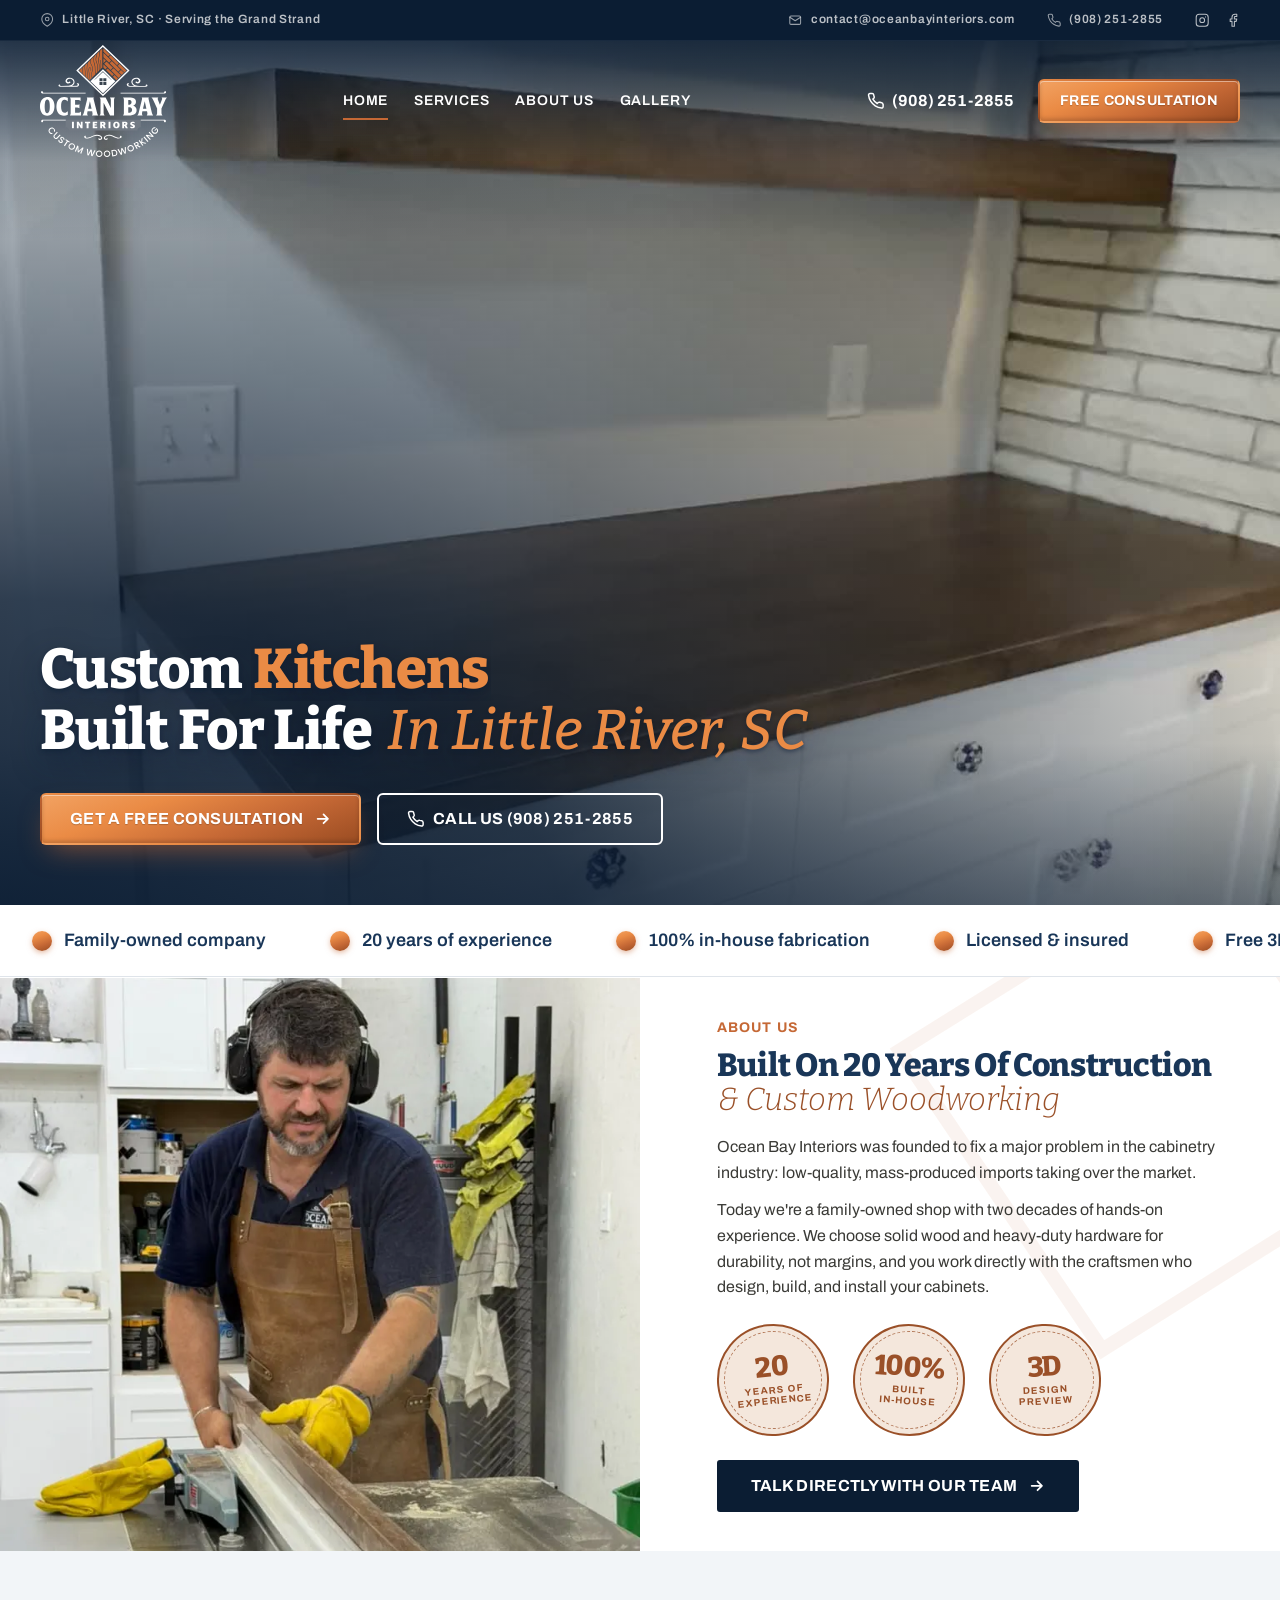
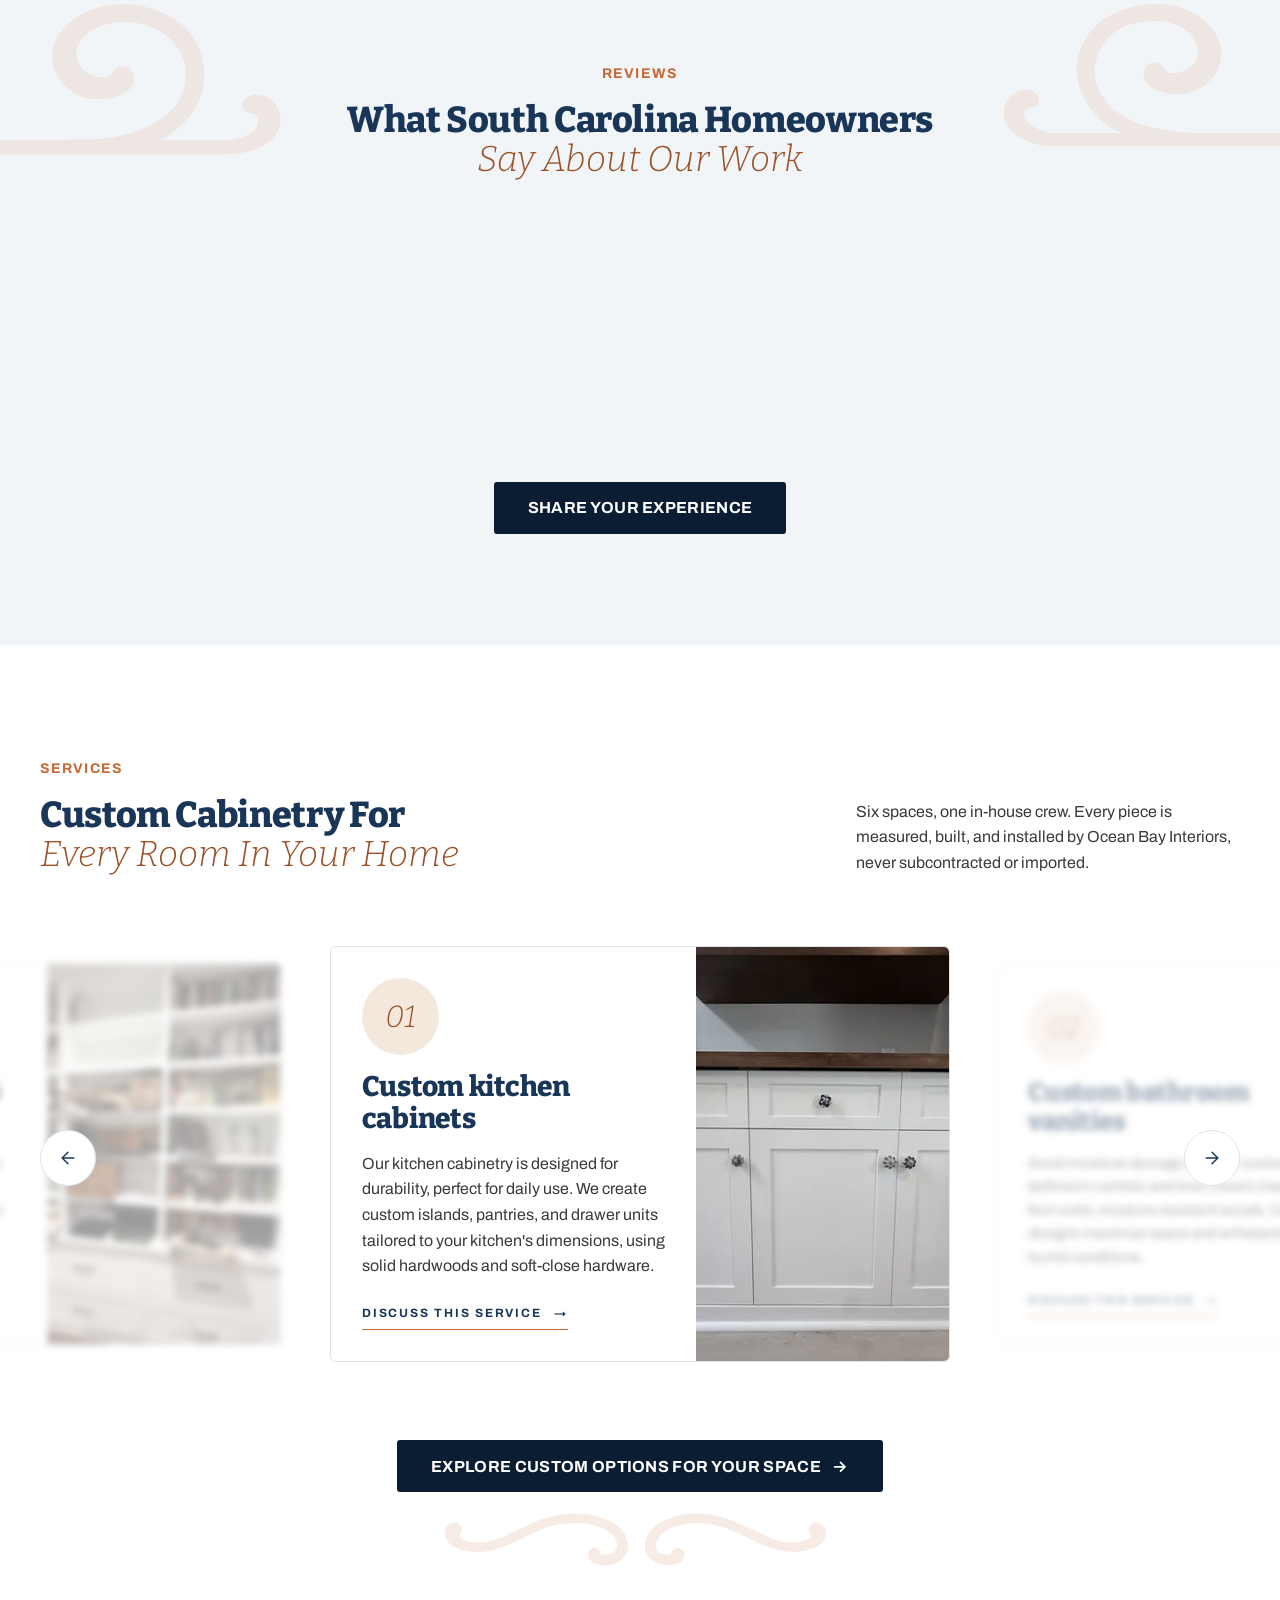
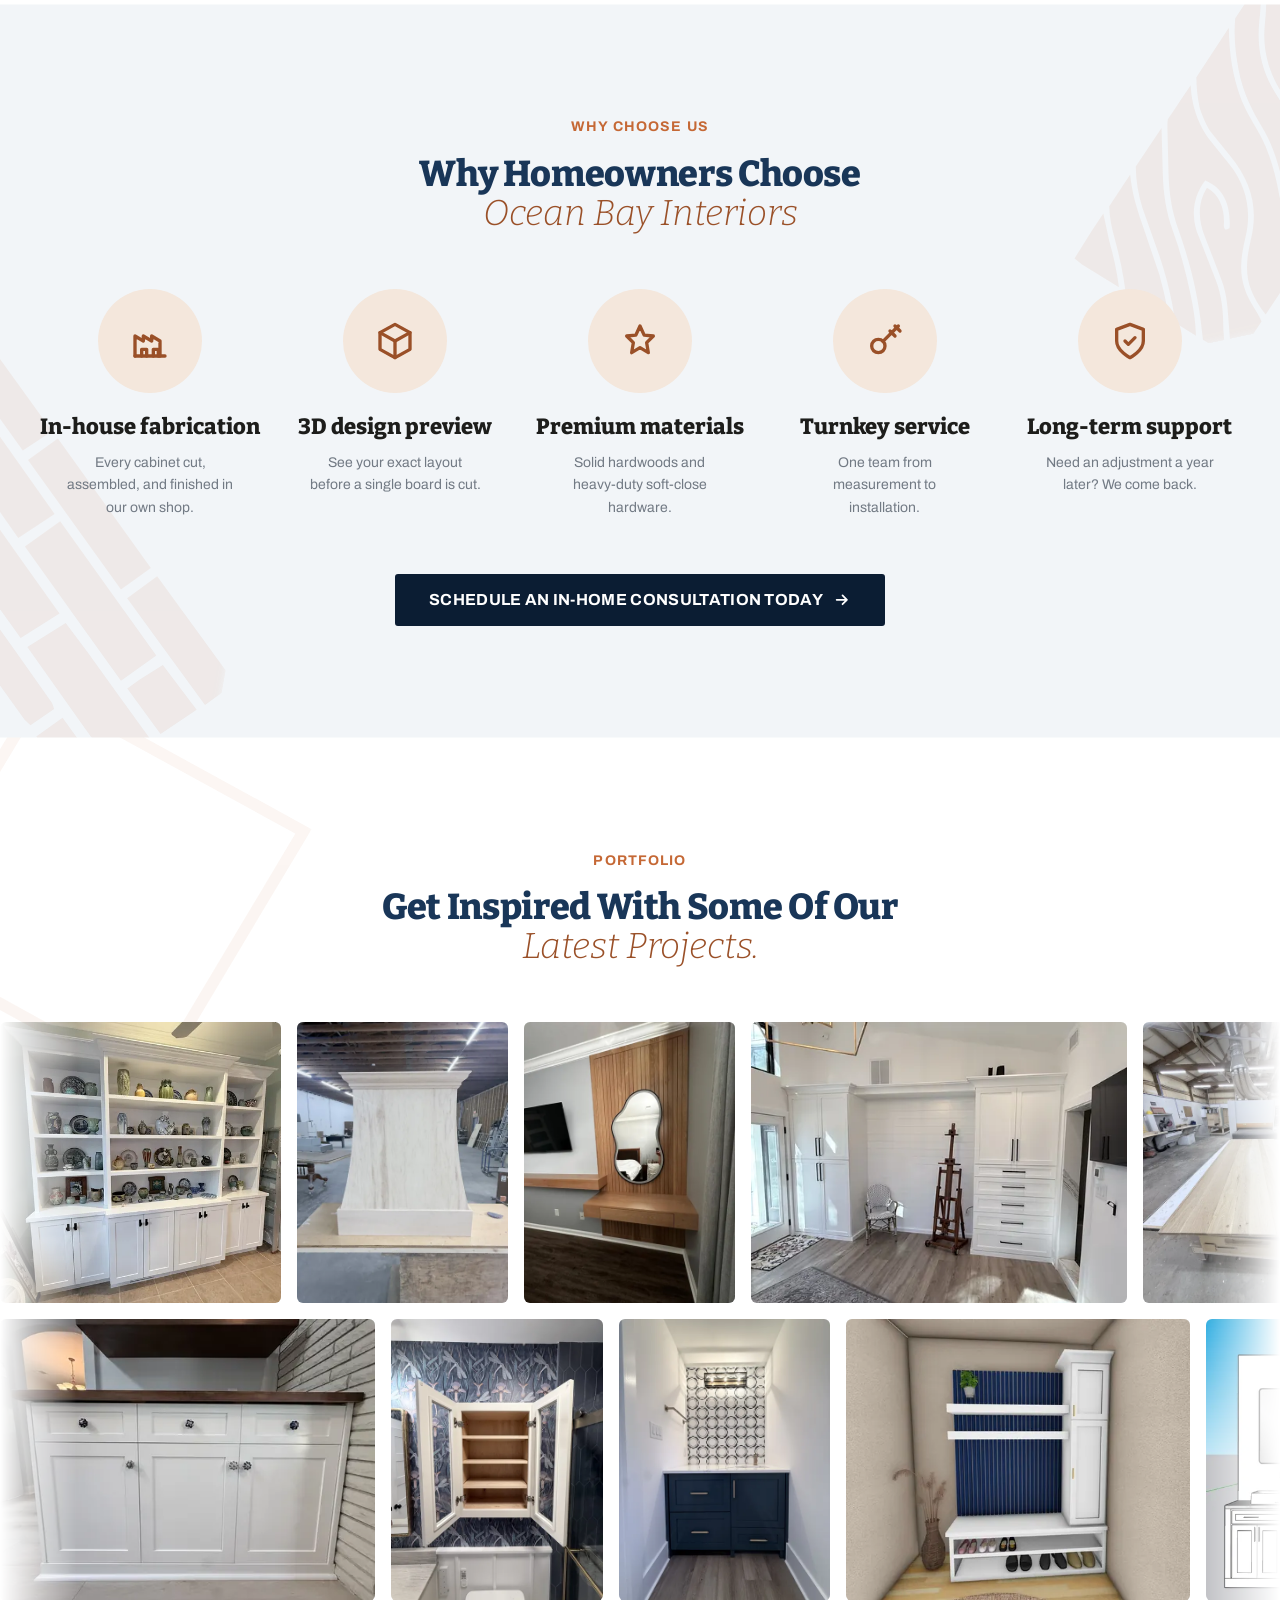
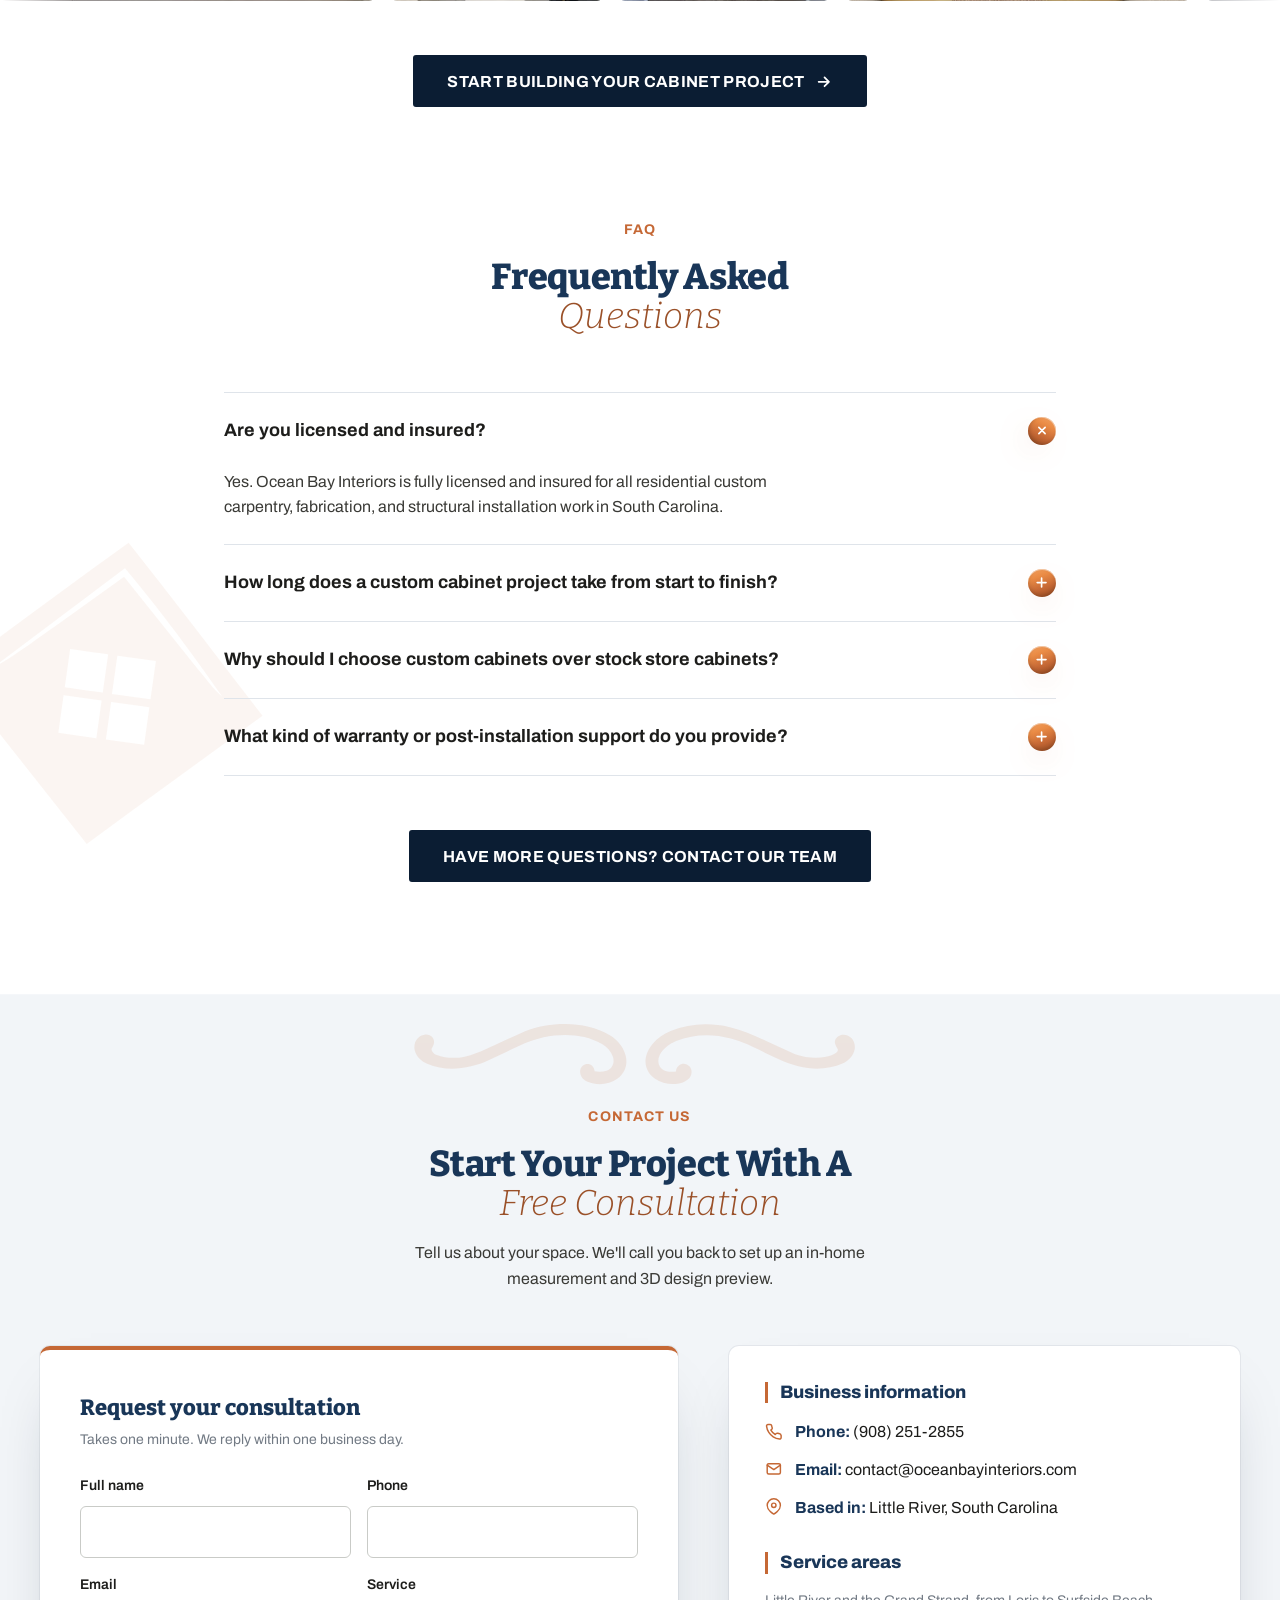
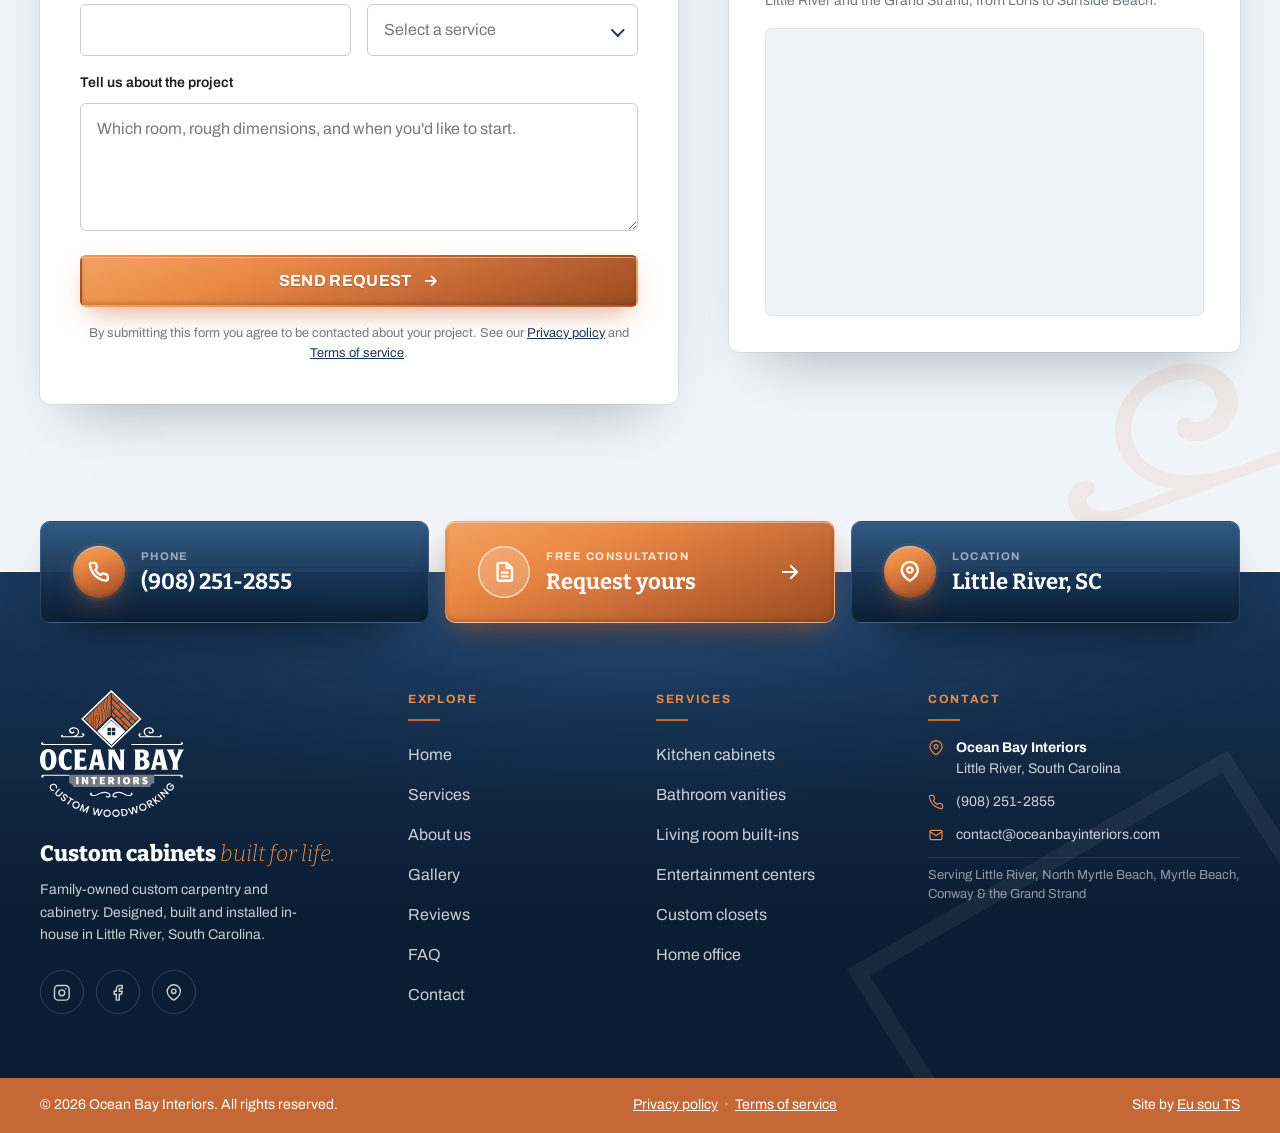
==== index.html @ 75488e38 "Wire form to Web3Forms (redirect to /thanks) and link Instagram/Facebook" ====
<!DOCTYPE html>
<html lang="en">
<head>
  <meta charset="utf-8">
  <meta name="viewport" content="width=device-width, initial-scale=1">
  <title>Custom Cabinets Little River SC | Ocean Bay Interiors</title>
  <meta name="description" content="Custom cabinetry designed, manufactured, and installed in Little River, SC. In-house 3D design, premium materials, and direct builder support. Call (908) 251-2855.">
  <link rel="canonical" href="https://oceanbayinteriors.com/">
  <meta name="theme-color" content="#193658">

  <!-- Open Graph / Twitter -->
  <meta property="og:type" content="website">
  <meta property="og:site_name" content="Ocean Bay Interiors">
  <meta property="og:title" content="Custom Cabinets Little River SC | Ocean Bay Interiors">
  <meta property="og:description" content="Custom cabinetry designed, manufactured, and installed in Little River, SC. In-house 3D design, premium materials, and direct builder support.">
  <meta property="og:url" content="https://oceanbayinteriors.com/">
  <meta property="og:image" content="https://oceanbayinteriors.com/assets/og/og-image.jpg">
  <meta property="og:image:width" content="1200">
  <meta property="og:image:height" content="630">
  <meta property="og:image:alt" content="Ocean Bay Interiors custom cabinetry with a walnut top and white shaker doors">
  <meta property="og:locale" content="en_US">
  <meta name="twitter:card" content="summary_large_image">

  <!-- Icons -->
  <link rel="icon" href="/favicon.ico" sizes="32x32">
  <link rel="icon" href="/assets/logo/logo-mark-color.svg" type="image/svg+xml">
  <link rel="apple-touch-icon" href="/assets/logo/icon-180.png">

  <!-- Fonts -->
  <link rel="preconnect" href="https://fonts.googleapis.com">
  <link rel="preconnect" href="https://fonts.gstatic.com" crossorigin>
  <link rel="preconnect" href="https://cdn.trustindex.io">
  <link rel="stylesheet" href="https://fonts.googleapis.com/css2?family=Archivo:wght@400;600;700;800&family=Bitter:ital,wght@0,700;0,800;1,300;1,500&display=swap">

  <link rel="preload" as="image" href="/assets/video/hero-poster-720.jpg" media="(max-width: 47.99em)" fetchpriority="high">
  <link rel="preload" as="image" href="/assets/video/hero-poster-1280.jpg" media="(min-width: 48em)" fetchpriority="high">
  <link rel="stylesheet" href="/css/style.css">

  <!-- Google Tag Manager -->
  <script>(function(w,d,s,l,i){w[l]=w[l]||[];w[l].push({'gtm.start':
  new Date().getTime(),event:'gtm.js'});var f=d.getElementsByTagName(s)[0],
  j=d.createElement(s),dl=l!='dataLayer'?'&l='+l:'';j.async=true;j.src=
  'https://www.googletagmanager.com/gtm.js?id='+i+dl;f.parentNode.insertBefore(j,f);
  })(window,document,'script','dataLayer','GTM-5S8JLXHV');</script>
  <!-- End Google Tag Manager -->

  <script type="application/ld+json">
  {
    "@context": "https://schema.org",
    "@graph": [
      {
        "@type": "HomeAndConstructionBusiness",
        "@id": "https://oceanbayinteriors.com/#business",
        "name": "Ocean Bay Interiors",
        "url": "https://oceanbayinteriors.com/",
        "logo": "https://oceanbayinteriors.com/assets/logo/icon-512.png",
        "image": "https://oceanbayinteriors.com/assets/og/og-image.jpg",
        "telephone": "+1-908-251-2855",
        "email": "contact@oceanbayinteriors.com",
        "description": "Family-owned custom carpentry and cabinetry company. Custom cabinets designed, manufactured in-house, and installed in Little River, South Carolina.",
        "address": {
          "@type": "PostalAddress",
          "addressLocality": "Little River",
          "addressRegion": "SC",
          "addressCountry": "US"
        },
        "areaServed": [
          { "@type": "City", "name": "Little River" },
          { "@type": "City", "name": "North Myrtle Beach" },
          { "@type": "City", "name": "Myrtle Beach" },
          { "@type": "City", "name": "Conway" }
        ],
        "geo": { "@type": "GeoCoordinates", "latitude": 33.8732, "longitude": -78.6142 },
        "hasMap": "https://www.google.com/maps/place/?cid=1229193052149989524",
        "makesOffer": [
          { "@type": "Offer", "itemOffered": { "@type": "Service", "name": "Custom kitchen cabinets", "serviceType": "Custom cabinetry", "areaServed": "Little River, SC", "url": "https://oceanbayinteriors.com/#services" } },
          { "@type": "Offer", "itemOffered": { "@type": "Service", "name": "Custom bathroom vanities", "serviceType": "Custom cabinetry", "areaServed": "Little River, SC", "url": "https://oceanbayinteriors.com/#services" } },
          { "@type": "Offer", "itemOffered": { "@type": "Service", "name": "Living room built-ins", "serviceType": "Custom cabinetry", "areaServed": "Little River, SC", "url": "https://oceanbayinteriors.com/#services" } },
          { "@type": "Offer", "itemOffered": { "@type": "Service", "name": "Entertainment centers and media consoles", "serviceType": "Custom cabinetry", "areaServed": "Little River, SC", "url": "https://oceanbayinteriors.com/#services" } },
          { "@type": "Offer", "itemOffered": { "@type": "Service", "name": "Custom closets", "serviceType": "Custom cabinetry", "areaServed": "Little River, SC", "url": "https://oceanbayinteriors.com/#services" } },
          { "@type": "Offer", "itemOffered": { "@type": "Service", "name": "Home office storage and workstations", "serviceType": "Custom cabinetry", "areaServed": "Little River, SC", "url": "https://oceanbayinteriors.com/#services" } }
        ],
        "sameAs": [
          "https://www.google.com/maps/place/?cid=1229193052149989524",
          "https://www.instagram.com/oceanbayinteriors/",
          "https://www.facebook.com/Oceanbayinteriors/"
        ],
        "priceRange": "$$$",
        "knowsAbout": ["Custom cabinets", "Custom kitchen cabinets", "Bathroom vanities", "Built-ins", "Entertainment centers", "Custom closets", "Home office cabinetry", "Custom woodworking"]
      },
      {
        "@type": "WebSite",
        "@id": "https://oceanbayinteriors.com/#website",
        "url": "https://oceanbayinteriors.com/",
        "name": "Ocean Bay Interiors",
        "publisher": { "@id": "https://oceanbayinteriors.com/#business" }
      },
      {
        "@type": "WebPage",
        "@id": "https://oceanbayinteriors.com/#webpage",
        "url": "https://oceanbayinteriors.com/",
        "name": "Custom Cabinets Little River SC | Ocean Bay Interiors",
        "isPartOf": { "@id": "https://oceanbayinteriors.com/#website" },
        "about": { "@id": "https://oceanbayinteriors.com/#business" }
      },
      {
        "@type": "FAQPage",
        "mainEntity": [
          {
            "@type": "Question",
            "name": "Are you licensed and insured?",
            "acceptedAnswer": { "@type": "Answer", "text": "Yes. Ocean Bay Interiors is fully licensed and insured for all residential custom carpentry, fabrication, and structural installation work in South Carolina." }
          },
          {
            "@type": "Question",
            "name": "How long does a custom cabinet project take from start to finish?",
            "acceptedAnswer": { "@type": "Answer", "text": "Timeline depends on project scope, but most residential projects take between 3 to 6 weeks from final 3D design approval and material selection to completed installation. Because we manufacture everything in-house, we control production schedules without waiting on overseas shipments." }
          },
          {
            "@type": "Question",
            "name": "Why should I choose custom cabinets over stock store cabinets?",
            "acceptedAnswer": { "@type": "Answer", "text": "Stock cabinets come in rigid 3-inch increments, leaving wasted filler space, thin backing panels, and low-grade hardware. Custom cabinets are built to the exact millimeter of your room layout, utilizing 100% of available space with solid hardwood components and reinforced joints that last for decades." }
          },
          {
            "@type": "Question",
            "name": "What kind of warranty or post-installation support do you provide?",
            "acceptedAnswer": { "@type": "Answer", "text": "We stand behind our work long after installation. If a hinge requires adjusting, a drawer slide needs tuning, or you have questions months down the road, simply call us. We provide dedicated ongoing support to ensure your cabinetry functions like new." }
          }
        ]
      }
    ]
  }
  </script>
</head>
<body>
  <!-- Google Tag Manager (noscript) -->
  <noscript><iframe src="https://www.googletagmanager.com/ns.html?id=GTM-5S8JLXHV" height="0" width="0" style="display:none;visibility:hidden"></iframe></noscript>
  <!-- End Google Tag Manager (noscript) -->

  <a class="skip-link" href="#main">Skip to content</a>

  <div class="topbar">
    <div class="container topbar__in">
      <span class="topbar__item"><svg aria-hidden="true" viewBox="0 0 24 24" fill="none" stroke="currentColor" stroke-width="2" stroke-linecap="round" stroke-linejoin="round"><path d="M21 10c0 7-9 12-9 12S3 17 3 10a9 9 0 0 1 18 0z"/><circle cx="12" cy="10" r="3"/></svg>Little River, SC &middot; Serving the Grand Strand</span>
      <span class="topbar__right">
        <a class="topbar__item" href="mailto:contact@oceanbayinteriors.com"><svg aria-hidden="true" viewBox="0 0 24 24" fill="none" stroke="currentColor" stroke-width="2" stroke-linecap="round" stroke-linejoin="round"><rect x="3" y="5" width="18" height="14" rx="2"/><path d="m3 7 9 6 9-6"/></svg>contact@oceanbayinteriors.com</a>
        <a class="topbar__item" href="tel:+19082512855"><svg aria-hidden="true" viewBox="0 0 24 24" fill="none" stroke="currentColor" stroke-width="2" stroke-linecap="round" stroke-linejoin="round"><path d="M22 16.9v3a2 2 0 0 1-2.2 2 19.8 19.8 0 0 1-8.6-3.1 19.5 19.5 0 0 1-6-6A19.8 19.8 0 0 1 2.1 4.2 2 2 0 0 1 4.1 2h3a2 2 0 0 1 2 1.7c.1.9.4 1.8.7 2.6a2 2 0 0 1-.5 2.1L8 9.7a16 16 0 0 0 6 6l1.3-1.3a2 2 0 0 1 2.1-.4c.8.3 1.7.6 2.6.7a2 2 0 0 1 1.7 2z"/></svg>(908) 251-2855</a>
        <span class="topbar__social">
          <a href="https://www.instagram.com/oceanbayinteriors/" aria-label="Instagram" target="_blank" rel="noopener"><svg aria-hidden="true" viewBox="0 0 24 24" fill="none" stroke="currentColor" stroke-width="2" stroke-linecap="round" stroke-linejoin="round"><rect x="2" y="2" width="20" height="20" rx="5"/><circle cx="12" cy="12" r="4"/><path d="M17.5 6.5h.01"/></svg></a>
          <a href="https://www.facebook.com/Oceanbayinteriors/" aria-label="Facebook" target="_blank" rel="noopener"><svg aria-hidden="true" viewBox="0 0 24 24" fill="none" stroke="currentColor" stroke-width="2" stroke-linecap="round" stroke-linejoin="round"><path d="M18 2h-3a5 5 0 0 0-5 5v3H7v4h3v8h4v-8h3l1-4h-4V7a1 1 0 0 1 1-1h3z"/></svg></a>
        </span>
      </span>
    </div>
  </div>

  <header class="site-header" id="header">
    <div class="container nav">
      <a class="brand" href="#top" aria-label="Ocean Bay Interiors, back to top">
        <img class="brand__logo brand__logo--dark" src="/assets/logo/logo-color.svg" alt="Ocean Bay Interiors, custom woodworking" width="68" height="60">
        <img class="brand__logo brand__logo--light" src="/assets/logo/logo-black.svg" alt="Ocean Bay Interiors, custom woodworking" width="68" height="60">
      </a>
      <nav class="nav__links" aria-label="Primary">
        <a href="#top">Home</a>
        <a href="#services">Services</a>
        <a href="#about">About us</a>
        <a href="#portfolio">Gallery</a>
      </nav>

      <div class="nav__right">
        <a class="nav__phone" href="tel:+19082512855">
          <svg aria-hidden="true" viewBox="0 0 24 24" fill="none" stroke="currentColor" stroke-width="2" stroke-linecap="round" stroke-linejoin="round"><path d="M22 16.9v3a2 2 0 0 1-2.2 2 19.8 19.8 0 0 1-8.6-3.1 19.5 19.5 0 0 1-6-6A19.8 19.8 0 0 1 2.1 4.2 2 2 0 0 1 4.1 2h3a2 2 0 0 1 2 1.7c.1.9.4 1.8.7 2.6a2 2 0 0 1-.5 2.1L8 9.7a16 16 0 0 0 6 6l1.3-1.3a2 2 0 0 1 2.1-.4c.8.3 1.7.6 2.6.7a2 2 0 0 1 1.7 2z"/></svg>
          (908) 251-2855
        </a>
        <a class="btn btn-primary nav__cta" href="#contact">Free consultation</a>
        <button class="nav-toggle" type="button" aria-expanded="false" aria-controls="drawer" aria-label="Open menu"><span></span></button>
      </div>
    </div>
  </header>

  <div class="nav-drawer" id="drawer">
    <a href="#top">Home</a>
    <a href="#services">Services</a>
    <a href="#about">About us</a>
    <a href="#portfolio">Gallery</a>
    <a class="nav-drawer__phone" href="tel:+19082512855">Call (908) 251-2855</a>
    <a class="btn btn-primary" href="#contact">Get a free consultation<svg class="arrow" aria-hidden="true" viewBox="0 0 24 24" fill="none" stroke="currentColor" stroke-width="2.4" stroke-linecap="round" stroke-linejoin="round"><path d="M5 12h14M13 6l6 6-6 6"/></svg></a>
  </div>

  <main id="main">
    <!-- ============================== HERO ============================== -->
    <section class="hero" id="top" aria-label="Intro">
      <div class="hero__media" aria-hidden="true">
        <!-- Mobile: portrait cut. Desktop: 16:9 cut. Both from client shop and install footage. -->
        <video class="hero__media--mobile" autoplay muted loop playsinline preload="metadata" poster="/assets/video/hero-poster-720.jpg" width="1080" height="1920">
          <source src="/assets/video/hero-1080x1920.mp4" type="video/mp4">
        </video>
        <video class="hero__media--desktop" autoplay muted loop playsinline preload="metadata" poster="/assets/video/hero-poster-1280.jpg" width="1920" height="1080">
          <source src="/assets/video/hero-1920x1080.mp4" type="video/mp4">
        </video>
      </div>

      <!-- Video is the hero. Copy is minimal: one-line H1 (SEO) + one CTA, tucked in the bottom-left corner. -->
      <div class="container">
        <div class="hero__content">
          <h1 class="h1">Custom <span class="swap" data-words="cabinets|kitchens|vanities|closets|built-ins"><span class="swap__word">cabinets</span></span><br>built for life <em>in Little River, SC</em></h1>
          <div class="hero__actions">
            <a class="btn btn-primary" href="#contact">Get a free consultation<svg class="arrow" aria-hidden="true" viewBox="0 0 24 24" fill="none" stroke="currentColor" stroke-width="2.4" stroke-linecap="round" stroke-linejoin="round"><path d="M5 12h14M13 6l6 6-6 6"/></svg></a>
            <a class="btn btn-outline btn-outline--light" href="tel:+19082512855"><svg aria-hidden="true" viewBox="0 0 24 24" fill="none" stroke="currentColor" stroke-width="2" stroke-linecap="round" stroke-linejoin="round" style="width:1.1rem;height:1.1rem"><path d="M22 16.9v3a2 2 0 0 1-2.2 2 19.8 19.8 0 0 1-8.6-3.1 19.5 19.5 0 0 1-6-6A19.8 19.8 0 0 1 2.1 4.2 2 2 0 0 1 4.1 2h3a2 2 0 0 1 2 1.7c.1.9.4 1.8.7 2.7a2 2 0 0 1-.5 2.1L8 9.8a16 16 0 0 0 6 6l1.3-1.3a2 2 0 0 1 2.1-.4c.9.3 1.8.6 2.7.7a2 2 0 0 1 1.7 2z"/></svg>Call us (908) 251-2855</a>
          </div>
        </div>
      </div>
      <div class="hero__strip">
        <!-- Marquee: the group is repeated 3x; CSS slides the track by one group width for a seamless loop. -->
        <div class="hero__strip-list">
          <div class="marquee__track">
            <ul class="marquee__group" role="list">
              <li>Family-owned company</li>
              <li>20 years of experience</li>
              <li>100% in-house fabrication</li>
              <li>Licensed &amp; insured</li>
              <li>Free 3D design preview</li>
              <li>Serving the Grand Strand</li>
            </ul>
            <ul class="marquee__group" role="list" aria-hidden="true">
              <li>Family-owned company</li>
              <li>20 years of experience</li>
              <li>100% in-house fabrication</li>
              <li>Licensed &amp; insured</li>
              <li>Free 3D design preview</li>
              <li>Serving the Grand Strand</li>
            </ul>
            <ul class="marquee__group" role="list" aria-hidden="true">
              <li>Family-owned company</li>
              <li>20 years of experience</li>
              <li>100% in-house fabrication</li>
              <li>Licensed &amp; insured</li>
              <li>Free 3D design preview</li>
              <li>Serving the Grand Strand</li>
            </ul>
          </div>
        </div>
      </div>
    </section>

    <!-- ============================== ABOUT ============================== -->
    <!-- Editorial layout (ref: WS Construction): light background, copy left, one clean photo right, typographic facts. -->
    <section class="section about-section" id="about">
      <span class="deco deco--diamond" style="--w:34rem;--o:0.07;--blur:2px;--rot:12deg;right:-9rem;top:-6rem" aria-hidden="true"></span>
      <div class="about reveal">
        <figure class="about__media">
          <img src="/assets/img/why-hand-finish-900.webp" srcset="/assets/img/why-hand-finish-600.webp 600w, /assets/img/why-hand-finish-900.webp 900w" sizes="(min-width: 60em) 50vw, 100vw" width="768" height="960" loading="lazy" decoding="async" alt="Ocean Bay Interiors craftsman in a leather shop apron guiding a hardwood board through the table saw">
        </figure>
        <div class="about__text">
          <span class="kicker">About us</span>
          <h2 class="h2">Built on 20 years of construction <em>&amp; custom woodworking</em></h2>
          <p class="about__p">Ocean Bay Interiors was founded to fix a major problem in the cabinetry industry: low-quality, mass-produced imports taking over the market.</p>
          <p class="about__p">Today we're a family-owned shop with two decades of hands-on experience. We choose solid wood and heavy-duty hardware for durability, not margins, and you work directly with the craftsmen who design, build, and install your cabinets.</p>
          <ul class="stamps" role="list" aria-label="Highlights" data-stagger>
            <li class="stamp"><strong>20</strong><span>years of<br>experience</span></li>
            <li class="stamp"><strong>100%</strong><span>built<br>in-house</span></li>
            <li class="stamp"><strong>3D</strong><span>design<br>preview</span></li>
          </ul>
          <div class="section__cta">
            <a class="btn btn-dark" href="#contact">Talk directly with our team<svg class="arrow" aria-hidden="true" viewBox="0 0 24 24" fill="none" stroke="currentColor" stroke-width="2.4" stroke-linecap="round" stroke-linejoin="round"><path d="M5 12h14M13 6l6 6-6 6"/></svg></a>
          </div>
        </div>
      </div>
    </section>

    <!-- ============================== REVIEWS ============================== -->
    <section class="section section--mist" id="reviews">
      <span class="deco deco--flourish-left" style="--w:22rem;--o:0.1;--blur:3px;left:-4rem;top:3rem;--dur:16s" aria-hidden="true"></span>
      <span class="deco deco--flourish-right" style="--w:22rem;--o:0.1;--blur:3px;right:-4rem;top:3rem;--dur:16s;--delay:-8s" aria-hidden="true"></span>
      <div class="container reveal">
        <div class="section-head section-head--center">
          <span class="kicker">Reviews</span>
          <h2 class="h2">What South Carolina homeowners <em>say about our work</em></h2>
        </div>

        <!-- Google reviews via Trustindex: the loader renders the widget in place of this script tag. -->
        <div class="reviews-widget">
          <script defer async src="https://cdn.trustindex.io/loader.js?12d8e0d810dd623be0369a1016d"></script>
        </div>

        <div class="section__cta section__cta--center">
          <a class="btn btn-dark" href="[[TODO: Google Business review link]]" rel="noopener">Share your experience</a>
        </div>
      </div>
    </section>

    <!-- ============================== SERVICES / SPACES ============================== -->
    <section class="section" id="services">
      <span class="deco deco--swash" style="--w:26rem;--o:0.12;--blur:2px;left:50%;margin-left:-13rem;bottom:1.5rem;--dur:20s" aria-hidden="true"></span>
      <div class="container reveal">
        <div class="services__head">
          <div>
            <span class="kicker">Services</span>
            <h2 class="h2">Custom cabinetry for <em>every room in your home</em></h2>
          </div>
          <p class="services__intro">Six spaces, one in-house crew. Every piece is measured, built, and installed by Ocean Bay Interiors, never subcontracted or imported.</p>
        </div>

        <!-- Horizontal scroll-snap track (same pattern as the Tuon site). Arrows sit on the track's edges. -->
        <div class="services__wrap">
          <button type="button" class="services__arrow services__arrow--prev" data-track-prev aria-label="Previous service"><svg aria-hidden="true" viewBox="0 0 24 24" fill="none" stroke="currentColor" stroke-width="1.75" stroke-linecap="round" stroke-linejoin="round"><path d="M19 12H5M12 19l-7-7 7-7"/></svg></button>
          <button type="button" class="services__arrow services__arrow--next" data-track-next aria-label="Next service"><svg aria-hidden="true" viewBox="0 0 24 24" fill="none" stroke="currentColor" stroke-width="1.75" stroke-linecap="round" stroke-linejoin="round"><path d="M5 12h14M12 5l7 7-7 7"/></svg></button>
        <div class="services__track" aria-label="Our services">
          <article class="svc-card">
            <div class="svc-card__content">
              <span class="svc-card__num" aria-hidden="true">01</span>
              <h3>Custom kitchen cabinets</h3>
              <p>Our kitchen cabinetry is designed for durability, perfect for daily use. We create custom islands, pantries, and drawer units tailored to your kitchen's dimensions, using solid hardwoods and soft-close hardware.</p>
              <a class="link-rule" href="#contact">Discuss this service <span aria-hidden="true">&rarr;</span></a>
            </div>
            <img class="svc-card__image" src="/assets/img/svc-kitchen-900.webp" srcset="/assets/img/svc-kitchen-600.webp 600w, /assets/img/svc-kitchen-900.webp 900w" sizes="(min-width: 48em) 260px, 92vw" width="900" height="675" loading="lazy" decoding="async" alt="Custom white kitchen cabinets with a solid walnut countertop built by Ocean Bay Interiors in Little River, SC">
          </article>
          <article class="svc-card">
            <div class="svc-card__content">
              <span class="svc-card__num" aria-hidden="true">02</span>
              <h3>Custom bathroom vanities</h3>
              <p>Avoid moisture damage with our custom bathroom vanities and linen towers made from solid, moisture-resistant woods. Our designs maximize space and withstand humid conditions.</p>
              <a class="link-rule" href="#contact">Discuss this service <span aria-hidden="true">&rarr;</span></a>
            </div>
            <img class="svc-card__image" src="/assets/img/svc-bathroom-900.webp" srcset="/assets/img/svc-bathroom-600.webp 600w, /assets/img/svc-bathroom-900.webp 900w" sizes="(min-width: 48em) 260px, 92vw" width="900" height="675" loading="lazy" decoding="async" alt="White custom bathroom vanity with a marble top and brass faucet against patterned wallpaper, Little River, SC">
          </article>
          <article class="svc-card">
            <div class="svc-card__content">
              <span class="svc-card__num" aria-hidden="true">03</span>
              <h3>Living room built-ins</h3>
              <p>Upgrade your living room with custom book walls and display cabinetry. We ensure a perfect fit with precise measurements, eliminating gaps and filler strips.</p>
              <a class="link-rule" href="#contact">Discuss this service <span aria-hidden="true">&rarr;</span></a>
            </div>
            <img class="svc-card__image" src="/assets/img/svc-living-900.webp" srcset="/assets/img/svc-living-600.webp 600w, /assets/img/svc-living-900.webp 900w" sizes="(min-width: 48em) 260px, 92vw" width="900" height="675" loading="lazy" decoding="async" alt="Floor-to-ceiling living room built-in display cabinetry painted white, custom made in South Carolina">
          </article>
          <article class="svc-card">
            <div class="svc-card__content">
              <span class="svc-card__num" aria-hidden="true">04</span>
              <h3>Entertainment centers &amp; media consoles</h3>
              <p>Experience organized media storage with our custom entertainment centers and consoles, featuring concealed wire channels and integrated LED lighting.</p>
              <a class="link-rule" href="#contact">Discuss this service <span aria-hidden="true">&rarr;</span></a>
            </div>
            <img class="svc-card__image" src="/assets/img/svc-entertainment-900.webp" srcset="/assets/img/svc-entertainment-600.webp 600w, /assets/img/svc-entertainment-900.webp 900w" sizes="(min-width: 48em) 260px, 92vw" width="900" height="675" loading="lazy" decoding="async" alt="Custom media wall with a thick white oak floating shelf and slat panel behind a wall-mounted TV">
          </article>
          <article class="svc-card">
            <div class="svc-card__content">
              <span class="svc-card__num" aria-hidden="true">05</span>
              <h3>Custom closets</h3>
              <p>Revamp your storage with our tailored walk-in and reach-in closet systems, utilizing every inch for shoe displays, double-hanging rails, and soft-close drawers.</p>
              <a class="link-rule" href="#contact">Discuss this service <span aria-hidden="true">&rarr;</span></a>
            </div>
            <img class="svc-card__image" src="/assets/img/svc-closet-900.webp" srcset="/assets/img/svc-closet-600.webp 600w, /assets/img/svc-closet-900.webp 900w" sizes="(min-width: 48em) 260px, 92vw" width="900" height="675" loading="lazy" decoding="async" alt="Custom white closet system with tall wardrobe doors and a bank of soft-close drawers">
          </article>
          <article class="svc-card">
            <div class="svc-card__content">
              <span class="svc-card__num" aria-hidden="true">06</span>
              <h3>Home office storage &amp; workstations</h3>
              <p>Enhance productivity with custom desks and storage solutions designed for your workspace needs, ensuring a clutter-free environment.</p>
              <a class="link-rule" href="#contact">Discuss this service <span aria-hidden="true">&rarr;</span></a>
            </div>
            <img class="svc-card__image" src="/assets/img/svc-office-900.webp" srcset="/assets/img/svc-office-600.webp 600w, /assets/img/svc-office-900.webp 900w" sizes="(min-width: 48em) 260px, 92vw" width="900" height="675" loading="lazy" decoding="async" alt="Custom home office wall with open shelving, closed storage and drawers built to the room's exact dimensions">
          </article>
        </div>
        </div>

        <div class="section__cta section__cta--center">
          <a class="btn btn-dark" href="#contact">Explore custom options for your space<svg class="arrow" aria-hidden="true" viewBox="0 0 24 24" fill="none" stroke="currentColor" stroke-width="2.4" stroke-linecap="round" stroke-linejoin="round"><path d="M5 12h14M13 6l6 6-6 6"/></svg></a>
        </div>
      </div>
    </section>

    <!-- ============================== WHY CHOOSE US ============================== -->
    <!-- Ref: row of tinted icon circles with a bold label under each, centered on a light background -->
    <section class="section section--mist" id="why">
      <span class="deco deco--bricks deco--hide-sm" style="--w:20rem;--o:0.08;--blur:4px;--rot:10deg;left:-5rem;bottom:-4rem;--dur:17s" aria-hidden="true"></span>
      <span class="deco deco--grain deco--hide-sm" style="--w:20rem;--o:0.08;--blur:4px;--rot:-12deg;right:-5rem;top:-3rem;--dur:19s;--delay:-6s" aria-hidden="true"></span>
      <div class="container reveal">
        <div class="section-head section-head--center">
          <span class="kicker">Why choose us</span>
          <h2 class="h2">Why homeowners choose <em>Ocean Bay Interiors</em></h2>
        </div>
        <ul class="why-grid" role="list" data-stagger>
          <li class="why-item">
            <span class="why-item__icon" aria-hidden="true"><svg viewBox="0 0 24 24" fill="none" stroke="currentColor" stroke-width="2" stroke-linecap="round" stroke-linejoin="round"><path d="M3 21V9l5 3V9l5 3V9l5 3v9"/><path d="M3 21h18"/><path d="M7 21v-4h3v4M14 21v-4h3v4"/></svg></span>
            <h3>In-house fabrication</h3>
            <p>Every cabinet cut, assembled, and finished in our own shop.</p>
          </li>
          <li class="why-item">
            <span class="why-item__icon" aria-hidden="true"><svg viewBox="0 0 24 24" fill="none" stroke="currentColor" stroke-width="2" stroke-linecap="round" stroke-linejoin="round"><path d="M12 2 3 7v10l9 5 9-5V7z"/><path d="M3 7l9 5 9-5"/><path d="M12 12v10"/></svg></span>
            <h3>3D design preview</h3>
            <p>See your exact layout before a single board is cut.</p>
          </li>
          <li class="why-item">
            <span class="why-item__icon" aria-hidden="true"><svg viewBox="0 0 24 24" fill="none" stroke="currentColor" stroke-width="2" stroke-linecap="round" stroke-linejoin="round"><path d="m12 3 2.5 5.5L20 9l-4 4 1 6-5-3-5 3 1-6-4-4 5.5-.5z"/></svg></span>
            <h3>Premium materials</h3>
            <p>Solid hardwoods and heavy-duty soft-close hardware.</p>
          </li>
          <li class="why-item">
            <span class="why-item__icon" aria-hidden="true"><svg viewBox="0 0 24 24" fill="none" stroke="currentColor" stroke-width="2" stroke-linecap="round" stroke-linejoin="round"><circle cx="8" cy="15" r="4"/><path d="m10.8 12.2 9.2-9.2M15 6l3 3M18 3l3 3"/></svg></span>
            <h3>Turnkey service</h3>
            <p>One team from measurement to installation.</p>
          </li>
          <li class="why-item">
            <span class="why-item__icon" aria-hidden="true"><svg viewBox="0 0 24 24" fill="none" stroke="currentColor" stroke-width="2" stroke-linecap="round" stroke-linejoin="round"><path d="M12 22s8-4 8-10V5l-8-3-8 3v7c0 6 8 10 8 10z"/><path d="m9 12 2 2 4-4"/></svg></span>
            <h3>Long-term support</h3>
            <p>Need an adjustment a year later? We come back.</p>
          </li>
        </ul>
        <div class="section__cta section__cta--center">
          <a class="btn btn-dark" href="#contact">Schedule an in-home consultation today<svg class="arrow" aria-hidden="true" viewBox="0 0 24 24" fill="none" stroke="currentColor" stroke-width="2.4" stroke-linecap="round" stroke-linejoin="round"><path d="M5 12h14M13 6l6 6-6 6"/></svg></a>
        </div>
      </div>
    </section>

    <!-- ============================== PORTFOLIO ============================== -->
    <section class="section" id="portfolio">
      <span class="deco deco--diamond" style="--w:28rem;--o:0.06;--blur:2px;--rot:-15deg;left:-8rem;top:-4rem;--dur:22s" aria-hidden="true"></span>
      <div class="container reveal">
        <div class="section-head section-head--center">
          <span class="kicker">Portfolio</span>
          <h2 class="h2">Get inspired with some of our <em>latest projects.</em></h2>
        </div>

        <!-- Photo wall: two masonry columns drifting in opposite directions (looped), click opens the lightbox. -->
        <div class="wall" data-wall>
          <div class="wall__row wall__row--left">
            <div class="wall__track">
              <figure class="wall__item" style="--ar:0.9975"><a href="/assets/gallery/larry-006-1200.webp" data-lb><img src="/assets/gallery/larry-006-480.webp" srcset="/assets/gallery/larry-006-480.webp 480w, /assets/gallery/larry-006-800.webp 800w" sizes="319px" width="480" height="481" loading="lazy" decoding="async" alt="Floor-to-ceiling white built-in display cabinet, from 3D design to installed"></a></figure>
              <figure class="wall__item" style="--ar:0.7500"><a href="/assets/gallery/curved-hood-001-1200.webp" data-lb><img src="/assets/gallery/curved-hood-001-480.webp" srcset="/assets/gallery/curved-hood-001-480.webp 480w, /assets/gallery/curved-hood-001-800.webp 800w" sizes="240px" width="480" height="640" loading="lazy" decoding="async" alt="Custom curved wood range hood built in the Ocean Bay Interiors shop"></a></figure>
              <figure class="wall__item" style="--ar:0.7500"><a href="/assets/gallery/jimmy-007-1200.webp" data-lb><img src="/assets/gallery/jimmy-007-480.webp" srcset="/assets/gallery/jimmy-007-480.webp 480w, /assets/gallery/jimmy-007-800.webp 800w" sizes="240px" width="480" height="640" loading="lazy" decoding="async" alt="Custom oak slat wall with floating vanity shelf and backlit mirror"></a></figure>
              <figure class="wall__item" style="--ar:1.3333"><a href="/assets/gallery/merry-001-1200.webp" data-lb><img src="/assets/gallery/merry-001-480.webp" srcset="/assets/gallery/merry-001-480.webp 480w, /assets/gallery/merry-001-800.webp 800w" sizes="427px" width="480" height="360" loading="lazy" decoding="async" alt="White custom closet and entry cabinetry with a navy vanity"></a></figure>
              <figure class="wall__item" style="--ar:0.7500"><a href="/assets/gallery/jimmy-020-1200.webp" data-lb><img src="/assets/gallery/jimmy-020-480.webp" srcset="/assets/gallery/jimmy-020-480.webp 480w, /assets/gallery/jimmy-020-800.webp 800w" sizes="240px" width="480" height="640" loading="lazy" decoding="async" alt="Custom oak slat wall with floating vanity shelf and backlit mirror"></a></figure>
              <figure class="wall__item" style="--ar:0.7500"><a href="/assets/gallery/kip-connelly-010-1200.webp" data-lb><img src="/assets/gallery/kip-connelly-010-480.webp" srcset="/assets/gallery/kip-connelly-010-480.webp 480w, /assets/gallery/kip-connelly-010-800.webp 800w" sizes="240px" width="480" height="640" loading="lazy" decoding="async" alt="Walnut floating shelves and white shaker base cabinets"></a></figure>
              <figure class="wall__item" style="--ar:0.7500"><a href="/assets/gallery/molding-003-1200.webp" data-lb><img src="/assets/gallery/molding-003-480.webp" srcset="/assets/gallery/molding-003-480.webp 480w, /assets/gallery/molding-003-800.webp 800w" sizes="240px" width="480" height="640" loading="lazy" decoding="async" alt="Custom milled molding profiles in the shop"></a></figure>
              <figure class="wall__item" style="--ar:1.1575"><a href="/assets/gallery/larry-003-1200.webp" data-lb><img src="/assets/gallery/larry-003-480.webp" srcset="/assets/gallery/larry-003-480.webp 480w, /assets/gallery/larry-003-800.webp 800w" sizes="370px" width="480" height="415" loading="lazy" decoding="async" alt="Floor-to-ceiling white built-in display cabinet, from 3D design to installed"></a></figure>
              <figure class="wall__item" style="--ar:0.7500"><a href="/assets/gallery/roby-004-1200.webp" data-lb><img src="/assets/gallery/roby-004-480.webp" srcset="/assets/gallery/roby-004-480.webp 480w, /assets/gallery/roby-004-800.webp 800w" sizes="240px" width="480" height="640" loading="lazy" decoding="async" alt="Custom mudroom bench with navy beadboard and storage cabinets"></a></figure>
              <figure class="wall__item" style="--ar:0.7500"><a href="/assets/gallery/jimmy-001-1200.webp" data-lb><img src="/assets/gallery/jimmy-001-480.webp" srcset="/assets/gallery/jimmy-001-480.webp 480w, /assets/gallery/jimmy-001-800.webp 800w" sizes="240px" width="480" height="640" loading="lazy" decoding="async" alt="Custom oak slat wall with floating vanity shelf and backlit mirror"></a></figure>
              <figure class="wall__item" style="--ar:0.7500"><a href="/assets/gallery/jimmy-015-1200.webp" data-lb><img src="/assets/gallery/jimmy-015-480.webp" srcset="/assets/gallery/jimmy-015-480.webp 480w, /assets/gallery/jimmy-015-800.webp 800w" sizes="240px" width="480" height="640" loading="lazy" decoding="async" alt="Custom oak slat wall with floating vanity shelf and backlit mirror"></a></figure>
              <figure class="wall__item" style="--ar:0.7500"><a href="/assets/gallery/kip-connelly-004-1200.webp" data-lb><img src="/assets/gallery/kip-connelly-004-480.webp" srcset="/assets/gallery/kip-connelly-004-480.webp 480w, /assets/gallery/kip-connelly-004-800.webp 800w" sizes="240px" width="480" height="640" loading="lazy" decoding="async" alt="Walnut floating shelves and white shaker base cabinets"></a></figure>
              <figure class="wall__item" style="--ar:0.9841"><a href="/assets/gallery/larry-005-1200.webp" data-lb><img src="/assets/gallery/larry-005-480.webp" srcset="/assets/gallery/larry-005-480.webp 480w, /assets/gallery/larry-005-800.webp 800w" sizes="315px" width="480" height="488" loading="lazy" decoding="async" alt="Floor-to-ceiling white built-in display cabinet, from 3D design to installed"></a></figure>
              <figure class="wall__item" style="--ar:0.7500"><a href="/assets/gallery/kip-connelly-006-1200.webp" data-lb><img src="/assets/gallery/kip-connelly-006-480.webp" srcset="/assets/gallery/kip-connelly-006-480.webp 480w, /assets/gallery/kip-connelly-006-800.webp 800w" sizes="240px" width="480" height="640" loading="lazy" decoding="async" alt="Walnut floating shelves and white shaker base cabinets"></a></figure>
              <figure class="wall__item" style="--ar:0.7500"><a href="/assets/gallery/kip-connelly-009-1200.webp" data-lb><img src="/assets/gallery/kip-connelly-009-480.webp" srcset="/assets/gallery/kip-connelly-009-480.webp 480w, /assets/gallery/kip-connelly-009-800.webp 800w" sizes="240px" width="480" height="640" loading="lazy" decoding="async" alt="Walnut floating shelves and white shaker base cabinets"></a></figure>
              <figure class="wall__item" style="--ar:0.7500"><a href="/assets/gallery/jimmy-009-1200.webp" data-lb><img src="/assets/gallery/jimmy-009-480.webp" srcset="/assets/gallery/jimmy-009-480.webp 480w, /assets/gallery/jimmy-009-800.webp 800w" sizes="240px" width="480" height="640" loading="lazy" decoding="async" alt="Custom oak slat wall with floating vanity shelf and backlit mirror"></a></figure>
              <figure class="wall__item" style="--ar:1.3333"><a href="/assets/gallery/merry-002-1200.webp" data-lb><img src="/assets/gallery/merry-002-480.webp" srcset="/assets/gallery/merry-002-480.webp 480w, /assets/gallery/merry-002-800.webp 800w" sizes="427px" width="480" height="360" loading="lazy" decoding="async" alt="White custom closet and entry cabinetry with a navy vanity"></a></figure>
              <figure class="wall__item" style="--ar:0.7500"><a href="/assets/gallery/door-molding-006-1200.webp" data-lb><img src="/assets/gallery/door-molding-006-480.webp" srcset="/assets/gallery/door-molding-006-480.webp 480w, /assets/gallery/door-molding-006-800.webp 800w" sizes="240px" width="480" height="640" loading="lazy" decoding="async" alt="Arched solid wood entry doors and custom molding by Ocean Bay Interiors"></a></figure>
              <figure class="wall__item" style="--ar:1.3333"><a href="/assets/gallery/konrady-008-1200.webp" data-lb><img src="/assets/gallery/konrady-008-480.webp" srcset="/assets/gallery/konrady-008-480.webp 480w, /assets/gallery/konrady-008-800.webp 800w" sizes="427px" width="480" height="360" loading="lazy" decoding="async" alt="Custom white bathroom cabinetry and built-in display cabinets"></a></figure>
              <figure class="wall__item" style="--ar:1.7778"><a href="/assets/gallery/kip-connelly-001-1200.webp" data-lb><img src="/assets/gallery/kip-connelly-001-480.webp" srcset="/assets/gallery/kip-connelly-001-480.webp 480w, /assets/gallery/kip-connelly-001-800.webp 800w" sizes="569px" width="480" height="270" loading="lazy" decoding="async" alt="Walnut floating shelves and white shaker base cabinets"></a></figure>
              <figure class="wall__item" style="--ar:1.1503"><a href="/assets/gallery/larry-001-1200.webp" data-lb><img src="/assets/gallery/larry-001-480.webp" srcset="/assets/gallery/larry-001-480.webp 480w, /assets/gallery/larry-001-800.webp 800w" sizes="368px" width="480" height="417" loading="lazy" decoding="async" alt="Floor-to-ceiling white built-in display cabinet, from 3D design to installed"></a></figure>
              <figure class="wall__item" style="--ar:0.7500"><a href="/assets/gallery/merry-010-1200.webp" data-lb><img src="/assets/gallery/merry-010-480.webp" srcset="/assets/gallery/merry-010-480.webp 480w, /assets/gallery/merry-010-800.webp 800w" sizes="240px" width="480" height="640" loading="lazy" decoding="async" alt="White custom closet and entry cabinetry with a navy vanity"></a></figure>
              <figure class="wall__item" style="--ar:0.7500"><a href="/assets/gallery/kip-connelly-017-1200.webp" data-lb><img src="/assets/gallery/kip-connelly-017-480.webp" srcset="/assets/gallery/kip-connelly-017-480.webp 480w, /assets/gallery/kip-connelly-017-800.webp 800w" sizes="240px" width="480" height="640" loading="lazy" decoding="async" alt="Walnut floating shelves and white shaker base cabinets"></a></figure>
              <figure class="wall__item" style="--ar:0.7500"><a href="/assets/gallery/door-molding-005-1200.webp" data-lb><img src="/assets/gallery/door-molding-005-480.webp" srcset="/assets/gallery/door-molding-005-480.webp 480w, /assets/gallery/door-molding-005-800.webp 800w" sizes="240px" width="480" height="640" loading="lazy" decoding="async" alt="Arched solid wood entry doors and custom molding by Ocean Bay Interiors"></a></figure>
              <figure class="wall__item" style="--ar:0.7500"><a href="/assets/gallery/merry-009-1200.webp" data-lb><img src="/assets/gallery/merry-009-480.webp" srcset="/assets/gallery/merry-009-480.webp 480w, /assets/gallery/merry-009-800.webp 800w" sizes="240px" width="480" height="640" loading="lazy" decoding="async" alt="White custom closet and entry cabinetry with a navy vanity"></a></figure>
              <figure class="wall__item" style="--ar:0.7500"><a href="/assets/gallery/kip-connelly-011-1200.webp" data-lb><img src="/assets/gallery/kip-connelly-011-480.webp" srcset="/assets/gallery/kip-connelly-011-480.webp 480w, /assets/gallery/kip-connelly-011-800.webp 800w" sizes="240px" width="480" height="640" loading="lazy" decoding="async" alt="Walnut floating shelves and white shaker base cabinets"></a></figure>
              <figure class="wall__item" style="--ar:0.7500"><a href="/assets/gallery/jimmy-006-1200.webp" data-lb><img src="/assets/gallery/jimmy-006-480.webp" srcset="/assets/gallery/jimmy-006-480.webp 480w, /assets/gallery/jimmy-006-800.webp 800w" sizes="240px" width="480" height="640" loading="lazy" decoding="async" alt="Custom oak slat wall with floating vanity shelf and backlit mirror"></a></figure>
              <figure class="wall__item" style="--ar:1.7778"><a href="/assets/gallery/kip-connelly-002-1200.webp" data-lb><img src="/assets/gallery/kip-connelly-002-480.webp" srcset="/assets/gallery/kip-connelly-002-480.webp 480w, /assets/gallery/kip-connelly-002-800.webp 800w" sizes="569px" width="480" height="270" loading="lazy" decoding="async" alt="Walnut floating shelves and white shaker base cabinets"></a></figure>
              <figure class="wall__item" style="--ar:0.7500"><a href="/assets/gallery/door-molding-003-1200.webp" data-lb><img src="/assets/gallery/door-molding-003-480.webp" srcset="/assets/gallery/door-molding-003-480.webp 480w, /assets/gallery/door-molding-003-800.webp 800w" sizes="240px" width="480" height="640" loading="lazy" decoding="async" alt="Arched solid wood entry doors and custom molding by Ocean Bay Interiors"></a></figure>
              <figure class="wall__item" style="--ar:0.7500"><a href="/assets/gallery/jimmy-003-1200.webp" data-lb><img src="/assets/gallery/jimmy-003-480.webp" srcset="/assets/gallery/jimmy-003-480.webp 480w, /assets/gallery/jimmy-003-800.webp 800w" sizes="240px" width="480" height="640" loading="lazy" decoding="async" alt="Custom oak slat wall with floating vanity shelf and backlit mirror"></a></figure>
              <figure class="wall__item" style="--ar:0.7500"><a href="/assets/gallery/merry-006-1200.webp" data-lb><img src="/assets/gallery/merry-006-480.webp" srcset="/assets/gallery/merry-006-480.webp 480w, /assets/gallery/merry-006-800.webp 800w" sizes="240px" width="480" height="640" loading="lazy" decoding="async" alt="White custom closet and entry cabinetry with a navy vanity"></a></figure>
              <figure class="wall__item" style="--ar:0.7500"><a href="/assets/gallery/kip-connelly-013-1200.webp" data-lb><img src="/assets/gallery/kip-connelly-013-480.webp" srcset="/assets/gallery/kip-connelly-013-480.webp 480w, /assets/gallery/kip-connelly-013-800.webp 800w" sizes="240px" width="480" height="640" loading="lazy" decoding="async" alt="Walnut floating shelves and white shaker base cabinets"></a></figure>
              <figure class="wall__item" style="--ar:0.7500"><a href="/assets/gallery/jimmy-002-1200.webp" data-lb><img src="/assets/gallery/jimmy-002-480.webp" srcset="/assets/gallery/jimmy-002-480.webp 480w, /assets/gallery/jimmy-002-800.webp 800w" sizes="240px" width="480" height="640" loading="lazy" decoding="async" alt="Custom oak slat wall with floating vanity shelf and backlit mirror"></a></figure>
              <figure class="wall__item" style="--ar:0.7500"><a href="/assets/gallery/door-molding-004-1200.webp" data-lb><img src="/assets/gallery/door-molding-004-480.webp" srcset="/assets/gallery/door-molding-004-480.webp 480w, /assets/gallery/door-molding-004-800.webp 800w" sizes="240px" width="480" height="640" loading="lazy" decoding="async" alt="Arched solid wood entry doors and custom molding by Ocean Bay Interiors"></a></figure>
              <figure class="wall__item" style="--ar:0.7500"><a href="/assets/gallery/jimmy-013-1200.webp" data-lb><img src="/assets/gallery/jimmy-013-480.webp" srcset="/assets/gallery/jimmy-013-480.webp 480w, /assets/gallery/jimmy-013-800.webp 800w" sizes="240px" width="480" height="640" loading="lazy" decoding="async" alt="Custom oak slat wall with floating vanity shelf and backlit mirror"></a></figure>
            </div>
            <div class="wall__track" aria-hidden="true">
              <figure class="wall__item" style="--ar:0.9975"><a href="/assets/gallery/larry-006-1200.webp" data-lb><img src="/assets/gallery/larry-006-480.webp" srcset="/assets/gallery/larry-006-480.webp 480w, /assets/gallery/larry-006-800.webp 800w" sizes="319px" width="480" height="481" loading="lazy" decoding="async" alt="Floor-to-ceiling white built-in display cabinet, from 3D design to installed"></a></figure>
              <figure class="wall__item" style="--ar:0.7500"><a href="/assets/gallery/curved-hood-001-1200.webp" data-lb><img src="/assets/gallery/curved-hood-001-480.webp" srcset="/assets/gallery/curved-hood-001-480.webp 480w, /assets/gallery/curved-hood-001-800.webp 800w" sizes="240px" width="480" height="640" loading="lazy" decoding="async" alt="Custom curved wood range hood built in the Ocean Bay Interiors shop"></a></figure>
              <figure class="wall__item" style="--ar:0.7500"><a href="/assets/gallery/jimmy-007-1200.webp" data-lb><img src="/assets/gallery/jimmy-007-480.webp" srcset="/assets/gallery/jimmy-007-480.webp 480w, /assets/gallery/jimmy-007-800.webp 800w" sizes="240px" width="480" height="640" loading="lazy" decoding="async" alt="Custom oak slat wall with floating vanity shelf and backlit mirror"></a></figure>
              <figure class="wall__item" style="--ar:1.3333"><a href="/assets/gallery/merry-001-1200.webp" data-lb><img src="/assets/gallery/merry-001-480.webp" srcset="/assets/gallery/merry-001-480.webp 480w, /assets/gallery/merry-001-800.webp 800w" sizes="427px" width="480" height="360" loading="lazy" decoding="async" alt="White custom closet and entry cabinetry with a navy vanity"></a></figure>
              <figure class="wall__item" style="--ar:0.7500"><a href="/assets/gallery/jimmy-020-1200.webp" data-lb><img src="/assets/gallery/jimmy-020-480.webp" srcset="/assets/gallery/jimmy-020-480.webp 480w, /assets/gallery/jimmy-020-800.webp 800w" sizes="240px" width="480" height="640" loading="lazy" decoding="async" alt="Custom oak slat wall with floating vanity shelf and backlit mirror"></a></figure>
              <figure class="wall__item" style="--ar:0.7500"><a href="/assets/gallery/kip-connelly-010-1200.webp" data-lb><img src="/assets/gallery/kip-connelly-010-480.webp" srcset="/assets/gallery/kip-connelly-010-480.webp 480w, /assets/gallery/kip-connelly-010-800.webp 800w" sizes="240px" width="480" height="640" loading="lazy" decoding="async" alt="Walnut floating shelves and white shaker base cabinets"></a></figure>
              <figure class="wall__item" style="--ar:0.7500"><a href="/assets/gallery/molding-003-1200.webp" data-lb><img src="/assets/gallery/molding-003-480.webp" srcset="/assets/gallery/molding-003-480.webp 480w, /assets/gallery/molding-003-800.webp 800w" sizes="240px" width="480" height="640" loading="lazy" decoding="async" alt="Custom milled molding profiles in the shop"></a></figure>
              <figure class="wall__item" style="--ar:1.1575"><a href="/assets/gallery/larry-003-1200.webp" data-lb><img src="/assets/gallery/larry-003-480.webp" srcset="/assets/gallery/larry-003-480.webp 480w, /assets/gallery/larry-003-800.webp 800w" sizes="370px" width="480" height="415" loading="lazy" decoding="async" alt="Floor-to-ceiling white built-in display cabinet, from 3D design to installed"></a></figure>
              <figure class="wall__item" style="--ar:0.7500"><a href="/assets/gallery/roby-004-1200.webp" data-lb><img src="/assets/gallery/roby-004-480.webp" srcset="/assets/gallery/roby-004-480.webp 480w, /assets/gallery/roby-004-800.webp 800w" sizes="240px" width="480" height="640" loading="lazy" decoding="async" alt="Custom mudroom bench with navy beadboard and storage cabinets"></a></figure>
              <figure class="wall__item" style="--ar:0.7500"><a href="/assets/gallery/jimmy-001-1200.webp" data-lb><img src="/assets/gallery/jimmy-001-480.webp" srcset="/assets/gallery/jimmy-001-480.webp 480w, /assets/gallery/jimmy-001-800.webp 800w" sizes="240px" width="480" height="640" loading="lazy" decoding="async" alt="Custom oak slat wall with floating vanity shelf and backlit mirror"></a></figure>
              <figure class="wall__item" style="--ar:0.7500"><a href="/assets/gallery/jimmy-015-1200.webp" data-lb><img src="/assets/gallery/jimmy-015-480.webp" srcset="/assets/gallery/jimmy-015-480.webp 480w, /assets/gallery/jimmy-015-800.webp 800w" sizes="240px" width="480" height="640" loading="lazy" decoding="async" alt="Custom oak slat wall with floating vanity shelf and backlit mirror"></a></figure>
              <figure class="wall__item" style="--ar:0.7500"><a href="/assets/gallery/kip-connelly-004-1200.webp" data-lb><img src="/assets/gallery/kip-connelly-004-480.webp" srcset="/assets/gallery/kip-connelly-004-480.webp 480w, /assets/gallery/kip-connelly-004-800.webp 800w" sizes="240px" width="480" height="640" loading="lazy" decoding="async" alt="Walnut floating shelves and white shaker base cabinets"></a></figure>
              <figure class="wall__item" style="--ar:0.9841"><a href="/assets/gallery/larry-005-1200.webp" data-lb><img src="/assets/gallery/larry-005-480.webp" srcset="/assets/gallery/larry-005-480.webp 480w, /assets/gallery/larry-005-800.webp 800w" sizes="315px" width="480" height="488" loading="lazy" decoding="async" alt="Floor-to-ceiling white built-in display cabinet, from 3D design to installed"></a></figure>
              <figure class="wall__item" style="--ar:0.7500"><a href="/assets/gallery/kip-connelly-006-1200.webp" data-lb><img src="/assets/gallery/kip-connelly-006-480.webp" srcset="/assets/gallery/kip-connelly-006-480.webp 480w, /assets/gallery/kip-connelly-006-800.webp 800w" sizes="240px" width="480" height="640" loading="lazy" decoding="async" alt="Walnut floating shelves and white shaker base cabinets"></a></figure>
              <figure class="wall__item" style="--ar:0.7500"><a href="/assets/gallery/kip-connelly-009-1200.webp" data-lb><img src="/assets/gallery/kip-connelly-009-480.webp" srcset="/assets/gallery/kip-connelly-009-480.webp 480w, /assets/gallery/kip-connelly-009-800.webp 800w" sizes="240px" width="480" height="640" loading="lazy" decoding="async" alt="Walnut floating shelves and white shaker base cabinets"></a></figure>
              <figure class="wall__item" style="--ar:0.7500"><a href="/assets/gallery/jimmy-009-1200.webp" data-lb><img src="/assets/gallery/jimmy-009-480.webp" srcset="/assets/gallery/jimmy-009-480.webp 480w, /assets/gallery/jimmy-009-800.webp 800w" sizes="240px" width="480" height="640" loading="lazy" decoding="async" alt="Custom oak slat wall with floating vanity shelf and backlit mirror"></a></figure>
              <figure class="wall__item" style="--ar:1.3333"><a href="/assets/gallery/merry-002-1200.webp" data-lb><img src="/assets/gallery/merry-002-480.webp" srcset="/assets/gallery/merry-002-480.webp 480w, /assets/gallery/merry-002-800.webp 800w" sizes="427px" width="480" height="360" loading="lazy" decoding="async" alt="White custom closet and entry cabinetry with a navy vanity"></a></figure>
              <figure class="wall__item" style="--ar:0.7500"><a href="/assets/gallery/door-molding-006-1200.webp" data-lb><img src="/assets/gallery/door-molding-006-480.webp" srcset="/assets/gallery/door-molding-006-480.webp 480w, /assets/gallery/door-molding-006-800.webp 800w" sizes="240px" width="480" height="640" loading="lazy" decoding="async" alt="Arched solid wood entry doors and custom molding by Ocean Bay Interiors"></a></figure>
              <figure class="wall__item" style="--ar:1.3333"><a href="/assets/gallery/konrady-008-1200.webp" data-lb><img src="/assets/gallery/konrady-008-480.webp" srcset="/assets/gallery/konrady-008-480.webp 480w, /assets/gallery/konrady-008-800.webp 800w" sizes="427px" width="480" height="360" loading="lazy" decoding="async" alt="Custom white bathroom cabinetry and built-in display cabinets"></a></figure>
              <figure class="wall__item" style="--ar:1.7778"><a href="/assets/gallery/kip-connelly-001-1200.webp" data-lb><img src="/assets/gallery/kip-connelly-001-480.webp" srcset="/assets/gallery/kip-connelly-001-480.webp 480w, /assets/gallery/kip-connelly-001-800.webp 800w" sizes="569px" width="480" height="270" loading="lazy" decoding="async" alt="Walnut floating shelves and white shaker base cabinets"></a></figure>
              <figure class="wall__item" style="--ar:1.1503"><a href="/assets/gallery/larry-001-1200.webp" data-lb><img src="/assets/gallery/larry-001-480.webp" srcset="/assets/gallery/larry-001-480.webp 480w, /assets/gallery/larry-001-800.webp 800w" sizes="368px" width="480" height="417" loading="lazy" decoding="async" alt="Floor-to-ceiling white built-in display cabinet, from 3D design to installed"></a></figure>
              <figure class="wall__item" style="--ar:0.7500"><a href="/assets/gallery/merry-010-1200.webp" data-lb><img src="/assets/gallery/merry-010-480.webp" srcset="/assets/gallery/merry-010-480.webp 480w, /assets/gallery/merry-010-800.webp 800w" sizes="240px" width="480" height="640" loading="lazy" decoding="async" alt="White custom closet and entry cabinetry with a navy vanity"></a></figure>
              <figure class="wall__item" style="--ar:0.7500"><a href="/assets/gallery/kip-connelly-017-1200.webp" data-lb><img src="/assets/gallery/kip-connelly-017-480.webp" srcset="/assets/gallery/kip-connelly-017-480.webp 480w, /assets/gallery/kip-connelly-017-800.webp 800w" sizes="240px" width="480" height="640" loading="lazy" decoding="async" alt="Walnut floating shelves and white shaker base cabinets"></a></figure>
              <figure class="wall__item" style="--ar:0.7500"><a href="/assets/gallery/door-molding-005-1200.webp" data-lb><img src="/assets/gallery/door-molding-005-480.webp" srcset="/assets/gallery/door-molding-005-480.webp 480w, /assets/gallery/door-molding-005-800.webp 800w" sizes="240px" width="480" height="640" loading="lazy" decoding="async" alt="Arched solid wood entry doors and custom molding by Ocean Bay Interiors"></a></figure>
              <figure class="wall__item" style="--ar:0.7500"><a href="/assets/gallery/merry-009-1200.webp" data-lb><img src="/assets/gallery/merry-009-480.webp" srcset="/assets/gallery/merry-009-480.webp 480w, /assets/gallery/merry-009-800.webp 800w" sizes="240px" width="480" height="640" loading="lazy" decoding="async" alt="White custom closet and entry cabinetry with a navy vanity"></a></figure>
              <figure class="wall__item" style="--ar:0.7500"><a href="/assets/gallery/kip-connelly-011-1200.webp" data-lb><img src="/assets/gallery/kip-connelly-011-480.webp" srcset="/assets/gallery/kip-connelly-011-480.webp 480w, /assets/gallery/kip-connelly-011-800.webp 800w" sizes="240px" width="480" height="640" loading="lazy" decoding="async" alt="Walnut floating shelves and white shaker base cabinets"></a></figure>
              <figure class="wall__item" style="--ar:0.7500"><a href="/assets/gallery/jimmy-006-1200.webp" data-lb><img src="/assets/gallery/jimmy-006-480.webp" srcset="/assets/gallery/jimmy-006-480.webp 480w, /assets/gallery/jimmy-006-800.webp 800w" sizes="240px" width="480" height="640" loading="lazy" decoding="async" alt="Custom oak slat wall with floating vanity shelf and backlit mirror"></a></figure>
              <figure class="wall__item" style="--ar:1.7778"><a href="/assets/gallery/kip-connelly-002-1200.webp" data-lb><img src="/assets/gallery/kip-connelly-002-480.webp" srcset="/assets/gallery/kip-connelly-002-480.webp 480w, /assets/gallery/kip-connelly-002-800.webp 800w" sizes="569px" width="480" height="270" loading="lazy" decoding="async" alt="Walnut floating shelves and white shaker base cabinets"></a></figure>
              <figure class="wall__item" style="--ar:0.7500"><a href="/assets/gallery/door-molding-003-1200.webp" data-lb><img src="/assets/gallery/door-molding-003-480.webp" srcset="/assets/gallery/door-molding-003-480.webp 480w, /assets/gallery/door-molding-003-800.webp 800w" sizes="240px" width="480" height="640" loading="lazy" decoding="async" alt="Arched solid wood entry doors and custom molding by Ocean Bay Interiors"></a></figure>
              <figure class="wall__item" style="--ar:0.7500"><a href="/assets/gallery/jimmy-003-1200.webp" data-lb><img src="/assets/gallery/jimmy-003-480.webp" srcset="/assets/gallery/jimmy-003-480.webp 480w, /assets/gallery/jimmy-003-800.webp 800w" sizes="240px" width="480" height="640" loading="lazy" decoding="async" alt="Custom oak slat wall with floating vanity shelf and backlit mirror"></a></figure>
              <figure class="wall__item" style="--ar:0.7500"><a href="/assets/gallery/merry-006-1200.webp" data-lb><img src="/assets/gallery/merry-006-480.webp" srcset="/assets/gallery/merry-006-480.webp 480w, /assets/gallery/merry-006-800.webp 800w" sizes="240px" width="480" height="640" loading="lazy" decoding="async" alt="White custom closet and entry cabinetry with a navy vanity"></a></figure>
              <figure class="wall__item" style="--ar:0.7500"><a href="/assets/gallery/kip-connelly-013-1200.webp" data-lb><img src="/assets/gallery/kip-connelly-013-480.webp" srcset="/assets/gallery/kip-connelly-013-480.webp 480w, /assets/gallery/kip-connelly-013-800.webp 800w" sizes="240px" width="480" height="640" loading="lazy" decoding="async" alt="Walnut floating shelves and white shaker base cabinets"></a></figure>
              <figure class="wall__item" style="--ar:0.7500"><a href="/assets/gallery/jimmy-002-1200.webp" data-lb><img src="/assets/gallery/jimmy-002-480.webp" srcset="/assets/gallery/jimmy-002-480.webp 480w, /assets/gallery/jimmy-002-800.webp 800w" sizes="240px" width="480" height="640" loading="lazy" decoding="async" alt="Custom oak slat wall with floating vanity shelf and backlit mirror"></a></figure>
              <figure class="wall__item" style="--ar:0.7500"><a href="/assets/gallery/door-molding-004-1200.webp" data-lb><img src="/assets/gallery/door-molding-004-480.webp" srcset="/assets/gallery/door-molding-004-480.webp 480w, /assets/gallery/door-molding-004-800.webp 800w" sizes="240px" width="480" height="640" loading="lazy" decoding="async" alt="Arched solid wood entry doors and custom molding by Ocean Bay Interiors"></a></figure>
              <figure class="wall__item" style="--ar:0.7500"><a href="/assets/gallery/jimmy-013-1200.webp" data-lb><img src="/assets/gallery/jimmy-013-480.webp" srcset="/assets/gallery/jimmy-013-480.webp 480w, /assets/gallery/jimmy-013-800.webp 800w" sizes="240px" width="480" height="640" loading="lazy" decoding="async" alt="Custom oak slat wall with floating vanity shelf and backlit mirror"></a></figure>
            </div>
          </div>
          <div class="wall__row wall__row--right">
            <div class="wall__track">
              <figure class="wall__item" style="--ar:1.3333"><a href="/assets/gallery/kip-connelly-014-1200.webp" data-lb><img src="/assets/gallery/kip-connelly-014-480.webp" srcset="/assets/gallery/kip-connelly-014-480.webp 480w, /assets/gallery/kip-connelly-014-800.webp 800w" sizes="427px" width="480" height="360" loading="lazy" decoding="async" alt="Walnut floating shelves and white shaker base cabinets"></a></figure>
              <figure class="wall__item" style="--ar:0.7500"><a href="/assets/gallery/konrady-005-1200.webp" data-lb><img src="/assets/gallery/konrady-005-480.webp" srcset="/assets/gallery/konrady-005-480.webp 480w, /assets/gallery/konrady-005-800.webp 800w" sizes="240px" width="480" height="640" loading="lazy" decoding="async" alt="Custom white bathroom cabinetry and built-in display cabinets"></a></figure>
              <figure class="wall__item" style="--ar:0.7500"><a href="/assets/gallery/merry-008-1200.webp" data-lb><img src="/assets/gallery/merry-008-480.webp" srcset="/assets/gallery/merry-008-480.webp 480w, /assets/gallery/merry-008-800.webp 800w" sizes="240px" width="480" height="640" loading="lazy" decoding="async" alt="White custom closet and entry cabinetry with a navy vanity"></a></figure>
              <figure class="wall__item" style="--ar:1.2222"><a href="/assets/gallery/roby-001-1200.webp" data-lb><img src="/assets/gallery/roby-001-480.webp" srcset="/assets/gallery/roby-001-480.webp 480w, /assets/gallery/roby-001-800.webp 800w" sizes="391px" width="480" height="393" loading="lazy" decoding="async" alt="Custom mudroom bench with navy beadboard and storage cabinets"></a></figure>
              <figure class="wall__item" style="--ar:1.0757"><a href="/assets/gallery/tony-001-1200.webp" data-lb><img src="/assets/gallery/tony-001-480.webp" srcset="/assets/gallery/tony-001-480.webp 480w, /assets/gallery/tony-001-800.webp 800w" sizes="344px" width="480" height="446" loading="lazy" decoding="async" alt="3D design preview of a custom double-sink vanity"></a></figure>
              <figure class="wall__item" style="--ar:0.7500"><a href="/assets/gallery/eagle-nest-golf-club-001-1200.webp" data-lb><img src="/assets/gallery/eagle-nest-golf-club-001-480.webp" srcset="/assets/gallery/eagle-nest-golf-club-001-480.webp 480w, /assets/gallery/eagle-nest-golf-club-001-800.webp 800w" sizes="240px" width="480" height="640" loading="lazy" decoding="async" alt="Solid hardwood countertop slab in the Ocean Bay Interiors workshop"></a></figure>
              <figure class="wall__item" style="--ar:1.3333"><a href="/assets/gallery/merry-007-1200.webp" data-lb><img src="/assets/gallery/merry-007-480.webp" srcset="/assets/gallery/merry-007-480.webp 480w, /assets/gallery/merry-007-800.webp 800w" sizes="427px" width="480" height="360" loading="lazy" decoding="async" alt="White custom closet and entry cabinetry with a navy vanity"></a></figure>
              <figure class="wall__item" style="--ar:0.7500"><a href="/assets/gallery/curved-hood-002-1200.webp" data-lb><img src="/assets/gallery/curved-hood-002-480.webp" srcset="/assets/gallery/curved-hood-002-480.webp 480w, /assets/gallery/curved-hood-002-800.webp 800w" sizes="240px" width="480" height="640" loading="lazy" decoding="async" alt="Custom curved wood range hood built in the Ocean Bay Interiors shop"></a></figure>
              <figure class="wall__item" style="--ar:0.7500"><a href="/assets/gallery/jimmy-019-1200.webp" data-lb><img src="/assets/gallery/jimmy-019-480.webp" srcset="/assets/gallery/jimmy-019-480.webp 480w, /assets/gallery/jimmy-019-800.webp 800w" sizes="240px" width="480" height="640" loading="lazy" decoding="async" alt="Custom oak slat wall with floating vanity shelf and backlit mirror"></a></figure>
              <figure class="wall__item" style="--ar:0.7500"><a href="/assets/gallery/roby-003-1200.webp" data-lb><img src="/assets/gallery/roby-003-480.webp" srcset="/assets/gallery/roby-003-480.webp 480w, /assets/gallery/roby-003-800.webp 800w" sizes="240px" width="480" height="640" loading="lazy" decoding="async" alt="Custom mudroom bench with navy beadboard and storage cabinets"></a></figure>
              <figure class="wall__item" style="--ar:0.7500"><a href="/assets/gallery/jimmy-017-1200.webp" data-lb><img src="/assets/gallery/jimmy-017-480.webp" srcset="/assets/gallery/jimmy-017-480.webp 480w, /assets/gallery/jimmy-017-800.webp 800w" sizes="240px" width="480" height="640" loading="lazy" decoding="async" alt="Custom oak slat wall with floating vanity shelf and backlit mirror"></a></figure>
              <figure class="wall__item" style="--ar:0.7500"><a href="/assets/gallery/kip-connelly-005-1200.webp" data-lb><img src="/assets/gallery/kip-connelly-005-480.webp" srcset="/assets/gallery/kip-connelly-005-480.webp 480w, /assets/gallery/kip-connelly-005-800.webp 800w" sizes="240px" width="480" height="640" loading="lazy" decoding="async" alt="Walnut floating shelves and white shaker base cabinets"></a></figure>
              <figure class="wall__item" style="--ar:0.7500"><a href="/assets/gallery/jimmy-016-1200.webp" data-lb><img src="/assets/gallery/jimmy-016-480.webp" srcset="/assets/gallery/jimmy-016-480.webp 480w, /assets/gallery/jimmy-016-800.webp 800w" sizes="240px" width="480" height="640" loading="lazy" decoding="async" alt="Custom oak slat wall with floating vanity shelf and backlit mirror"></a></figure>
              <figure class="wall__item" style="--ar:0.7500"><a href="/assets/gallery/kip-connelly-007-1200.webp" data-lb><img src="/assets/gallery/kip-connelly-007-480.webp" srcset="/assets/gallery/kip-connelly-007-480.webp 480w, /assets/gallery/kip-connelly-007-800.webp 800w" sizes="240px" width="480" height="640" loading="lazy" decoding="async" alt="Walnut floating shelves and white shaker base cabinets"></a></figure>
              <figure class="wall__item" style="--ar:1.3333"><a href="/assets/gallery/kip-connelly-015-1200.webp" data-lb><img src="/assets/gallery/kip-connelly-015-480.webp" srcset="/assets/gallery/kip-connelly-015-480.webp 480w, /assets/gallery/kip-connelly-015-800.webp 800w" sizes="427px" width="480" height="360" loading="lazy" decoding="async" alt="Walnut floating shelves and white shaker base cabinets"></a></figure>
              <figure class="wall__item" style="--ar:0.7500"><a href="/assets/gallery/roby-002-1200.webp" data-lb><img src="/assets/gallery/roby-002-480.webp" srcset="/assets/gallery/roby-002-480.webp 480w, /assets/gallery/roby-002-800.webp 800w" sizes="240px" width="480" height="640" loading="lazy" decoding="async" alt="Custom mudroom bench with navy beadboard and storage cabinets"></a></figure>
              <figure class="wall__item" style="--ar:0.7500"><a href="/assets/gallery/jimmy-012-1200.webp" data-lb><img src="/assets/gallery/jimmy-012-480.webp" srcset="/assets/gallery/jimmy-012-480.webp 480w, /assets/gallery/jimmy-012-800.webp 800w" sizes="240px" width="480" height="640" loading="lazy" decoding="async" alt="Custom oak slat wall with floating vanity shelf and backlit mirror"></a></figure>
              <figure class="wall__item" style="--ar:0.7500"><a href="/assets/gallery/merry-005-1200.webp" data-lb><img src="/assets/gallery/merry-005-480.webp" srcset="/assets/gallery/merry-005-480.webp 480w, /assets/gallery/merry-005-800.webp 800w" sizes="240px" width="480" height="640" loading="lazy" decoding="async" alt="White custom closet and entry cabinetry with a navy vanity"></a></figure>
              <figure class="wall__item" style="--ar:1.1190"><a href="/assets/gallery/tony-002-1200.webp" data-lb><img src="/assets/gallery/tony-002-480.webp" srcset="/assets/gallery/tony-002-480.webp 480w, /assets/gallery/tony-002-800.webp 800w" sizes="358px" width="480" height="429" loading="lazy" decoding="async" alt="3D design preview of a custom double-sink vanity"></a></figure>
              <figure class="wall__item" style="--ar:0.7500"><a href="/assets/gallery/konrady-004-1200.webp" data-lb><img src="/assets/gallery/konrady-004-480.webp" srcset="/assets/gallery/konrady-004-480.webp 480w, /assets/gallery/konrady-004-800.webp 800w" sizes="240px" width="480" height="640" loading="lazy" decoding="async" alt="Custom white bathroom cabinetry and built-in display cabinets"></a></figure>
              <figure class="wall__item" style="--ar:0.8769"><a href="/assets/gallery/larry-002-1200.webp" data-lb><img src="/assets/gallery/larry-002-480.webp" srcset="/assets/gallery/larry-002-480.webp 480w, /assets/gallery/larry-002-800.webp 800w" sizes="281px" width="480" height="547" loading="lazy" decoding="async" alt="Floor-to-ceiling white built-in display cabinet, from 3D design to installed"></a></figure>
              <figure class="wall__item" style="--ar:1.3333"><a href="/assets/gallery/konrady-007-1200.webp" data-lb><img src="/assets/gallery/konrady-007-480.webp" srcset="/assets/gallery/konrady-007-480.webp 480w, /assets/gallery/konrady-007-800.webp 800w" sizes="427px" width="480" height="360" loading="lazy" decoding="async" alt="Custom white bathroom cabinetry and built-in display cabinets"></a></figure>
              <figure class="wall__item" style="--ar:0.7500"><a href="/assets/gallery/jimmy-005-1200.webp" data-lb><img src="/assets/gallery/jimmy-005-480.webp" srcset="/assets/gallery/jimmy-005-480.webp 480w, /assets/gallery/jimmy-005-800.webp 800w" sizes="240px" width="480" height="640" loading="lazy" decoding="async" alt="Custom oak slat wall with floating vanity shelf and backlit mirror"></a></figure>
              <figure class="wall__item" style="--ar:0.7500"><a href="/assets/gallery/kip-connelly-012-1200.webp" data-lb><img src="/assets/gallery/kip-connelly-012-480.webp" srcset="/assets/gallery/kip-connelly-012-480.webp 480w, /assets/gallery/kip-connelly-012-800.webp 800w" sizes="240px" width="480" height="640" loading="lazy" decoding="async" alt="Walnut floating shelves and white shaker base cabinets"></a></figure>
              <figure class="wall__item" style="--ar:1.3333"><a href="/assets/gallery/merry-003-1200.webp" data-lb><img src="/assets/gallery/merry-003-480.webp" srcset="/assets/gallery/merry-003-480.webp 480w, /assets/gallery/merry-003-800.webp 800w" sizes="427px" width="480" height="360" loading="lazy" decoding="async" alt="White custom closet and entry cabinetry with a navy vanity"></a></figure>
              <figure class="wall__item" style="--ar:0.7500"><a href="/assets/gallery/merry-004-1200.webp" data-lb><img src="/assets/gallery/merry-004-480.webp" srcset="/assets/gallery/merry-004-480.webp 480w, /assets/gallery/merry-004-800.webp 800w" sizes="240px" width="480" height="640" loading="lazy" decoding="async" alt="White custom closet and entry cabinetry with a navy vanity"></a></figure>
              <figure class="wall__item" style="--ar:1.3333"><a href="/assets/gallery/door-molding-002-1200.webp" data-lb><img src="/assets/gallery/door-molding-002-480.webp" srcset="/assets/gallery/door-molding-002-480.webp 480w, /assets/gallery/door-molding-002-800.webp 800w" sizes="427px" width="480" height="360" loading="lazy" decoding="async" alt="Arched solid wood entry doors and custom molding by Ocean Bay Interiors"></a></figure>
              <figure class="wall__item" style="--ar:1.7778"><a href="/assets/gallery/kip-connelly-003-1200.webp" data-lb><img src="/assets/gallery/kip-connelly-003-480.webp" srcset="/assets/gallery/kip-connelly-003-480.webp 480w, /assets/gallery/kip-connelly-003-800.webp 800w" sizes="569px" width="480" height="270" loading="lazy" decoding="async" alt="Walnut floating shelves and white shaker base cabinets"></a></figure>
              <figure class="wall__item" style="--ar:0.7500"><a href="/assets/gallery/curved-hood-003-1200.webp" data-lb><img src="/assets/gallery/curved-hood-003-480.webp" srcset="/assets/gallery/curved-hood-003-480.webp 480w, /assets/gallery/curved-hood-003-800.webp 800w" sizes="240px" width="480" height="640" loading="lazy" decoding="async" alt="Custom curved wood range hood built in the Ocean Bay Interiors shop"></a></figure>
              <figure class="wall__item" style="--ar:0.7500"><a href="/assets/gallery/kip-connelly-008-1200.webp" data-lb><img src="/assets/gallery/kip-connelly-008-480.webp" srcset="/assets/gallery/kip-connelly-008-480.webp 480w, /assets/gallery/kip-connelly-008-800.webp 800w" sizes="240px" width="480" height="640" loading="lazy" decoding="async" alt="Walnut floating shelves and white shaker base cabinets"></a></figure>
              <figure class="wall__item" style="--ar:0.7500"><a href="/assets/gallery/door-molding-001-1200.webp" data-lb><img src="/assets/gallery/door-molding-001-480.webp" srcset="/assets/gallery/door-molding-001-480.webp 480w, /assets/gallery/door-molding-001-800.webp 800w" sizes="240px" width="480" height="640" loading="lazy" decoding="async" alt="Arched solid wood entry doors and custom molding by Ocean Bay Interiors"></a></figure>
              <figure class="wall__item" style="--ar:1.3333"><a href="/assets/gallery/konrady-009-1200.webp" data-lb><img src="/assets/gallery/konrady-009-480.webp" srcset="/assets/gallery/konrady-009-480.webp 480w, /assets/gallery/konrady-009-800.webp 800w" sizes="427px" width="480" height="360" loading="lazy" decoding="async" alt="Custom white bathroom cabinetry and built-in display cabinets"></a></figure>
              <figure class="wall__item" style="--ar:0.7500"><a href="/assets/gallery/door-molding-008-1200.webp" data-lb><img src="/assets/gallery/door-molding-008-480.webp" srcset="/assets/gallery/door-molding-008-480.webp 480w, /assets/gallery/door-molding-008-800.webp 800w" sizes="240px" width="480" height="640" loading="lazy" decoding="async" alt="Arched solid wood entry doors and custom molding by Ocean Bay Interiors"></a></figure>
              <figure class="wall__item" style="--ar:1.2535"><a href="/assets/gallery/larry-004-1200.webp" data-lb><img src="/assets/gallery/larry-004-480.webp" srcset="/assets/gallery/larry-004-480.webp 480w, /assets/gallery/larry-004-800.webp 800w" sizes="401px" width="480" height="383" loading="lazy" decoding="async" alt="Floor-to-ceiling white built-in display cabinet, from 3D design to installed"></a></figure>
              <figure class="wall__item" style="--ar:0.7500"><a href="/assets/gallery/konrady-003-1200.webp" data-lb><img src="/assets/gallery/konrady-003-480.webp" srcset="/assets/gallery/konrady-003-480.webp 480w, /assets/gallery/konrady-003-800.webp 800w" sizes="240px" width="480" height="640" loading="lazy" decoding="async" alt="Custom white bathroom cabinetry and built-in display cabinets"></a></figure>
            </div>
            <div class="wall__track" aria-hidden="true">
              <figure class="wall__item" style="--ar:1.3333"><a href="/assets/gallery/kip-connelly-014-1200.webp" data-lb><img src="/assets/gallery/kip-connelly-014-480.webp" srcset="/assets/gallery/kip-connelly-014-480.webp 480w, /assets/gallery/kip-connelly-014-800.webp 800w" sizes="427px" width="480" height="360" loading="lazy" decoding="async" alt="Walnut floating shelves and white shaker base cabinets"></a></figure>
              <figure class="wall__item" style="--ar:0.7500"><a href="/assets/gallery/konrady-005-1200.webp" data-lb><img src="/assets/gallery/konrady-005-480.webp" srcset="/assets/gallery/konrady-005-480.webp 480w, /assets/gallery/konrady-005-800.webp 800w" sizes="240px" width="480" height="640" loading="lazy" decoding="async" alt="Custom white bathroom cabinetry and built-in display cabinets"></a></figure>
              <figure class="wall__item" style="--ar:0.7500"><a href="/assets/gallery/merry-008-1200.webp" data-lb><img src="/assets/gallery/merry-008-480.webp" srcset="/assets/gallery/merry-008-480.webp 480w, /assets/gallery/merry-008-800.webp 800w" sizes="240px" width="480" height="640" loading="lazy" decoding="async" alt="White custom closet and entry cabinetry with a navy vanity"></a></figure>
              <figure class="wall__item" style="--ar:1.2222"><a href="/assets/gallery/roby-001-1200.webp" data-lb><img src="/assets/gallery/roby-001-480.webp" srcset="/assets/gallery/roby-001-480.webp 480w, /assets/gallery/roby-001-800.webp 800w" sizes="391px" width="480" height="393" loading="lazy" decoding="async" alt="Custom mudroom bench with navy beadboard and storage cabinets"></a></figure>
              <figure class="wall__item" style="--ar:1.0757"><a href="/assets/gallery/tony-001-1200.webp" data-lb><img src="/assets/gallery/tony-001-480.webp" srcset="/assets/gallery/tony-001-480.webp 480w, /assets/gallery/tony-001-800.webp 800w" sizes="344px" width="480" height="446" loading="lazy" decoding="async" alt="3D design preview of a custom double-sink vanity"></a></figure>
              <figure class="wall__item" style="--ar:0.7500"><a href="/assets/gallery/eagle-nest-golf-club-001-1200.webp" data-lb><img src="/assets/gallery/eagle-nest-golf-club-001-480.webp" srcset="/assets/gallery/eagle-nest-golf-club-001-480.webp 480w, /assets/gallery/eagle-nest-golf-club-001-800.webp 800w" sizes="240px" width="480" height="640" loading="lazy" decoding="async" alt="Solid hardwood countertop slab in the Ocean Bay Interiors workshop"></a></figure>
              <figure class="wall__item" style="--ar:1.3333"><a href="/assets/gallery/merry-007-1200.webp" data-lb><img src="/assets/gallery/merry-007-480.webp" srcset="/assets/gallery/merry-007-480.webp 480w, /assets/gallery/merry-007-800.webp 800w" sizes="427px" width="480" height="360" loading="lazy" decoding="async" alt="White custom closet and entry cabinetry with a navy vanity"></a></figure>
              <figure class="wall__item" style="--ar:0.7500"><a href="/assets/gallery/curved-hood-002-1200.webp" data-lb><img src="/assets/gallery/curved-hood-002-480.webp" srcset="/assets/gallery/curved-hood-002-480.webp 480w, /assets/gallery/curved-hood-002-800.webp 800w" sizes="240px" width="480" height="640" loading="lazy" decoding="async" alt="Custom curved wood range hood built in the Ocean Bay Interiors shop"></a></figure>
              <figure class="wall__item" style="--ar:0.7500"><a href="/assets/gallery/jimmy-019-1200.webp" data-lb><img src="/assets/gallery/jimmy-019-480.webp" srcset="/assets/gallery/jimmy-019-480.webp 480w, /assets/gallery/jimmy-019-800.webp 800w" sizes="240px" width="480" height="640" loading="lazy" decoding="async" alt="Custom oak slat wall with floating vanity shelf and backlit mirror"></a></figure>
              <figure class="wall__item" style="--ar:0.7500"><a href="/assets/gallery/roby-003-1200.webp" data-lb><img src="/assets/gallery/roby-003-480.webp" srcset="/assets/gallery/roby-003-480.webp 480w, /assets/gallery/roby-003-800.webp 800w" sizes="240px" width="480" height="640" loading="lazy" decoding="async" alt="Custom mudroom bench with navy beadboard and storage cabinets"></a></figure>
              <figure class="wall__item" style="--ar:0.7500"><a href="/assets/gallery/jimmy-017-1200.webp" data-lb><img src="/assets/gallery/jimmy-017-480.webp" srcset="/assets/gallery/jimmy-017-480.webp 480w, /assets/gallery/jimmy-017-800.webp 800w" sizes="240px" width="480" height="640" loading="lazy" decoding="async" alt="Custom oak slat wall with floating vanity shelf and backlit mirror"></a></figure>
              <figure class="wall__item" style="--ar:0.7500"><a href="/assets/gallery/kip-connelly-005-1200.webp" data-lb><img src="/assets/gallery/kip-connelly-005-480.webp" srcset="/assets/gallery/kip-connelly-005-480.webp 480w, /assets/gallery/kip-connelly-005-800.webp 800w" sizes="240px" width="480" height="640" loading="lazy" decoding="async" alt="Walnut floating shelves and white shaker base cabinets"></a></figure>
              <figure class="wall__item" style="--ar:0.7500"><a href="/assets/gallery/jimmy-016-1200.webp" data-lb><img src="/assets/gallery/jimmy-016-480.webp" srcset="/assets/gallery/jimmy-016-480.webp 480w, /assets/gallery/jimmy-016-800.webp 800w" sizes="240px" width="480" height="640" loading="lazy" decoding="async" alt="Custom oak slat wall with floating vanity shelf and backlit mirror"></a></figure>
              <figure class="wall__item" style="--ar:0.7500"><a href="/assets/gallery/kip-connelly-007-1200.webp" data-lb><img src="/assets/gallery/kip-connelly-007-480.webp" srcset="/assets/gallery/kip-connelly-007-480.webp 480w, /assets/gallery/kip-connelly-007-800.webp 800w" sizes="240px" width="480" height="640" loading="lazy" decoding="async" alt="Walnut floating shelves and white shaker base cabinets"></a></figure>
              <figure class="wall__item" style="--ar:1.3333"><a href="/assets/gallery/kip-connelly-015-1200.webp" data-lb><img src="/assets/gallery/kip-connelly-015-480.webp" srcset="/assets/gallery/kip-connelly-015-480.webp 480w, /assets/gallery/kip-connelly-015-800.webp 800w" sizes="427px" width="480" height="360" loading="lazy" decoding="async" alt="Walnut floating shelves and white shaker base cabinets"></a></figure>
              <figure class="wall__item" style="--ar:0.7500"><a href="/assets/gallery/roby-002-1200.webp" data-lb><img src="/assets/gallery/roby-002-480.webp" srcset="/assets/gallery/roby-002-480.webp 480w, /assets/gallery/roby-002-800.webp 800w" sizes="240px" width="480" height="640" loading="lazy" decoding="async" alt="Custom mudroom bench with navy beadboard and storage cabinets"></a></figure>
              <figure class="wall__item" style="--ar:0.7500"><a href="/assets/gallery/jimmy-012-1200.webp" data-lb><img src="/assets/gallery/jimmy-012-480.webp" srcset="/assets/gallery/jimmy-012-480.webp 480w, /assets/gallery/jimmy-012-800.webp 800w" sizes="240px" width="480" height="640" loading="lazy" decoding="async" alt="Custom oak slat wall with floating vanity shelf and backlit mirror"></a></figure>
              <figure class="wall__item" style="--ar:0.7500"><a href="/assets/gallery/merry-005-1200.webp" data-lb><img src="/assets/gallery/merry-005-480.webp" srcset="/assets/gallery/merry-005-480.webp 480w, /assets/gallery/merry-005-800.webp 800w" sizes="240px" width="480" height="640" loading="lazy" decoding="async" alt="White custom closet and entry cabinetry with a navy vanity"></a></figure>
              <figure class="wall__item" style="--ar:1.1190"><a href="/assets/gallery/tony-002-1200.webp" data-lb><img src="/assets/gallery/tony-002-480.webp" srcset="/assets/gallery/tony-002-480.webp 480w, /assets/gallery/tony-002-800.webp 800w" sizes="358px" width="480" height="429" loading="lazy" decoding="async" alt="3D design preview of a custom double-sink vanity"></a></figure>
              <figure class="wall__item" style="--ar:0.7500"><a href="/assets/gallery/konrady-004-1200.webp" data-lb><img src="/assets/gallery/konrady-004-480.webp" srcset="/assets/gallery/konrady-004-480.webp 480w, /assets/gallery/konrady-004-800.webp 800w" sizes="240px" width="480" height="640" loading="lazy" decoding="async" alt="Custom white bathroom cabinetry and built-in display cabinets"></a></figure>
              <figure class="wall__item" style="--ar:0.8769"><a href="/assets/gallery/larry-002-1200.webp" data-lb><img src="/assets/gallery/larry-002-480.webp" srcset="/assets/gallery/larry-002-480.webp 480w, /assets/gallery/larry-002-800.webp 800w" sizes="281px" width="480" height="547" loading="lazy" decoding="async" alt="Floor-to-ceiling white built-in display cabinet, from 3D design to installed"></a></figure>
              <figure class="wall__item" style="--ar:1.3333"><a href="/assets/gallery/konrady-007-1200.webp" data-lb><img src="/assets/gallery/konrady-007-480.webp" srcset="/assets/gallery/konrady-007-480.webp 480w, /assets/gallery/konrady-007-800.webp 800w" sizes="427px" width="480" height="360" loading="lazy" decoding="async" alt="Custom white bathroom cabinetry and built-in display cabinets"></a></figure>
              <figure class="wall__item" style="--ar:0.7500"><a href="/assets/gallery/jimmy-005-1200.webp" data-lb><img src="/assets/gallery/jimmy-005-480.webp" srcset="/assets/gallery/jimmy-005-480.webp 480w, /assets/gallery/jimmy-005-800.webp 800w" sizes="240px" width="480" height="640" loading="lazy" decoding="async" alt="Custom oak slat wall with floating vanity shelf and backlit mirror"></a></figure>
              <figure class="wall__item" style="--ar:0.7500"><a href="/assets/gallery/kip-connelly-012-1200.webp" data-lb><img src="/assets/gallery/kip-connelly-012-480.webp" srcset="/assets/gallery/kip-connelly-012-480.webp 480w, /assets/gallery/kip-connelly-012-800.webp 800w" sizes="240px" width="480" height="640" loading="lazy" decoding="async" alt="Walnut floating shelves and white shaker base cabinets"></a></figure>
              <figure class="wall__item" style="--ar:1.3333"><a href="/assets/gallery/merry-003-1200.webp" data-lb><img src="/assets/gallery/merry-003-480.webp" srcset="/assets/gallery/merry-003-480.webp 480w, /assets/gallery/merry-003-800.webp 800w" sizes="427px" width="480" height="360" loading="lazy" decoding="async" alt="White custom closet and entry cabinetry with a navy vanity"></a></figure>
              <figure class="wall__item" style="--ar:0.7500"><a href="/assets/gallery/merry-004-1200.webp" data-lb><img src="/assets/gallery/merry-004-480.webp" srcset="/assets/gallery/merry-004-480.webp 480w, /assets/gallery/merry-004-800.webp 800w" sizes="240px" width="480" height="640" loading="lazy" decoding="async" alt="White custom closet and entry cabinetry with a navy vanity"></a></figure>
              <figure class="wall__item" style="--ar:1.3333"><a href="/assets/gallery/door-molding-002-1200.webp" data-lb><img src="/assets/gallery/door-molding-002-480.webp" srcset="/assets/gallery/door-molding-002-480.webp 480w, /assets/gallery/door-molding-002-800.webp 800w" sizes="427px" width="480" height="360" loading="lazy" decoding="async" alt="Arched solid wood entry doors and custom molding by Ocean Bay Interiors"></a></figure>
              <figure class="wall__item" style="--ar:1.7778"><a href="/assets/gallery/kip-connelly-003-1200.webp" data-lb><img src="/assets/gallery/kip-connelly-003-480.webp" srcset="/assets/gallery/kip-connelly-003-480.webp 480w, /assets/gallery/kip-connelly-003-800.webp 800w" sizes="569px" width="480" height="270" loading="lazy" decoding="async" alt="Walnut floating shelves and white shaker base cabinets"></a></figure>
              <figure class="wall__item" style="--ar:0.7500"><a href="/assets/gallery/curved-hood-003-1200.webp" data-lb><img src="/assets/gallery/curved-hood-003-480.webp" srcset="/assets/gallery/curved-hood-003-480.webp 480w, /assets/gallery/curved-hood-003-800.webp 800w" sizes="240px" width="480" height="640" loading="lazy" decoding="async" alt="Custom curved wood range hood built in the Ocean Bay Interiors shop"></a></figure>
              <figure class="wall__item" style="--ar:0.7500"><a href="/assets/gallery/kip-connelly-008-1200.webp" data-lb><img src="/assets/gallery/kip-connelly-008-480.webp" srcset="/assets/gallery/kip-connelly-008-480.webp 480w, /assets/gallery/kip-connelly-008-800.webp 800w" sizes="240px" width="480" height="640" loading="lazy" decoding="async" alt="Walnut floating shelves and white shaker base cabinets"></a></figure>
              <figure class="wall__item" style="--ar:0.7500"><a href="/assets/gallery/door-molding-001-1200.webp" data-lb><img src="/assets/gallery/door-molding-001-480.webp" srcset="/assets/gallery/door-molding-001-480.webp 480w, /assets/gallery/door-molding-001-800.webp 800w" sizes="240px" width="480" height="640" loading="lazy" decoding="async" alt="Arched solid wood entry doors and custom molding by Ocean Bay Interiors"></a></figure>
              <figure class="wall__item" style="--ar:1.3333"><a href="/assets/gallery/konrady-009-1200.webp" data-lb><img src="/assets/gallery/konrady-009-480.webp" srcset="/assets/gallery/konrady-009-480.webp 480w, /assets/gallery/konrady-009-800.webp 800w" sizes="427px" width="480" height="360" loading="lazy" decoding="async" alt="Custom white bathroom cabinetry and built-in display cabinets"></a></figure>
              <figure class="wall__item" style="--ar:0.7500"><a href="/assets/gallery/door-molding-008-1200.webp" data-lb><img src="/assets/gallery/door-molding-008-480.webp" srcset="/assets/gallery/door-molding-008-480.webp 480w, /assets/gallery/door-molding-008-800.webp 800w" sizes="240px" width="480" height="640" loading="lazy" decoding="async" alt="Arched solid wood entry doors and custom molding by Ocean Bay Interiors"></a></figure>
              <figure class="wall__item" style="--ar:1.2535"><a href="/assets/gallery/larry-004-1200.webp" data-lb><img src="/assets/gallery/larry-004-480.webp" srcset="/assets/gallery/larry-004-480.webp 480w, /assets/gallery/larry-004-800.webp 800w" sizes="401px" width="480" height="383" loading="lazy" decoding="async" alt="Floor-to-ceiling white built-in display cabinet, from 3D design to installed"></a></figure>
              <figure class="wall__item" style="--ar:0.7500"><a href="/assets/gallery/konrady-003-1200.webp" data-lb><img src="/assets/gallery/konrady-003-480.webp" srcset="/assets/gallery/konrady-003-480.webp 480w, /assets/gallery/konrady-003-800.webp 800w" sizes="240px" width="480" height="640" loading="lazy" decoding="async" alt="Custom white bathroom cabinetry and built-in display cabinets"></a></figure>
            </div>
          </div>
        </div>

        <div class="section__cta section__cta--center">
          <a class="btn btn-dark" href="#contact">Start building your cabinet project<svg class="arrow" aria-hidden="true" viewBox="0 0 24 24" fill="none" stroke="currentColor" stroke-width="2.4" stroke-linecap="round" stroke-linejoin="round"><path d="M5 12h14M13 6l6 6-6 6"/></svg></a>
        </div>
      </div>
    </section>

    <!-- ============================== FAQ ============================== -->
    <section class="section" id="faq">
      <span class="deco deco--house" style="--w:22rem;--o:0.06;--blur:4px;--rot:8deg;left:-4rem;top:40%;--dur:18s" aria-hidden="true"></span>
      <div class="container faq reveal">
        <div class="section-head section-head--center">
          <span class="kicker">FAQ</span>
          <h2 class="h2">Frequently asked <em>questions</em></h2>
        </div>

        <div class="faq__list" data-stagger>
          <div class="faq__item is-open">
            <h3><button class="faq__q" type="button" aria-expanded="true" aria-controls="faq-a1" id="faq-q1">Are you licensed and insured?<span class="seal seal--sm" aria-hidden="true"><svg aria-hidden="true" viewBox="0 0 24 24" fill="none" stroke="currentColor" stroke-width="3" stroke-linecap="round"><path d="M12 5v14M5 12h14"/></svg></span></button></h3>
            <div class="faq__a" id="faq-a1" role="region" aria-labelledby="faq-q1"><div><p>Yes. Ocean Bay Interiors is fully licensed and insured for all residential custom carpentry, fabrication, and structural installation work in South Carolina.</p></div></div>
          </div>
          <div class="faq__item">
            <h3><button class="faq__q" type="button" aria-expanded="false" aria-controls="faq-a2" id="faq-q2">How long does a custom cabinet project take from start to finish?<span class="seal seal--sm" aria-hidden="true"><svg aria-hidden="true" viewBox="0 0 24 24" fill="none" stroke="currentColor" stroke-width="3" stroke-linecap="round"><path d="M12 5v14M5 12h14"/></svg></span></button></h3>
            <div class="faq__a" id="faq-a2" role="region" aria-labelledby="faq-q2"><div><p>Timeline depends on project scope, but most residential projects take between 3 to 6 weeks from final 3D design approval and material selection to completed installation. Because we manufacture everything in-house, we control production schedules without waiting on overseas shipments.</p></div></div>
          </div>
          <div class="faq__item">
            <h3><button class="faq__q" type="button" aria-expanded="false" aria-controls="faq-a3" id="faq-q3">Why should I choose custom cabinets over stock store cabinets?<span class="seal seal--sm" aria-hidden="true"><svg aria-hidden="true" viewBox="0 0 24 24" fill="none" stroke="currentColor" stroke-width="3" stroke-linecap="round"><path d="M12 5v14M5 12h14"/></svg></span></button></h3>
            <div class="faq__a" id="faq-a3" role="region" aria-labelledby="faq-q3"><div><p>Stock cabinets come in rigid 3-inch increments, leaving wasted filler space, thin backing panels, and low-grade hardware. Custom cabinets are built to the exact millimeter of your room layout, utilizing 100% of available space with solid hardwood components and reinforced joints that last for decades.</p></div></div>
          </div>
          <div class="faq__item">
            <h3><button class="faq__q" type="button" aria-expanded="false" aria-controls="faq-a4" id="faq-q4">What kind of warranty or post-installation support do you provide?<span class="seal seal--sm" aria-hidden="true"><svg aria-hidden="true" viewBox="0 0 24 24" fill="none" stroke="currentColor" stroke-width="3" stroke-linecap="round"><path d="M12 5v14M5 12h14"/></svg></span></button></h3>
            <div class="faq__a" id="faq-a4" role="region" aria-labelledby="faq-q4"><div><p>We stand behind our work long after installation. If a hinge requires adjusting, a drawer slide needs tuning, or you have questions months down the road, simply call us. We provide dedicated ongoing support to ensure your cabinetry functions like new.</p></div></div>
          </div>
        </div>
        <div class="section__cta section__cta--center">
          <a class="btn btn-dark" href="#contact">Have more questions? Contact our team</a>
        </div>
      </div>
    </section>

    <!-- ============================== CONTACT ============================== -->
    <section class="section section--mist" id="contact">
      <span class="deco deco--swash" style="--w:30rem;--o:0.12;--blur:2px;left:50%;margin-left:-15rem;top:1.5rem;--dur:20s" aria-hidden="true"></span>
      <span class="deco deco--flourish-right deco--hide-sm" style="--w:20rem;--o:0.08;--blur:3px;--rot:-20deg;right:-5rem;bottom:4rem;--dur:16s" aria-hidden="true"></span>
      <div class="container reveal">
        <div class="section-head section-head--center">
          <span class="kicker">Contact us</span>
          <h2 class="h2">Start your project with a <em>free consultation</em></h2>
          <p class="section-head__lead">Tell us about your space. We'll call you back to set up an in-home measurement and 3D design preview.</p>
        </div>
      </div>
      <div class="container contact reveal">
        <div class="form-card form-card--accent">
          <h3 class="form-card__title">Request your consultation</h3>
          <p class="form-card__lead">Takes one minute. We reply within one business day.</p>
          <form class="form" id="form01" action="https://api.web3forms.com/submit" method="POST" novalidate>
            <input type="hidden" name="access_key" value="9529c2eb-b34f-41ac-8444-694b8ee97bd9">
            <input type="hidden" name="from_name" value="Ocean Bay Interiors — Website">
            <input type="hidden" name="subject" value="New consultation request from oceanbayinteriors.com">
            <input type="hidden" name="redirect" value="https://oceanbayinteriors.com/thanks/">
            <input type="checkbox" name="botcheck" tabindex="-1" autocomplete="off" style="display:none !important" aria-hidden="true">
            <label class="hp" for="company">Company (leave blank)</label>
            <input class="hp" type="text" id="company" name="company" tabindex="-1" autocomplete="off">

            <div class="form__row">
              <div class="field">
                <label for="name">Full name</label>
                <input type="text" id="name" name="name" autocomplete="name" required>
                <span class="error">Please enter your name.</span>
              </div>
              <div class="field">
                <label for="phone">Phone</label>
                <input type="tel" id="phone" name="phone" autocomplete="tel" inputmode="tel" required>
                <span class="error">Please enter a phone number we can call.</span>
              </div>
            </div>
            <div class="form__row">
              <div class="field">
                <label for="email">Email</label>
                <input type="email" id="email" name="email" autocomplete="email" inputmode="email" required>
                <span class="error">Please enter a valid email address.</span>
              </div>
              <div class="field field--select">
                <label for="service">Service</label>
                <select id="service" name="service" required>
                  <option value="" selected disabled>Select a service</option>
                  <option>Custom kitchen cabinets</option>
                  <option>Bathroom vanities</option>
                  <option>Living room built-ins</option>
                  <option>Entertainment center / media wall</option>
                  <option>Custom closets</option>
                  <option>Home office</option>
                  <option>Doors, molding &amp; trim</option>
                  <option>Other custom woodworking</option>
                </select>
                <span class="error">Please choose a service.</span>
              </div>
            </div>
            <div class="field">
              <label for="message">Tell us about the project</label>
              <textarea id="message" name="message" required placeholder="Which room, rough dimensions, and when you'd like to start."></textarea>
              <span class="error">Tell us a little about your project.</span>
            </div>
            <button class="btn btn-primary" type="submit">Send request<svg class="arrow" aria-hidden="true" viewBox="0 0 24 24" fill="none" stroke="currentColor" stroke-width="2.4" stroke-linecap="round" stroke-linejoin="round"><path d="M5 12h14M13 6l6 6-6 6"/></svg></button>
            <p class="form__fine">By submitting this form you agree to be contacted about your project. See our <a href="/privacy-policy/">Privacy policy</a> and <a href="/terms/">Terms of service</a>.</p>
          </form>
        </div>

        <aside class="info-card">
          <h3 class="info-card__title">Business information</h3>
          <ul class="info-list" role="list">
            <li><svg aria-hidden="true" viewBox="0 0 24 24" fill="none" stroke="currentColor" stroke-width="2" stroke-linecap="round" stroke-linejoin="round"><path d="M22 16.9v3a2 2 0 0 1-2.2 2 19.8 19.8 0 0 1-8.6-3.1 19.5 19.5 0 0 1-6-6A19.8 19.8 0 0 1 2.1 4.2 2 2 0 0 1 4.1 2h3a2 2 0 0 1 2 1.7c.1.9.4 1.8.7 2.6a2 2 0 0 1-.5 2.1L8 9.7a16 16 0 0 0 6 6l1.3-1.3a2 2 0 0 1 2.1-.4c.8.3 1.7.6 2.6.7a2 2 0 0 1 1.7 2z"/></svg><span><strong>Phone:</strong> <a href="tel:+19082512855">(908) 251-2855</a></span></li>
            <li><svg aria-hidden="true" viewBox="0 0 24 24" fill="none" stroke="currentColor" stroke-width="2" stroke-linecap="round" stroke-linejoin="round"><rect x="3" y="5" width="18" height="14" rx="2"/><path d="m3 7 9 6 9-6"/></svg><span><strong>Email:</strong> <a href="mailto:contact@oceanbayinteriors.com">contact@oceanbayinteriors.com</a></span></li>
            <li><svg aria-hidden="true" viewBox="0 0 24 24" fill="none" stroke="currentColor" stroke-width="2" stroke-linecap="round" stroke-linejoin="round"><path d="M21 10c0 7-9 12-9 12S3 17 3 10a9 9 0 0 1 18 0z"/><circle cx="12" cy="10" r="3"/></svg><span><strong>Based in:</strong> Little River, South Carolina</span></li>
          </ul>
          <h3 class="info-card__title">Service areas</h3>
          <!-- [[TODO: confirm service area]] -->
          <p class="info-card__note">Little River and the Grand Strand, from Loris to Surfside Beach.</p>
          <!-- Pins are read from data-pins; Leaflet loads only when the map scrolls into view. -->
          <div class="info-map" id="area-map" role="img" aria-label="Map of the service area with pins on Little River, North Myrtle Beach, Myrtle Beach, Conway, Longs, Loris and Surfside Beach"
               data-center="33.83,-78.84" data-zoom="10"
               data-pins='[["Little River",33.8732,-78.6142,true],["North Myrtle Beach",33.8160,-78.6800],["Myrtle Beach",33.6891,-78.8867],["Conway",33.8360,-79.0478],["Longs",33.9207,-78.7450],["Loris",34.0563,-78.8903],["Surfside Beach",33.6060,-78.9731]]'>
            <ul class="visually-hidden" role="list">
              <li>Little River</li><li>North Myrtle Beach</li><li>Myrtle Beach</li><li>Conway</li><li>Longs</li><li>Loris</li><li>Surfside Beach</li>
            </ul>
          </div>
        </aside>
      </div>
    </section>
  </main>

  <!-- ============================== FOOTER ============================== -->
  <footer class="site-footer">
    <div class="container contact-bar" aria-label="Quick contact">
      <a class="contact-bar__item" href="tel:+19082512855"><span class="seal" aria-hidden="true"><svg aria-hidden="true" viewBox="0 0 24 24" fill="none" stroke="currentColor" stroke-width="2" stroke-linecap="round" stroke-linejoin="round"><path d="M22 16.9v3a2 2 0 0 1-2.2 2 19.8 19.8 0 0 1-8.6-3.1 19.5 19.5 0 0 1-6-6A19.8 19.8 0 0 1 2.1 4.2 2 2 0 0 1 4.1 2h3a2 2 0 0 1 2 1.7c.1.9.4 1.8.7 2.6a2 2 0 0 1-.5 2.1L8 9.7a16 16 0 0 0 6 6l1.3-1.3a2 2 0 0 1 2.1-.4c.8.3 1.7.6 2.6.7a2 2 0 0 1 1.7 2z"/></svg></span><span><small>Phone</small><strong>(908) 251-2855</strong></span></a>
      <a class="contact-bar__item contact-bar__item--accent" href="#contact"><span class="seal" aria-hidden="true"><svg aria-hidden="true" viewBox="0 0 24 24" fill="none" stroke="currentColor" stroke-width="2" stroke-linecap="round" stroke-linejoin="round"><path d="M14 2H6a2 2 0 0 0-2 2v16a2 2 0 0 0 2 2h12a2 2 0 0 0 2-2V8z"/><path d="M14 2v6h6M9 13h6M9 17h6"/></svg></span><span><small>Free consultation</small><strong>Request yours</strong></span><svg class="contact-bar__arrow" aria-hidden="true" viewBox="0 0 24 24" fill="none" stroke="currentColor" stroke-width="2.2" stroke-linecap="round" stroke-linejoin="round"><path d="M5 12h14M13 6l6 6-6 6"/></svg></a>
      <span class="contact-bar__item"><span class="seal" aria-hidden="true"><svg aria-hidden="true" viewBox="0 0 24 24" fill="none" stroke="currentColor" stroke-width="2" stroke-linecap="round" stroke-linejoin="round"><path d="M21 10c0 7-9 12-9 12S3 17 3 10a9 9 0 0 1 18 0z"/><circle cx="12" cy="10" r="3"/></svg></span><span><small>Location</small><strong>Little River, SC</strong></span></span>
    </div>
    <div class="footer__bg" aria-hidden="true"><span class="deco deco--diamond" style="--w:40rem;--o:0.05;--blur:2px;--rot:14deg;--deco-color:#fff;right:-12rem;bottom:-14rem"></span></div>
    <div class="container footer">
      <div class="footer__brand">
        <img src="/assets/logo/logo-color.svg" alt="Ocean Bay Interiors, custom woodworking" width="144" height="127" loading="lazy">
        <p class="footer__tagline">Custom cabinets <em>built for life.</em></p>
        <p>Family-owned custom carpentry and cabinetry. Designed, built and installed in-house in Little River, South Carolina.</p>
        <div class="footer__social">
          <a href="https://www.instagram.com/oceanbayinteriors/" aria-label="Instagram" target="_blank" rel="noopener"><svg aria-hidden="true" viewBox="0 0 24 24" fill="none" stroke="currentColor" stroke-width="2" stroke-linecap="round" stroke-linejoin="round"><rect x="2" y="2" width="20" height="20" rx="5"/><circle cx="12" cy="12" r="4"/><path d="M17.5 6.5h.01"/></svg></a>
          <a href="https://www.facebook.com/Oceanbayinteriors/" aria-label="Facebook" target="_blank" rel="noopener"><svg aria-hidden="true" viewBox="0 0 24 24" fill="none" stroke="currentColor" stroke-width="2" stroke-linecap="round" stroke-linejoin="round"><path d="M18 2h-3a5 5 0 0 0-5 5v3H7v4h3v8h4v-8h3l1-4h-4V7a1 1 0 0 1 1-1h3z"/></svg></a>
          <a href="https://www.google.com/maps/place/?cid=1229193052149989524" aria-label="Google Business Profile" rel="noopener"><svg aria-hidden="true" viewBox="0 0 24 24" fill="none" stroke="currentColor" stroke-width="2" stroke-linecap="round" stroke-linejoin="round"><path d="M21 10c0 7-9 12-9 12S3 17 3 10a9 9 0 0 1 18 0z"/><circle cx="12" cy="10" r="3"/></svg></a>
        </div>
      </div>

      <div>
        <h4>Explore</h4>
        <ul role="list">
          <li><a href="#top">Home</a></li>
          <li><a href="#services">Services</a></li>
          <li><a href="#about">About us</a></li>
          <li><a href="#portfolio">Gallery</a></li>
          <li><a href="#reviews">Reviews</a></li>
          <li><a href="#faq">FAQ</a></li>
          <li><a href="#contact">Contact</a></li>
        </ul>
      </div>

      <div>
        <h4>Services</h4>
        <ul role="list">
          <li><a href="#services">Kitchen cabinets</a></li>
          <li><a href="#services">Bathroom vanities</a></li>
          <li><a href="#services">Living room built-ins</a></li>
          <li><a href="#services">Entertainment centers</a></li>
          <li><a href="#services">Custom closets</a></li>
          <li><a href="#services">Home office</a></li>
        </ul>
      </div>

      <div>
        <h4>Contact</h4>
        <div class="footer__nap">
          <div class="footer__row"><svg aria-hidden="true" viewBox="0 0 24 24" fill="none" stroke="currentColor" stroke-width="1.75" stroke-linecap="round" stroke-linejoin="round"><path d="M21 10c0 7-9 12-9 12S3 17 3 10a9 9 0 0 1 18 0z"/><circle cx="12" cy="10" r="3"/></svg><span><strong>Ocean Bay Interiors</strong><br>Little River, South Carolina</span></div>
          <div class="footer__row"><svg aria-hidden="true" viewBox="0 0 24 24" fill="none" stroke="currentColor" stroke-width="1.75" stroke-linecap="round" stroke-linejoin="round"><path d="M22 16.9v3a2 2 0 0 1-2.2 2 19.8 19.8 0 0 1-8.6-3.1 19.5 19.5 0 0 1-6-6A19.8 19.8 0 0 1 2.1 4.2 2 2 0 0 1 4.1 2h3a2 2 0 0 1 2 1.7c.1.9.4 1.8.7 2.6a2 2 0 0 1-.5 2.1L8 9.7a16 16 0 0 0 6 6l1.3-1.3a2 2 0 0 1 2.1-.4c.8.3 1.7.6 2.6.7a2 2 0 0 1 1.7 2z"/></svg><a href="tel:+19082512855">(908) 251-2855</a></div>
          <div class="footer__row"><svg aria-hidden="true" viewBox="0 0 24 24" fill="none" stroke="currentColor" stroke-width="1.75" stroke-linecap="round" stroke-linejoin="round"><rect x="3" y="5" width="18" height="14" rx="2"/><path d="m3 7 9 6 9-6"/></svg><a href="mailto:contact@oceanbayinteriors.com">contact@oceanbayinteriors.com</a></div>
          <div class="footer__meta">Serving Little River, North Myrtle Beach, Myrtle Beach, Conway &amp; the Grand Strand</div>
        </div>
      </div>
    </div>

    <div class="footer__bottom">
      <div class="container footer__bottom-in">
        <span>&copy; <span id="year">2026</span> Ocean Bay Interiors. All rights reserved.</span>
        <span><a href="/privacy-policy/">Privacy policy</a> &nbsp;&middot;&nbsp; <a href="/terms/">Terms of service</a></span>
        <span>Site by <a href="https://eusouts.com" rel="noopener">Eu sou TS</a></span>
      </div>
    </div>
  </footer>

  <!-- Sticky call bar (mobile only) -->
  <div class="call-bar" aria-label="Quick actions">
    <a class="call-bar__call" href="tel:+19082512855"><svg aria-hidden="true" viewBox="0 0 24 24" fill="none" stroke="currentColor" stroke-width="2" stroke-linecap="round" stroke-linejoin="round"><path d="M22 16.9v3a2 2 0 0 1-2.2 2 19.8 19.8 0 0 1-8.6-3.1 19.5 19.5 0 0 1-6-6A19.8 19.8 0 0 1 2.1 4.2 2 2 0 0 1 4.1 2h3a2 2 0 0 1 2 1.7c.1.9.4 1.8.7 2.6a2 2 0 0 1-.5 2.1L8 9.7a16 16 0 0 0 6 6l1.3-1.3a2 2 0 0 1 2.1-.4c.8.3 1.7.6 2.6.7a2 2 0 0 1 1.7 2z"/></svg>Call now</a>
    <a class="call-bar__quote" href="#contact">Free consultation</a>
  </div>

  <!-- Lightbox for the portfolio wall -->
  <div class="lb" id="lightbox" hidden>
    <button type="button" class="lb__close" data-lb-close aria-label="Close photo"><svg aria-hidden="true" viewBox="0 0 24 24" fill="none" stroke="currentColor" stroke-width="2" stroke-linecap="round"><path d="M6 6l12 12M18 6 6 18"/></svg></button>
    <figure class="lb__figure"><img class="lb__img" src="" alt=""></figure>
  </div>

  <script src="/js/main.js" defer></script>
</body>
</html>
---- css/style.css ----
/* ==========================================================================
   Ocean Bay Interiors - design system + page styles
   Tokens are derived from the logo: copper, slate, near-black, white.
   ========================================================================== */

:root {
  /* brand */
  --copper: #c56835;
  --copper-deep: #a4562b;
  --copper-bright: #ea8b45;
  --copper-soft: #f6e6da;
  /* wood: the grain tones from the textured logo, deeper than copper */
  --wood: #9a5028;
  --wood-deep: #5e3116;
  --wood-dark: #3f2110;
  --wood-soft: #f4e7dc;
  --slate: #727a84;
  --slate-light: #a7adb5;
  --ink: #1d1d1b;
  --ink-2: #2a2a27;
  --ink-3: #3a3a36;
  --navy: #193658;          /* client brand blue (from original logo) */
  --navy-deep: #0b1d33;
  --navy-light: #24507d;
  --teal: #0f5f82;
  --cyan: #2ad4ef;          /* glow accent, never for text on white */
  --paper: #ffffff;
  --mist: #f2f5f8;
  --line: #dfe4ea;
  --line-dark: rgba(255, 255, 255, 0.14);

  /* surfaces */
  --dark-bg: radial-gradient(120% 90% at 85% 0%, rgba(42, 212, 239, 0.28), transparent 55%),
             radial-gradient(80% 60% at 0% 100%, rgba(15, 95, 130, 0.55), transparent 60%),
             linear-gradient(160deg, var(--navy) 0%, var(--navy-deep) 100%);
  --copper-gloss: linear-gradient(160deg, #f2a262 0%, var(--copper-bright) 30%, var(--copper) 65%, #9a4c22 100%);
  --copper-shadow: 0 12px 28px -10px rgba(197, 104, 53, 0.65), inset 0 1px 0 rgba(255, 255, 255, 0.45), inset 0 -2px 4px rgba(0, 0, 0, 0.18);

  /* type */
  --font: "Archivo", "Helvetica Neue", Arial, sans-serif;
  --font-display: "Bitter", "Roboto Slab", Georgia, serif;   /* slab serif, close to the logo lettering */
  --wood-bg: radial-gradient(90% 70% at 100% 0%, rgba(197, 104, 53, 0.35), transparent 60%),
             linear-gradient(160deg, var(--wood-deep) 0%, var(--wood-dark) 100%);
  --fs-0: 0.875rem;   /* 14 */
  --fs-1: 1rem;       /* 16 */
  --fs-2: 1.125rem;   /* 18 */
  --fs-3: 1.375rem;   /* 22 */
  --fs-4: clamp(1.6rem, 1.2rem + 1.6vw, 2.25rem);   /* h2 */
  --fs-5: clamp(2.1rem, 1.4rem + 3.4vw, 4rem);      /* h1 */
  --lh-tight: 1.05;
  --lh-body: 1.6;

  /* space */
  --s-1: 0.25rem;
  --s-2: 0.5rem;
  --s-3: 0.75rem;
  --s-4: 1rem;
  --s-5: 1.5rem;
  --s-6: 2rem;
  --s-7: 3rem;
  --s-8: 4rem;
  --s-9: 6rem;
  --section: clamp(4rem, 3rem + 5vw, 7.5rem);
  --gutter: clamp(1rem, 4vw, 2.5rem);
  --container: 76rem;

  /* shape */
  --radius: 6px;
  --shadow: 0 18px 40px -20px rgba(11, 29, 51, 0.35);
  --ease: cubic-bezier(0.2, 0.7, 0.2, 1);
  --nav-h: 5rem;
}

/* --------------------------------------------------------------------------
   Base
   -------------------------------------------------------------------------- */
*, *::before, *::after { box-sizing: border-box; }
html { scroll-behavior: smooth; -webkit-text-size-adjust: 100%; }
@media (prefers-reduced-motion: reduce) { html { scroll-behavior: auto; } }

body {
  margin: 0;
  font-family: var(--font);
  font-size: var(--fs-1);
  line-height: var(--lh-body);
  color: var(--ink);
  background: var(--paper);
  -webkit-font-smoothing: antialiased;
  overflow-x: hidden;
}

img, video, svg { display: block; max-width: 100%; }
img { height: auto; }
a { color: inherit; }
button { font: inherit; color: inherit; }
h1, h2, h3, h4, p, ul, ol, figure { margin: 0; }
ul[role="list"], ol[role="list"] { list-style: none; padding: 0; }

:focus-visible { outline: 3px solid var(--copper); outline-offset: 3px; }

.visually-hidden {
  position: absolute !important; width: 1px; height: 1px; padding: 0; margin: -1px;
  overflow: hidden; clip: rect(0 0 0 0); white-space: nowrap; border: 0;
}

.skip-link {
  position: absolute; left: var(--s-4); top: -100px; z-index: 100;
  background: var(--ink); color: #fff; padding: var(--s-3) var(--s-4); border-radius: var(--radius);
}
.skip-link:focus { top: var(--s-4); }

.container { width: min(100% - 2 * var(--gutter), var(--container)); margin-inline: auto; }

/* --------------------------------------------------------------------------
   Typography
   -------------------------------------------------------------------------- */
/* Headings in the slab serif from the logo; body and UI stay in Archivo */
.h1, .h2, .h3 {
  font-family: var(--font-display);
  font-weight: 800;
  line-height: 1.08;
  letter-spacing: -0.01em;
  text-wrap: balance;
}
.h1, .h2 { text-transform: capitalize; } /* Title Case on every section headline, italic line included */
.h1 { font-size: var(--fs-5); }
.h2 { font-size: var(--fs-4); color: var(--navy); }
.h2--sm { font-size: clamp(1.5rem, 1.2rem + 1.2vw, 1.9rem); }
.h3 { font-size: var(--fs-3); color: var(--navy); }
/* Two registers in one headline: heavy slab line, then light italic on its own line in wood brown */
.h1 em, .h2 em { display: block; font-style: italic; font-weight: 300; letter-spacing: 0; color: var(--wood); padding-bottom: 0.05em; }
.section--dark .h2 em, .h1 em { color: var(--copper-bright); }

.kicker {
  display: block;
  font-size: var(--fs-0);
  font-weight: 700;
  letter-spacing: 0.08em;
  text-transform: uppercase;
  color: var(--copper);
  margin-bottom: var(--s-4);
}
.kicker--light { color: var(--copper-bright); }

.lead { font-size: var(--fs-2); color: var(--ink-3); max-width: 62ch; }
.measure { max-width: 62ch; }
.muted { color: var(--slate); }

.section-head { margin-bottom: clamp(2rem, 1rem + 3vw, 3.5rem); }
.section-head .h2 { max-width: 20ch; }
.section-head p { margin-top: var(--s-4); }

/* --------------------------------------------------------------------------
   Buttons
   -------------------------------------------------------------------------- */
.btn {
  display: inline-flex; align-items: center; justify-content: center; gap: var(--s-2);
  min-height: 3.25rem; padding: 0 1.75rem;
  border-radius: var(--radius); border: 2px solid transparent;
  font-weight: 700; font-size: var(--fs-1); letter-spacing: 0.02em; text-transform: uppercase;
  text-decoration: none; cursor: pointer; text-align: center; line-height: 1.2; padding-block: 0.75rem;
  transition: background-color 0.2s var(--ease), color 0.2s var(--ease), border-color 0.2s var(--ease), transform 0.15s var(--ease);
}
@media (min-width: 48em) { .btn { white-space: nowrap; } }
.about > *, .why > *, .faq > *, .contact > * { min-width: 0; }
.btn:active { transform: translateY(1px); }
.btn-primary {
  background: var(--copper-gloss); color: #fff; border-color: transparent;
  box-shadow: var(--copper-shadow); text-shadow: 0 1px 1px rgba(0, 0, 0, 0.2);
}
.btn-primary:hover { filter: brightness(1.08); box-shadow: 0 16px 32px -10px rgba(197, 104, 53, 0.8), inset 0 1px 0 rgba(255, 255, 255, 0.5), inset 0 -2px 4px rgba(0, 0, 0, 0.18); }

/* Copper seal: the glossy disc from the brand's Instagram highlights */
.seal {
  display: inline-grid; place-items: center; flex: none;
  width: 3rem; height: 3rem; border-radius: 50%;
  background: var(--copper-gloss); color: #fff;
  box-shadow: var(--copper-shadow), 0 0 0 3px rgba(255, 255, 255, 0.06);
  font-weight: 800; font-size: 1rem; letter-spacing: 0;
}
.seal svg { width: 1.35rem; height: 1.35rem; stroke-width: 2.6; }
.seal--sm { width: 1.75rem; height: 1.75rem; }
.seal--sm svg { width: 0.95rem; height: 0.95rem; }
.seal--lg { width: 4rem; height: 4rem; font-size: 1.25rem; }
.seal--lg svg { width: 1.75rem; height: 1.75rem; }
/* Ref: solid dark rectangular CTA on light sections (copper gloss stays on dark sections) */
.btn-dark { background: var(--navy-deep); color: #fff; border-color: var(--navy-deep); border-radius: 3px; padding-inline: 2rem; }
.btn-dark:hover { background: var(--navy); border-color: var(--navy); }
.btn-outline { background: transparent; color: var(--navy); border-color: var(--navy); }
.btn-outline:hover { background: var(--navy); color: #fff; }
.btn-outline--light, .section--dark .btn-outline { color: #fff; border-color: #fff; }
.btn-outline--light:hover, .section--dark .btn-outline:hover { background: #fff; color: var(--ink); }
.btn-link {
  display: inline-flex; align-items: center; gap: var(--s-2);
  font-weight: 700; text-transform: uppercase; letter-spacing: 0.04em; font-size: var(--fs-0);
  color: var(--copper); text-decoration: none; min-height: 2.75rem;
}
.btn-link:hover { color: var(--copper-deep); text-decoration: underline; text-underline-offset: 4px; }
.btn svg, .btn-link svg { width: 1.1em; height: 1.1em; flex: none; }
.btn .arrow { margin-left: 0.15em; transition: transform 0.25s var(--ease); }
.btn:hover .arrow { transform: translateX(4px); }

/* --------------------------------------------------------------------------
   Header / nav
   -------------------------------------------------------------------------- */
/* Top bar (house style): location, email, phone, socials */
/* Minimal: flat dark band, small tracked type, thin icons, no boxes */
.topbar { display: none; background: var(--navy-deep); color: rgba(255, 255, 255, 0.72); font-size: 0.75rem; font-weight: 600; letter-spacing: 0.06em; border-bottom: 1px solid rgba(255, 255, 255, 0.06); }
.topbar__in { display: flex; align-items: center; justify-content: space-between; gap: var(--s-4); min-height: 2.5rem; }
.topbar__right { display: flex; align-items: center; gap: var(--s-6); }
.topbar__item { display: inline-flex; align-items: center; gap: var(--s-2); text-decoration: none; color: inherit; transition: color 0.2s var(--ease); }
.topbar__item svg { width: 0.9rem; height: 0.9rem; stroke-width: 1.75; opacity: 0.8; }
a.topbar__item:hover { color: #fff; }
.topbar__social { display: inline-flex; gap: var(--s-4); }
.topbar__social a { display: grid; place-items: center; color: inherit; transition: color 0.2s var(--ease); }
.topbar__social a:hover { color: var(--copper-bright); }
.topbar__social svg { width: 0.9rem; height: 0.9rem; stroke-width: 1.75; }
@media (min-width: 48em) { .topbar { display: block; } }

.site-header {
  position: sticky; top: 0; z-index: 50;
  margin-bottom: calc(var(--nav-h) * -1); /* lets the hero slide underneath */
  height: var(--nav-h);
  color: #fff;
  transition: background-color 0.3s var(--ease), color 0.3s var(--ease), box-shadow 0.3s var(--ease);
}
.site-header::before {
  content: ""; position: absolute; inset: 0; z-index: -1;
  background: linear-gradient(to bottom, rgba(11, 29, 51, 0.7), rgba(11, 29, 51, 0));
  transition: opacity 0.3s var(--ease);
}
.site-header.is-solid { background: rgba(255, 255, 255, 0.96); color: var(--ink); box-shadow: 0 1px 0 var(--line); }
/* Scrolled: compact bar + smaller logo. Height and negative margin change together, so nothing below shifts. */
.site-header.is-solid { height: 5rem; margin-bottom: -5rem; }
.site-header { transition: background-color 0.3s var(--ease), color 0.3s var(--ease), box-shadow 0.3s var(--ease), height 0.3s var(--ease), margin 0.3s var(--ease); }
.brand__logo { transition: height 0.3s var(--ease); }
.is-solid .brand__logo { height: 3.5rem; }
.site-header.is-solid::before { opacity: 0; }
@supports (backdrop-filter: blur(8px)) {
  .site-header.is-solid { background: rgba(255, 255, 255, 0.86); backdrop-filter: blur(10px); }
}

.nav { display: flex; align-items: center; justify-content: space-between; height: 100%; gap: var(--s-4); }

.brand { display: inline-flex; align-items: center; text-decoration: none; min-height: 2.75rem; flex: none; }
.brand__logo { height: 4.25rem; width: auto; }
.brand__logo--light { display: none; }
.is-solid .brand__logo--dark { display: none; }
.is-solid .brand__logo--light { display: block; }
.nav__right { display: flex; align-items: center; gap: var(--s-3); flex: none; }
@media (min-width: 64em) { .brand__logo { height: 7rem; } }
.nav__links { display: none; }
.nav__cta { display: none; }
.nav__phone { display: none; }

.nav-toggle {
  display: inline-flex; align-items: center; justify-content: center;
  width: 2.75rem; height: 2.75rem; border: 0; background: transparent; cursor: pointer; border-radius: var(--radius);
}
.nav-toggle span, .nav-toggle span::before, .nav-toggle span::after {
  content: ""; display: block; width: 1.5rem; height: 2px; background: currentColor; position: relative;
  transition: transform 0.25s var(--ease), opacity 0.2s;
}
.nav-toggle span::before { position: absolute; top: -7px; }
.nav-toggle span::after { position: absolute; top: 7px; }
.nav-toggle[aria-expanded="true"] span { background: transparent; }
.nav-toggle[aria-expanded="true"] span::before { transform: translateY(7px) rotate(45deg); }
.nav-toggle[aria-expanded="true"] span::after { transform: translateY(-7px) rotate(-45deg); }

.nav-drawer {
  position: fixed; inset: 0; z-index: 49;
  background: var(--dark-bg); color: #fff;
  padding: calc(var(--nav-h) + var(--s-6)) var(--gutter) var(--s-8);
  display: flex; flex-direction: column; gap: var(--s-2);
  transform: translateY(-8px); opacity: 0; visibility: hidden;
  transition: opacity 0.25s var(--ease), transform 0.25s var(--ease), visibility 0s 0.25s;
  overflow-y: auto;
}
.nav-drawer.is-open { transform: none; opacity: 1; visibility: visible; transition-delay: 0s; }
.nav-drawer a { color: #fff; text-decoration: none; font-size: 1.5rem; font-weight: 700; text-transform: uppercase; padding: var(--s-3) 0; border-bottom: 1px solid var(--line-dark); }
.nav-drawer .btn { margin-top: var(--s-5); border-bottom: 0; font-size: var(--fs-1); }
.nav-drawer .nav-drawer__phone { font-size: var(--fs-2); font-weight: 600; text-transform: none; border: 0; color: var(--slate-light); }
body.nav-open { overflow: hidden; }
body.nav-open .site-header { background: var(--navy); color: #fff; }
body.nav-open .site-header::before { opacity: 0; }
body.nav-open .brand__logo--light { display: none; }
body.nav-open .brand__logo--dark { display: block; }

@media (min-width: 64em) {
  :root { --nav-h: 7.5rem; }
  .nav-toggle, .nav-drawer { display: none; }
  .nav__links { display: flex; gap: clamp(1rem, 2vw, 2rem); }
  .nav__links a { text-decoration: none; font-weight: 600; font-size: var(--fs-0); letter-spacing: 0.06em; text-transform: uppercase; padding: var(--s-2) 0; position: relative; }
  .nav__links a::after { content: ""; position: absolute; left: 0; right: 0; bottom: 0; height: 2px; background: var(--copper); transform: scaleX(0); transform-origin: left; transition: transform 0.25s var(--ease); }
  .nav__links a:hover::after, .nav__links a[aria-current="true"]::after { transform: scaleX(1); }
  .nav__right { display: flex; align-items: center; gap: var(--s-5); }
  .nav__phone { display: inline-flex; align-items: center; gap: var(--s-2); text-decoration: none; font-weight: 700; font-size: var(--fs-1); min-height: 2.75rem; }
  .nav__phone svg { width: 1.1em; height: 1.1em; }
  .nav__cta { display: inline-flex; min-height: 2.75rem; padding-inline: 1.25rem; font-size: var(--fs-0); }
}

/* --------------------------------------------------------------------------
   Hero
   -------------------------------------------------------------------------- */
.hero {
  position: relative; isolation: isolate; z-index: 2; /* above the next section so the trust card can overlap it */
  min-height: 100svh; min-height: 100dvh;
  display: grid; align-items: end;
  color: #fff; background: var(--navy-deep);
  padding-top: var(--nav-h);
}
.hero__media { position: absolute; inset: 0; z-index: -2; overflow: hidden; }
.hero__media video, .hero__media img { width: 100%; height: 100%; object-fit: cover; }
.hero__media video { position: absolute; inset: 0; }
.hero__media--desktop { display: none; }
@media (min-width: 48em) {
  .hero__media--mobile { display: none; }
  .hero__media--desktop { display: block; }
}
/* Video-first hero (ref: Rhino Demolition): the footage stays clean; only a soft fade at the
   bottom so the one-line H1 and CTA read, plus a thin one under the transparent header. */
.hero::after {
  content: ""; position: absolute; inset: 0; z-index: -1;
  /* Shade pooled in the bottom-left corner, where the copy sits; the rest of the frame stays clean. */
  background:
    linear-gradient(to bottom, rgba(11, 29, 51, 0.55) 0%, rgba(11, 29, 51, 0) 22%),
    radial-gradient(ellipse 110% 95% at 0% 100%, rgba(11, 29, 51, 0.96) 0%, rgba(11, 29, 51, 0.82) 40%, rgba(11, 29, 51, 0.4) 70%, rgba(11, 29, 51, 0) 100%),
    linear-gradient(to top, rgba(11, 29, 51, 0.6) 0%, rgba(11, 29, 51, 0) 22%);
}
/* Bottom padding = half the benefits pill (it overlaps the hero edge) + a small gap */
.hero__content {
  padding-block: clamp(3rem, 6vw, 6rem) 6rem; /* ≈ 60px visible gap above the marquee (half of it hangs into the hero) */
  max-width: 72rem; /* wide enough for "built for life in Little River, SC" on one line */
}
/* Capped at 3.5rem so "built for life in Little River, SC" fits the container on one line */
.hero__content .h1 { font-size: clamp(2.25rem, 1.4rem + 3.2vw, 3.5rem); margin-bottom: var(--s-6); }
/* Location stays on the "built for life" line: two lines total */
.hero__content .h1 { text-wrap: initial; }
.hero__content .h1 { text-shadow: 0 2px 4px rgba(11, 29, 51, 0.55), 0 12px 32px rgba(11, 29, 51, 0.45); }
.hero__content .h1 em { display: inline; font-size: 1em; font-weight: 500; white-space: nowrap; margin-left: 0.1em; }
@media (max-width: 63.99em) { .hero__content .h1 em { display: block; margin-left: 0; } } /* below desktop the line no longer fits: own line */
.hero__actions { display: flex; flex-wrap: wrap; gap: var(--s-3) var(--s-4); }

/* Rotating word in the H1: the current word slides up and out, the next slides in from below */
.swap { display: inline-block; position: relative; vertical-align: bottom; overflow: hidden; color: var(--copper-bright); padding-inline: 0.04em; }
.swap__word { display: inline-block; }
.swap.is-out .swap__word { animation: swap-out 0.35s var(--ease) forwards; }
.swap.is-in .swap__word { animation: swap-in 0.45s var(--ease); }
@keyframes swap-out { to { transform: translateY(-110%); opacity: 0; } }
@keyframes swap-in { from { transform: translateY(110%); opacity: 0; } to { transform: none; opacity: 1; } }

/* Entrance: headline then button rise into place on load */
@media (prefers-reduced-motion: no-preference) {
  .hero__content > * { opacity: 0; transform: translateY(24px); animation: hero-rise 0.9s var(--ease) forwards; }
  .hero__content > :nth-child(2) { animation-delay: 0.25s; }
  @keyframes hero-rise { to { opacity: 1; transform: none; } }
}
/* Trust card: floats across the fold, half over the video, half over the next section */
/* Out of the grid flow so the copy can sit right above it; half of the pill hangs below the hero. */
.hero__strip { position: absolute; left: 0; right: 0; bottom: 0; z-index: 2; color: var(--navy); transform: translateY(50%); }
/* Pill: white, fully rounded, copper dot + one line per benefit (no icons, no dividers) */
/* Full-bleed white band, edge to edge; items run continuously across the viewport */
.hero__strip-list {
  --strip-h: 3.5rem; /* fixed height so the section below can clear exactly half of it */
  height: var(--strip-h); display: flex; align-items: center;
  overflow: hidden; background: var(--paper);
  border-bottom: 1px solid var(--line);
}
/* Marquee: 3 identical groups; slide by one group (a third) and loop */
.marquee__track { display: flex; width: max-content; animation: marquee 32s linear infinite; }
.hero__strip-list:hover .marquee__track { animation-play-state: paused; }
/* Spacing lives on each item (half per side) so item-to-item and group-to-group gaps are identical */
.marquee__group { display: flex; flex: none; }
.marquee__group li {
  display: flex; align-items: center; gap: var(--s-3); white-space: nowrap;
  padding-inline: clamp(1.25rem, 2.5vw, 2.5rem);
  font-size: var(--fs-1); font-weight: 600; line-height: 1.25;
}
.marquee__group li::before {
  content: ""; flex: none; width: 0.9rem; height: 0.9rem; border-radius: 50%;
  background: var(--copper-gloss); box-shadow: 0 2px 6px -1px rgba(197, 104, 53, 0.6);
}
@keyframes marquee { to { transform: translateX(calc(-100% / 3)); } }
@media (prefers-reduced-motion: reduce) { .marquee__track { animation: none; } }
/* Next section makes room for the overlapping half of the card */
.hero + .section { padding-top: calc(var(--section) + 3rem); }
@media (min-width: 64em) {
  .hero__strip-list { --strip-h: 4.5rem; }
  .marquee__group li { font-size: var(--fs-2); }
  .marquee__group li::before { width: 1.25rem; height: 1.25rem; }
  .hero + .section { padding-top: calc(var(--section) + 2.5rem); }
}

/* --------------------------------------------------------------------------
   Sections
   -------------------------------------------------------------------------- */
.section { padding-block: var(--section); position: relative; clip-path: inset(0); } /* clips the deco pieces without breaking sticky children */

/* --------------------------------------------------------------------------
   Logo fragments: pieces of the Ocean Bay mark (flourishes, wood grain, bricks,
   house, diamond) floating softly behind the content, blurred, low opacity.
   Painted through mask-image so colour + blur are CSS. Purely decorative.
   -------------------------------------------------------------------------- */
.deco {
  position: absolute; z-index: 0; pointer-events: none;
  width: var(--w, 18rem); aspect-ratio: var(--ar, 1);
  background: var(--deco-color, var(--copper));
  -webkit-mask: var(--mask) center / contain no-repeat; mask: var(--mask) center / contain no-repeat;
  opacity: var(--o, 0.12); filter: blur(var(--blur, 3px));
  transform: rotate(var(--rot, 0deg));
  animation: deco-float var(--dur, 14s) ease-in-out infinite alternate;
  animation-delay: var(--delay, 0s);
}
.section > .container, .section > .about { position: relative; z-index: 1; }
.deco--flourish-left  { --mask: url("/assets/logo/frag/flourish-left.svg");  --ar: 2; }
.deco--flourish-right { --mask: url("/assets/logo/frag/flourish-right.svg"); --ar: 2.1; }
.deco--swash   { --mask: url("/assets/logo/frag/swash.svg");   --ar: 5.8; }
.deco--grain   { --mask: url("/assets/logo/frag/grain.svg");   --ar: 0.83; }
.deco--bricks  { --mask: url("/assets/logo/frag/bricks.svg");  --ar: 0.71; }
.deco--house   { --mask: url("/assets/logo/frag/house.svg");   --ar: 1.09; }
.deco--diamond { --mask: url("/assets/logo/frag/diamond.svg"); --ar: 1.04; }
@keyframes deco-float {
  from { transform: rotate(var(--rot, 0deg)) translateY(-10px); }
  to   { transform: rotate(var(--rot, 0deg)) translateY(14px); }
}
@media (prefers-reduced-motion: reduce) { .deco { animation: none; } }
@media (max-width: 47.99em) { .deco { --w: 10rem; opacity: calc(var(--o, 0.12) * 0.8); } .deco--hide-sm { display: none; } }
/* Two plain (white) sections back to back: drop the second one's top padding so the gap isn't doubled */
.section:not([class*="section--"]):not(.about-section) + .section:not([class*="section--"]) { padding-top: 0; }
.section--mist { background: var(--mist); }
.section--dark { background: var(--dark-bg); color: #fff; position: relative; }
.section--wood { background: var(--wood-bg); } /* deep wood brown from the logo grain */
.section--wood .kicker { color: var(--copper-bright); }
.section--wood .badge { border-color: rgba(255, 255, 255, 0.2); }
.section--dark .kicker { color: var(--copper-bright); }
.section--dark .lead, .section--dark .muted { color: rgba(255, 255, 255, 0.72); }
.section--dark .h2, .section--dark .h3 { color: #fff; }
.section__cta { margin-top: clamp(2rem, 1rem + 3vw, 3.5rem); }

/* About: split editorial. Photo bleeds to the left edge at full height; copy sits in the right column,
   aligned to the page container. Section padding is on the text column, not the section. */
.about-section { padding-block: 0; }
/* Clear exactly the half of the marquee that hangs into this section (strip height / 2, + its 1px border) */
.hero + .about-section { padding-top: calc(1.75rem + 1px); }
@media (min-width: 64em) { .hero + .about-section { padding-top: calc(2.25rem + 1px); } }
.about { display: grid; }
.about__media { margin: 0; }
.about__media img { width: 100%; height: 100%; aspect-ratio: 4 / 3; object-fit: cover; object-position: 50% 5%; } /* keep the face in frame when cropped */
.about__text { padding: clamp(1.75rem, 1.25rem + 1.5vw, 2.5rem) var(--gutter); }
.about__text .kicker { margin-bottom: var(--s-2); }
.about__text .h2 { font-size: clamp(1.5rem, 1.1rem + 1.3vw, 2rem); }
.about__p { color: var(--ink-3); line-height: 1.6; max-width: 56ch; margin-top: var(--s-4); }
.about__p + .about__p { margin-top: var(--s-3); }
/* Stamps: round seal badges (double ring, dashed inner) with the number and a tiny label inside */
.stamps { display: flex; flex-wrap: wrap; gap: var(--s-4) var(--s-5); margin-top: var(--s-5); }
.stamp {
  --stamp: 7rem;
  position: relative; width: var(--stamp); height: var(--stamp); border-radius: 50%;
  display: flex; flex-direction: column; align-items: center; justify-content: center; text-align: center;
  background: var(--wood-soft); color: var(--wood); border: 2px solid var(--wood);
  transform: rotate(-6deg);
}
.stamp::before { content: ""; position: absolute; inset: 5px; border-radius: 50%; border: 1px dashed var(--wood); opacity: 0.7; }
.stamp:nth-child(2) { transform: rotate(4deg); }
.stamp:nth-child(3) { transform: rotate(-3deg); }
.stamp strong { font-family: var(--font-display); font-size: 1.75rem; font-weight: 800; line-height: 1; letter-spacing: -0.02em; }
.stamp span { margin-top: 0.2rem; font-size: 0.6rem; font-weight: 700; line-height: 1.15; letter-spacing: 0.1em; text-transform: uppercase; }
.about__text .section__cta { margin-top: var(--s-5); }
@media (min-width: 60em) {
  /* 4 tracks: [edge gutter][left half of container][right half of container][edge gutter].
     Photo = tracks 1-2 (bleeds to the viewport edge), text = track 3 (ends flush with the container). */
  .about {
    grid-template-columns: minmax(var(--gutter), 1fr) minmax(0, calc(var(--container) / 2)) minmax(0, calc(var(--container) / 2)) minmax(var(--gutter), 1fr);
    align-items: stretch;
  }
  /* Photo fills whatever height the text column needs (absolute), instead of forcing its own portrait height */
  .about__media { grid-column: 1 / 3; position: relative; min-height: 26rem; }
  .about__media img { position: absolute; inset: 0; width: 100%; height: 100%; aspect-ratio: auto; }
  .about__text { grid-column: 3; align-self: center; padding-inline: clamp(3rem, 6vw, 6rem) 0; }
}

/* Reviews: Trustindex widget (Google reviews). Centered head + CTA. */
.section-head--center { text-align: center; }
.section-head--center .h2 { margin-inline: auto; max-width: 32ch; }
.section__cta--center { text-align: center; }
.reviews-widget { min-height: 12rem; } /* reserve space so the page doesn't jump when the widget loads */

/* --------------------------------------------------------------------------
   Services: horizontal scroll-snap track (same pattern as the Tuon site).
   Wide cards, copy left / photo right; no JS. Stacks vertically on phones.
   -------------------------------------------------------------------------- */
.services__head { display: flex; align-items: flex-end; justify-content: space-between; gap: var(--s-5); margin-bottom: clamp(2rem, 1rem + 3vw, 3.5rem); }
.services__head .h2 { max-width: 20ch; }
.services__intro { max-width: 24rem; color: var(--ink-3); line-height: var(--lh-body); }

/* Centered "focus" carousel: the active card sits in the middle, sharp and full size;
   neighbours are blurred, faded and slightly smaller (JS sets --d = distance from centre, 0..1).
   Track bleeds the full viewport so the side cards peek in from the edges. */
.services__wrap { position: relative; --card-w: min(38.75rem, 82vw); }
.services__arrow {
  position: absolute; top: 50%; z-index: 2; transform: translateY(-50%);
  display: inline-grid; place-items: center; width: 3.5rem; height: 3.5rem; border-radius: 50%;
  background: var(--paper); border: 1px solid var(--line); color: var(--navy); cursor: pointer;
  transition: background-color 0.2s var(--ease), color 0.2s var(--ease), border-color 0.2s var(--ease), opacity 0.2s var(--ease);
}
.services__arrow--prev { left: calc(50% - 50vw + var(--gutter)); }
.services__arrow--next { right: calc(50% - 50vw + var(--gutter)); }
.services__arrow svg { width: 1.25rem; height: 1.25rem; }
.services__arrow:hover { background: var(--navy); border-color: var(--navy); color: #fff; }

.services__track {
  display: flex; align-items: stretch; gap: var(--s-5);
  width: 100vw; margin-left: calc(50% - 50vw);
  overflow-x: auto; overscroll-behavior-x: contain;
  scroll-snap-type: x mandatory;
  /* side padding = half the viewport minus half a card, so the first/last card can sit in the centre */
  padding: var(--s-4) calc(50vw - var(--card-w) / 2) var(--s-5);
  scrollbar-width: none; /* arrows + drag replace the scrollbar */
}
.services__track::-webkit-scrollbar { display: none; }

.svc-card {
  --d: 0;
  display: grid; grid-template-columns: minmax(0, 1fr) 41%;
  flex: 0 0 auto; width: var(--card-w); min-height: 26rem;
  scroll-snap-align: center; overflow: hidden;
  background: var(--paper); border: 1px solid var(--line); border-radius: var(--radius);
  opacity: calc(1 - var(--d) * 0.6);
  filter: blur(calc(var(--d) * 4px));
  transform: scale(calc(1 - var(--d) * 0.08));
  transition: opacity 0.35s var(--ease), filter 0.35s var(--ease), transform 0.35s var(--ease);
}
@media (prefers-reduced-motion: reduce) { .svc-card { transition: none; } }
.svc-card__content { display: flex; flex-direction: column; gap: var(--s-4); padding: clamp(1.5rem, 2.4vw, 2.125rem); }
.svc-card__num {
  display: inline-flex; align-items: center; justify-content: center;
  width: clamp(3.875rem, 6vw, 5.25rem); height: clamp(3.875rem, 6vw, 5.25rem); border-radius: 50%;
  background: var(--wood-soft); color: var(--wood);
  font-family: var(--font-display); font-size: clamp(1.5rem, 2.4vw, 2rem); font-style: italic; font-weight: 300;
}
.svc-card h3 { margin: 0; font-family: var(--font-display); font-size: clamp(1.5rem, 2.2vw, 1.875rem); font-weight: 800; line-height: 1.14; letter-spacing: -0.01em; color: var(--navy); }
.svc-card p { margin: 0; color: var(--ink-3); line-height: var(--lh-body); }
.svc-card .link-rule { margin-top: auto; align-self: flex-start; }
.svc-card__image { width: 100%; height: 100%; object-fit: cover; }

/* Underlined text link (Tuon .tuon-link) */
.link-rule {
  display: inline-flex; align-items: center; gap: var(--s-3);
  padding-bottom: 6px; border-bottom: 1px solid var(--copper);
  color: var(--navy); text-decoration: none;
  font-size: 0.75rem; font-weight: 700; letter-spacing: 0.16em; text-transform: uppercase;
  transition: color 0.2s var(--ease), border-color 0.2s var(--ease);
}
.link-rule:hover { color: var(--copper); }

@media (max-width: 47.5em) {
  /* Phones: same centred carousel (swipe), cards go photo-on-top; arrows hidden */
  .services__head { flex-direction: column; align-items: flex-start; margin-bottom: var(--s-6); }
  .services__arrow { display: none; }
  .services__track { gap: var(--s-4); }
  .svc-card { grid-template-columns: 1fr; min-height: 0; border-radius: 8px; }
  .svc-card__image { order: -1; height: 11.875rem; }
  .svc-card__content { padding: var(--s-5); }
  .svc-card h3 { font-size: 1.75rem; }
}

/* Why choose us: tinted icon circle, bold label, one short line — centered, 5 across */
.why-grid { display: grid; grid-template-columns: repeat(2, 1fr); gap: var(--s-6) var(--s-4); }
.why-item { text-align: center; }
.why-item__icon {
  display: inline-grid; place-items: center; width: 6.5rem; height: 6.5rem; border-radius: 50%;
  background: var(--wood-soft); color: var(--wood); margin-bottom: var(--s-4);
  transition: transform 0.3s var(--ease), background-color 0.3s var(--ease);
}
.why-item__icon svg { width: 2.5rem; height: 2.5rem; }
.why-item:hover .why-item__icon { transform: translateY(-4px); background: var(--copper-soft); }
.why-item h3 { font-family: var(--font-display); font-size: var(--fs-3); font-weight: 800; color: var(--ink); margin-bottom: var(--s-2); text-wrap: balance; }
.why-item p { font-size: var(--fs-0); color: var(--slate); max-width: 22ch; margin-inline: auto; }
@media (min-width: 64em) { .why-grid { grid-template-columns: repeat(5, 1fr); gap: var(--s-5); } }
.why { display: grid; gap: var(--s-7); }
.why__list { counter-reset: why; display: grid; gap: 0; }
.why__item {
  counter-increment: why; display: grid; grid-template-columns: 3rem 1fr; gap: var(--s-5);
  padding-block: var(--s-5); border-top: 1px solid var(--line-dark);
}
.why__item:last-child { border-bottom: 1px solid var(--line-dark); }
.why__item::before {
  content: counter(why, decimal-leading-zero);
  display: grid; place-items: center; width: 3rem; height: 3rem; border-radius: 50%;
  background: var(--copper-gloss); box-shadow: var(--copper-shadow);
  font-weight: 800; font-size: var(--fs-1); color: #fff; text-shadow: 0 1px 1px rgba(0, 0, 0, 0.25);
}
.why__item h3 { font-size: var(--fs-2); font-weight: 700; margin-bottom: var(--s-2); }
.why__item p { color: rgba(255, 255, 255, 0.72); }
.why__media { position: relative; }
.why__media img { border-radius: var(--radius); width: 100%; aspect-ratio: 4 / 5; object-fit: cover; }
.badges { display: flex; flex-wrap: wrap; gap: var(--s-3); margin-top: var(--s-5); }
.section-head .badges { margin-top: var(--s-5); }
.badge {
  display: inline-flex; align-items: center; gap: var(--s-3);
  border: 1px solid rgba(42, 212, 239, 0.35); border-radius: 999px; padding: var(--s-1) var(--s-4) var(--s-1) var(--s-1);
  font-size: var(--fs-0); font-weight: 600; color: #fff;
  background: rgba(11, 29, 51, 0.5); box-shadow: 0 0 24px -6px rgba(42, 212, 239, 0.35);
}
.why__media img { box-shadow: 0 0 0 1px rgba(42, 212, 239, 0.3), 0 30px 60px -30px rgba(42, 212, 239, 0.5); }
@media (min-width: 60em) {
  .why { grid-template-columns: 1fr 1.2fr; gap: clamp(3rem, 6vw, 6rem); align-items: start; }
  .why__media { position: sticky; top: calc(var(--nav-h) + 1.5rem); }
}

/* --------------------------------------------------------------------------
   Portfolio wall: 2 masonry columns drifting vertically in opposite directions.
   Each column holds its photos twice; the track slides by one copy (-50%) and loops.
   Hover = jelly wobble; click = lightbox with a springy open.
   -------------------------------------------------------------------------- */
.wall {
  --row-h: clamp(11rem, 22vw, 20rem); --wall-gap: var(--s-4); --wall-speed: 160s;
  display: grid; gap: var(--wall-gap);
  width: 100vw; margin-left: calc(50% - 50vw); /* full-bleed */
  overflow: hidden;
  /* fade the left/right edges so photos slide in and out softly */
  -webkit-mask-image: linear-gradient(to right, transparent 0, #000 6%, #000 94%, transparent 100%);
          mask-image: linear-gradient(to right, transparent 0, #000 6%, #000 94%, transparent 100%);
}
/* Each row holds its photos twice, side by side; the track slides by one copy and loops */
.wall__row { display: flex; gap: var(--wall-gap); width: max-content; }
.wall__track { display: flex; gap: var(--wall-gap); flex: none; }
.wall__row--left .wall__track { animation: wall-left var(--wall-speed) linear infinite; }
.wall__row--right .wall__track { animation: wall-right var(--wall-speed) linear infinite; }
@keyframes wall-left { to { transform: translateX(calc(-100% - var(--wall-gap))); } }
@keyframes wall-right { from { transform: translateX(calc(-100% - var(--wall-gap))); } to { transform: none; } }
.wall:hover .wall__track, .wall.is-paused .wall__track { animation-play-state: paused; }
@media (prefers-reduced-motion: reduce) { .wall__track { animation: none; } .wall__row { overflow-x: auto; } }

/* Fixed row height, width from the photo's aspect ratio (--ar set inline) = horizontal masonry */
.wall__item { margin: 0; flex: none; height: var(--row-h); width: calc(var(--row-h) * var(--ar, 1)); border-radius: var(--radius); overflow: hidden; background: var(--mist); }
.wall__item a { position: relative; display: block; height: 100%; cursor: zoom-in; }
.wall__item img { width: 100%; height: 100%; object-fit: cover; display: block; transform-origin: center; }
/* Hover = invitation to click: soft navy tint + a copper "view" badge that springs up from the bottom */
.wall__item a::before {
  content: ""; position: absolute; inset: 0; z-index: 1; pointer-events: none;
  background: linear-gradient(to top, rgba(11, 29, 51, 0.6), rgba(11, 29, 51, 0.15));
  opacity: 0; transition: opacity 0.3s var(--ease);
}
.wall__item a::after {
  content: "View"; position: absolute; left: 50%; bottom: var(--s-4); z-index: 2; pointer-events: none;
  display: inline-flex; align-items: center; gap: 0.5rem;
  padding: 0.55rem 1rem 0.55rem 0.7rem; border-radius: 999px;
  background: var(--copper-gloss); color: #fff; box-shadow: var(--copper-shadow);
  font-size: 0.75rem; font-weight: 700; letter-spacing: 0.12em; text-transform: uppercase; white-space: nowrap;
  opacity: 0; transform: translate(-50%, 12px) scale(0.85);
  transition: opacity 0.3s var(--ease), transform 0.5s cubic-bezier(0.34, 1.56, 0.64, 1);
}
/* magnifier icon inside the badge (inline SVG as a mask so it takes the text colour) */
.wall__item a::after {
  padding-left: 2.2rem;
  background-image: url("data:image/svg+xml,%3Csvg xmlns='http://www.w3.org/2000/svg' viewBox='0 0 24 24' fill='none' stroke='%23fff' stroke-width='2.2' stroke-linecap='round' stroke-linejoin='round'%3E%3Ccircle cx='11' cy='11' r='7'/%3E%3Cpath d='m21 21-4.3-4.3M11 8v6M8 11h6'/%3E%3C/svg%3E"), var(--copper-gloss);
  background-repeat: no-repeat, no-repeat; background-size: 1.1rem 1.1rem, 100% 100%; background-position: 0.75rem center, 0 0;
}
.wall__item a:hover::before, .wall__item a:focus-visible::before { opacity: 1; }
.wall__item a:hover::after, .wall__item a:focus-visible::after { opacity: 1; transform: translate(-50%, 0) scale(1); }
/* Jelly: quick squash-and-stretch on hover */
.wall__item:hover img { animation: jelly 0.7s cubic-bezier(0.34, 1.56, 0.64, 1); transform: scale(1.03); }
@keyframes jelly {
  0%   { transform: scale(1, 1); }
  30%  { transform: scale(1.06, 0.97); }
  50%  { transform: scale(0.98, 1.05); }
  70%  { transform: scale(1.04, 0.99); }
  100% { transform: scale(1.03, 1.03); }
}
@media (max-width: 47.99em) { .wall { --wall-gap: var(--s-3); --wall-speed: 110s; } }

/* Lightbox */
.lb {
  position: fixed; inset: 0; z-index: 200; display: grid; place-items: center; padding: var(--s-5);
  background: rgba(11, 29, 51, 0.82); backdrop-filter: blur(6px); -webkit-backdrop-filter: blur(6px);
  opacity: 0; transition: opacity 0.25s var(--ease);
}
.lb[hidden] { display: none; }
.lb.is-open { opacity: 1; }
.lb__figure { margin: 0; max-width: min(92vw, 70rem); max-height: 88vh; }
.lb__img {
  display: block; max-width: 100%; max-height: 88vh; width: auto; height: auto; object-fit: contain;
  border-radius: var(--radius); box-shadow: 0 40px 90px -30px rgba(0, 0, 0, 0.7); background: var(--paper);
  transform: scale(0.6); opacity: 0;
}
.lb.is-open .lb__img { animation: lb-pop 0.65s cubic-bezier(0.34, 1.56, 0.64, 1) forwards; }
@keyframes lb-pop {
  0%   { transform: scale(0.6); opacity: 0; }
  60%  { transform: scale(1.04, 0.97); opacity: 1; }
  80%  { transform: scale(0.985, 1.02); }
  100% { transform: none; opacity: 1; }
}
.lb__close {
  position: absolute; top: var(--s-4); right: var(--s-4); width: 3rem; height: 3rem; border-radius: 50%;
  display: grid; place-items: center; background: var(--paper); color: var(--navy); border: 0; cursor: pointer;
}
.lb__close svg { width: 1.25rem; height: 1.25rem; }
.lb__close:hover { background: var(--copper); color: #fff; }
@media (prefers-reduced-motion: reduce) { .lb.is-open .lb__img { animation: none; transform: none; opacity: 1; } .wall__item:hover img { animation: none; } }

/* FAQ: single centered column — head, list, CTA */
.faq { display: grid; }
.faq__list { border-top: 1px solid var(--line); width: min(100%, 52rem); margin-inline: auto; }
.faq__item { border-bottom: 1px solid var(--line); }
.faq__q {
  width: 100%; display: flex; align-items: center; justify-content: space-between; gap: var(--s-4);
  padding: var(--s-5) 0; background: none; border: 0; text-align: left; cursor: pointer;
  font-size: var(--fs-2); font-weight: 700; line-height: 1.3; min-height: 3.5rem;
}
.faq__q .seal { transition: transform 0.3s var(--ease); }
.faq__q[aria-expanded="true"] .seal { transform: rotate(45deg); }
.faq__a { display: grid; grid-template-rows: 0fr; transition: grid-template-rows 0.35s var(--ease); }
.faq__a > div { overflow: hidden; }
.faq__a p { padding-bottom: var(--s-5); color: var(--ink-3); max-width: 62ch; }
.faq__item.is-open .faq__a { grid-template-rows: 1fr; }

/* Contact */
.contact { display: grid; gap: var(--s-7); }
.contact__info dl { display: grid; gap: var(--s-5); margin: var(--s-6) 0 0; }
.contact__info dt { font-size: var(--fs-0); font-weight: 600; letter-spacing: 0.1em; text-transform: uppercase; color: var(--cyan); margin-bottom: var(--s-1); }
.contact__info dd { margin: 0; font-size: var(--fs-2); }
.contact__info dd a { text-decoration: none; font-weight: 700; }
.contact__info dd a:hover { color: var(--copper-bright); }
.contact__area { margin-top: var(--s-6); padding-top: var(--s-5); border-top: 1px solid var(--line-dark); font-size: var(--fs-0); color: rgba(255, 255, 255, 0.7); }

.form-card {
  background: var(--paper); border-radius: 10px; color: var(--ink);
  padding: clamp(1.5rem, 4vw, 2.5rem);
  box-shadow: 0 30px 60px -30px rgba(11, 29, 51, 0.35), 0 0 0 1px rgba(11, 29, 51, 0.06);
}
.form-card--accent { border-top: 4px solid var(--copper); }
.form-card__title { font-family: var(--font-display); font-size: var(--fs-3); font-weight: 800; color: var(--navy); margin-bottom: var(--s-1); }
.form-card__lead { color: var(--slate); font-size: var(--fs-0); margin-bottom: var(--s-5); }
.section-head__lead { max-width: 52ch; margin: var(--s-4) auto 0; color: var(--ink-3); line-height: var(--lh-body); }
.form__fine a { color: var(--navy); }
/* Native select with a custom chevron */
.field--select { position: relative; }
.field--select select { appearance: none; -webkit-appearance: none; padding-right: 2.75rem; cursor: pointer; }
.field--select select:invalid { color: #767a80; }
.field--select::after {
  content: ""; position: absolute; right: 1rem; bottom: 1.35rem; width: 0.6rem; height: 0.6rem; pointer-events: none;
  border-right: 2px solid var(--navy); border-bottom: 2px solid var(--navy); transform: rotate(45deg);
}
.field.is-invalid select { border-color: #a12a1f; }
.field--select.is-invalid::after { bottom: 3.1rem; }
/* Service-area map (Leaflet + OSM), copper pins; the home pin is bigger */
.info-card__note { font-size: var(--fs-0); color: var(--slate); margin: 0 0 var(--s-4); }
.info-map { position: relative; height: 18rem; border-radius: var(--radius); overflow: hidden; border: 1px solid var(--line); background: var(--mist); z-index: 0; }
.info-map .leaflet-tile-pane { filter: saturate(0.55) contrast(0.95); } /* quieter basemap so the pins pop */
.map-pin { position: relative; width: 28px; height: 28px; }
.map-pin__dot {
  position: absolute; left: 50%; top: 50%; width: 14px; height: 14px; border-radius: 50%; transform: translate(-50%, -50%);
  background: var(--copper-gloss); box-shadow: 0 0 0 3px #fff, 0 6px 14px -4px rgba(197, 104, 53, 0.9);
}
.map-pin__ring { position: absolute; inset: 0; border-radius: 50%; border: 2px solid var(--copper); opacity: 0; animation: pin-pulse 2.4s ease-out infinite; }
.map-pin--home .map-pin__dot { width: 18px; height: 18px; background: var(--navy); box-shadow: 0 0 0 3px #fff, 0 0 0 6px var(--copper); }
.map-pin--home .map-pin__ring { animation-duration: 1.8s; }
@keyframes pin-pulse { 0% { transform: scale(0.5); opacity: 0.8; } 100% { transform: scale(1.6); opacity: 0; } }
.map-label {
  background: var(--paper); color: var(--navy); font-weight: 700; font-size: 0.75rem; letter-spacing: 0.02em;
  padding: 0.2rem 0.5rem; border-radius: 4px; border: 1px solid var(--line); box-shadow: 0 6px 14px -8px rgba(11, 29, 51, 0.5); white-space: nowrap;
}
.leaflet-tooltip.map-label::before { display: none; }
.leaflet-container { font-family: var(--font); }
.leaflet-control-attribution { font-size: 10px; opacity: 0.7; }
@media (prefers-reduced-motion: reduce) { .map-pin__ring { animation: none; } }

/* Business information card (house style) */
.info-card {
  background: var(--paper); border-radius: 10px; padding: clamp(1.5rem, 4vw, 2.25rem);
  box-shadow: 0 30px 60px -30px rgba(11, 29, 51, 0.35), 0 0 0 1px rgba(11, 29, 51, 0.06);
  align-self: start;
}
@media (min-width: 60em) { .info-card { position: sticky; top: calc(var(--nav-h) + 1.5rem); } }
#contact { padding-bottom: calc(var(--section) + 3.5rem); }
.info-card__title { font-size: var(--fs-2); font-weight: 800; color: var(--navy); padding-left: var(--s-3); border-left: 3px solid var(--copper); margin: 0 0 var(--s-4); line-height: 1.2; }
.info-card__title + .info-card__title { margin-top: var(--s-6); }
.info-list { display: grid; gap: var(--s-3); margin-bottom: var(--s-6); font-size: var(--fs-1); }
.info-list li { display: flex; gap: var(--s-3); align-items: flex-start; }
.info-list svg { width: 1.1rem; height: 1.1rem; flex: none; color: var(--copper); margin-top: 0.2rem; }
.info-list strong { color: var(--navy); }
.info-list a { text-decoration: none; }
.info-list a:hover { color: var(--copper-deep); text-decoration: underline; }
.pills { display: flex; flex-wrap: wrap; gap: var(--s-2); }
.pills li { background: var(--mist); color: var(--navy); font-size: var(--fs-0); font-weight: 600; padding: var(--s-2) var(--s-4); border-radius: 999px; }
.form { display: grid; gap: var(--s-4); }
.field { display: grid; gap: var(--s-2); }
.field label { font-weight: 600; font-size: var(--fs-0); }
.field input, .field textarea, .field select {
  width: 100%; min-height: 3.25rem; padding: 0.75rem 1rem;
  border: 1px solid #c9cbc7; border-radius: var(--radius); background: #fff;
  font: inherit; font-size: var(--fs-1); color: var(--ink);
  transition: border-color 0.2s, box-shadow 0.2s;
}
.field textarea { min-height: 8rem; resize: vertical; }
.field input:focus, .field textarea:focus, .field select:focus { outline: none; border-color: var(--copper); box-shadow: 0 0 0 3px rgba(197, 104, 53, 0.25); }
.field input::placeholder, .field textarea::placeholder { color: #767a80; }
.field .error { display: none; font-size: var(--fs-0); color: #a12a1f; }
.field.is-invalid input, .field.is-invalid textarea { border-color: #a12a1f; }
.field.is-invalid .error { display: block; }
.form__row { display: grid; gap: var(--s-4); }
.form .btn { width: 100%; margin-top: var(--s-2); }
.form__fine { font-size: 0.8rem; color: var(--slate); text-align: center; }
.hp { position: absolute; left: -9999px; }
@media (min-width: 40em) { .form__row { grid-template-columns: 1fr 1fr; } }
@media (min-width: 60em) {
  .contact { grid-template-columns: 1.25fr 1fr; gap: clamp(2rem, 4vw, 3.5rem); align-items: start; }
}

/* --------------------------------------------------------------------------
   Footer
   -------------------------------------------------------------------------- */
/* Footer closes the page in the logo's dark wood tone; a faint diamond fragment sits in the corner */
/* Deep navy with a soft light-blue glow bleeding in from the top edge */
.site-footer {
  position: relative; color: rgba(255, 255, 255, 0.78); padding-block: 0 4.5rem;
  background:
    radial-gradient(75% 55% at 50% 0%, rgba(74, 130, 190, 0.55) 0%, rgba(36, 80, 125, 0.25) 40%, transparent 75%),
    linear-gradient(180deg, var(--navy) 0%, var(--navy-deep) 60%);
}
/* Background layer clips the corner deco (which hangs past the edge) without clipping the contact bar above */
.footer__bg { position: absolute; inset: 0; overflow: hidden; pointer-events: none; }
.site-footer > .container, .site-footer > .footer__bottom { position: relative; z-index: 1; }

/* Contact bar: three separate cards straddling the footer edge. Frosted navy cards + glossy copper seals,
   centre card is the copper CTA with an arrow. */
.contact-bar { display: grid; grid-template-columns: 1fr; gap: var(--s-3); transform: translateY(-50%); }
.contact-bar__item {
  position: relative; display: flex; align-items: center; gap: var(--s-4); padding: var(--s-5) var(--s-6);
  color: #fff; text-decoration: none; border-radius: 10px;
  background: linear-gradient(180deg, rgba(36, 80, 125, 0.95), rgba(11, 29, 51, 0.98));
  border: 1px solid rgba(255, 255, 255, 0.12);
  box-shadow: 0 24px 50px -24px rgba(0, 0, 0, 0.65), inset 0 1px 0 rgba(255, 255, 255, 0.08);
  transition: transform 0.25s var(--ease), box-shadow 0.25s var(--ease), border-color 0.25s var(--ease);
}
.contact-bar__item small { display: block; font-size: 0.7rem; font-weight: 700; letter-spacing: 0.12em; text-transform: uppercase; color: rgba(255, 255, 255, 0.55); }
.contact-bar__item strong { display: block; font-family: var(--font-display); font-size: var(--fs-3); font-weight: 700; line-height: 1.15; margin-top: 0.2rem; }
.contact-bar__item .seal { width: 3.25rem; height: 3.25rem; } /* glossy copper disc (house style) */
.contact-bar__item--accent { background: var(--copper-gloss); border-color: rgba(255, 255, 255, 0.35); box-shadow: var(--copper-shadow), 0 24px 50px -24px rgba(0, 0, 0, 0.65); }
.contact-bar__item--accent small { color: rgba(255, 255, 255, 0.8); }
.contact-bar__item--accent .seal { background: rgba(255, 255, 255, 0.18); box-shadow: inset 0 0 0 1.5px rgba(255, 255, 255, 0.6); color: #fff; }
.contact-bar__arrow { width: 1.5rem; height: 1.5rem; margin-left: auto; flex: none; transition: transform 0.25s var(--ease); }
a.contact-bar__item:hover { transform: translateY(-3px); border-color: rgba(255, 255, 255, 0.28); }
a.contact-bar__item--accent:hover { filter: brightness(1.06); }
a.contact-bar__item--accent:hover .contact-bar__arrow { transform: translateX(4px); }
@media (min-width: 48em) { .contact-bar { grid-template-columns: repeat(3, 1fr); gap: var(--s-4); } }

.footer { display: grid; gap: var(--s-7); padding-top: var(--s-4); }
.footer__brand img { width: 9rem; }
.footer__tagline { margin-top: var(--s-5); font-family: var(--font-display); font-size: var(--fs-3); font-weight: 800; color: #fff; line-height: 1.2; }
.footer__tagline em { font-style: italic; font-weight: 300; color: var(--copper-bright); }
.footer__brand p:not(.footer__tagline) { margin-top: var(--s-3); max-width: 34ch; font-size: var(--fs-0); line-height: 1.6; }
/* Column heads: copper, small caps, short rule */
.footer h4 { color: var(--copper-bright); font-size: 0.75rem; font-weight: 700; letter-spacing: 0.14em; text-transform: uppercase; margin-bottom: var(--s-4); padding-bottom: var(--s-3); position: relative; }
.footer h4::after { content: ""; position: absolute; left: 0; bottom: 0; width: 2rem; height: 2px; background: var(--copper); }
.footer ul { display: grid; gap: var(--s-1); }
.footer a { text-decoration: none; color: rgba(255, 255, 255, 0.78); min-height: 2.25rem; display: inline-flex; align-items: center; transition: color 0.2s var(--ease), transform 0.2s var(--ease); }
.footer ul a:hover { color: #fff; transform: translateX(4px); }
.footer__nap { display: grid; gap: var(--s-3); font-size: var(--fs-0); }
.footer__nap strong { color: #fff; }
.footer__row { display: flex; align-items: flex-start; gap: var(--s-3); line-height: 1.5; }
.footer__row svg { width: 1rem; height: 1rem; flex: none; margin-top: 0.2rem; color: var(--copper-bright); }
.footer__row a { min-height: 0; }
.footer__row a:hover { color: #fff; }
.footer__meta { font-size: 0.8125rem; color: rgba(255, 255, 255, 0.55); line-height: 1.5; padding-top: var(--s-2); border-top: 1px solid rgba(255, 255, 255, 0.08); }
.footer__meta + .footer__meta { border-top: 0; padding-top: 0; }
.footer__social { display: flex; gap: var(--s-3); margin-top: var(--s-5); }
.footer__social a { width: 2.75rem; height: 2.75rem; min-height: 0; border: 1px solid rgba(255, 255, 255, 0.16); border-radius: 50%; display: grid; place-items: center; transition: border-color 0.2s var(--ease), background-color 0.2s var(--ease), color 0.2s var(--ease); }
.footer__social a:hover { border-color: var(--copper); background: var(--copper); color: #fff; transform: none; }
.footer__social svg { width: 1.1rem; height: 1.1rem; }
.footer__bottom { margin-top: var(--s-8); padding: 0; border: 0; background: var(--copper); color: #fff; }
.footer__bottom-in { display: flex; flex-wrap: wrap; justify-content: space-between; gap: var(--s-3) var(--s-5); padding-block: var(--s-4); font-size: var(--fs-0); }
.footer__bottom a { color: #fff; }
@media (min-width: 48em) { .footer { grid-template-columns: 1.4fr 0.9fr 1fr 1.3fr; gap: var(--s-6); } }
@media (min-width: 64em) { .site-footer { padding-bottom: 0; } }
/* room above the footer for the contact bar on mobile, where the sticky call bar also lives */
.site-footer .footer__bottom { padding-bottom: 0; }
@media (max-width: 63.99em) { .footer__bottom-in { padding-bottom: calc(var(--s-4) + 3.5rem); } }

/* Sticky mobile call bar */
.call-bar {
  position: fixed; inset: auto 0 0 0; z-index: 40;
  display: grid; grid-template-columns: 1fr 1fr; gap: 1px;
  background: var(--line-dark);
  padding-bottom: env(safe-area-inset-bottom);
  box-shadow: 0 -8px 24px -12px rgba(0, 0, 0, 0.4);
}
.call-bar a {
  display: inline-flex; align-items: center; justify-content: center; gap: var(--s-2);
  min-height: 3.5rem; font-weight: 700; text-transform: uppercase; letter-spacing: 0.04em; font-size: var(--fs-0); text-decoration: none;
}
.call-bar a svg { width: 1.1rem; height: 1.1rem; }
.call-bar__call { background: var(--navy); color: #fff; }
.call-bar__quote { background: var(--copper-gloss); color: #fff; text-shadow: 0 1px 1px rgba(0, 0, 0, 0.2); }
@media (min-width: 64em) { .call-bar { display: none; } }

/* --------------------------------------------------------------------------
   Reveal (one subtle entrance per section, motion-safe)
   -------------------------------------------------------------------------- */
@media (prefers-reduced-motion: no-preference) {
  /* The container itself no longer moves; its parts do, in sequence. */
  :root { --reveal-ease: cubic-bezier(0.2, 0.7, 0.2, 1); --pop-ease: cubic-bezier(0.34, 1.4, 0.64, 1); }

  /* Section head: kicker, then headline, then lead — three beats */
  .reveal .section-head > * { opacity: 0; transform: translateY(22px); transition: opacity 0.7s var(--reveal-ease), transform 0.7s var(--reveal-ease); }
  .reveal .section-head > :nth-child(2) { transition-delay: 0.12s; }
  .reveal .section-head > :nth-child(3) { transition-delay: 0.24s; }
  .reveal.is-in .section-head > * { opacity: 1; transform: none; }

  /* Staggered children: JS sets --i on each child of [data-stagger] */
  .reveal [data-stagger] > * { opacity: 0; transform: translateY(26px); transition: opacity 0.7s var(--reveal-ease), transform 0.7s var(--reveal-ease); transition-delay: calc(0.15s + var(--i, 0) * 0.09s); }
  .reveal.is-in [data-stagger] > * { opacity: 1; transform: none; }

  /* Pops: stamps and why-icons scale in with a little overshoot */
  .reveal .stamp { transform: scale(0.6) rotate(-14deg); transition-timing-function: var(--pop-ease), var(--pop-ease); }
  .reveal.is-in .stamp:nth-child(1) { transform: rotate(-6deg); }
  .reveal.is-in .stamp:nth-child(2) { transform: rotate(4deg); }
  .reveal.is-in .stamp:nth-child(3) { transform: rotate(-3deg); }
  .reveal .why-item__icon { transform: scale(0.5); transition: transform 0.8s var(--pop-ease), background-color 0.3s var(--ease); }
  .reveal.is-in .why-item__icon { transform: none; }
  .reveal.is-in .why-item:hover .why-item__icon { transform: translateY(-4px); }

  /* Blocks that slide in from their side */
  .reveal .about__media { opacity: 0; transform: translateX(-40px); transition: opacity 0.9s var(--reveal-ease), transform 0.9s var(--reveal-ease); }
  .reveal.is-in .about__media { opacity: 1; transform: none; }
  .reveal .about__text > * { opacity: 0; transform: translateY(22px); transition: opacity 0.7s var(--reveal-ease), transform 0.7s var(--reveal-ease); }
  .reveal .about__text > :nth-child(1) { transition-delay: 0.15s; }
  .reveal .about__text > :nth-child(2) { transition-delay: 0.25s; }
  .reveal .about__text > :nth-child(3) { transition-delay: 0.35s; }
  .reveal .about__text > :nth-child(4) { transition-delay: 0.45s; }
  .reveal .about__text > :nth-child(5) { transition-delay: 0.55s; }
  .reveal .about__text > :nth-child(6) { transition-delay: 0.7s; }
  .reveal.is-in .about__text > * { opacity: 1; transform: none; }

  .reveal .services__wrap, .reveal .wall, .reveal .reviews-widget, .reveal .faq__list, .reveal .section__cta {
    opacity: 0; transform: translateY(28px); transition: opacity 0.8s var(--reveal-ease), transform 0.8s var(--reveal-ease); transition-delay: 0.25s;
  }
  .reveal .section__cta { transition-delay: 0.45s; }
  .reveal.is-in .services__wrap, .reveal.is-in .wall, .reveal.is-in .reviews-widget, .reveal.is-in .faq__list, .reveal.is-in .section__cta { opacity: 1; transform: none; }

  /* Contact: form from the left, info card from the right */
  .reveal .form-card { opacity: 0; transform: translateX(-32px); transition: opacity 0.8s var(--reveal-ease), transform 0.8s var(--reveal-ease); }
  .reveal .info-card { opacity: 0; transform: translateX(32px); transition: opacity 0.8s var(--reveal-ease) 0.15s, transform 0.8s var(--reveal-ease) 0.15s; }
  .reveal.is-in .form-card, .reveal.is-in .info-card { opacity: 1; transform: none; }

  /* Footer contact cards rise one after another */
  .contact-bar__item { opacity: 0; transform: translateY(30px); }
  .contact-bar.is-in .contact-bar__item { opacity: 1; transform: none; transition: opacity 0.7s var(--reveal-ease), transform 0.7s var(--reveal-ease), border-color 0.25s var(--ease), box-shadow 0.25s var(--ease); }
  .contact-bar.is-in .contact-bar__item:nth-child(2) { transition-delay: 0.1s; }
  .contact-bar.is-in .contact-bar__item:nth-child(3) { transition-delay: 0.2s; }
  .contact-bar.is-in a.contact-bar__item:hover { transform: translateY(-3px); transition-delay: 0s; }
}

/* --------------------------------------------------------------------------
   Utility pages (thanks / 404 / legal)
   -------------------------------------------------------------------------- */
.page-simple { min-height: 100svh; display: grid; grid-template-rows: auto 1fr auto; }
.page-simple .site-header { position: sticky; }
.page-simple main { padding-block: calc(var(--section) + var(--nav-h)) var(--section); }
.page-center { text-align: center; max-width: 40rem; margin-inline: auto; }
.page-center .h1 { font-size: var(--fs-4); margin-bottom: var(--s-4); }
.page-center .lead { margin-inline: auto; margin-bottom: var(--s-6); }
.page-center .actions { display: flex; flex-wrap: wrap; gap: var(--s-3); justify-content: center; }
.page-center .big { font-size: clamp(4rem, 15vw, 8rem); font-weight: 800; line-height: 1; color: var(--navy); }
.legal { max-width: 46rem; }
.legal .h1 { font-size: var(--fs-4); margin-bottom: var(--s-2); }
.legal .updated { color: var(--slate); font-size: var(--fs-0); margin-bottom: var(--s-6); }
.legal h2 { font-size: var(--fs-3); font-weight: 700; margin: var(--s-6) 0 var(--s-3); }
.legal p + p, .legal ul { margin-top: var(--s-3); }
.legal ul { padding-left: 1.25rem; }
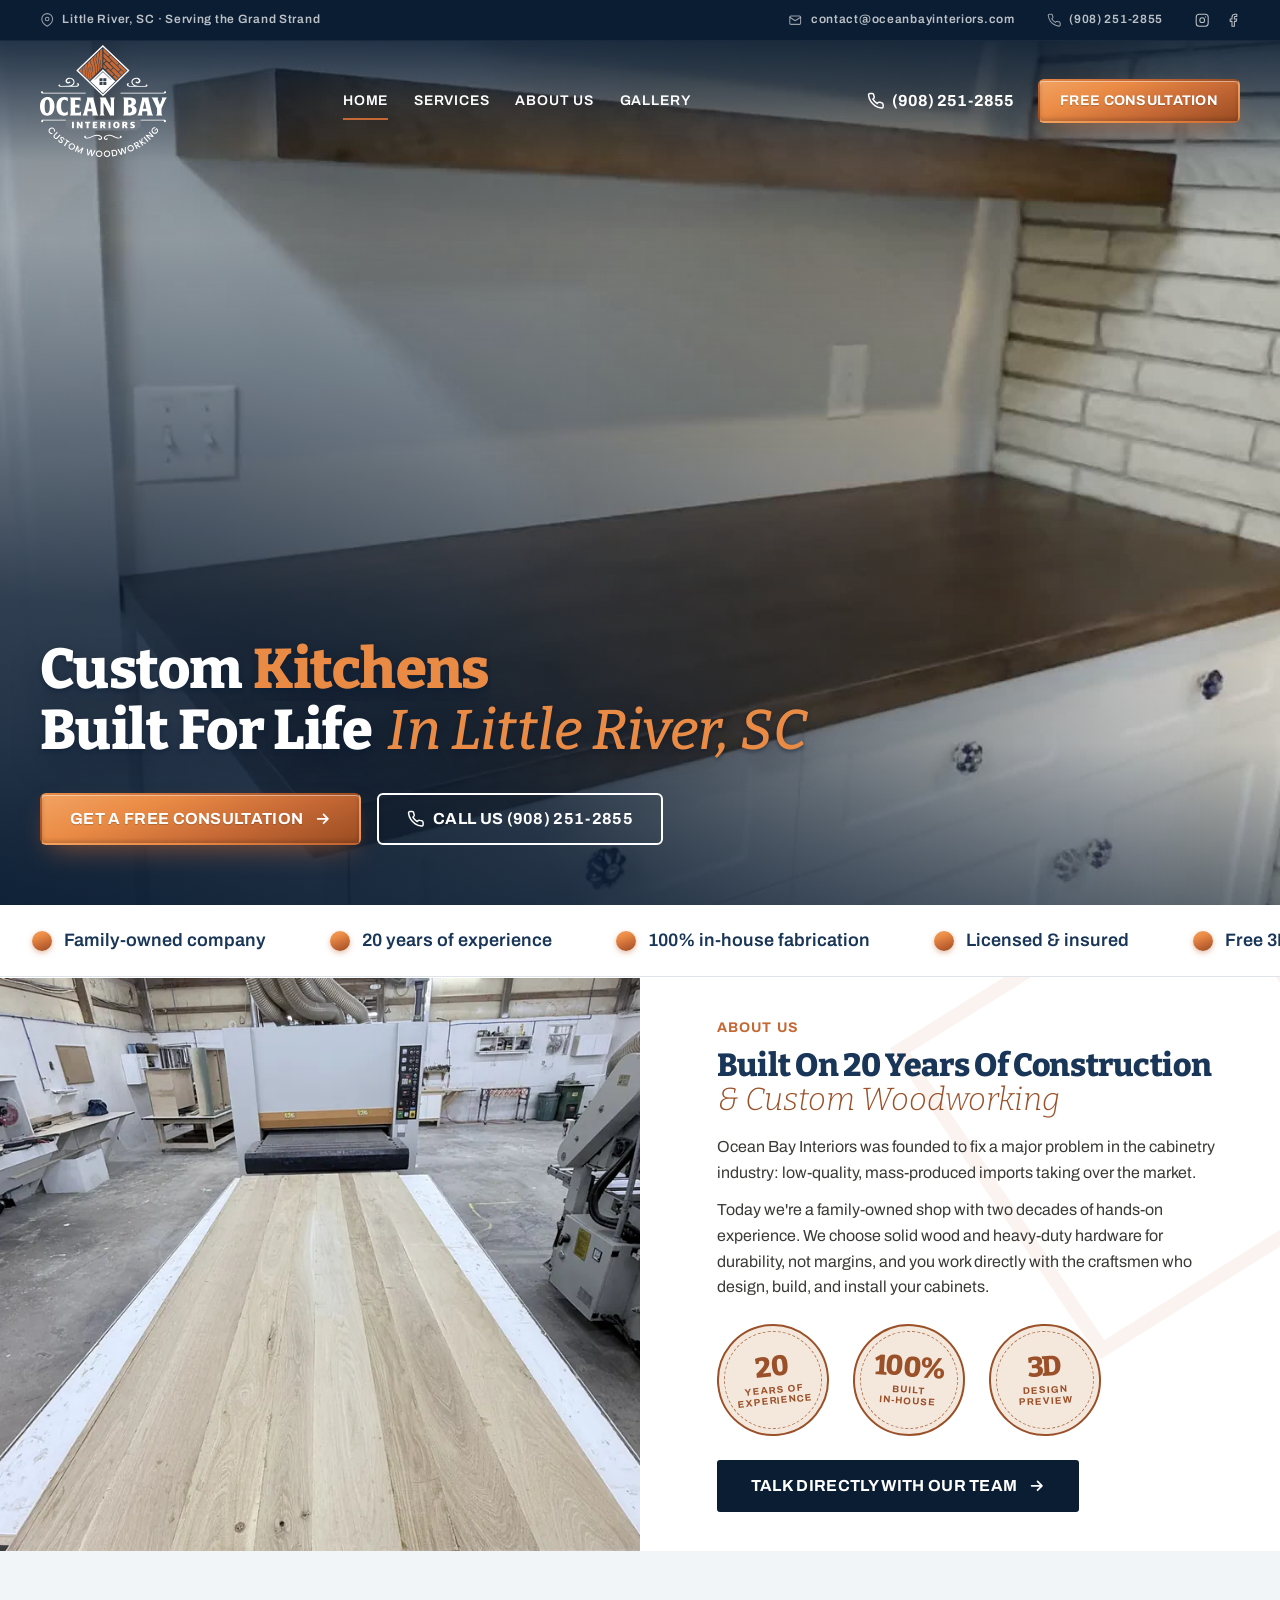
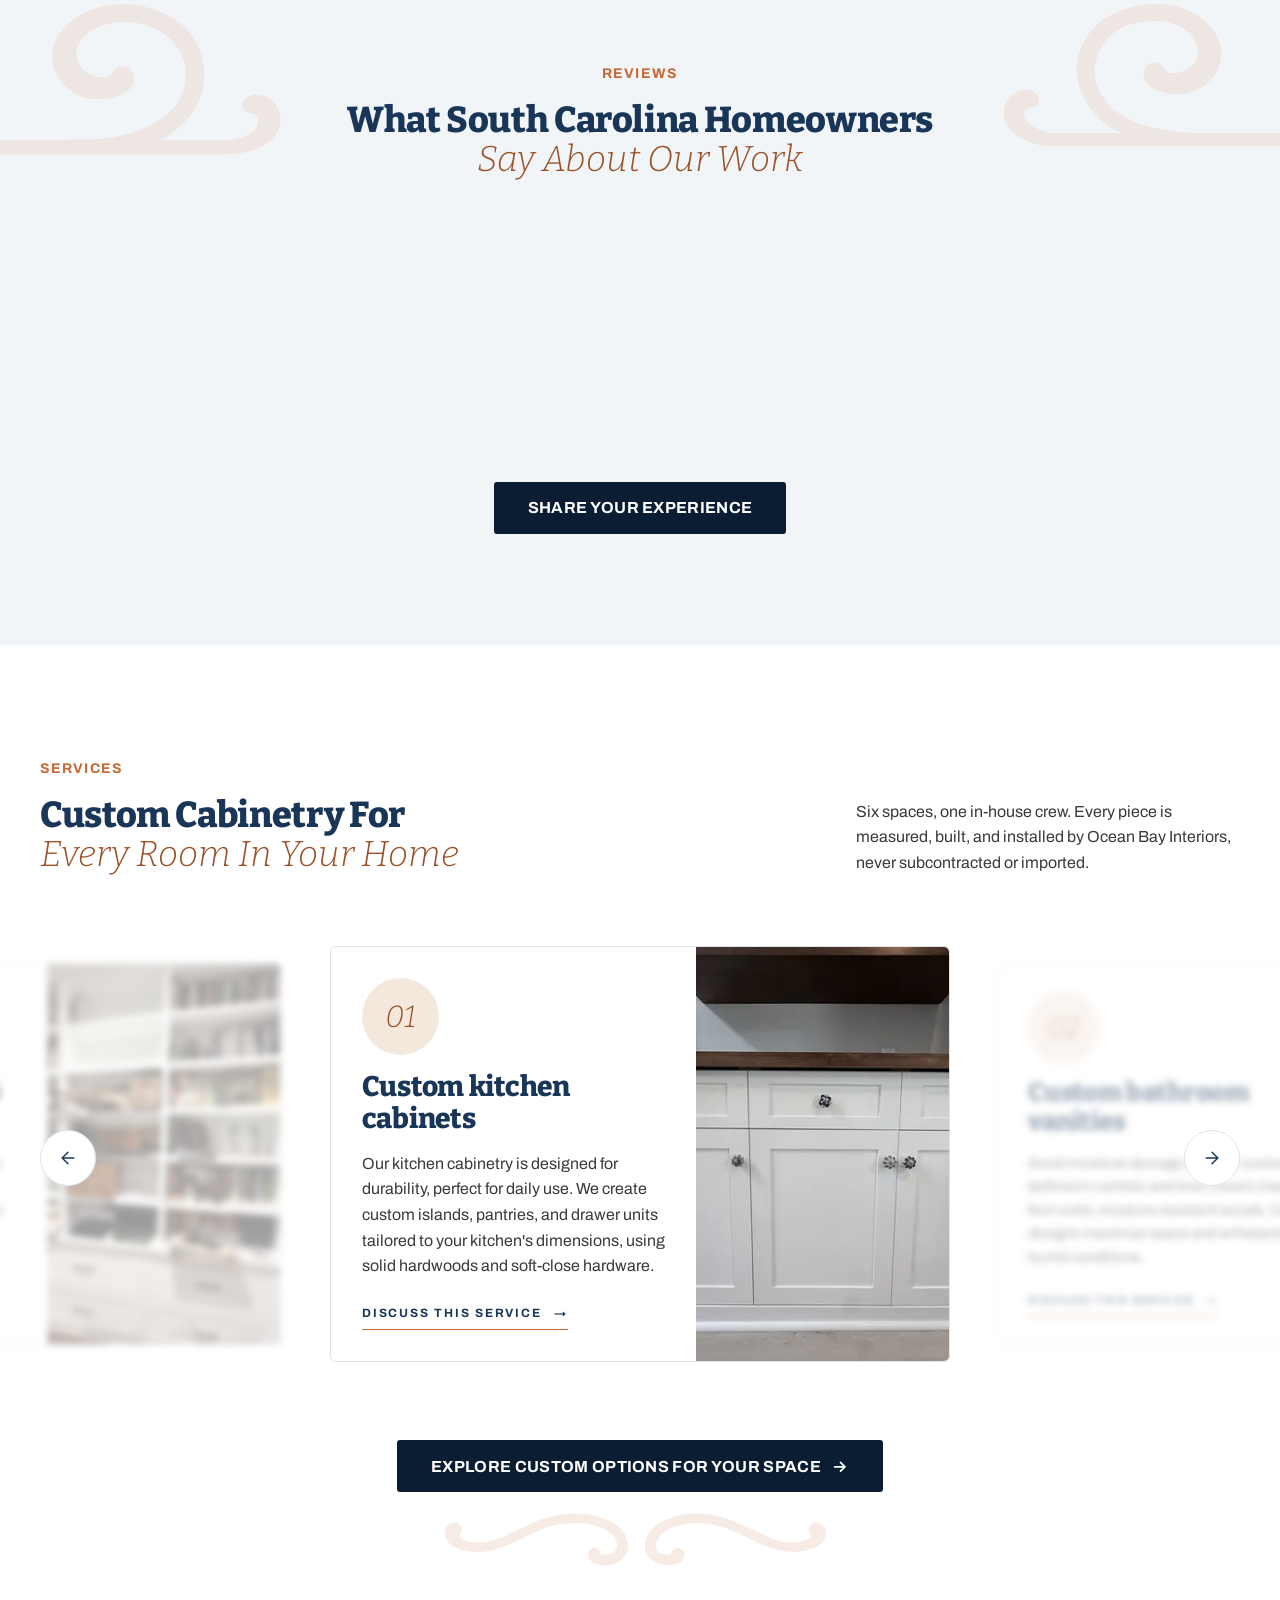
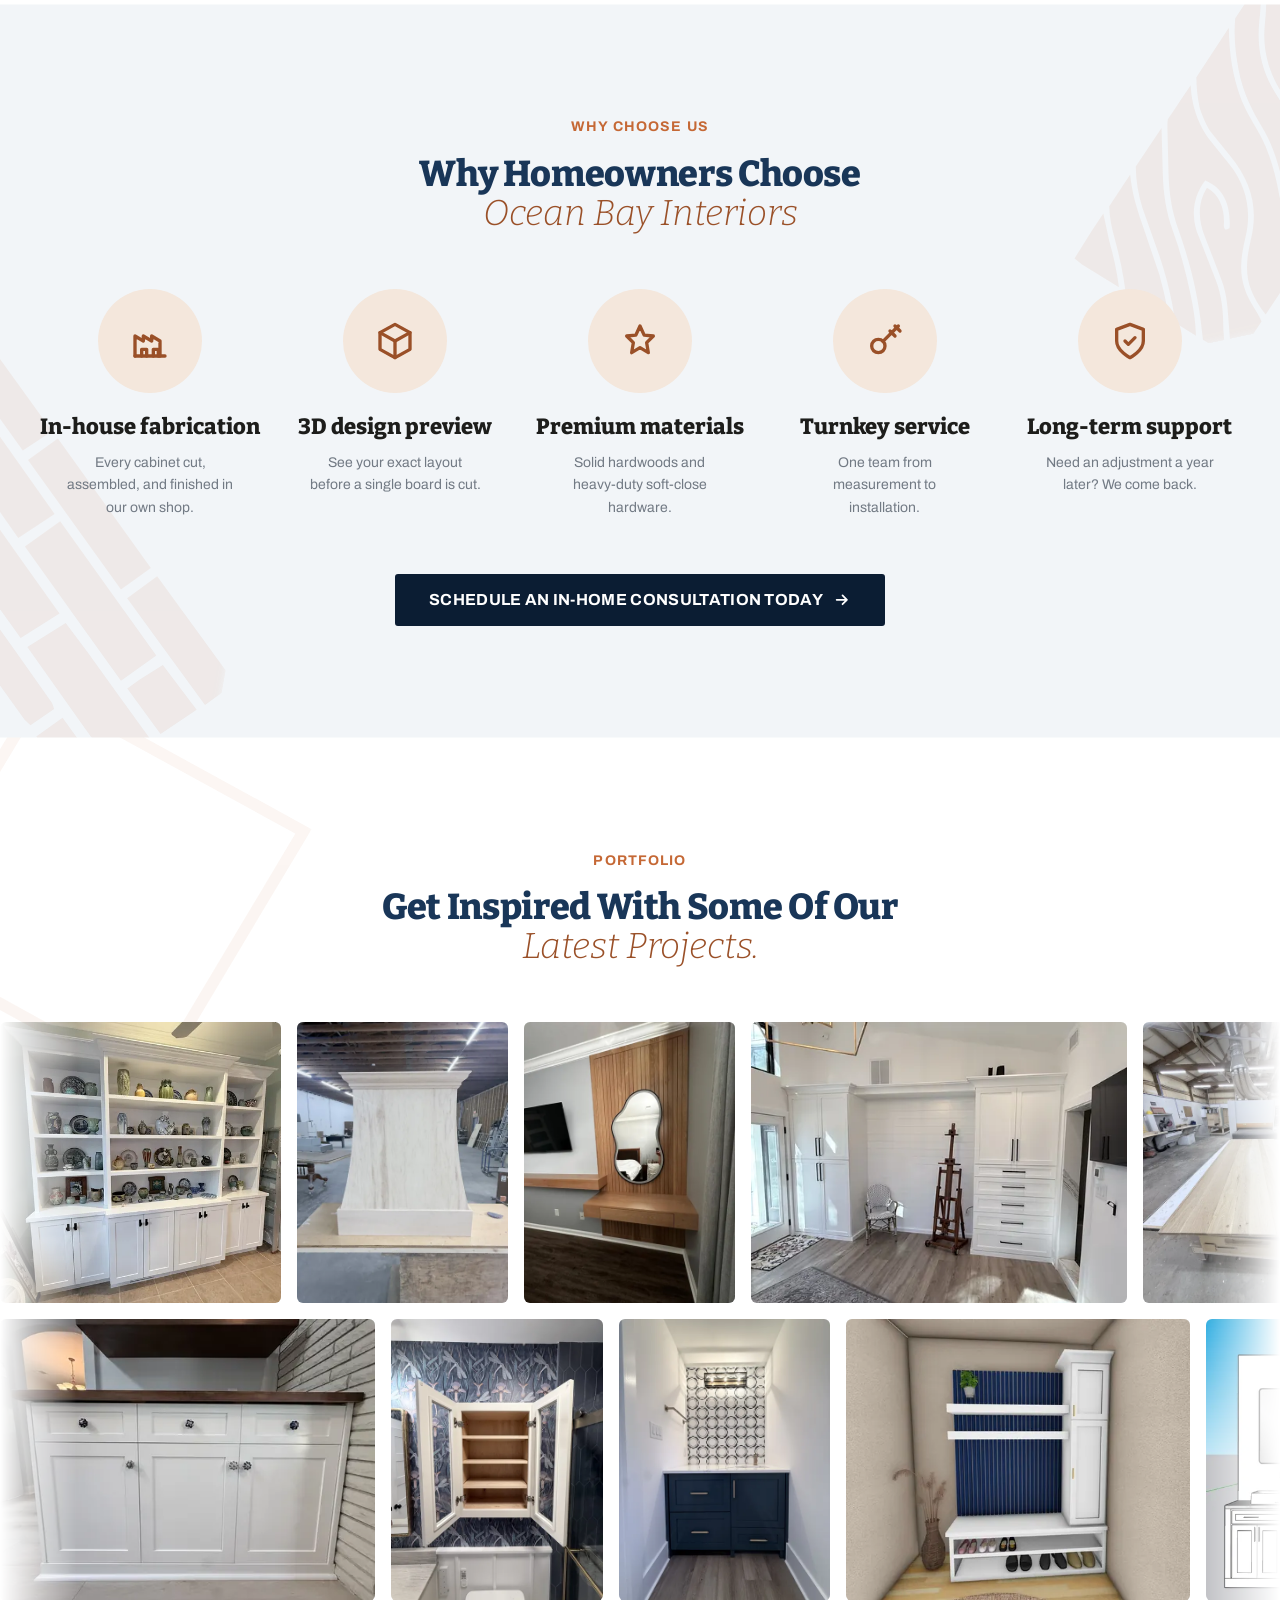
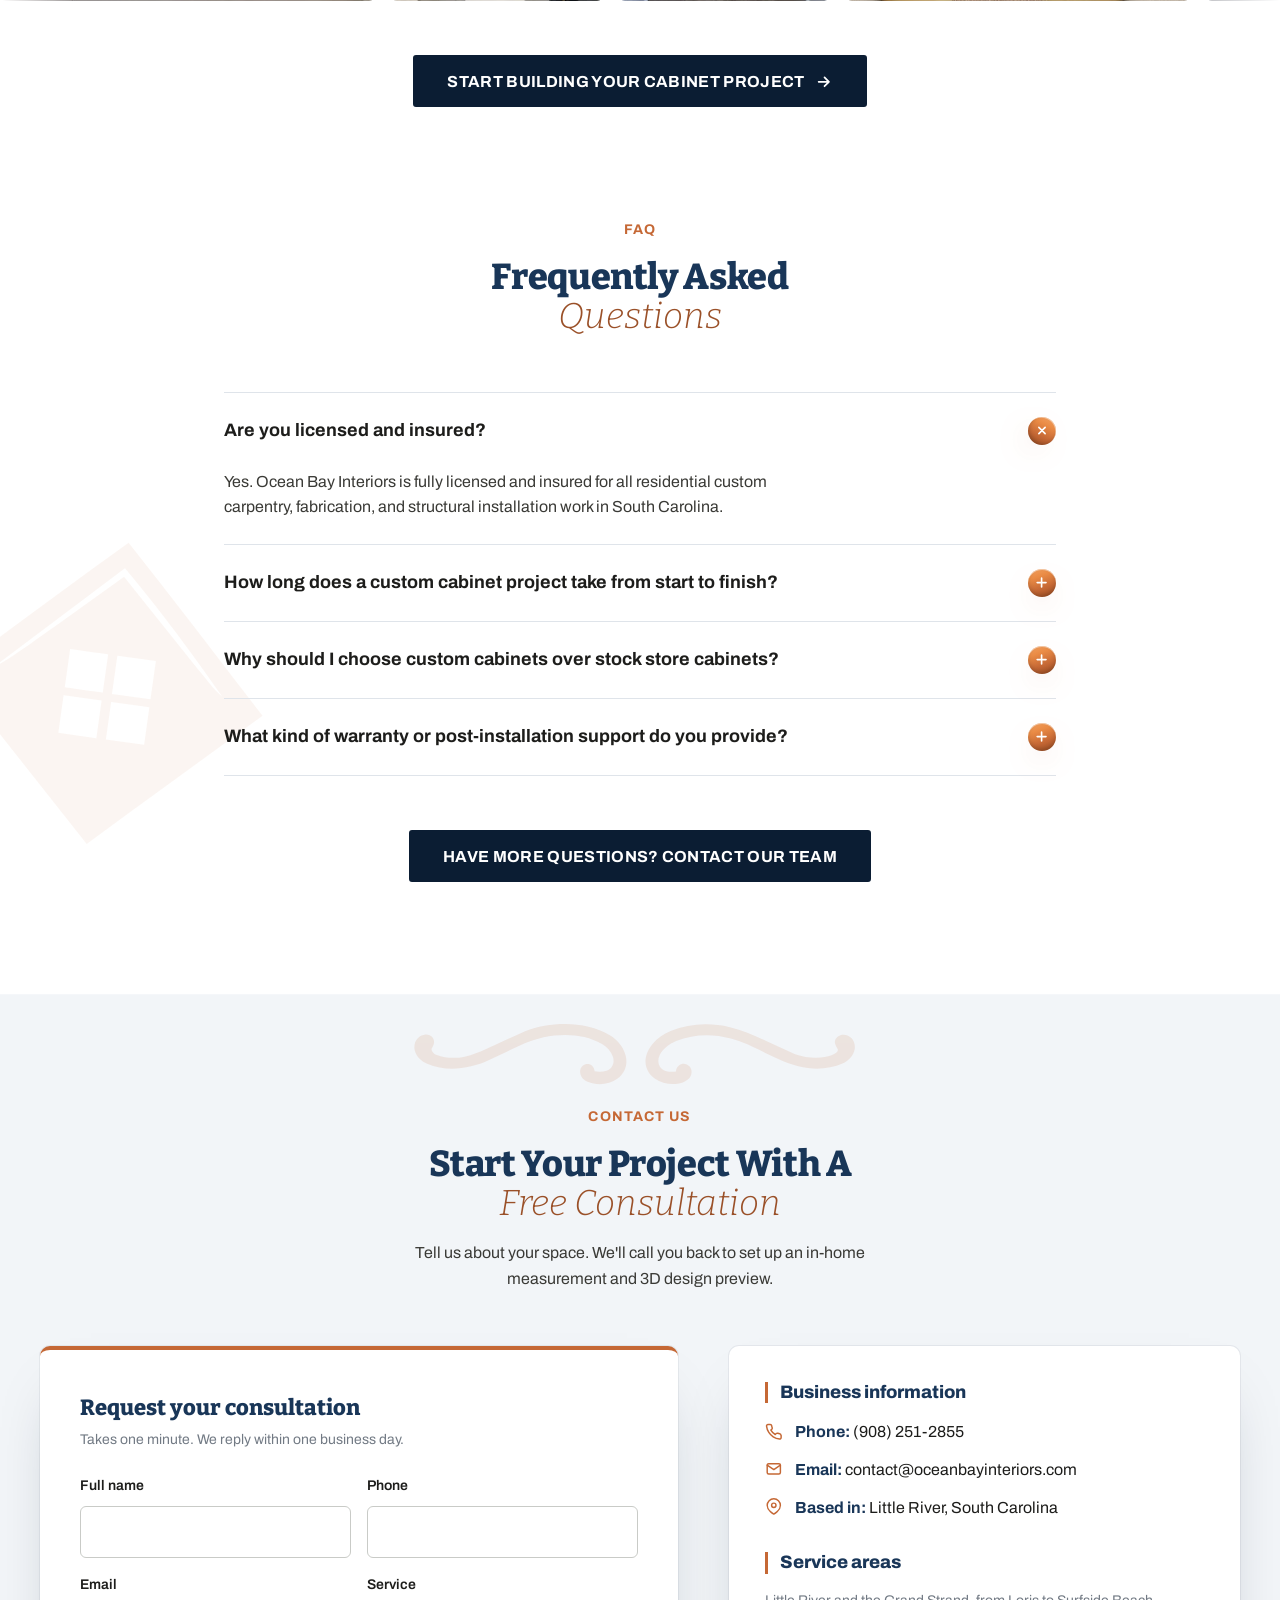
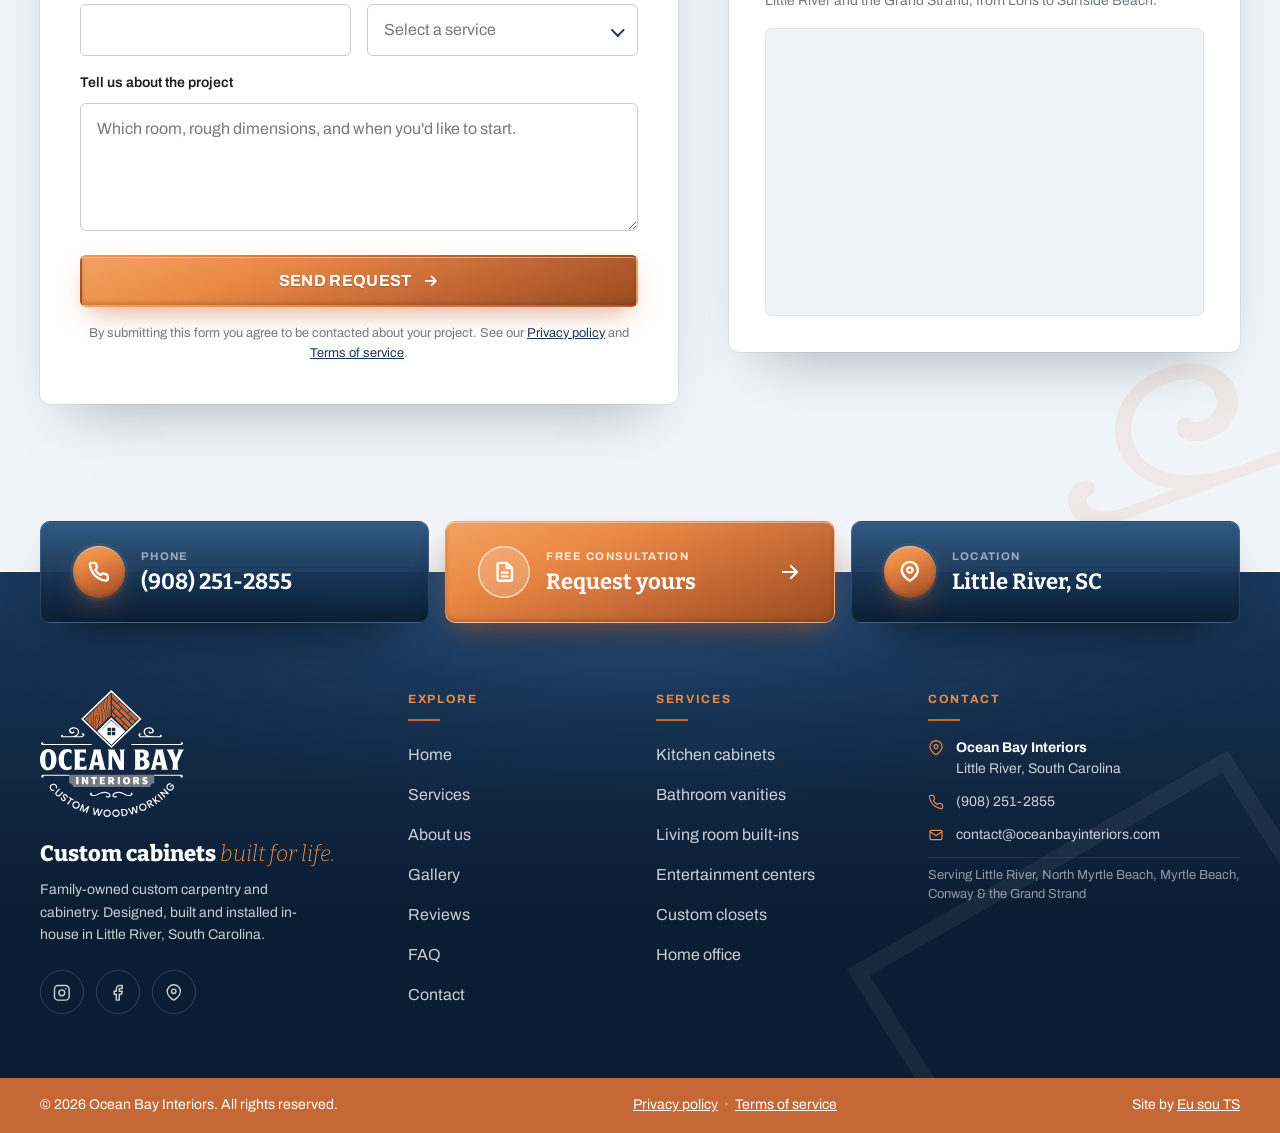
==== commit 7b4e5863: "Update about and service imagery" ====
--- a/index.html
+++ b/index.html
@@ -248,7 +248,7 @@
       <span class="deco deco--diamond" style="--w:34rem;--o:0.07;--blur:2px;--rot:12deg;right:-9rem;top:-6rem" aria-hidden="true"></span>
       <div class="about reveal">
         <figure class="about__media">
-          <img src="/assets/img/why-hand-finish-900.webp" srcset="/assets/img/why-hand-finish-600.webp 600w, /assets/img/why-hand-finish-900.webp 900w" sizes="(min-width: 60em) 50vw, 100vw" width="768" height="960" loading="lazy" decoding="async" alt="Ocean Bay Interiors craftsman in a leather shop apron guiding a hardwood board through the table saw">
+          <img src="/assets/img/about-shop-900.webp" srcset="/assets/img/about-shop-600.webp 600w, /assets/img/about-shop-900.webp 900w" sizes="(min-width: 60em) 50vw, 100vw" width="900" height="675" loading="lazy" decoding="async" alt="Ocean Bay Interiors wood shop with hardwood boards staged for in-house custom cabinetry work">
         </figure>
         <div class="about__text">
           <span class="kicker">About us</span>
@@ -321,7 +321,7 @@
               <p>Avoid moisture damage with our custom bathroom vanities and linen towers made from solid, moisture-resistant woods. Our designs maximize space and withstand humid conditions.</p>
               <a class="link-rule" href="#contact">Discuss this service <span aria-hidden="true">&rarr;</span></a>
             </div>
-            <img class="svc-card__image" src="/assets/img/svc-bathroom-900.webp" srcset="/assets/img/svc-bathroom-600.webp 600w, /assets/img/svc-bathroom-900.webp 900w" sizes="(min-width: 48em) 260px, 92vw" width="900" height="675" loading="lazy" decoding="async" alt="White custom bathroom vanity with a marble top and brass faucet against patterned wallpaper, Little River, SC">
+            <img class="svc-card__image svc-card__image--bathroom" src="/assets/img/svc-bathroom-900.webp" srcset="/assets/img/svc-bathroom-600.webp 600w, /assets/img/svc-bathroom-900.webp 900w" sizes="(min-width: 48em) 260px, 92vw" width="900" height="675" loading="lazy" decoding="async" alt="White custom bathroom vanity with a marble top and brass faucet against patterned wallpaper, Little River, SC">
           </article>
           <article class="svc-card">
             <div class="svc-card__content">
@@ -339,7 +339,7 @@
               <p>Experience organized media storage with our custom entertainment centers and consoles, featuring concealed wire channels and integrated LED lighting.</p>
               <a class="link-rule" href="#contact">Discuss this service <span aria-hidden="true">&rarr;</span></a>
             </div>
-            <img class="svc-card__image" src="/assets/img/svc-entertainment-900.webp" srcset="/assets/img/svc-entertainment-600.webp 600w, /assets/img/svc-entertainment-900.webp 900w" sizes="(min-width: 48em) 260px, 92vw" width="900" height="675" loading="lazy" decoding="async" alt="Custom media wall with a thick white oak floating shelf and slat panel behind a wall-mounted TV">
+            <img class="svc-card__image svc-card__image--entertainment" src="/assets/img/svc-entertainment-900.webp" srcset="/assets/img/svc-entertainment-600.webp 600w, /assets/img/svc-entertainment-900.webp 900w" sizes="(min-width: 48em) 260px, 92vw" width="900" height="675" loading="lazy" decoding="async" alt="Custom media wall with a thick white oak floating shelf and slat panel behind a wall-mounted TV">
           </article>
           <article class="svc-card">
             <div class="svc-card__content">
--- a/css/style.css
+++ b/css/style.css
@@ -445,7 +445,7 @@
 @media (min-width: 64em) { .hero + .about-section { padding-top: calc(2.25rem + 1px); } }
 .about { display: grid; }
 .about__media { margin: 0; }
-.about__media img { width: 100%; height: 100%; aspect-ratio: 4 / 3; object-fit: cover; object-position: 50% 5%; } /* keep the face in frame when cropped */
+.about__media img { width: 100%; height: 100%; aspect-ratio: 4 / 3; object-fit: cover; object-position: 50% 58%; }
 .about__text { padding: clamp(1.75rem, 1.25rem + 1.5vw, 2.5rem) var(--gutter); }
 .about__text .kicker { margin-bottom: var(--s-2); }
 .about__text .h2 { font-size: clamp(1.5rem, 1.1rem + 1.3vw, 2rem); }
@@ -542,6 +542,8 @@
 .svc-card p { margin: 0; color: var(--ink-3); line-height: var(--lh-body); }
 .svc-card .link-rule { margin-top: auto; align-self: flex-start; }
 .svc-card__image { width: 100%; height: 100%; object-fit: cover; }
+.svc-card__image--bathroom { transform: rotate(-1.6deg) scale(1.06); object-position: 52% 50%; }
+.svc-card__image--entertainment { transform: rotate(1.25deg) scale(1.05); object-position: 48% 50%; }
 
 /* Underlined text link (Tuon .tuon-link) */
 .link-rule {
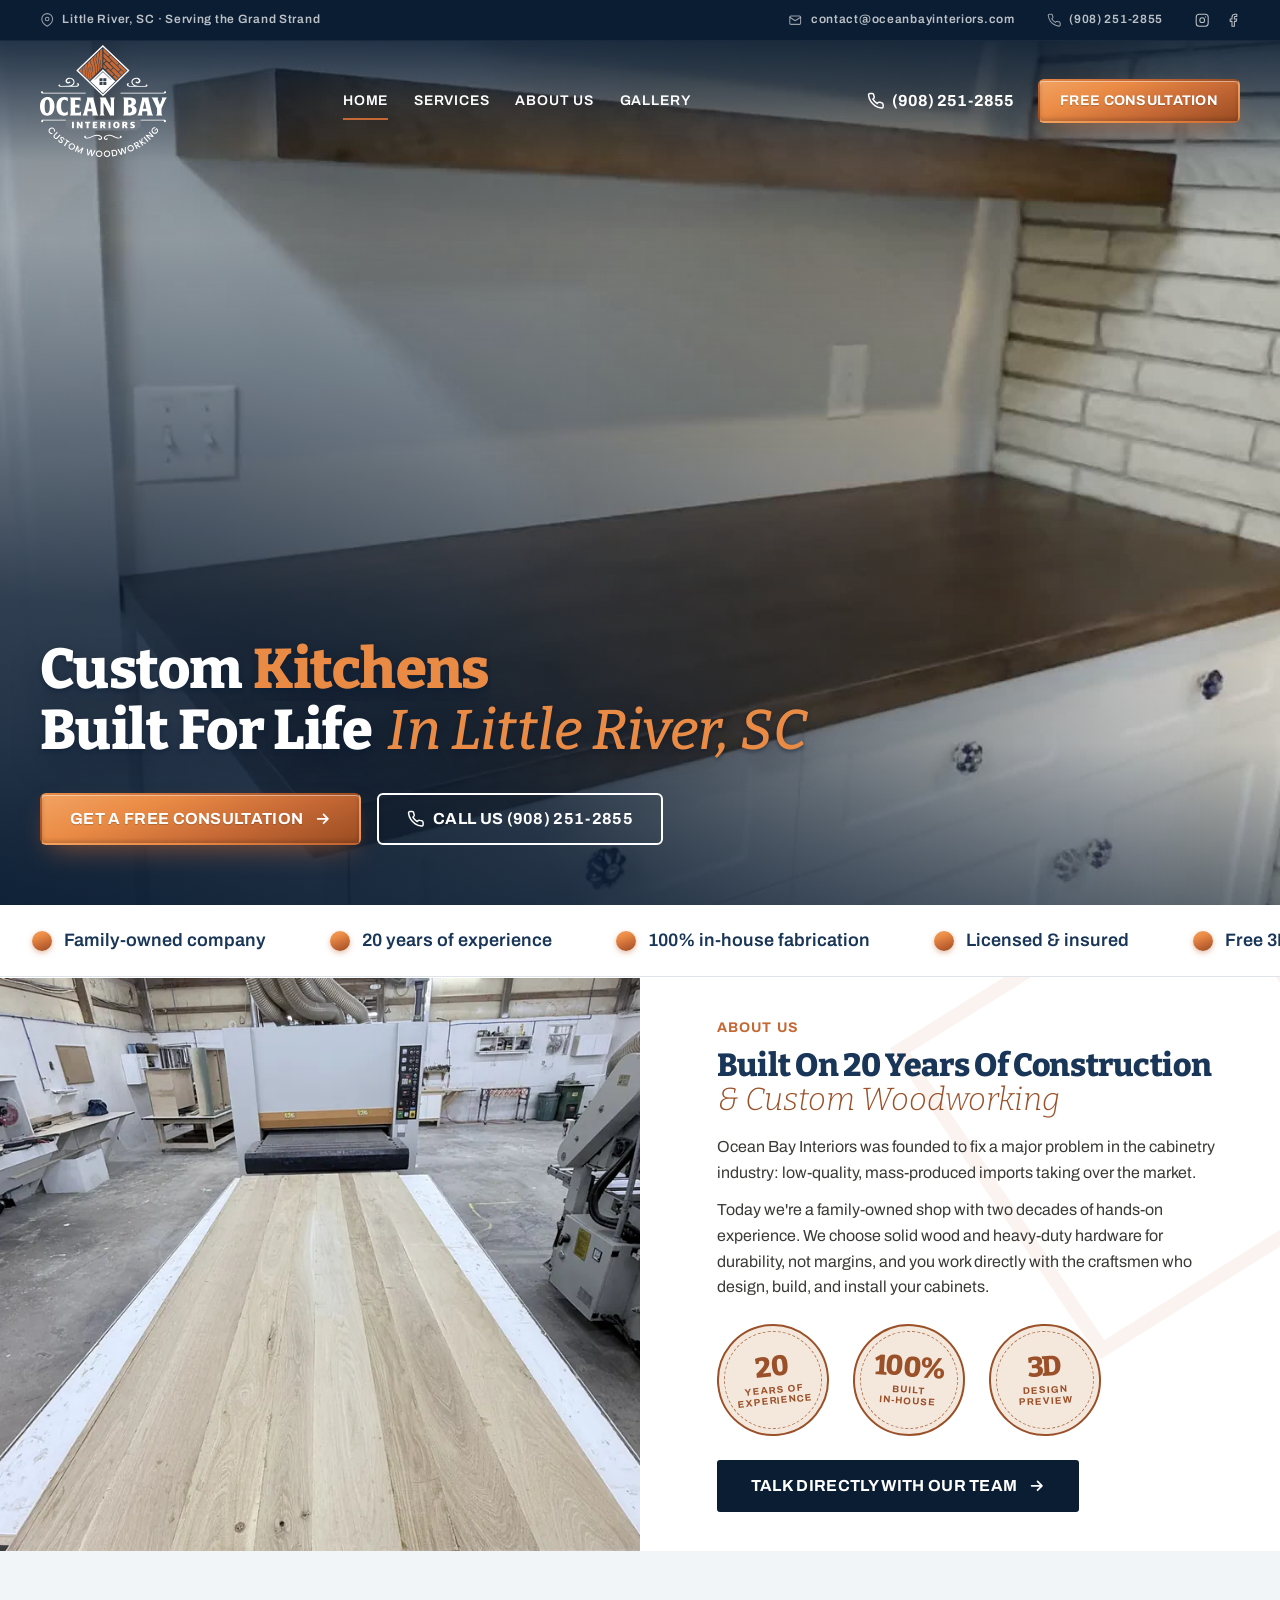
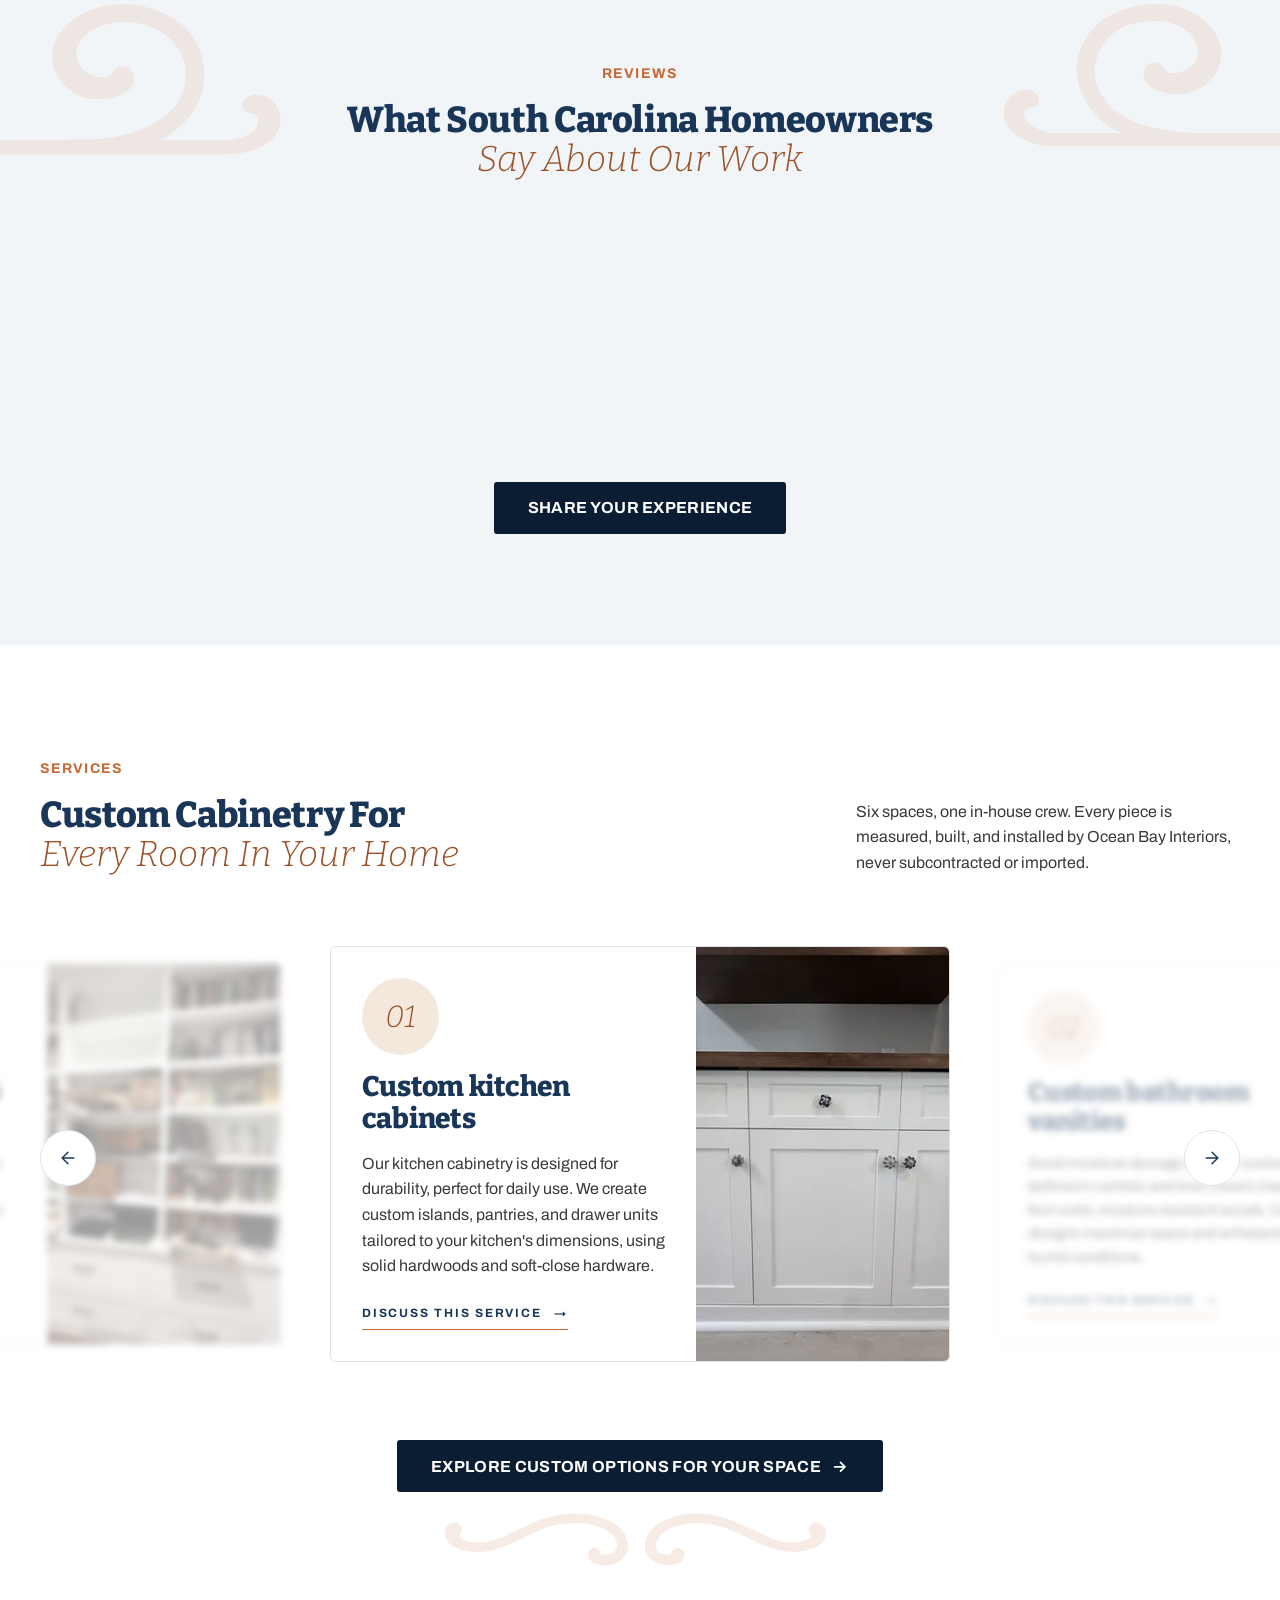
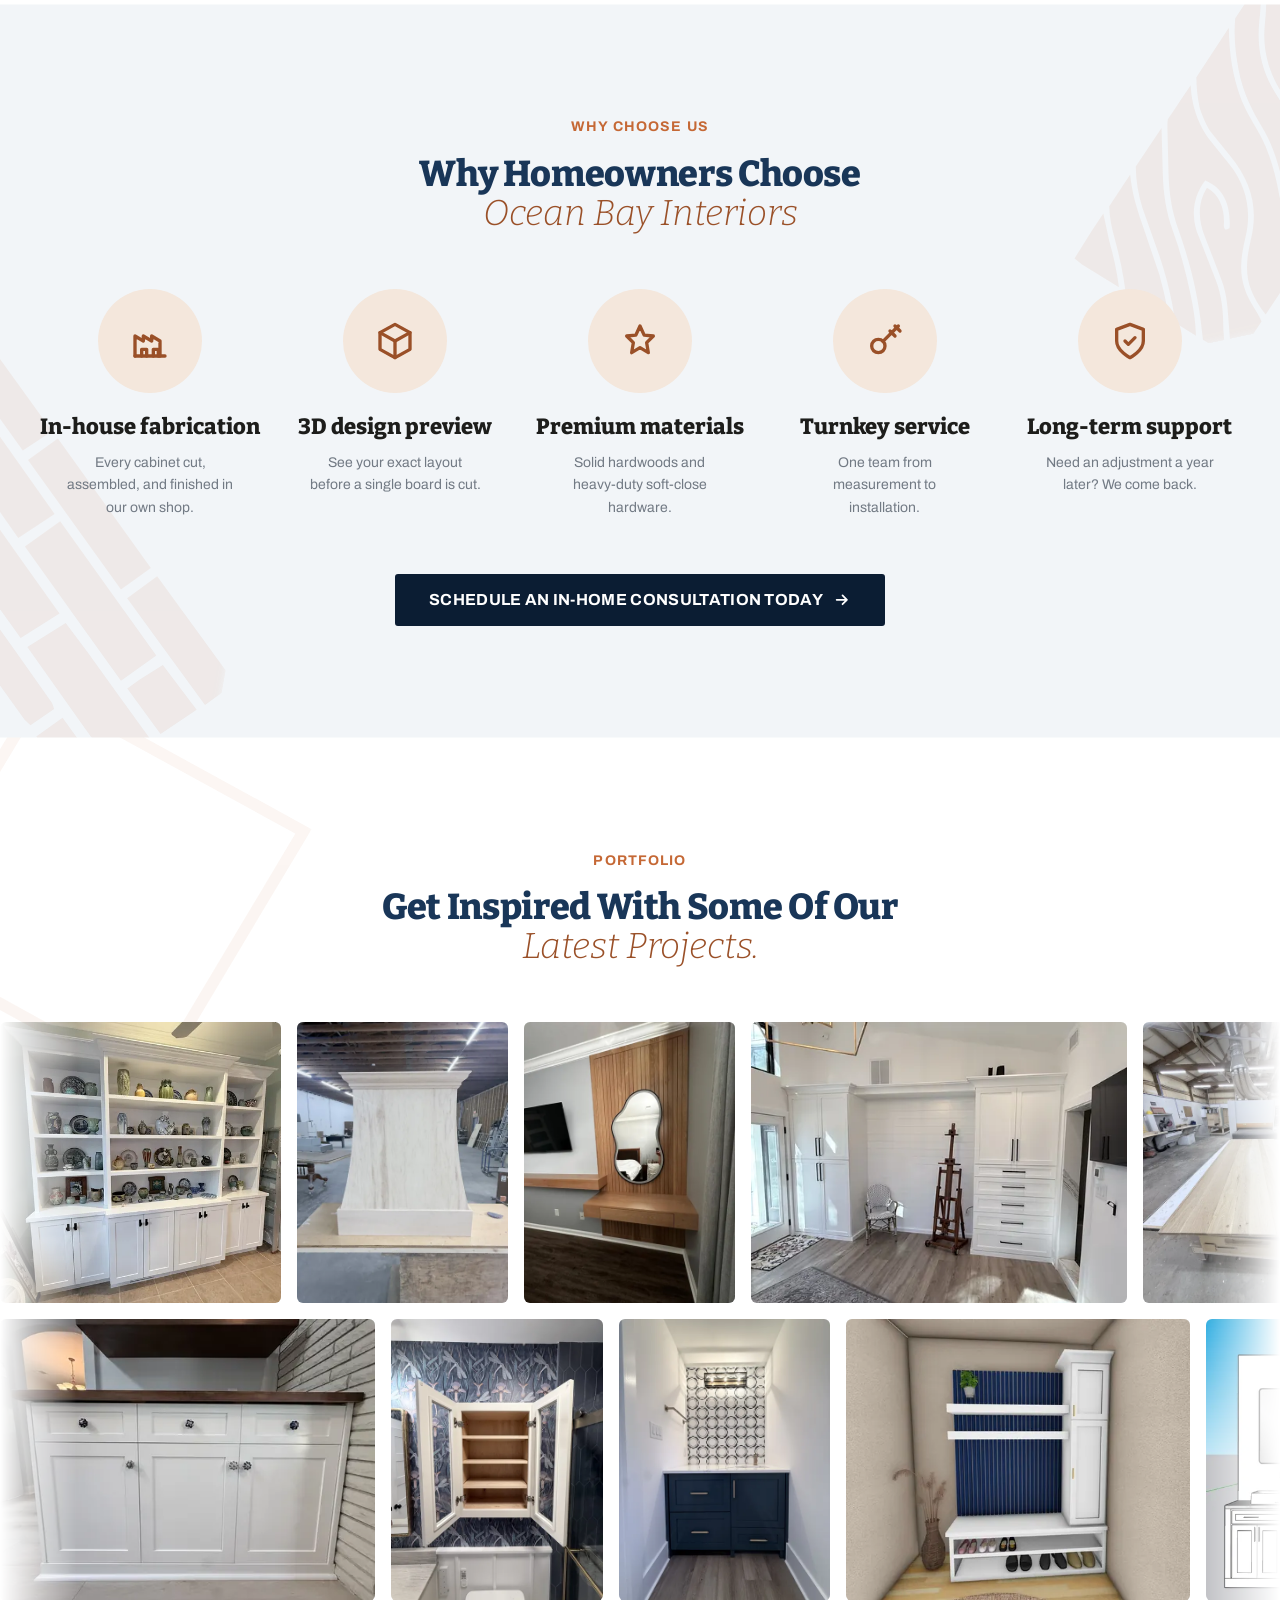
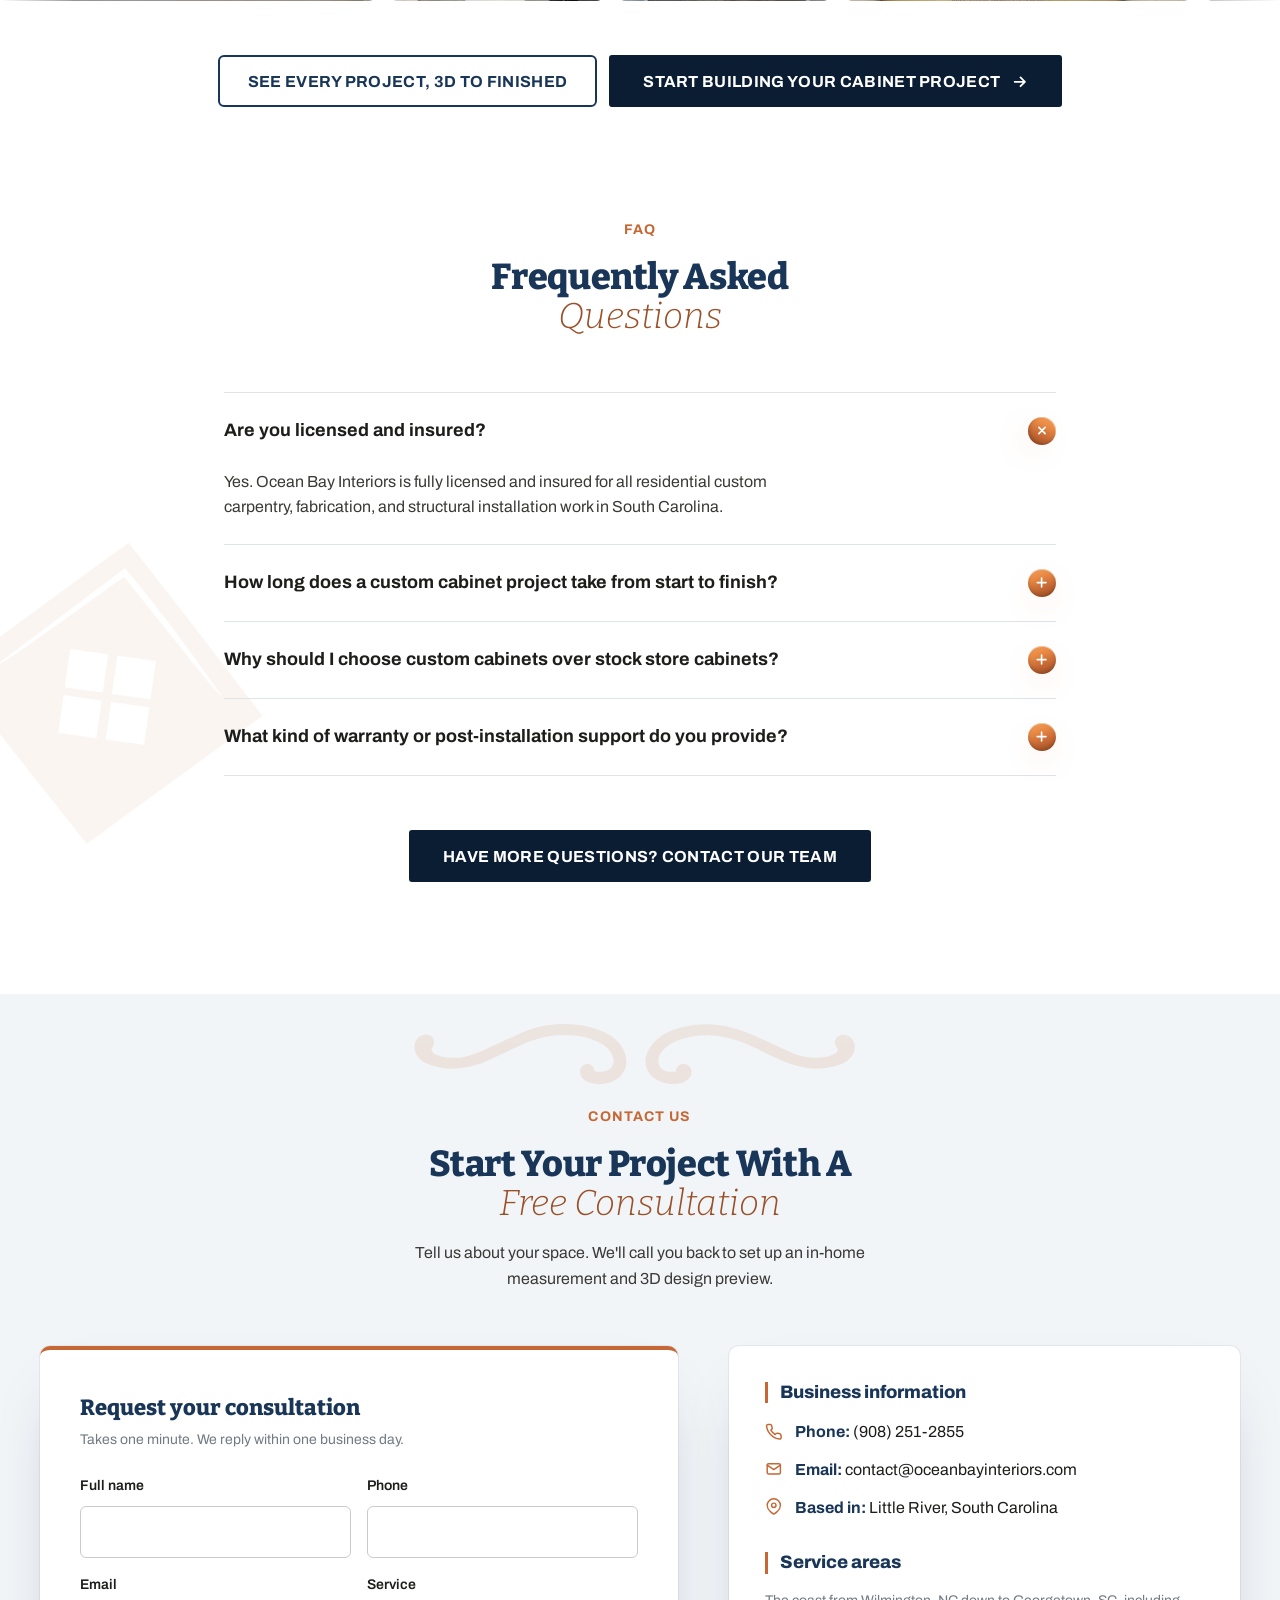
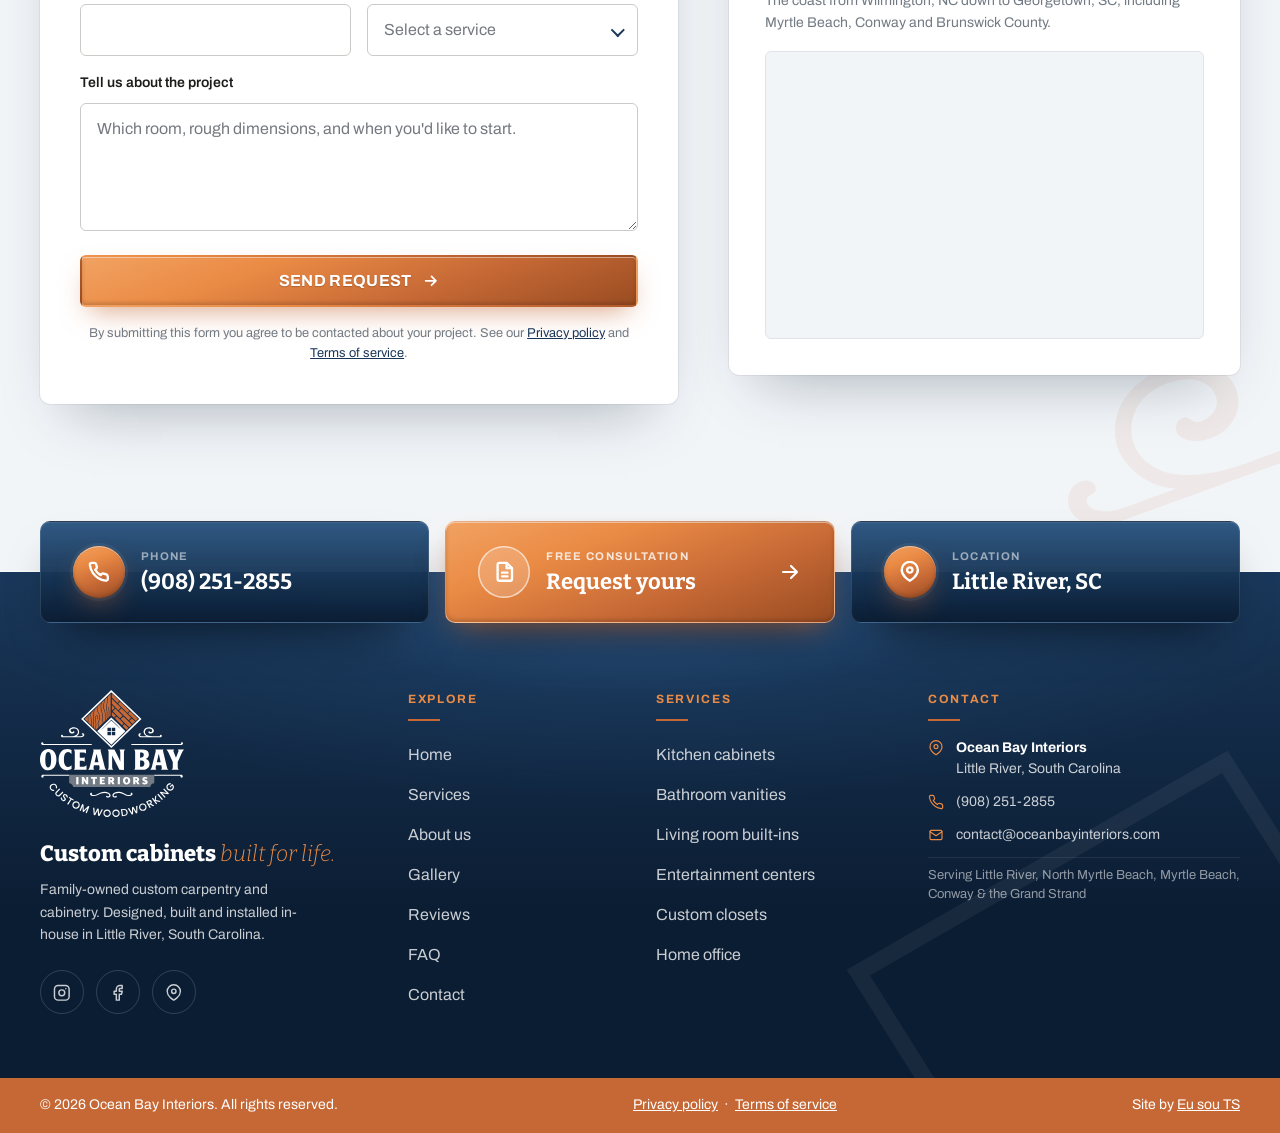
==== commit ea00781a: "Add /gallery/ project folders page and service-area outline on the map - New /gallery/ page: one fol" ====
--- a/index.html
+++ b/index.html
@@ -68,7 +68,15 @@
           { "@type": "City", "name": "Little River" },
           { "@type": "City", "name": "North Myrtle Beach" },
           { "@type": "City", "name": "Myrtle Beach" },
-          { "@type": "City", "name": "Conway" }
+          { "@type": "City", "name": "Conway" },
+          { "@type": "City", "name": "Murrells Inlet" },
+          { "@type": "City", "name": "Pawleys Island" },
+          { "@type": "City", "name": "Georgetown" },
+          { "@type": "City", "name": "Shallotte" },
+          { "@type": "City", "name": "Oak Island" },
+          { "@type": "City", "name": "Southport" },
+          { "@type": "City", "name": "Leland" },
+          { "@type": "City", "name": "Wilmington" }
         ],
         "geo": { "@type": "GeoCoordinates", "latitude": 33.8732, "longitude": -78.6142 },
         "hasMap": "https://www.google.com/maps/place/?cid=1229193052149989524",
@@ -163,7 +171,7 @@
         <a href="#top">Home</a>
         <a href="#services">Services</a>
         <a href="#about">About us</a>
-        <a href="#portfolio">Gallery</a>
+        <a href="/gallery/">Gallery</a>
       </nav>
 
       <div class="nav__right">
@@ -181,7 +189,7 @@
     <a href="#top">Home</a>
     <a href="#services">Services</a>
     <a href="#about">About us</a>
-    <a href="#portfolio">Gallery</a>
+    <a href="/gallery/">Gallery</a>
     <a class="nav-drawer__phone" href="tel:+19082512855">Call (908) 251-2855</a>
     <a class="btn btn-primary" href="#contact">Get a free consultation<svg class="arrow" aria-hidden="true" viewBox="0 0 24 24" fill="none" stroke="currentColor" stroke-width="2.4" stroke-linecap="round" stroke-linejoin="round"><path d="M5 12h14M13 6l6 6-6 6"/></svg></a>
   </div>
@@ -577,6 +585,7 @@
         </div>
 
         <div class="section__cta section__cta--center">
+          <a class="btn btn-outline" href="/gallery/">See every project, 3D to finished</a>
           <a class="btn btn-dark" href="#contact">Start building your cabinet project<svg class="arrow" aria-hidden="true" viewBox="0 0 24 24" fill="none" stroke="currentColor" stroke-width="2.4" stroke-linecap="round" stroke-linejoin="round"><path d="M5 12h14M13 6l6 6-6 6"/></svg></a>
         </div>
       </div>
@@ -691,14 +700,14 @@
             <li><svg aria-hidden="true" viewBox="0 0 24 24" fill="none" stroke="currentColor" stroke-width="2" stroke-linecap="round" stroke-linejoin="round"><path d="M21 10c0 7-9 12-9 12S3 17 3 10a9 9 0 0 1 18 0z"/><circle cx="12" cy="10" r="3"/></svg><span><strong>Based in:</strong> Little River, South Carolina</span></li>
           </ul>
           <h3 class="info-card__title">Service areas</h3>
-          <!-- [[TODO: confirm service area]] -->
-          <p class="info-card__note">Little River and the Grand Strand, from Loris to Surfside Beach.</p>
-          <!-- Pins are read from data-pins; Leaflet loads only when the map scrolls into view. -->
-          <div class="info-map" id="area-map" role="img" aria-label="Map of the service area with pins on Little River, North Myrtle Beach, Myrtle Beach, Conway, Longs, Loris and Surfside Beach"
-               data-center="33.83,-78.84" data-zoom="10"
-               data-pins='[["Little River",33.8732,-78.6142,true],["North Myrtle Beach",33.8160,-78.6800],["Myrtle Beach",33.6891,-78.8867],["Conway",33.8360,-79.0478],["Longs",33.9207,-78.7450],["Loris",34.0563,-78.8903],["Surfside Beach",33.6060,-78.9731]]'>
+          <p class="info-card__note">The coast from Wilmington, NC down to Georgetown, SC, including Myrtle Beach, Conway and Brunswick County.</p>
+          <!-- Pins are read from data-pins, the dotted outline from data-area; Leaflet loads only when the map scrolls into view. -->
+          <div class="info-map" id="area-map" role="img" aria-label="Map of the service area, outlined from Wilmington, NC to Georgetown, SC, with pins on Little River, Wilmington, Leland, Southport, Oak Island, Shallotte, North Myrtle Beach, Myrtle Beach, Conway, Murrells Inlet, Pawleys Island and Georgetown"
+               data-center="33.83,-78.60" data-zoom="8"
+               data-pins='[["Little River",33.8732,-78.6142,true],["Wilmington",34.2257,-77.9447],["Leland",34.2563,-78.0447],["Southport",33.9210,-78.0203],["Oak Island",33.9166,-78.1613],["Shallotte",33.9732,-78.3858],["North Myrtle Beach",33.8160,-78.6800],["Myrtle Beach",33.6891,-78.8867],["Conway",33.8360,-79.0478],["Murrells Inlet",33.5510,-79.0414],["Pawleys Island",33.4332,-79.1214],["Georgetown",33.3768,-79.2945]]'
+               data-area='[[34.47,-77.98],[34.43,-77.78],[34.24,-77.70],[34.02,-77.84],[33.86,-77.93],[33.82,-78.12],[33.80,-78.45],[33.70,-78.68],[33.58,-78.86],[33.44,-79.02],[33.30,-79.12],[33.20,-79.22],[33.22,-79.33],[33.40,-79.42],[33.70,-79.44],[34.00,-79.40],[34.28,-79.26],[34.45,-79.00],[34.54,-78.62],[34.54,-78.25]]'>
             <ul class="visually-hidden" role="list">
-              <li>Little River</li><li>North Myrtle Beach</li><li>Myrtle Beach</li><li>Conway</li><li>Longs</li><li>Loris</li><li>Surfside Beach</li>
+              <li>Little River</li><li>Wilmington</li><li>Leland</li><li>Southport</li><li>Oak Island</li><li>Shallotte</li><li>North Myrtle Beach</li><li>Myrtle Beach</li><li>Conway</li><li>Murrells Inlet</li><li>Pawleys Island</li><li>Georgetown</li>
             </ul>
           </div>
         </aside>
@@ -732,7 +741,7 @@
           <li><a href="#top">Home</a></li>
           <li><a href="#services">Services</a></li>
           <li><a href="#about">About us</a></li>
-          <li><a href="#portfolio">Gallery</a></li>
+          <li><a href="/gallery/">Gallery</a></li>
           <li><a href="#reviews">Reviews</a></li>
           <li><a href="#faq">FAQ</a></li>
           <li><a href="#contact">Contact</a></li>
--- a/css/style.css
+++ b/css/style.css
@@ -971,3 +971,144 @@
 .legal h2 { font-size: var(--fs-3); font-weight: 700; margin: var(--s-6) 0 var(--s-3); }
 .legal p + p, .legal ul { margin-top: var(--s-3); }
 .legal ul { padding-left: 1.25rem; }
+
+/* --------------------------------------------------------------------------
+   Gallery page: one folder per client project, opening a process viewer
+   -------------------------------------------------------------------------- */
+/* Centered banner: client photo under a navy wash, white headline, the 3-step process as pills */
+.gallery-banner {
+  position: relative; overflow: clip; isolation: isolate; text-align: center; color: #fff; background: var(--navy-deep);
+  padding: calc(var(--nav-h) + clamp(3rem, 2rem + 5vw, 6.5rem)) 0 clamp(3.5rem, 2.5rem + 5vw, 6.5rem);
+}
+.gallery-banner__bg { position: absolute; inset: 0; z-index: -2; width: 100%; height: 100%; object-fit: cover; object-position: center 40%; transform: scale(1.06); animation: banner-drift 18s var(--ease) forwards; }
+.gallery-banner::before {
+  content: ""; position: absolute; inset: 0; z-index: -1;
+  background:
+    radial-gradient(60% 75% at 50% 55%, rgba(11, 29, 51, 0.55) 0%, rgba(11, 29, 51, 0.82) 100%),
+    linear-gradient(to bottom, rgba(11, 29, 51, 0.7), rgba(11, 29, 51, 0.35) 45%, rgba(11, 29, 51, 0.85));
+}
+@keyframes banner-drift { to { transform: scale(1); } }
+@media (prefers-reduced-motion: reduce) { .gallery-banner__bg { animation: none; transform: none; } }
+.gallery-banner__in { position: relative; display: grid; justify-items: center; }
+.gallery-banner .kicker { letter-spacing: 0.14em; margin-bottom: var(--s-5); display: inline-flex; align-items: center; gap: var(--s-3); }
+.gallery-banner .kicker::before, .gallery-banner .kicker::after { content: ""; width: 2rem; height: 1px; background: currentColor; opacity: 0.7; }
+/* Big two-register headline: heavy white slab line, light copper italic answer */
+.gallery-banner .h1 {
+  font-size: clamp(2.6rem, 1.4rem + 5vw, 5.25rem); line-height: 1; letter-spacing: -0.02em; max-width: 16ch; margin-inline: auto;
+  text-shadow: 0 2px 6px rgba(11, 29, 51, 0.45), 0 18px 48px rgba(11, 29, 51, 0.5);
+}
+.gallery-banner .h1 em { margin-top: 0.08em; font-weight: 300; letter-spacing: -0.01em; }
+.gallery-banner__lead { max-width: 56ch; margin: var(--s-5) auto 0; color: rgba(255, 255, 255, 0.86); line-height: var(--lh-body); font-size: var(--fs-2); }
+.page-gallery .gallery-page { padding-top: clamp(3rem, 2rem + 3vw, 5rem); }
+
+.folders { display: grid; grid-template-columns: repeat(auto-fill, minmax(min(100%, 20rem), 1fr)); gap: clamp(2rem, 1.5rem + 2vw, 3rem) clamp(1.25rem, 1rem + 1vw, 2rem); }
+.folder { position: relative; display: block; padding-top: 2.1rem; text-decoration: none; color: inherit; }
+/* File-folder tab: wood-soft, with a slanted right edge */
+.folder__tab {
+  position: absolute; top: 0; left: 0; height: 2.2rem; max-width: 85%; padding: 0 1.1rem 0 1rem;
+  display: flex; align-items: center; background: var(--wood-soft); color: var(--wood);
+  border-radius: 10px 0 0 0; font-size: var(--fs-0); font-weight: 700; letter-spacing: 0.06em; text-transform: uppercase;
+  white-space: nowrap; overflow: hidden; text-overflow: ellipsis; transition: background-color 0.3s var(--ease), color 0.3s var(--ease);
+}
+.folder__tab::after {
+  content: ""; position: absolute; top: 0; right: -1.4rem; width: 1.5rem; height: 100%;
+  background: inherit; clip-path: polygon(0 0, 35% 0, 100% 100%, 0 100%); border-top-right-radius: 10px;
+}
+.folder__tab { overflow: visible; z-index: 5; } /* stays above the photos fanning out on hover */
+.folder__body {
+  display: block; background: var(--wood-soft); border-radius: 0 14px 14px 14px; padding: 1.1rem 1.1rem 1.25rem;
+  transition: background-color 0.3s var(--ease), box-shadow 0.3s var(--ease), transform 0.3s var(--ease);
+}
+.folder:hover .folder__body, .folder:focus-visible .folder__body { box-shadow: var(--shadow); transform: translateY(-4px); }
+.folder:hover .folder__tab, .folder:focus-visible .folder__tab { background: var(--wood); color: #fff; }
+.folder:hover .folder__body { background: #efdccd; }
+.folder:focus-visible { outline: none; }
+.folder:focus-visible .folder__body { outline: 3px solid var(--copper); outline-offset: 3px; }
+
+/* Photos sticking out of the folder: the 3D render (if any) peeks behind the finished shot */
+.folder__stack { position: relative; display: block; aspect-ratio: 4 / 3; margin-top: 0.4rem; }
+.folder__cover, .folder__peek { position: absolute; border-radius: 8px; overflow: hidden; background: #fff; }
+.folder__cover { inset: 0; z-index: 3; box-shadow: 0 14px 30px -18px rgba(11, 29, 51, 0.6); }
+.folder__peek { inset: 0 6%; z-index: 1; box-shadow: 0 6px 18px -10px rgba(11, 29, 51, 0.5); transition: transform 0.45s cubic-bezier(0.34, 1.56, 0.64, 1); }
+.folder__peek--1 { transform: translate(-3%, -7%) rotate(-4deg); z-index: 2; }
+.folder__peek--2 { transform: translate(4%, -5%) rotate(3.5deg); }
+.folder:hover .folder__peek--1 { transform: translate(-12%, -13%) rotate(-9deg); }
+.folder:hover .folder__peek--2 { transform: translate(12%, -11%) rotate(8deg); }
+.folder__cover img, .folder__peek img { width: 100%; height: 100%; object-fit: cover; }
+.folder__cover img { transition: transform 0.6s var(--ease); }
+.folder:hover .folder__cover img { transform: scale(1.04); }
+.folder__badge {
+  position: absolute; left: 0.75rem; bottom: 0.75rem; z-index: 4; padding: 0.35rem 0.75rem; border-radius: 999px;
+  background: var(--copper-gloss); box-shadow: var(--copper-shadow); color: #fff; font-size: 0.72rem; font-weight: 800; letter-spacing: 0.08em; text-transform: uppercase;
+}
+.folder__meta { display: grid; gap: var(--s-2); padding-top: 1.1rem; }
+.folder__title { font-family: var(--font-display); font-weight: 700; font-size: 1.25rem; line-height: 1.2; color: var(--navy); }
+.folder__steps { display: flex; flex-wrap: wrap; gap: 0.25rem 0; font-size: 0.78rem; font-weight: 600; color: var(--ink-3, #4b5058); }
+.folder__steps li + li::before { content: "\2192"; margin: 0 0.45rem; color: var(--copper); }
+.folder__count { display: inline-flex; align-items: center; gap: var(--s-2); font-size: var(--fs-0); font-weight: 700; letter-spacing: 0.06em; text-transform: uppercase; color: var(--copper); }
+.folder__count svg { width: 1em; height: 1em; transition: transform 0.25s var(--ease); }
+.folder:hover .folder__count svg { transform: translateX(4px); }
+@media (prefers-reduced-motion: reduce) { .folder__peek, .folder__body, .folder__cover img { transition: none; } }
+
+/* Project viewer: large sheet with the process as numbered stages */
+.pv {
+  width: min(100vw - 2rem, 76rem); max-width: none; height: calc(100dvh - 2rem); max-height: none;
+  padding: 0; border: 0; border-radius: 14px; background: var(--paper); color: var(--ink);
+  box-shadow: 0 40px 90px -30px rgba(0, 0, 0, 0.6); overflow: hidden;
+}
+.pv[open] { display: flex; flex-direction: column; animation: pv-in 0.4s var(--ease); }
+.pv::backdrop { background: rgba(11, 29, 51, 0.78); backdrop-filter: blur(6px); -webkit-backdrop-filter: blur(6px); }
+@keyframes pv-in { from { opacity: 0; transform: translateY(24px) scale(0.98); } to { opacity: 1; transform: none; } }
+@media (max-width: 39.99em) { .pv { width: 100vw; height: 100dvh; border-radius: 0; } }
+.pv__bar { display: flex; align-items: center; justify-content: space-between; gap: var(--s-4); padding: var(--s-4) var(--gutter); border-bottom: 1px solid var(--line); flex: none; }
+.pv__heading .kicker { margin-bottom: var(--s-1, 0.25rem); }
+.pv__close { width: 3rem; height: 3rem; border-radius: 50%; border: 0; flex: none; display: grid; place-items: center; background: var(--mist); color: var(--navy); cursor: pointer; transition: background-color 0.2s var(--ease), color 0.2s var(--ease); }
+.pv__close svg { width: 1.25rem; height: 1.25rem; }
+.pv__close:hover { background: var(--copper); color: #fff; }
+.pv__body { flex: 1; overflow-y: auto; overscroll-behavior: contain; padding: var(--s-6) var(--gutter) var(--s-8); }
+.pv__stage { position: relative; padding-left: clamp(0rem, 4vw, 4.5rem); }
+.pv__stage + .pv__stage { margin-top: clamp(2.5rem, 2rem + 2vw, 4rem); }
+/* Thin wood line linking the numbered stages */
+@media (min-width: 40em) {
+  .pv__stage::before { content: ""; position: absolute; left: 1.4rem; top: 3.2rem; bottom: -3rem; width: 2px; background: var(--wood-soft); }
+  .pv__stage:last-of-type::before { display: none; }
+}
+.pv__stage-head { display: flex; align-items: flex-start; gap: var(--s-4); margin-bottom: var(--s-5); }
+@media (min-width: 40em) { .pv__stage-head { margin-left: calc(-1 * clamp(0rem, 4vw, 4.5rem)); } }
+.pv__num {
+  flex: none; width: 2.9rem; height: 2.9rem; border-radius: 50%; display: grid; place-items: center;
+  background: var(--copper-gloss); box-shadow: var(--copper-shadow); color: #fff; font-weight: 800; font-size: 0.95rem;
+}
+.pv__stage-head p { color: var(--slate); margin-top: 0.2rem; max-width: 52ch; }
+.pv__grid { columns: 3 16rem; column-gap: var(--s-4); }
+.pv__grid li { break-inside: avoid; margin-bottom: var(--s-4); }
+.pv__shot { display: block; width: 100%; padding: 0; border: 0; border-radius: 8px; overflow: hidden; cursor: zoom-in; background: var(--mist); }
+.pv__shot img { width: 100%; transition: transform 0.5s var(--ease); }
+.pv__shot:hover img { transform: scale(1.04); }
+.pv__stage--design .pv__shot { outline: 1px solid var(--line); }
+.pv__cta { margin-top: clamp(3rem, 2rem + 3vw, 4.5rem); padding: var(--s-6); border-radius: 12px; background: var(--wood-soft); display: flex; flex-wrap: wrap; align-items: center; justify-content: space-between; gap: var(--s-4); }
+.pv__cta p { font-family: var(--font-display); font-weight: 700; font-size: var(--fs-3); color: var(--navy); }
+
+/* Full-size photo on top of the project viewer */
+.pv-photo { width: 100vw; height: 100dvh; max-width: none; max-height: none; margin: 0; padding: var(--s-5); border: 0; background: transparent; }
+.pv-photo[open] { display: grid; grid-template-columns: auto 1fr auto; align-items: center; gap: var(--s-3); }
+.pv-photo::backdrop { background: rgba(11, 29, 51, 0.92); }
+.pv-photo__figure { margin: 0; display: grid; justify-items: center; gap: var(--s-3); min-width: 0; }
+.pv-photo__img { max-width: 100%; max-height: calc(100dvh - 7rem); width: auto; height: auto; object-fit: contain; border-radius: var(--radius); background: #fff; }
+.pv-photo__cap { color: rgba(255, 255, 255, 0.8); font-size: var(--fs-0); text-align: center; }
+.pv-photo__nav { width: 3rem; height: 3rem; border-radius: 50%; border: 0; display: grid; place-items: center; background: rgba(255, 255, 255, 0.14); color: #fff; cursor: pointer; transition: background-color 0.2s var(--ease); }
+.pv-photo__nav:hover { background: var(--copper); }
+.pv-photo__nav svg { width: 1.3rem; height: 1.3rem; }
+@media (max-width: 39.99em) {
+  .pv-photo[open] { grid-template-columns: 1fr; }
+  .pv-photo__nav { position: absolute; bottom: var(--s-5); }
+  .pv-photo__nav--prev { left: calc(50% - 3.5rem); }
+  .pv-photo__nav--next { right: calc(50% - 3.5rem); }
+  .pv-photo__img { max-height: calc(100dvh - 11rem); }
+}
+body.pv-open { overflow: hidden; }
+
+/* Home: link from the photo wall to the full gallery */
+.section__cta--center:has(.btn + .btn) { display: flex; flex-wrap: wrap; justify-content: center; gap: var(--s-3); }
+.page-gallery .site-header.is-solid { background: #fff; } /* translucent white turns grey over the dark banner */
+@media (max-width: 39.99em) { .gallery-banner .kicker { display: block; text-align: center; } .gallery-banner .kicker::before, .gallery-banner .kicker::after { display: none; } }
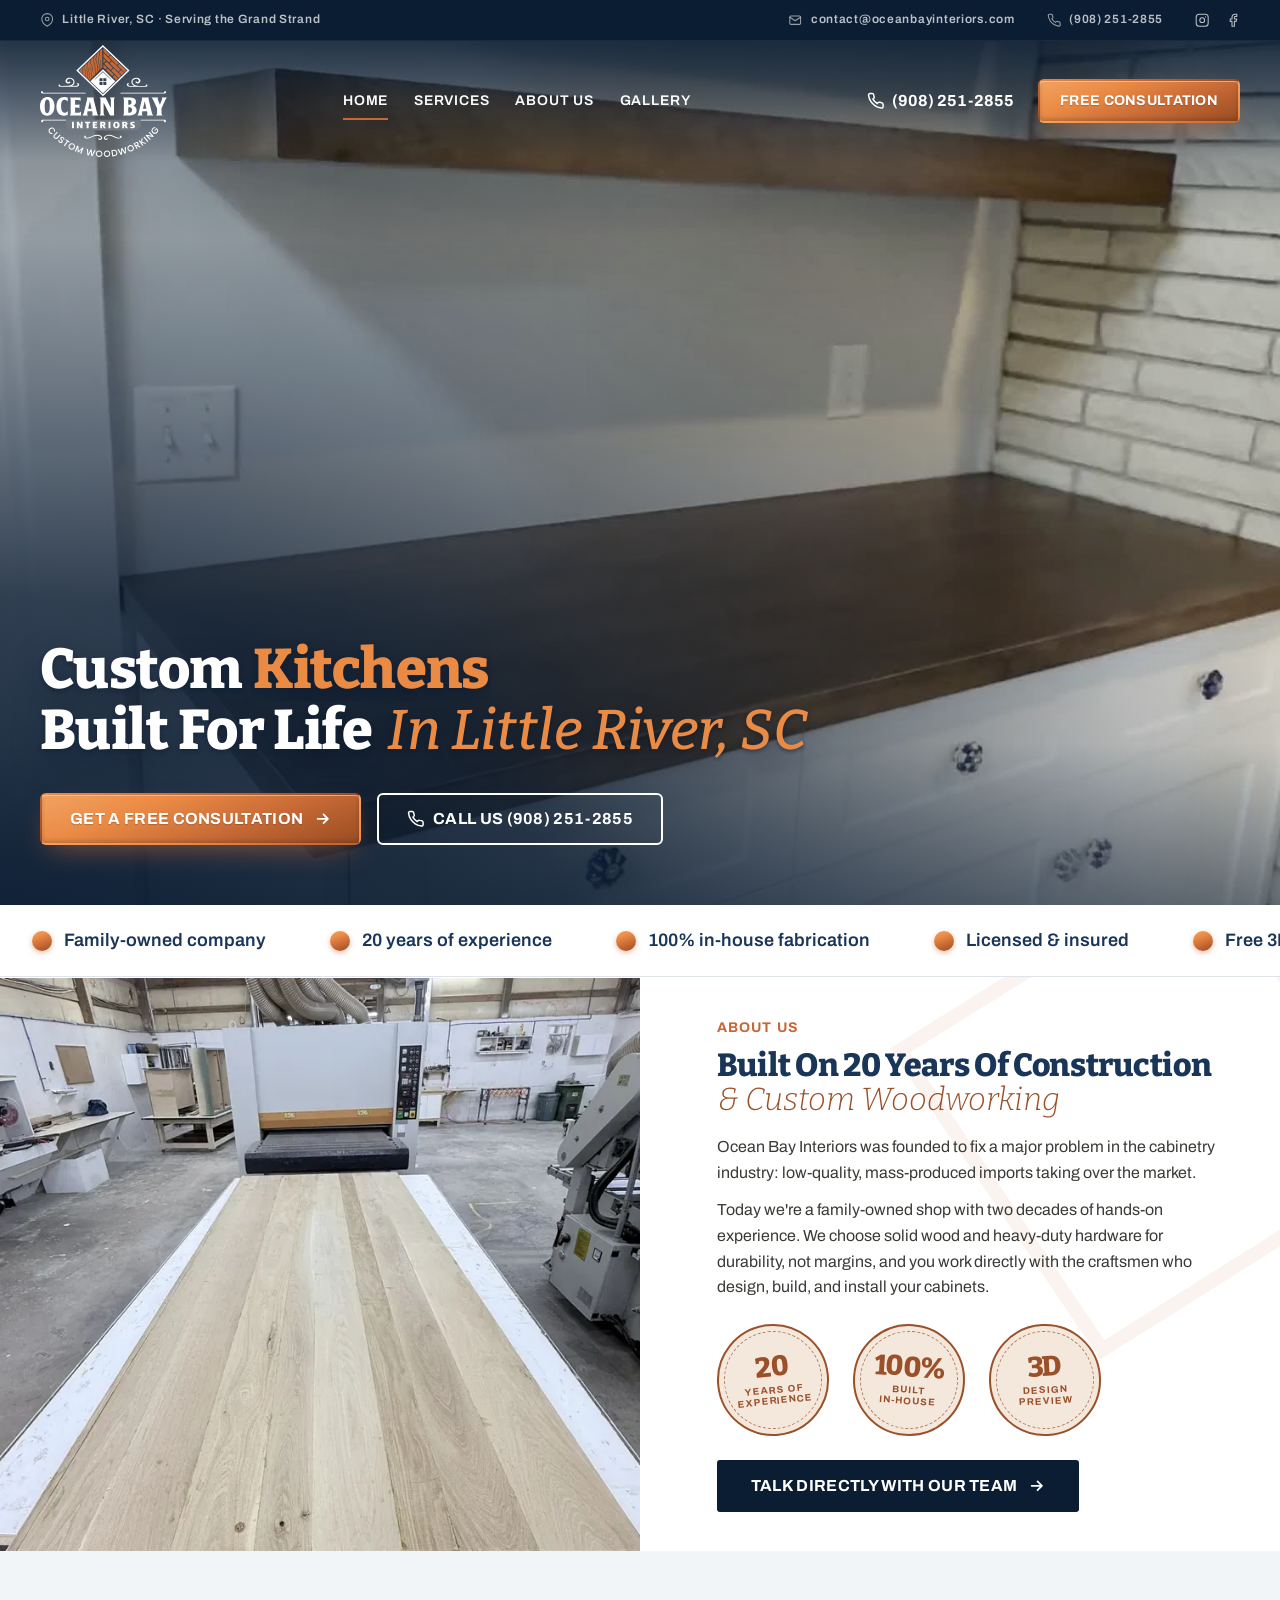
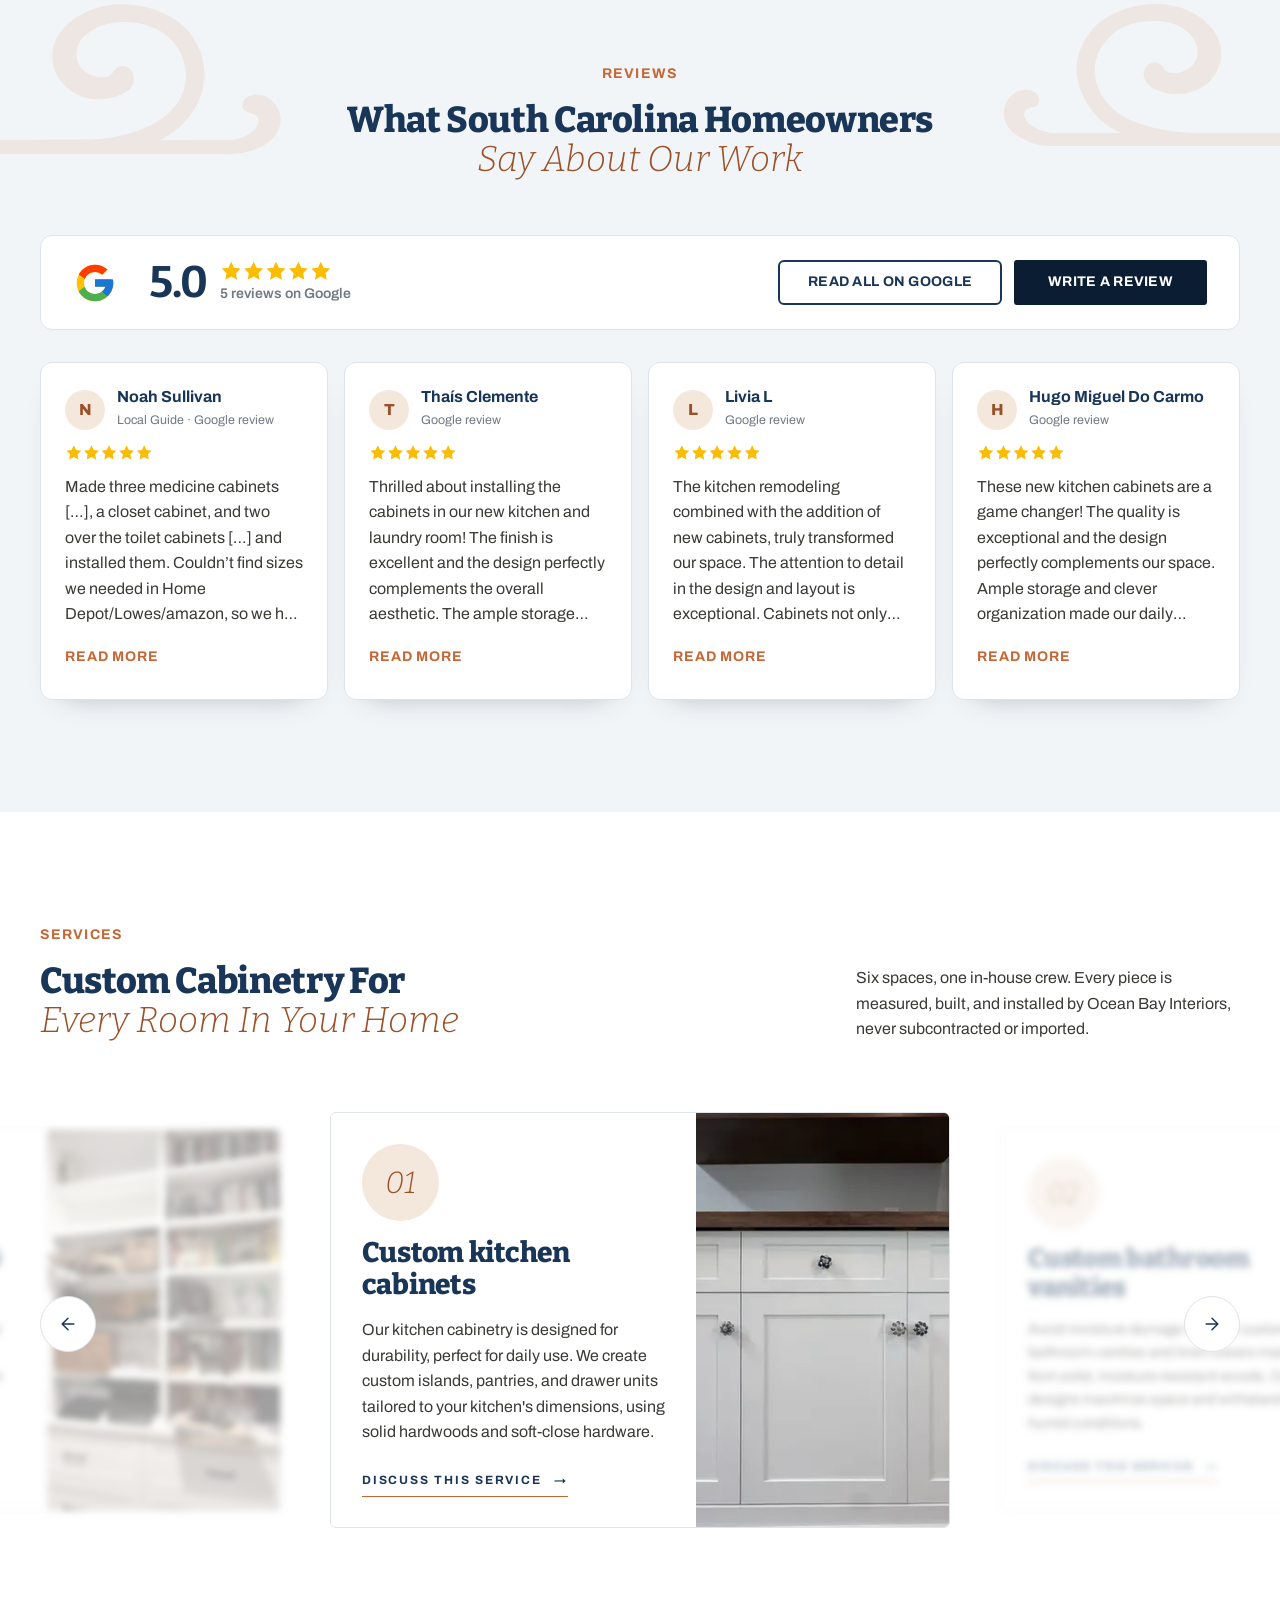
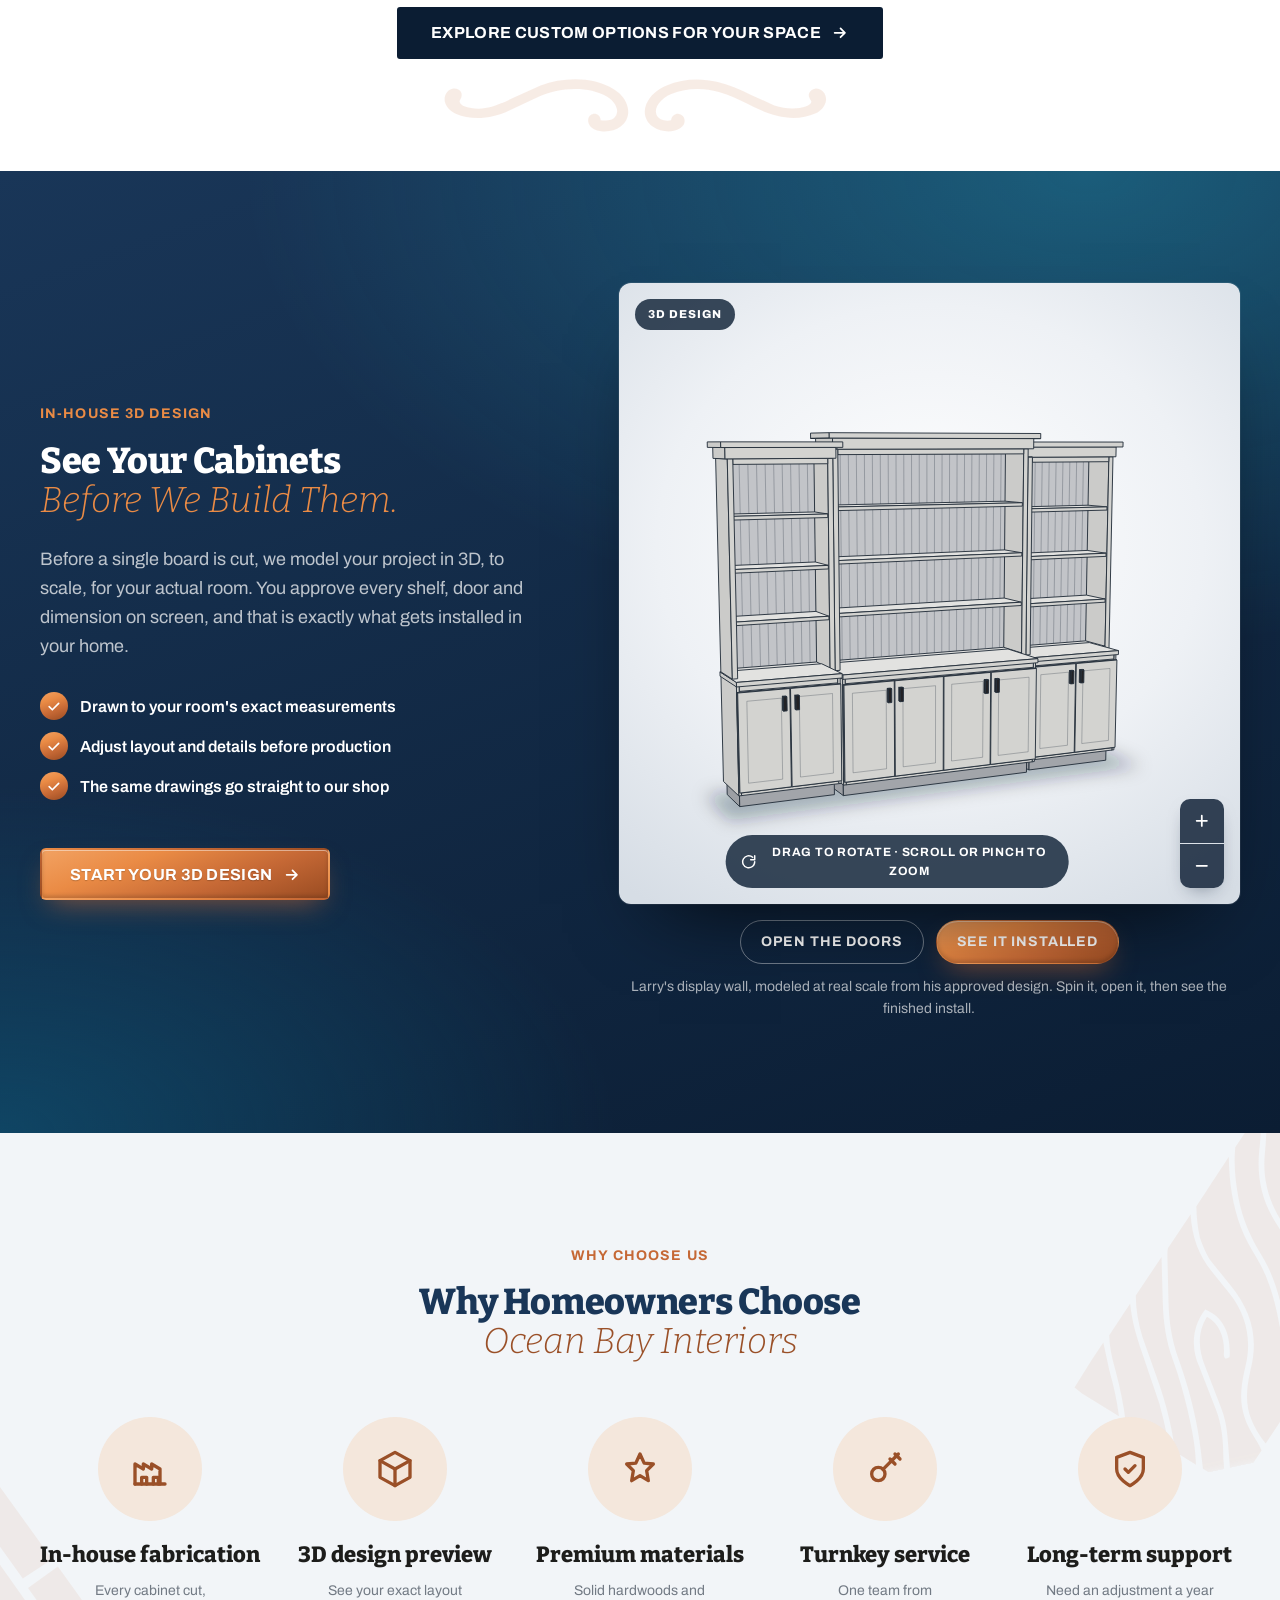
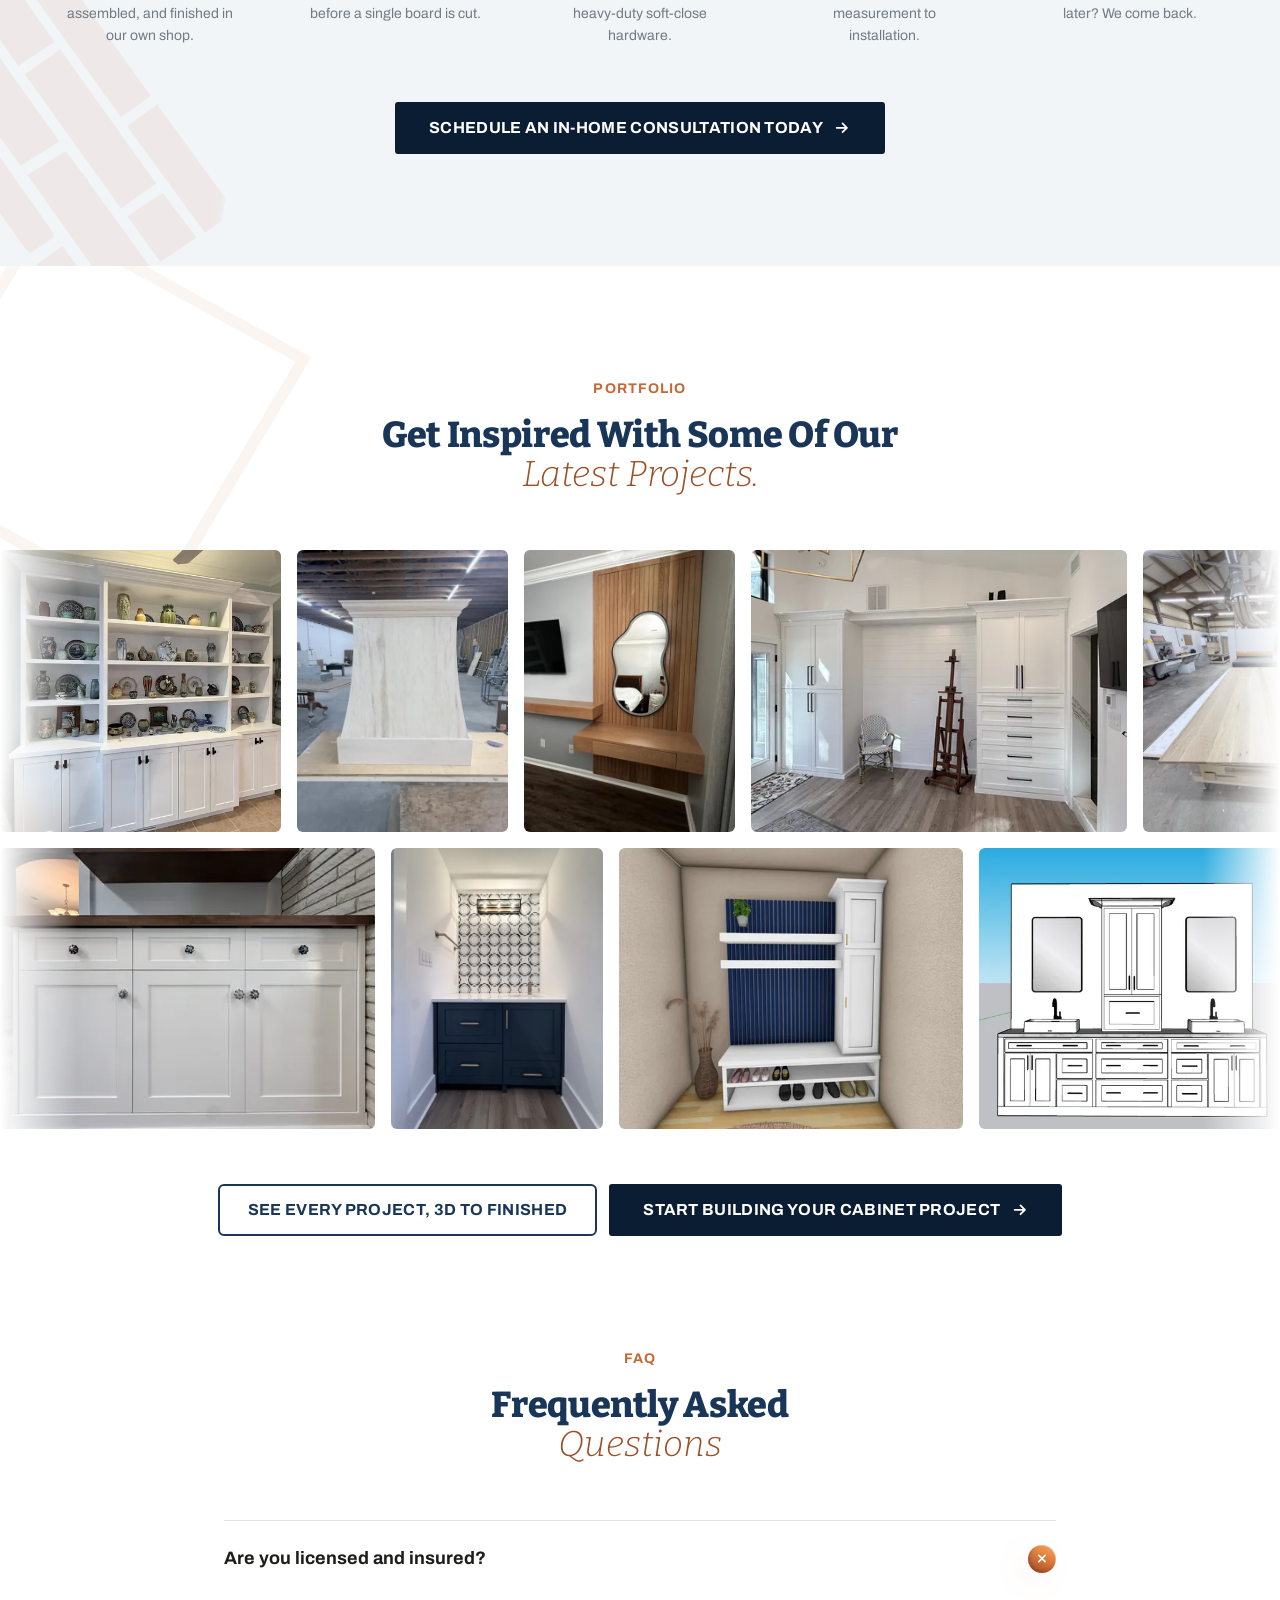
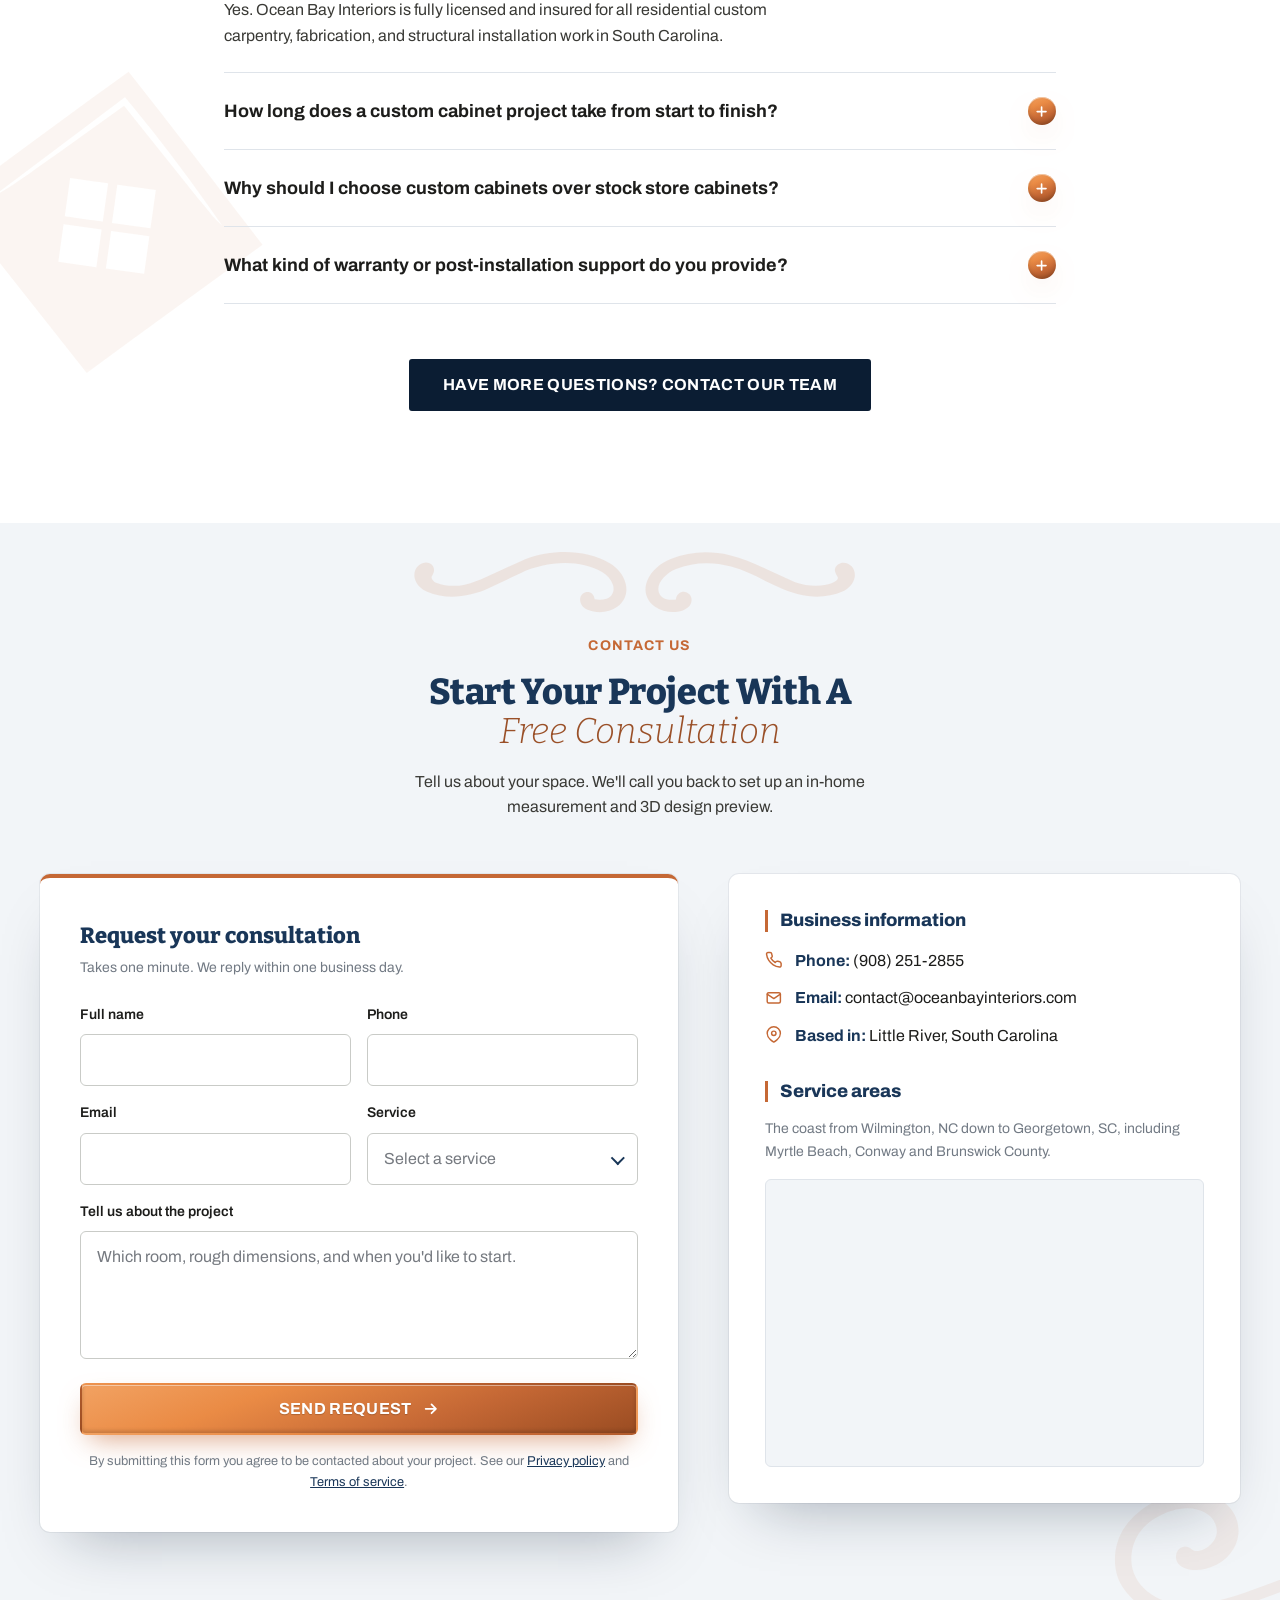
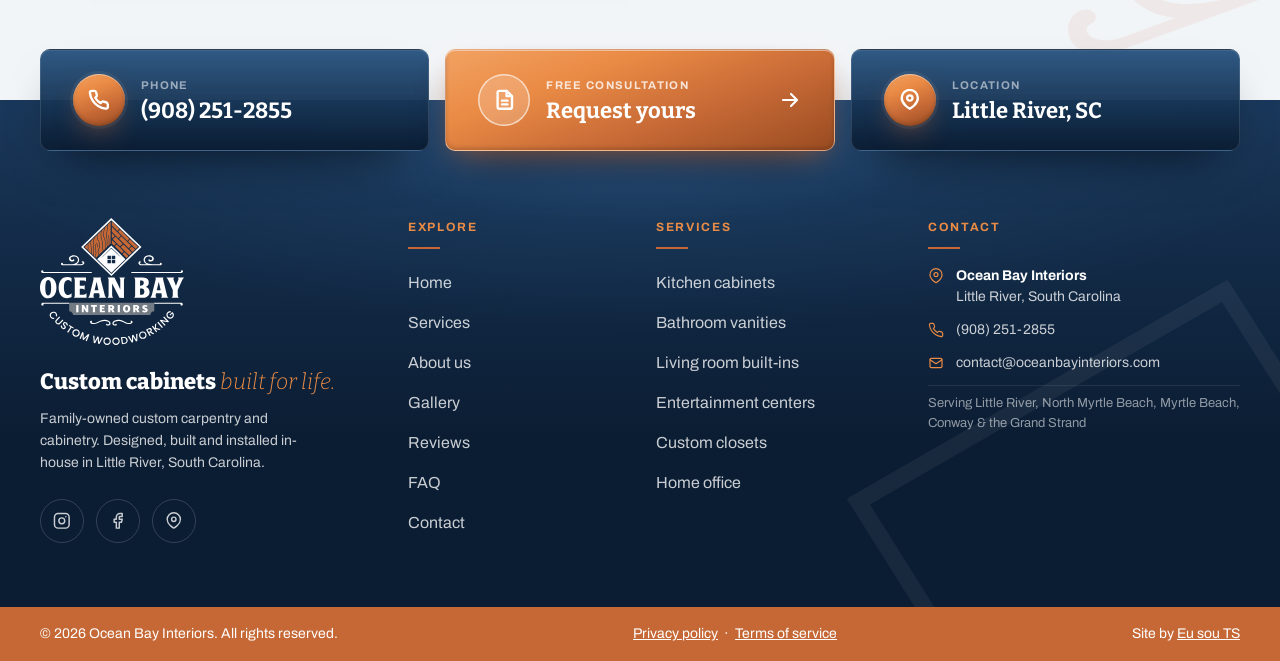
==== commit da851b50: "Longer hero video, straightened photos, interactive 3D section, Google reviews - Hero video: origina" ====
--- a/index.html
+++ b/index.html
@@ -29,7 +29,6 @@
   <!-- Fonts -->
   <link rel="preconnect" href="https://fonts.googleapis.com">
   <link rel="preconnect" href="https://fonts.gstatic.com" crossorigin>
-  <link rel="preconnect" href="https://cdn.trustindex.io">
   <link rel="stylesheet" href="https://fonts.googleapis.com/css2?family=Archivo:wght@400;600;700;800&family=Bitter:ital,wght@0,700;0,800;1,300;1,500&display=swap">
 
   <link rel="preload" as="image" href="/assets/video/hero-poster-720.jpg" media="(max-width: 47.99em)" fetchpriority="high">
@@ -285,13 +284,55 @@
           <h2 class="h2">What South Carolina homeowners <em>say about our work</em></h2>
         </div>
 
-        <!-- Google reviews via Trustindex: the loader renders the widget in place of this script tag. -->
-        <div class="reviews-widget">
-          <script defer async src="https://cdn.trustindex.io/loader.js?12d8e0d810dd623be0369a1016d"></script>
-        </div>
-
-        <div class="section__cta section__cta--center">
-          <a class="btn btn-dark" href="[[TODO: Google Business review link]]" rel="noopener">Share your experience</a>
+        <!-- Google reviews, copied word for word from the Business Profile on 2026-09-28 (5.0, 5 reviews; the 5th is a rating without text). Update by hand when new reviews come in. -->
+        <div class="greviews">
+          <div class="greviews__summary">
+            <svg class="greviews__g" viewBox="0 0 48 48" aria-hidden="true"><path fill="#FFC107" d="M43.6 20.1H42V20H24v8h11.3C33.7 32.7 29.2 36 24 36c-6.6 0-12-5.4-12-12s5.4-12 12-12c3.1 0 5.8 1.2 7.9 3.1l5.7-5.7C34 6.1 29.3 4 24 4 12.9 4 4 12.9 4 24s8.9 20 20 20 20-8.9 20-20c0-1.3-.1-2.6-.4-3.9z"/><path fill="#FF3D00" d="m6.3 14.7 6.6 4.8C14.7 15.1 19 12 24 12c3.1 0 5.8 1.2 7.9 3.1l5.7-5.7C34 6.1 29.3 4 24 4 16.3 4 9.7 8.3 6.3 14.7z"/><path fill="#4CAF50" d="M24 44c5.2 0 9.9-2 13.4-5.2l-6.2-5.2C29.2 35.1 26.7 36 24 36c-5.2 0-9.6-3.3-11.3-7.9l-6.5 5C9.5 39.6 16.2 44 24 44z"/><path fill="#1976D2" d="M43.6 20.1H42V20H24v8h11.3c-.8 2.2-2.2 4.2-4.1 5.6l6.2 5.2C37 39.2 44 34 44 24c0-1.3-.1-2.6-.4-3.9z"/></svg>
+            <div class="greviews__score">
+              <strong>5.0</strong>
+              <span class="stars" role="img" aria-label="5 out of 5 stars"><svg viewBox="0 0 120 24" aria-hidden="true"><defs><path id="st" d="M12 1.8l3.1 6.4 7 1-5 4.9 1.2 7L12 17.8 5.7 21.1l1.2-7-5-4.9 7-1z"/></defs><use href="#st"/><use href="#st" x="24"/><use href="#st" x="48"/><use href="#st" x="72"/><use href="#st" x="96"/></svg></span>
+              <span class="greviews__count">5 reviews on Google</span>
+            </div>
+            <div class="greviews__actions">
+              <a class="btn btn-outline" href="https://search.google.com/local/reviews?placeid=ChIJERlM-DlpAIkRlEDHgZH4DhE" target="_blank" rel="noopener">Read all on Google</a>
+              <a class="btn btn-dark" href="https://search.google.com/local/writereview?placeid=ChIJERlM-DlpAIkRlEDHgZH4DhE" target="_blank" rel="noopener">Write a review</a>
+            </div>
+          </div>
+
+          <ul class="greviews__list" role="list">
+            <li>
+              <figure class="greview">
+                <figcaption class="greview__head"><span class="greview__avatar" aria-hidden="true">N</span><span><strong>Noah Sullivan</strong><small>Local Guide &middot; Google review</small></span></figcaption>
+                <span class="stars stars--sm" role="img" aria-label="5 out of 5 stars"><svg viewBox="0 0 120 24" aria-hidden="true"><use href="#st"/><use href="#st" x="24"/><use href="#st" x="48"/><use href="#st" x="72"/><use href="#st" x="96"/></svg></span>
+                <blockquote class="greview__text"><p>Made three medicine cabinets [&hellip;], a closet cabinet, and two over the toilet cabinets [&hellip;] and installed them. Couldn&rsquo;t find sizes we needed in Home Depot/Lowes/amazon, so we had to explore custom builder. Gino and staff were EXTREMELY professional, kept in contact until completion, and came in at a better value than two other companies that came in at almost double the price! These cabinets look like they were built for this house though! Ocean Bay was the most economical option and a delight to work with to say the least. Definitely recommend!</p></blockquote>
+                <button type="button" class="greview__more" aria-expanded="false">Read more</button>
+              </figure>
+            </li>
+            <li>
+              <figure class="greview">
+                <figcaption class="greview__head"><span class="greview__avatar" aria-hidden="true">T</span><span><strong>Tha&iacute;s Clemente</strong><small>Google review</small></span></figcaption>
+                <span class="stars stars--sm" role="img" aria-label="5 out of 5 stars"><svg viewBox="0 0 120 24" aria-hidden="true"><use href="#st"/><use href="#st" x="24"/><use href="#st" x="48"/><use href="#st" x="72"/><use href="#st" x="96"/></svg></span>
+                <blockquote class="greview__text"><p>Thrilled about installing the cabinets in our new kitchen and laundry room! The finish is excellent and the design perfectly complements the overall aesthetic. The ample storage space is well organized and practical. The installation team was qualified and completed the job efficiently. The new cabinets truly elevated the functionality and style of both spaces. Highly recommended for a perfect and attractive storage solution.</p></blockquote>
+                <button type="button" class="greview__more" aria-expanded="false">Read more</button>
+              </figure>
+            </li>
+            <li>
+              <figure class="greview">
+                <figcaption class="greview__head"><span class="greview__avatar" aria-hidden="true">L</span><span><strong>Livia L</strong><small>Google review</small></span></figcaption>
+                <span class="stars stars--sm" role="img" aria-label="5 out of 5 stars"><svg viewBox="0 0 120 24" aria-hidden="true"><use href="#st"/><use href="#st" x="24"/><use href="#st" x="48"/><use href="#st" x="72"/><use href="#st" x="96"/></svg></span>
+                <blockquote class="greview__text"><p>The kitchen remodeling combined with the addition of new cabinets, truly transformed our space. The attention to detail in the design and layout is exceptional. Cabinets not only improve aesthetics but also provide efficient storage solutions for small kitchens like ours. The entire process was well managed and the result was incredible, as were the new flooring and finishes. Very pleased with the result that the AF1 and Ocean Bay interiors team offered us!</p></blockquote>
+                <button type="button" class="greview__more" aria-expanded="false">Read more</button>
+              </figure>
+            </li>
+            <li>
+              <figure class="greview">
+                <figcaption class="greview__head"><span class="greview__avatar" aria-hidden="true">H</span><span><strong>Hugo Miguel Do Carmo</strong><small>Google review</small></span></figcaption>
+                <span class="stars stars--sm" role="img" aria-label="5 out of 5 stars"><svg viewBox="0 0 120 24" aria-hidden="true"><use href="#st"/><use href="#st" x="24"/><use href="#st" x="48"/><use href="#st" x="72"/><use href="#st" x="96"/></svg></span>
+                <blockquote class="greview__text"><p>These new kitchen cabinets are a game changer! The quality is exceptional and the design perfectly complements our space. Ample storage and clever organization made our daily routine a breeze. Installation went smoothly and the durability is impressive. We are very pleased with this change, an investment that is certainly worth it.</p></blockquote>
+                <button type="button" class="greview__more" aria-expanded="false">Read more</button>
+              </figure>
+            </li>
+          </ul>
         </div>
       </div>
     </section>
@@ -329,7 +370,7 @@
               <p>Avoid moisture damage with our custom bathroom vanities and linen towers made from solid, moisture-resistant woods. Our designs maximize space and withstand humid conditions.</p>
               <a class="link-rule" href="#contact">Discuss this service <span aria-hidden="true">&rarr;</span></a>
             </div>
-            <img class="svc-card__image svc-card__image--bathroom" src="/assets/img/svc-bathroom-900.webp" srcset="/assets/img/svc-bathroom-600.webp 600w, /assets/img/svc-bathroom-900.webp 900w" sizes="(min-width: 48em) 260px, 92vw" width="900" height="675" loading="lazy" decoding="async" alt="White custom bathroom vanity with a marble top and brass faucet against patterned wallpaper, Little River, SC">
+            <img class="svc-card__image svc-card__image--bathroom" src="/assets/img/svc-bathroom-900.webp" srcset="/assets/img/svc-bathroom-600.webp 600w, /assets/img/svc-bathroom-900.webp 900w" sizes="(min-width: 48em) 260px, 92vw" width="900" height="675" loading="lazy" decoding="async" alt="Navy custom bathroom vanity with shaker drawers, white quartz top and patterned tile backsplash, Little River, SC">
           </article>
           <article class="svc-card">
             <div class="svc-card__content">
@@ -373,6 +414,46 @@
         <div class="section__cta section__cta--center">
           <a class="btn btn-dark" href="#contact">Explore custom options for your space<svg class="arrow" aria-hidden="true" viewBox="0 0 24 24" fill="none" stroke="currentColor" stroke-width="2.4" stroke-linecap="round" stroke-linejoin="round"><path d="M5 12h14M13 6l6 6-6 6"/></svg></a>
         </div>
+      </div>
+    </section>
+
+    <!-- ============================== 3D DESIGN ============================== -->
+    <!-- Rotating 3D model drawn in SVG by js/cabinet3d.js (real dimensions of Larry's wall); fades to the install photo. -->
+    <section class="section section--dark design3d" id="design-3d" aria-labelledby="design3d-title">
+      <div class="container design3d__grid reveal">
+        <div class="design3d__text">
+          <span class="kicker">In-house 3D design</span>
+          <h2 class="h2" id="design3d-title">See your cabinets <em>before we build them.</em></h2>
+          <p class="lead">Before a single board is cut, we model your project in 3D, to scale, for your actual room. You approve every shelf, door and dimension on screen, and that is exactly what gets installed in your home.</p>
+          <ul class="design3d__points" role="list">
+            <li><span class="seal seal--sm" aria-hidden="true"><svg viewBox="0 0 24 24" fill="none" stroke="currentColor" stroke-width="3" stroke-linecap="round" stroke-linejoin="round"><path d="M5 12l5 5L20 7"/></svg></span>Drawn to your room's exact measurements</li>
+            <li><span class="seal seal--sm" aria-hidden="true"><svg viewBox="0 0 24 24" fill="none" stroke="currentColor" stroke-width="3" stroke-linecap="round" stroke-linejoin="round"><path d="M5 12l5 5L20 7"/></svg></span>Adjust layout and details before production</li>
+            <li><span class="seal seal--sm" aria-hidden="true"><svg viewBox="0 0 24 24" fill="none" stroke="currentColor" stroke-width="3" stroke-linecap="round" stroke-linejoin="round"><path d="M5 12l5 5L20 7"/></svg></span>The same drawings go straight to our shop</li>
+          </ul>
+          <a class="btn btn-primary" href="#contact">Start your 3D design<svg class="arrow" aria-hidden="true" viewBox="0 0 24 24" fill="none" stroke="currentColor" stroke-width="2.4" stroke-linecap="round" stroke-linejoin="round"><path d="M5 12h14M13 6l6 6-6 6"/></svg></a>
+        </div>
+
+        <figure class="model3d" data-model3d>
+          <div class="model3d__stage" tabindex="0" role="group" aria-label="Interactive 3D model of Larry's display wall. Drag or use the arrow keys to rotate it; scroll, pinch or use plus and minus to zoom.">
+            <svg class="model3d__svg" viewBox="0 0 1200 1200" aria-hidden="true">
+              <defs><filter id="m3-soft" x="-30%" y="-80%" width="160%" height="260%"><feGaussianBlur stdDeviation="16"/></filter></defs>
+              <g class="model3d__layer"></g>
+            </svg>
+            <img class="model3d__photo" src="/assets/img/design3d-real-1200.webp" width="1200" height="1200" loading="lazy" decoding="async" alt="The finished white display wall installed in Larry's home, matching the 3D design">
+            <span class="model3d__tag" aria-hidden="true"><span class="model3d__tag-3d">3D design</span><span class="model3d__tag-real">Installed</span></span>
+            <span class="model3d__hint" aria-hidden="true"><svg viewBox="0 0 24 24" fill="none" stroke="currentColor" stroke-width="2.2" stroke-linecap="round" stroke-linejoin="round"><path d="M21 12a9 9 0 1 1-3-6.7"/><path d="M21 3v6h-6"/></svg>Drag to rotate &middot; scroll or pinch to zoom</span>
+            <div class="model3d__zoom" role="group" aria-label="Zoom">
+              <button type="button" data-zoom="in" aria-label="Zoom in"><svg aria-hidden="true" viewBox="0 0 24 24" fill="none" stroke="currentColor" stroke-width="2.4" stroke-linecap="round"><path d="M12 5v14M5 12h14"/></svg></button>
+              <button type="button" data-zoom="out" aria-label="Zoom out"><svg aria-hidden="true" viewBox="0 0 24 24" fill="none" stroke="currentColor" stroke-width="2.4" stroke-linecap="round"><path d="M5 12h14"/></svg></button>
+              <button type="button" data-zoom="reset" class="model3d__zoom-reset" aria-label="Reset zoom"><svg aria-hidden="true" viewBox="0 0 24 24" fill="none" stroke="currentColor" stroke-width="2.2" stroke-linecap="round" stroke-linejoin="round"><path d="M4 9V4h5M20 15v5h-5M4 4l6 6M20 20l-6-6"/></svg></button>
+            </div>
+          </div>
+          <div class="model3d__controls">
+            <button type="button" class="model3d__btn" data-doors aria-pressed="false">Open the doors</button>
+            <button type="button" class="model3d__btn model3d__btn--accent" data-photo aria-pressed="false">See it installed</button>
+          </div>
+          <figcaption class="model3d__cap">Larry's display wall, modeled at real scale from his approved design. Spin it, open it, then see the finished install.</figcaption>
+        </figure>
       </div>
     </section>
 
@@ -509,7 +590,6 @@
           <div class="wall__row wall__row--right">
             <div class="wall__track">
               <figure class="wall__item" style="--ar:1.3333"><a href="/assets/gallery/kip-connelly-014-1200.webp" data-lb><img src="/assets/gallery/kip-connelly-014-480.webp" srcset="/assets/gallery/kip-connelly-014-480.webp 480w, /assets/gallery/kip-connelly-014-800.webp 800w" sizes="427px" width="480" height="360" loading="lazy" decoding="async" alt="Walnut floating shelves and white shaker base cabinets"></a></figure>
-              <figure class="wall__item" style="--ar:0.7500"><a href="/assets/gallery/konrady-005-1200.webp" data-lb><img src="/assets/gallery/konrady-005-480.webp" srcset="/assets/gallery/konrady-005-480.webp 480w, /assets/gallery/konrady-005-800.webp 800w" sizes="240px" width="480" height="640" loading="lazy" decoding="async" alt="Custom white bathroom cabinetry and built-in display cabinets"></a></figure>
               <figure class="wall__item" style="--ar:0.7500"><a href="/assets/gallery/merry-008-1200.webp" data-lb><img src="/assets/gallery/merry-008-480.webp" srcset="/assets/gallery/merry-008-480.webp 480w, /assets/gallery/merry-008-800.webp 800w" sizes="240px" width="480" height="640" loading="lazy" decoding="async" alt="White custom closet and entry cabinetry with a navy vanity"></a></figure>
               <figure class="wall__item" style="--ar:1.2222"><a href="/assets/gallery/roby-001-1200.webp" data-lb><img src="/assets/gallery/roby-001-480.webp" srcset="/assets/gallery/roby-001-480.webp 480w, /assets/gallery/roby-001-800.webp 800w" sizes="391px" width="480" height="393" loading="lazy" decoding="async" alt="Custom mudroom bench with navy beadboard and storage cabinets"></a></figure>
               <figure class="wall__item" style="--ar:1.0757"><a href="/assets/gallery/tony-001-1200.webp" data-lb><img src="/assets/gallery/tony-001-480.webp" srcset="/assets/gallery/tony-001-480.webp 480w, /assets/gallery/tony-001-800.webp 800w" sizes="344px" width="480" height="446" loading="lazy" decoding="async" alt="3D design preview of a custom double-sink vanity"></a></figure>
@@ -520,7 +600,6 @@
               <figure class="wall__item" style="--ar:0.7500"><a href="/assets/gallery/roby-003-1200.webp" data-lb><img src="/assets/gallery/roby-003-480.webp" srcset="/assets/gallery/roby-003-480.webp 480w, /assets/gallery/roby-003-800.webp 800w" sizes="240px" width="480" height="640" loading="lazy" decoding="async" alt="Custom mudroom bench with navy beadboard and storage cabinets"></a></figure>
               <figure class="wall__item" style="--ar:0.7500"><a href="/assets/gallery/jimmy-017-1200.webp" data-lb><img src="/assets/gallery/jimmy-017-480.webp" srcset="/assets/gallery/jimmy-017-480.webp 480w, /assets/gallery/jimmy-017-800.webp 800w" sizes="240px" width="480" height="640" loading="lazy" decoding="async" alt="Custom oak slat wall with floating vanity shelf and backlit mirror"></a></figure>
               <figure class="wall__item" style="--ar:0.7500"><a href="/assets/gallery/kip-connelly-005-1200.webp" data-lb><img src="/assets/gallery/kip-connelly-005-480.webp" srcset="/assets/gallery/kip-connelly-005-480.webp 480w, /assets/gallery/kip-connelly-005-800.webp 800w" sizes="240px" width="480" height="640" loading="lazy" decoding="async" alt="Walnut floating shelves and white shaker base cabinets"></a></figure>
-              <figure class="wall__item" style="--ar:0.7500"><a href="/assets/gallery/jimmy-016-1200.webp" data-lb><img src="/assets/gallery/jimmy-016-480.webp" srcset="/assets/gallery/jimmy-016-480.webp 480w, /assets/gallery/jimmy-016-800.webp 800w" sizes="240px" width="480" height="640" loading="lazy" decoding="async" alt="Custom oak slat wall with floating vanity shelf and backlit mirror"></a></figure>
               <figure class="wall__item" style="--ar:0.7500"><a href="/assets/gallery/kip-connelly-007-1200.webp" data-lb><img src="/assets/gallery/kip-connelly-007-480.webp" srcset="/assets/gallery/kip-connelly-007-480.webp 480w, /assets/gallery/kip-connelly-007-800.webp 800w" sizes="240px" width="480" height="640" loading="lazy" decoding="async" alt="Walnut floating shelves and white shaker base cabinets"></a></figure>
               <figure class="wall__item" style="--ar:1.3333"><a href="/assets/gallery/kip-connelly-015-1200.webp" data-lb><img src="/assets/gallery/kip-connelly-015-480.webp" srcset="/assets/gallery/kip-connelly-015-480.webp 480w, /assets/gallery/kip-connelly-015-800.webp 800w" sizes="427px" width="480" height="360" loading="lazy" decoding="async" alt="Walnut floating shelves and white shaker base cabinets"></a></figure>
               <figure class="wall__item" style="--ar:0.7500"><a href="/assets/gallery/roby-002-1200.webp" data-lb><img src="/assets/gallery/roby-002-480.webp" srcset="/assets/gallery/roby-002-480.webp 480w, /assets/gallery/roby-002-800.webp 800w" sizes="240px" width="480" height="640" loading="lazy" decoding="async" alt="Custom mudroom bench with navy beadboard and storage cabinets"></a></figure>
@@ -546,7 +625,6 @@
             </div>
             <div class="wall__track" aria-hidden="true">
               <figure class="wall__item" style="--ar:1.3333"><a href="/assets/gallery/kip-connelly-014-1200.webp" data-lb><img src="/assets/gallery/kip-connelly-014-480.webp" srcset="/assets/gallery/kip-connelly-014-480.webp 480w, /assets/gallery/kip-connelly-014-800.webp 800w" sizes="427px" width="480" height="360" loading="lazy" decoding="async" alt="Walnut floating shelves and white shaker base cabinets"></a></figure>
-              <figure class="wall__item" style="--ar:0.7500"><a href="/assets/gallery/konrady-005-1200.webp" data-lb><img src="/assets/gallery/konrady-005-480.webp" srcset="/assets/gallery/konrady-005-480.webp 480w, /assets/gallery/konrady-005-800.webp 800w" sizes="240px" width="480" height="640" loading="lazy" decoding="async" alt="Custom white bathroom cabinetry and built-in display cabinets"></a></figure>
               <figure class="wall__item" style="--ar:0.7500"><a href="/assets/gallery/merry-008-1200.webp" data-lb><img src="/assets/gallery/merry-008-480.webp" srcset="/assets/gallery/merry-008-480.webp 480w, /assets/gallery/merry-008-800.webp 800w" sizes="240px" width="480" height="640" loading="lazy" decoding="async" alt="White custom closet and entry cabinetry with a navy vanity"></a></figure>
               <figure class="wall__item" style="--ar:1.2222"><a href="/assets/gallery/roby-001-1200.webp" data-lb><img src="/assets/gallery/roby-001-480.webp" srcset="/assets/gallery/roby-001-480.webp 480w, /assets/gallery/roby-001-800.webp 800w" sizes="391px" width="480" height="393" loading="lazy" decoding="async" alt="Custom mudroom bench with navy beadboard and storage cabinets"></a></figure>
               <figure class="wall__item" style="--ar:1.0757"><a href="/assets/gallery/tony-001-1200.webp" data-lb><img src="/assets/gallery/tony-001-480.webp" srcset="/assets/gallery/tony-001-480.webp 480w, /assets/gallery/tony-001-800.webp 800w" sizes="344px" width="480" height="446" loading="lazy" decoding="async" alt="3D design preview of a custom double-sink vanity"></a></figure>
@@ -557,7 +635,6 @@
               <figure class="wall__item" style="--ar:0.7500"><a href="/assets/gallery/roby-003-1200.webp" data-lb><img src="/assets/gallery/roby-003-480.webp" srcset="/assets/gallery/roby-003-480.webp 480w, /assets/gallery/roby-003-800.webp 800w" sizes="240px" width="480" height="640" loading="lazy" decoding="async" alt="Custom mudroom bench with navy beadboard and storage cabinets"></a></figure>
               <figure class="wall__item" style="--ar:0.7500"><a href="/assets/gallery/jimmy-017-1200.webp" data-lb><img src="/assets/gallery/jimmy-017-480.webp" srcset="/assets/gallery/jimmy-017-480.webp 480w, /assets/gallery/jimmy-017-800.webp 800w" sizes="240px" width="480" height="640" loading="lazy" decoding="async" alt="Custom oak slat wall with floating vanity shelf and backlit mirror"></a></figure>
               <figure class="wall__item" style="--ar:0.7500"><a href="/assets/gallery/kip-connelly-005-1200.webp" data-lb><img src="/assets/gallery/kip-connelly-005-480.webp" srcset="/assets/gallery/kip-connelly-005-480.webp 480w, /assets/gallery/kip-connelly-005-800.webp 800w" sizes="240px" width="480" height="640" loading="lazy" decoding="async" alt="Walnut floating shelves and white shaker base cabinets"></a></figure>
-              <figure class="wall__item" style="--ar:0.7500"><a href="/assets/gallery/jimmy-016-1200.webp" data-lb><img src="/assets/gallery/jimmy-016-480.webp" srcset="/assets/gallery/jimmy-016-480.webp 480w, /assets/gallery/jimmy-016-800.webp 800w" sizes="240px" width="480" height="640" loading="lazy" decoding="async" alt="Custom oak slat wall with floating vanity shelf and backlit mirror"></a></figure>
               <figure class="wall__item" style="--ar:0.7500"><a href="/assets/gallery/kip-connelly-007-1200.webp" data-lb><img src="/assets/gallery/kip-connelly-007-480.webp" srcset="/assets/gallery/kip-connelly-007-480.webp 480w, /assets/gallery/kip-connelly-007-800.webp 800w" sizes="240px" width="480" height="640" loading="lazy" decoding="async" alt="Walnut floating shelves and white shaker base cabinets"></a></figure>
               <figure class="wall__item" style="--ar:1.3333"><a href="/assets/gallery/kip-connelly-015-1200.webp" data-lb><img src="/assets/gallery/kip-connelly-015-480.webp" srcset="/assets/gallery/kip-connelly-015-480.webp 480w, /assets/gallery/kip-connelly-015-800.webp 800w" sizes="427px" width="480" height="360" loading="lazy" decoding="async" alt="Walnut floating shelves and white shaker base cabinets"></a></figure>
               <figure class="wall__item" style="--ar:0.7500"><a href="/assets/gallery/roby-002-1200.webp" data-lb><img src="/assets/gallery/roby-002-480.webp" srcset="/assets/gallery/roby-002-480.webp 480w, /assets/gallery/roby-002-800.webp 800w" sizes="240px" width="480" height="640" loading="lazy" decoding="async" alt="Custom mudroom bench with navy beadboard and storage cabinets"></a></figure>
@@ -793,5 +870,6 @@
   </div>
 
   <script src="/js/main.js" defer></script>
+  <script src="/js/cabinet3d.js" defer></script>
 </body>
 </html>
--- a/css/style.css
+++ b/css/style.css
@@ -479,11 +479,11 @@
   .about__text { grid-column: 3; align-self: center; padding-inline: clamp(3rem, 6vw, 6rem) 0; }
 }
 
-/* Reviews: Trustindex widget (Google reviews). Centered head + CTA. */
+/* Reviews: Google reviews copied into the page (summary bar + cards) */
 .section-head--center { text-align: center; }
 .section-head--center .h2 { margin-inline: auto; max-width: 32ch; }
 .section__cta--center { text-align: center; }
-.reviews-widget { min-height: 12rem; } /* reserve space so the page doesn't jump when the widget loads */
+
 
 /* --------------------------------------------------------------------------
    Services: horizontal scroll-snap track (same pattern as the Tuon site).
@@ -935,11 +935,11 @@
   .reveal .about__text > :nth-child(6) { transition-delay: 0.7s; }
   .reveal.is-in .about__text > * { opacity: 1; transform: none; }
 
-  .reveal .services__wrap, .reveal .wall, .reveal .reviews-widget, .reveal .faq__list, .reveal .section__cta {
+  .reveal .services__wrap, .reveal .wall, .reveal .greviews, .reveal .faq__list, .reveal .section__cta {
     opacity: 0; transform: translateY(28px); transition: opacity 0.8s var(--reveal-ease), transform 0.8s var(--reveal-ease); transition-delay: 0.25s;
   }
   .reveal .section__cta { transition-delay: 0.45s; }
-  .reveal.is-in .services__wrap, .reveal.is-in .wall, .reveal.is-in .reviews-widget, .reveal.is-in .faq__list, .reveal.is-in .section__cta { opacity: 1; transform: none; }
+  .reveal.is-in .services__wrap, .reveal.is-in .wall, .reveal.is-in .greviews, .reveal.is-in .faq__list, .reveal.is-in .section__cta { opacity: 1; transform: none; }
 
   /* Contact: form from the left, info card from the right */
   .reveal .form-card { opacity: 0; transform: translateX(-32px); transition: opacity 0.8s var(--reveal-ease), transform 0.8s var(--reveal-ease); }
@@ -1112,3 +1112,91 @@
 .section__cta--center:has(.btn + .btn) { display: flex; flex-wrap: wrap; justify-content: center; gap: var(--s-3); }
 .page-gallery .site-header.is-solid { background: #fff; } /* translucent white turns grey over the dark banner */
 @media (max-width: 39.99em) { .gallery-banner .kicker { display: block; text-align: center; } .gallery-banner .kicker::before, .gallery-banner .kicker::after { display: none; } }
+
+/* --------------------------------------------------------------------------
+   3D design: text + interactive SVG compare (3D render vs installed photo)
+   -------------------------------------------------------------------------- */
+.design3d__grid { display: grid; gap: clamp(2.5rem, 2rem + 3vw, 4.5rem); align-items: center; }
+@media (min-width: 64em) { .design3d__grid { grid-template-columns: 0.9fr 1.1fr; } }
+.design3d__text .lead { margin-top: var(--s-5); }
+.design3d__points { display: grid; gap: var(--s-3); margin: var(--s-6) 0 var(--s-7, 3rem); font-weight: 600; }
+.design3d__points li { display: flex; align-items: center; gap: var(--s-3); }
+.design3d__points .seal { box-shadow: none; }
+
+/* Rotating 3D model (js/cabinet3d.js draws the SVG); the real photo fades in on "See it installed" */
+.model3d { margin: 0; }
+.model3d__stage {
+  position: relative; aspect-ratio: 1; border-radius: 12px; overflow: hidden; outline: none;
+  background: radial-gradient(ellipse 80% 70% at 50% 42%, #ffffff 0%, #eef1f5 55%, #d6dde5 100%);
+  box-shadow: 0 40px 80px -40px rgba(0, 0, 0, 0.8), 0 0 0 1px rgba(255, 255, 255, 0.08);
+  cursor: grab; touch-action: pan-y; user-select: none; -webkit-user-select: none;
+}
+.model3d__stage:active { cursor: grabbing; }
+.model3d__stage:focus-visible { outline: 3px solid var(--copper-bright); outline-offset: 4px; }
+.model3d__svg { display: block; width: 100%; height: 100%; }
+.model3d__layer path { stroke: #25303c; stroke-width: 1.8; stroke-linejoin: round; }
+.model3d__layer .dec { fill: none; stroke-width: 1.1; opacity: 0.5; }
+.model3d__layer .shadow { fill: rgba(11, 29, 51, 0.3); stroke: none; }
+.model3d__photo { position: absolute; inset: 0; width: 100%; height: 100%; object-fit: cover; opacity: 0; transform: scale(1.04); transition: opacity 0.8s var(--ease), transform 1.2s var(--ease); pointer-events: none; }
+.model3d.is-photo .model3d__photo { opacity: 1; transform: none; }
+.model3d.is-photo .model3d__stage { cursor: default; }
+.model3d__tag {
+  position: absolute; top: var(--s-4); left: var(--s-4); padding: 0.4rem 0.85rem; border-radius: 999px; pointer-events: none;
+  font-size: 0.72rem; font-weight: 800; letter-spacing: 0.08em; text-transform: uppercase; color: #fff; background: rgba(11, 29, 51, 0.8);
+  transition: background-color 0.4s var(--ease);
+}
+.model3d__tag-real, .model3d.is-photo .model3d__tag-3d { display: none; }
+.model3d.is-photo .model3d__tag-real { display: inline; }
+.model3d.is-photo .model3d__tag { background: var(--copper); }
+.model3d__hint {
+  position: absolute; left: 50%; bottom: var(--s-4); transform: translateX(-50%); display: inline-flex; align-items: center; gap: var(--s-2);
+  padding: 0.45rem 0.9rem; border-radius: 999px; background: rgba(11, 29, 51, 0.8); color: #fff; pointer-events: none; white-space: nowrap;
+  font-size: 0.75rem; font-weight: 700; letter-spacing: 0.06em; text-transform: uppercase; transition: opacity 0.4s var(--ease);
+}
+.model3d__hint svg { width: 1.1rem; height: 1.1rem; }
+.model3d.is-touched .model3d__hint { opacity: 0; }
+.model3d__controls { display: flex; flex-wrap: wrap; justify-content: center; gap: var(--s-3); margin-top: var(--s-4); }
+.model3d__btn {
+  min-height: 2.75rem; padding: 0 1.25rem; border-radius: 999px; cursor: pointer;
+  border: 1.5px solid rgba(255, 255, 255, 0.4); background: transparent; color: #fff;
+  font-weight: 700; font-size: var(--fs-0); letter-spacing: 0.06em; text-transform: uppercase;
+  transition: border-color 0.2s var(--ease), background-color 0.2s var(--ease);
+}
+.model3d__btn:hover { border-color: var(--copper-bright); }
+.model3d__btn--accent { background: var(--copper-gloss); border-color: transparent; box-shadow: var(--copper-shadow); }
+.model3d__btn--accent:hover { filter: brightness(1.08); }
+.model3d__cap { margin-top: var(--s-3); font-size: var(--fs-0); color: rgba(255, 255, 255, 0.65); text-align: center; }
+.model3d__hint { max-width: calc(100% - 7rem); white-space: normal; text-align: center; left: calc(50% - 2rem); }
+.model3d__zoom { position: absolute; right: var(--s-4); bottom: var(--s-4); display: grid; gap: 1px; border-radius: 10px; overflow: hidden; box-shadow: 0 8px 20px -10px rgba(11, 29, 51, 0.6); transition: opacity 0.3s var(--ease); }
+.model3d__zoom button { width: 2.75rem; height: 2.75rem; display: grid; place-items: center; border: 0; background: rgba(11, 29, 51, 0.82); color: #fff; cursor: pointer; transition: background-color 0.2s var(--ease); }
+.model3d__zoom button:hover { background: var(--copper); }
+.model3d__zoom svg { width: 1.1rem; height: 1.1rem; }
+.model3d__zoom-reset { display: none !important; }
+.model3d.is-zoomed .model3d__zoom-reset { display: grid !important; }
+.model3d.is-photo .model3d__zoom { opacity: 0; pointer-events: none; }
+
+/* Google reviews (static copy of the Business Profile) */
+.greviews__summary {
+  display: flex; flex-wrap: wrap; align-items: center; justify-content: center; gap: var(--s-4) var(--s-6);
+  padding: var(--s-5) var(--s-6); margin-bottom: var(--s-6); background: var(--paper); border: 1px solid var(--line); border-radius: 12px;
+}
+.greviews__g { width: 2.75rem; height: 2.75rem; flex: none; }
+.greviews__score { display: grid; grid-template-columns: auto auto; align-items: center; gap: 0 var(--s-3); }
+.greviews__score strong { grid-row: span 2; font-family: var(--font-display); font-size: 2.75rem; line-height: 1; color: var(--navy); }
+.greviews__count { font-size: var(--fs-0); color: var(--slate); font-weight: 600; }
+.greviews__actions { display: flex; flex-wrap: wrap; justify-content: center; gap: var(--s-3); }
+.greviews__actions .btn { min-height: 2.75rem; font-size: var(--fs-0); }
+@media (min-width: 64em) { .greviews__actions { margin-left: auto; } .greviews__summary { justify-content: flex-start; } }
+.stars svg { display: block; width: 7rem; height: 1.4rem; fill: #fbbc04; }
+.stars--sm svg { width: 5.5rem; height: 1.1rem; }
+.greviews__list { display: grid; gap: var(--s-4); grid-template-columns: repeat(auto-fit, minmax(min(100%, 16.5rem), 1fr)); align-items: start; }
+.greview { margin: 0; height: 100%; display: flex; flex-direction: column; gap: var(--s-3); padding: var(--s-5); background: var(--paper); border: 1px solid var(--line); border-radius: 12px; box-shadow: 0 14px 30px -24px rgba(11, 29, 51, 0.45); }
+.greview__head { display: flex; align-items: center; gap: var(--s-3); }
+.greview__head strong { display: block; color: var(--navy); line-height: 1.2; }
+.greview__head small { color: var(--slate); font-size: 0.78rem; }
+.greview__avatar { flex: none; width: 2.5rem; height: 2.5rem; border-radius: 50%; display: grid; place-items: center; background: var(--wood-soft); color: var(--wood); font-weight: 800; }
+.greview__text { margin: 0; color: var(--ink-3); line-height: var(--lh-body); }
+.greview__text p { display: -webkit-box; -webkit-line-clamp: 6; -webkit-box-orient: vertical; overflow: hidden; }
+.greview.is-open .greview__text p { -webkit-line-clamp: unset; display: block; }
+.greview__more { align-self: flex-start; margin-top: auto; padding: 0; border: 0; background: none; cursor: pointer; color: var(--copper); font-weight: 700; font-size: var(--fs-0); text-transform: uppercase; letter-spacing: 0.06em; min-height: 2.25rem; }
+.greview__more[hidden] { display: none; }@media (max-width: 39.99em) { .greviews__actions { width: 100%; } .greviews__actions .btn { flex: 1 1 100%; } }
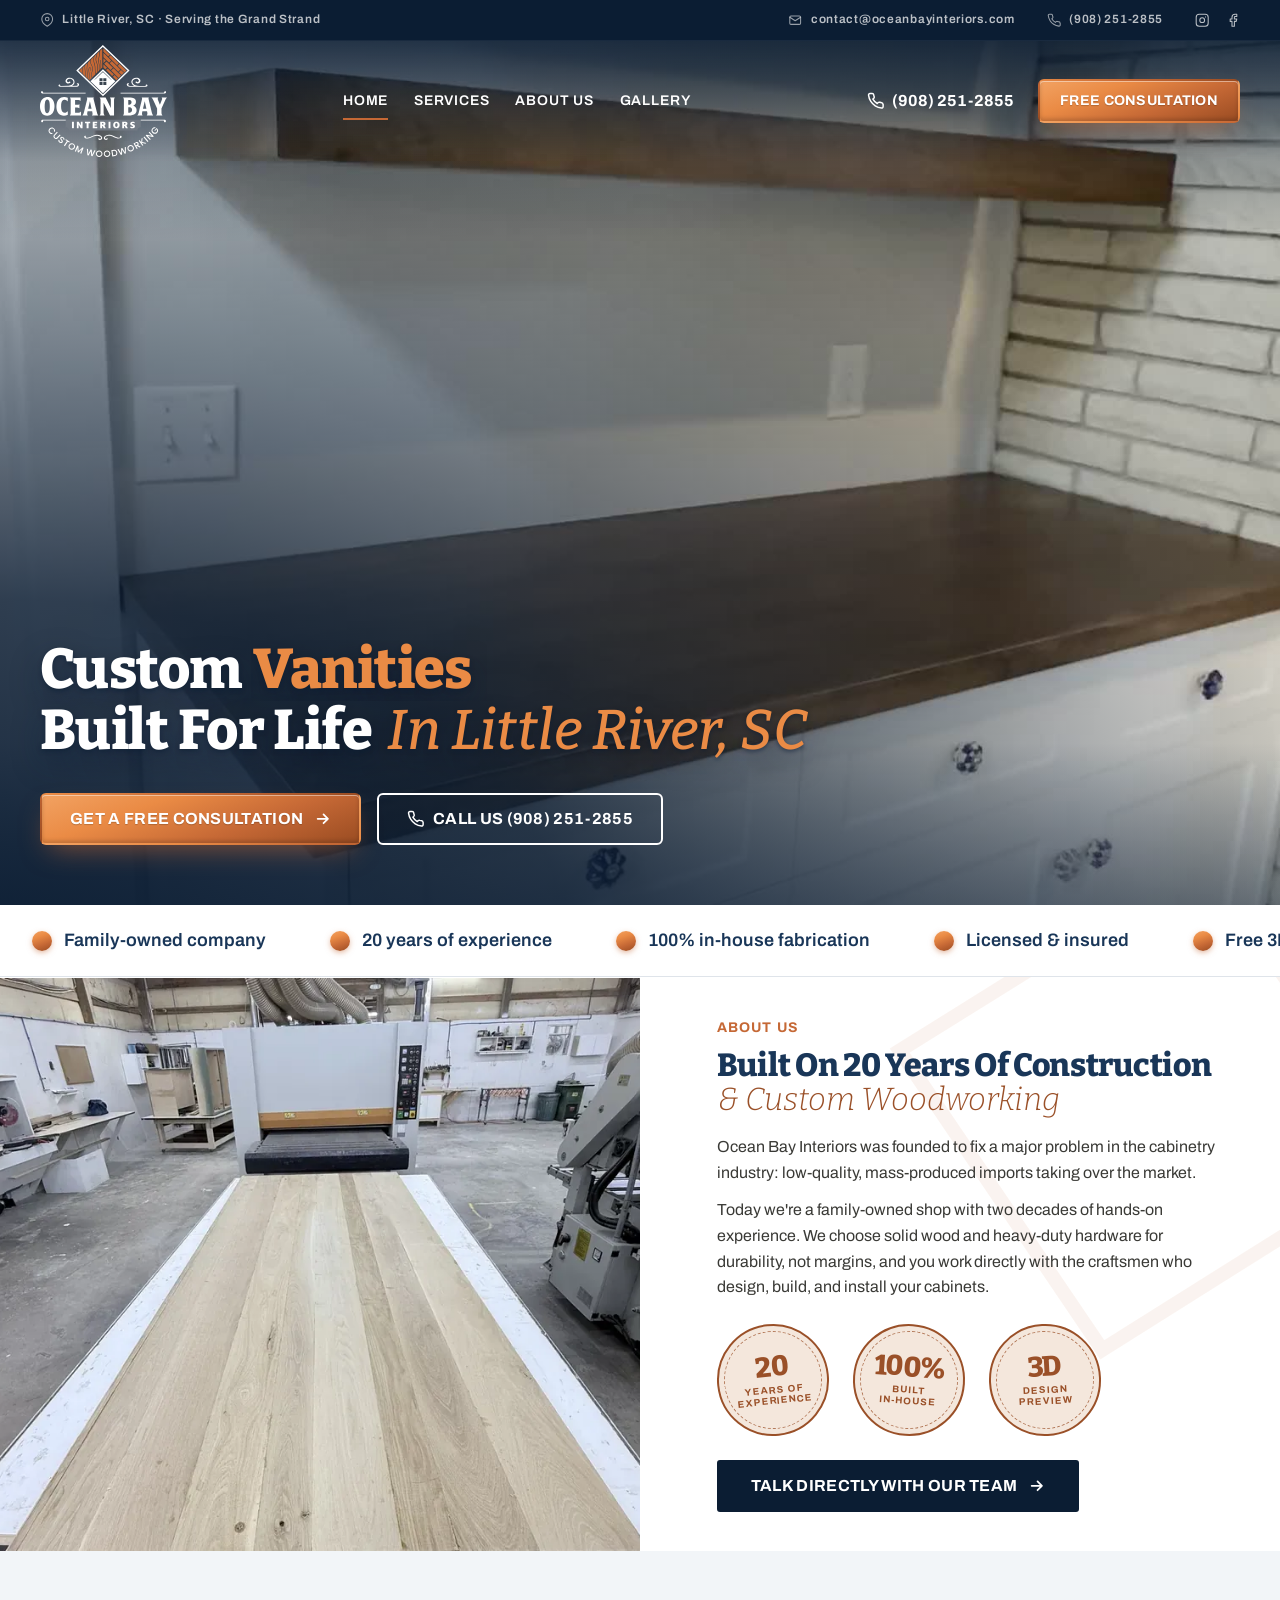
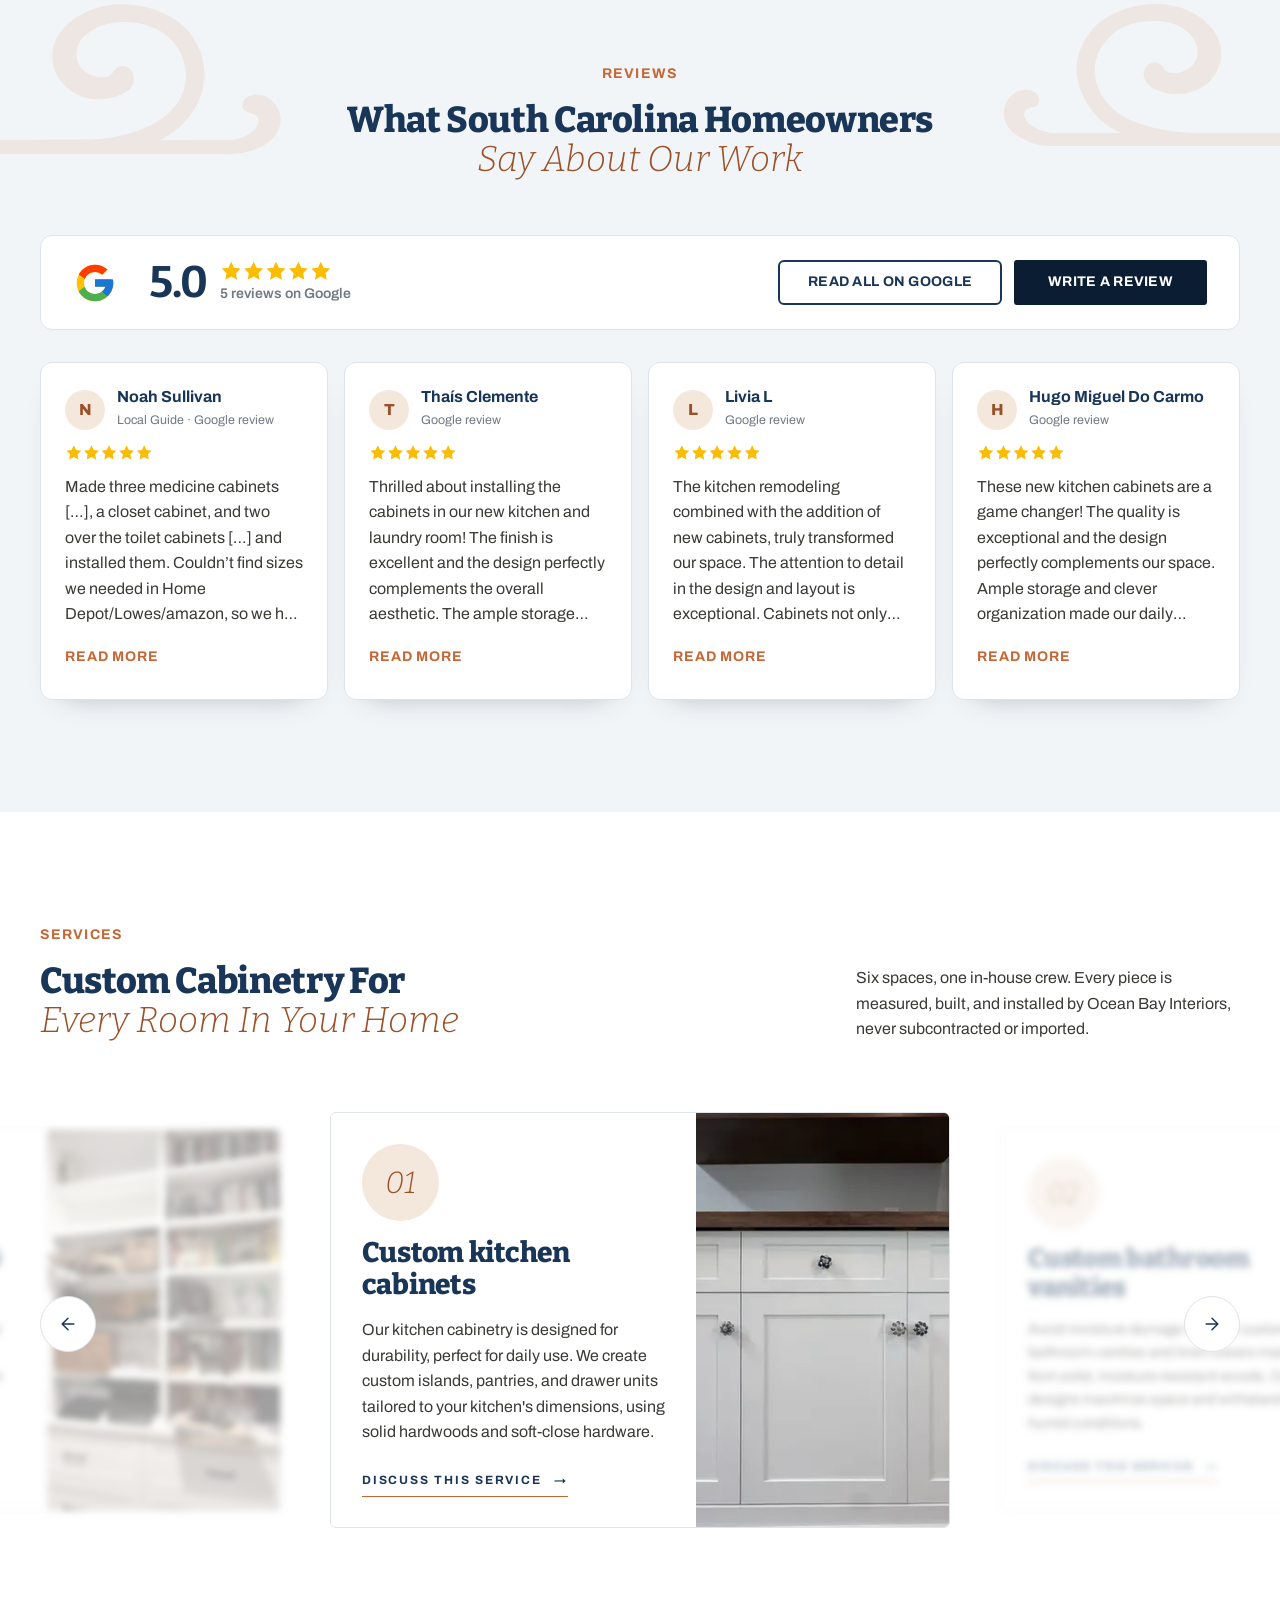
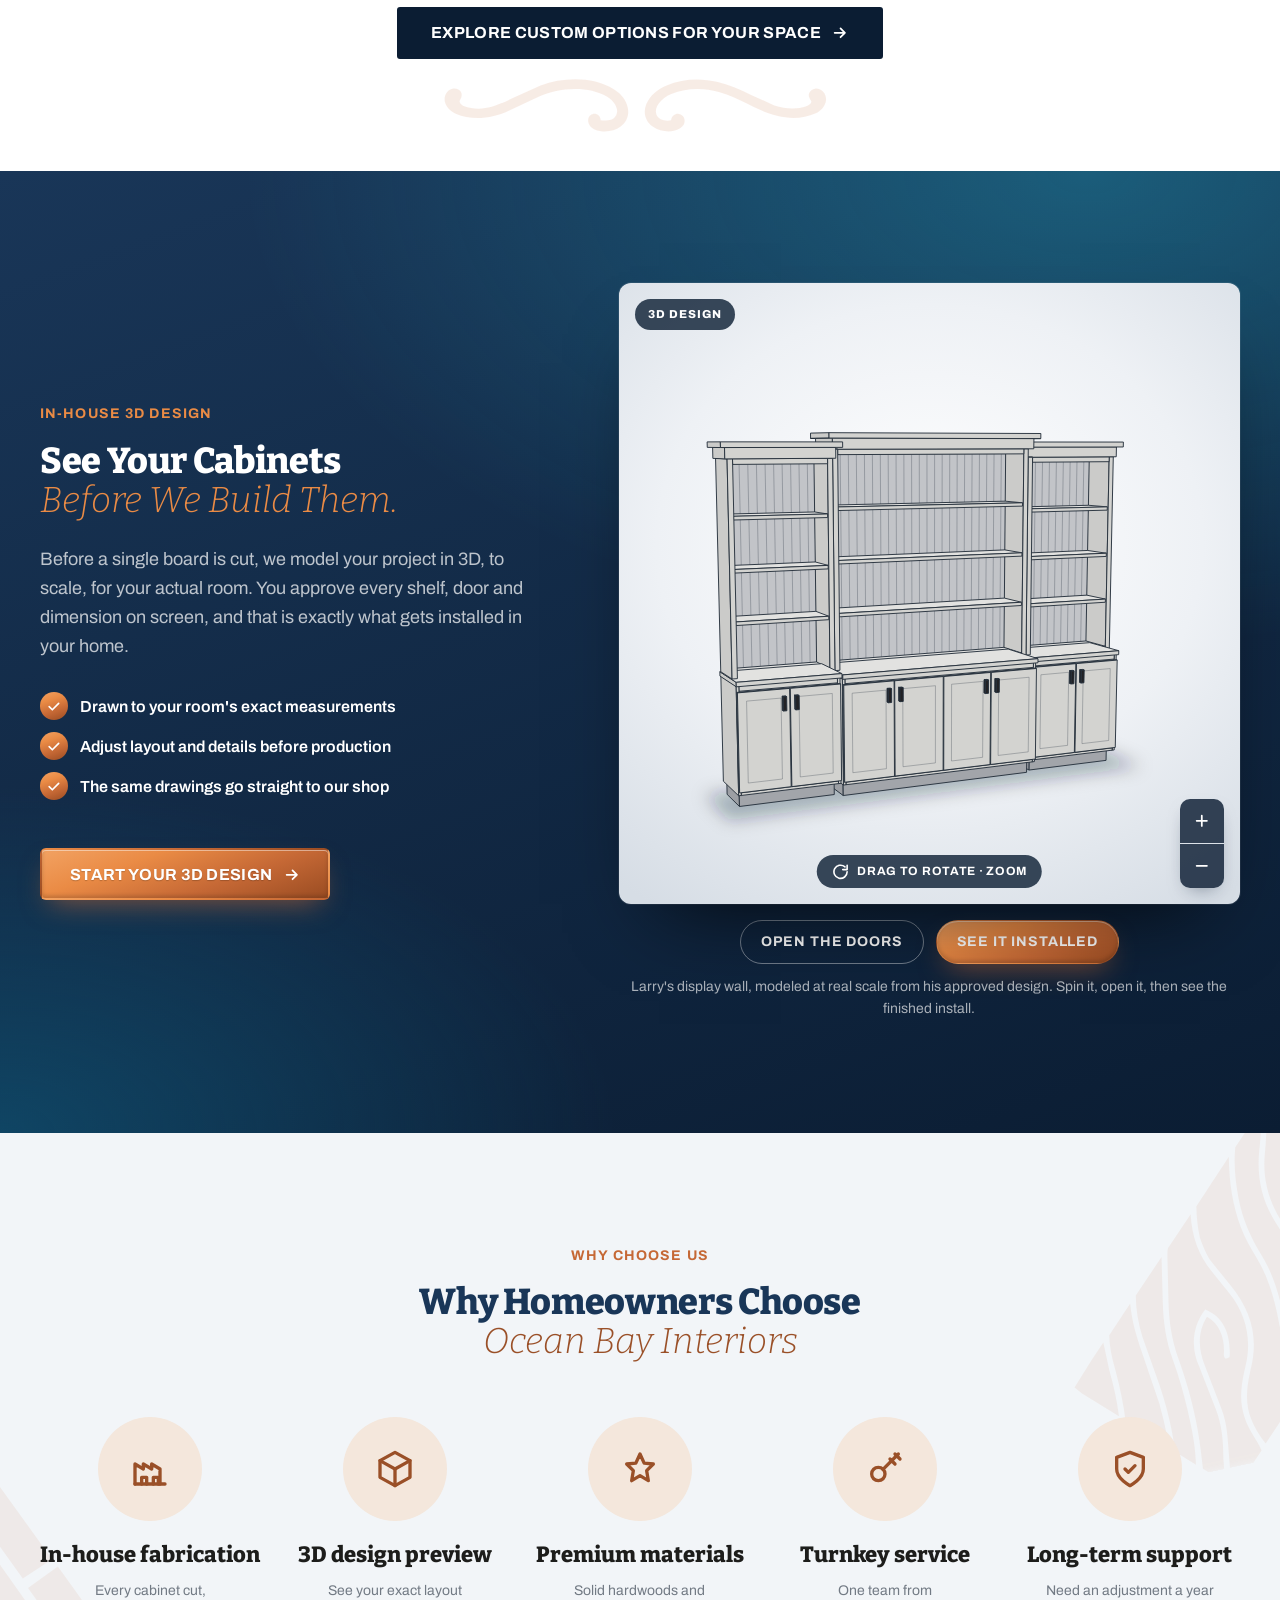
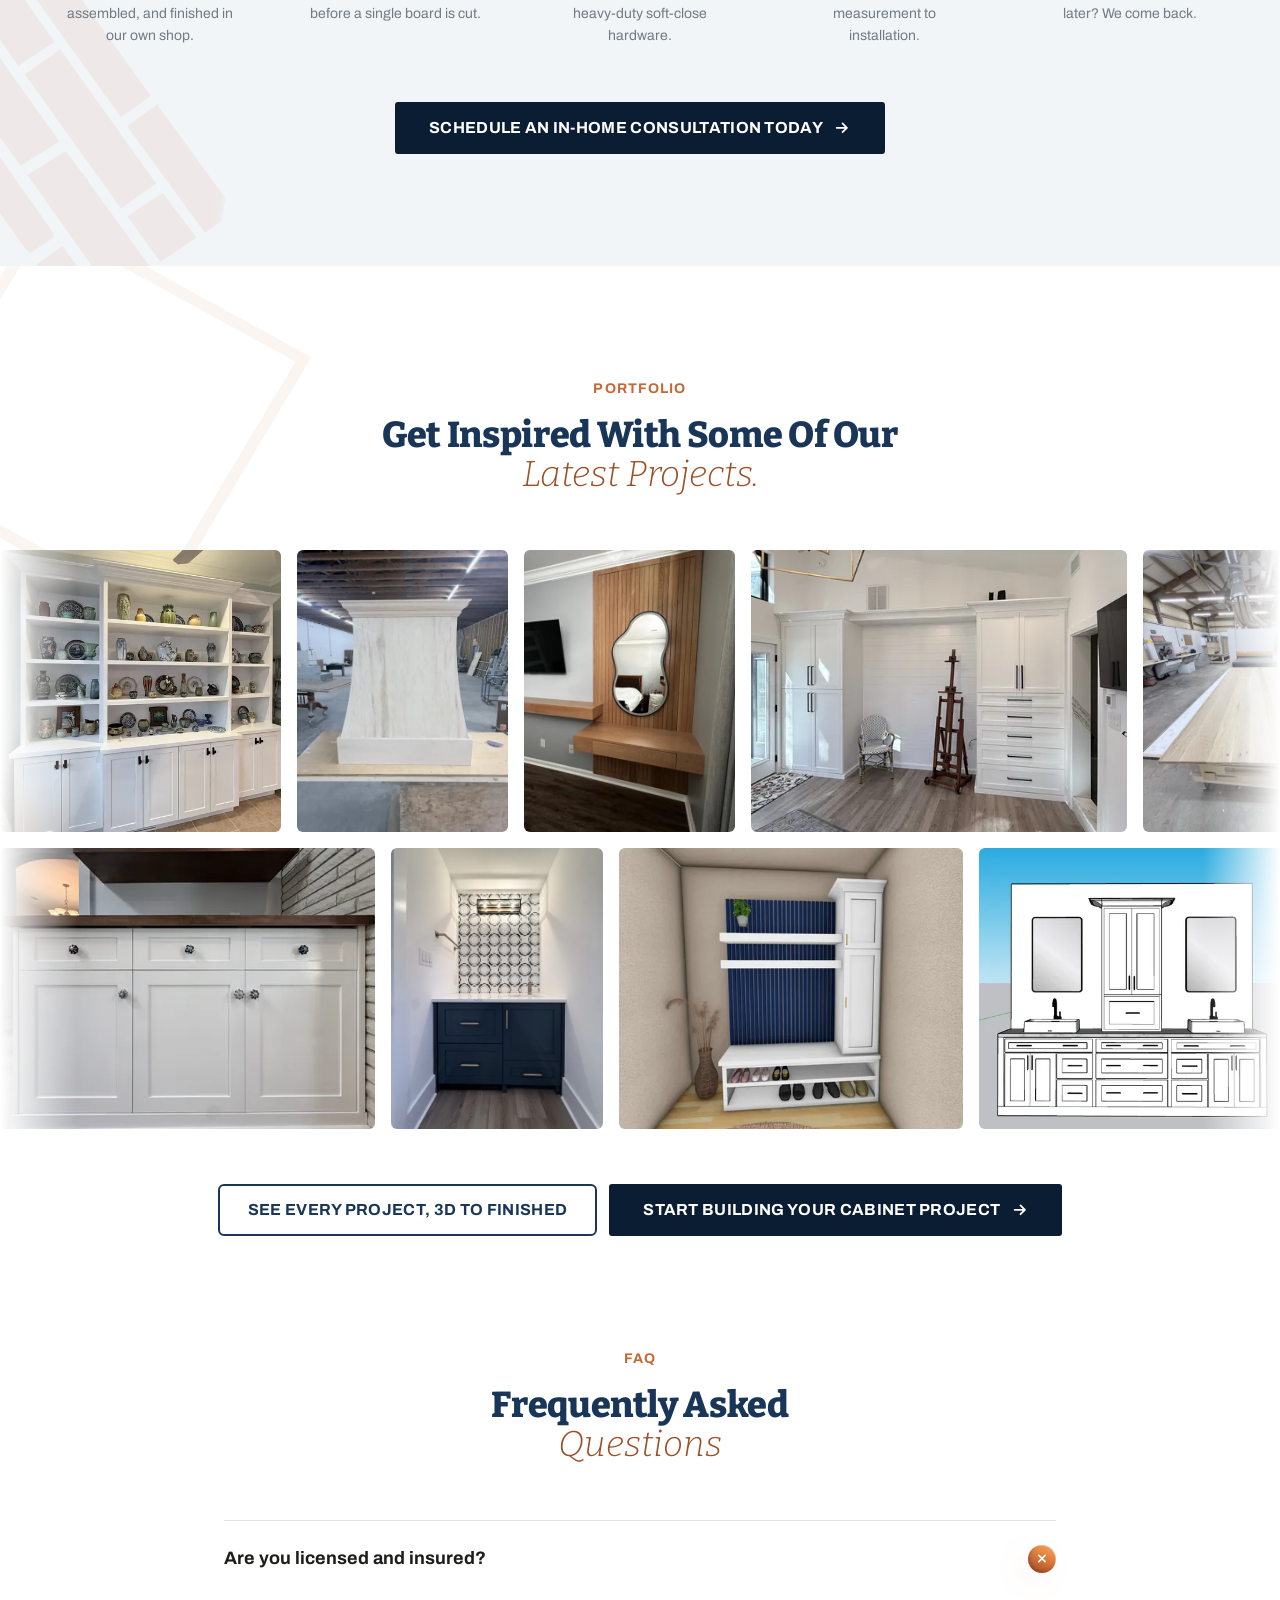
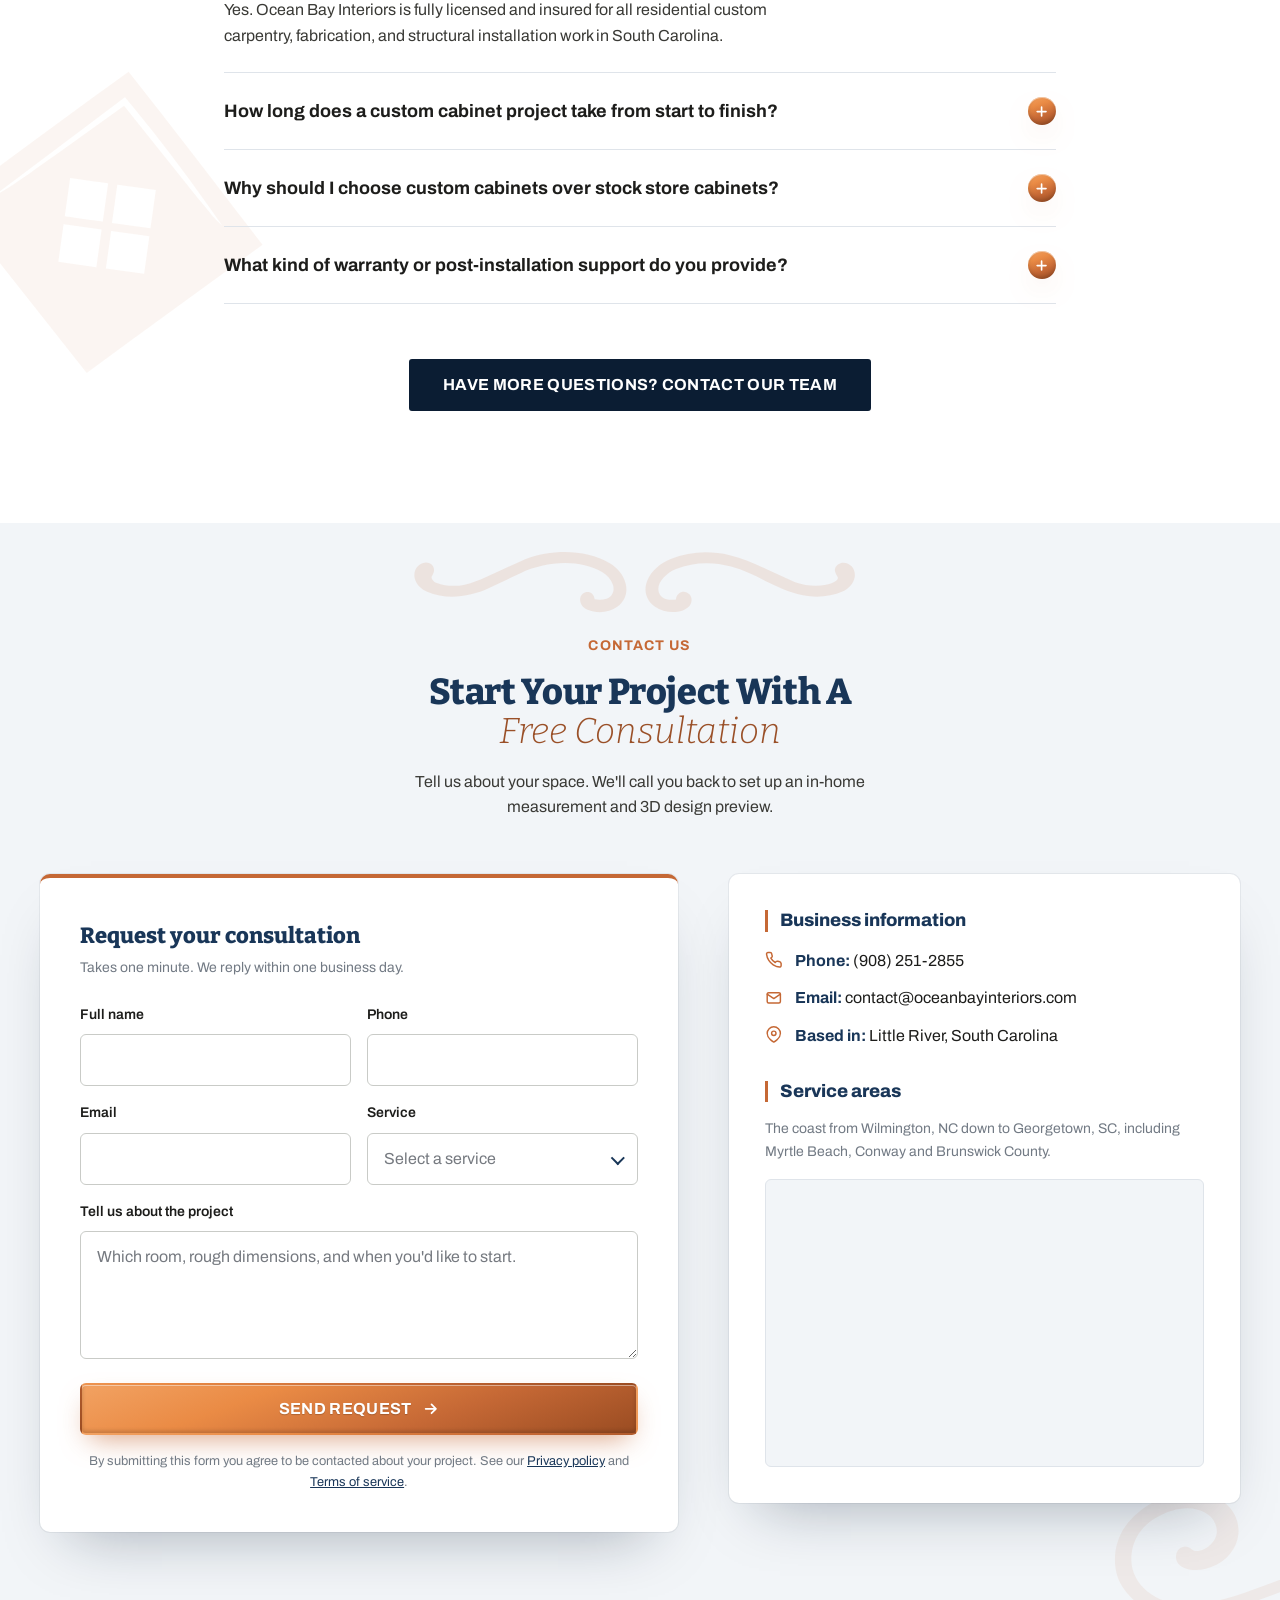
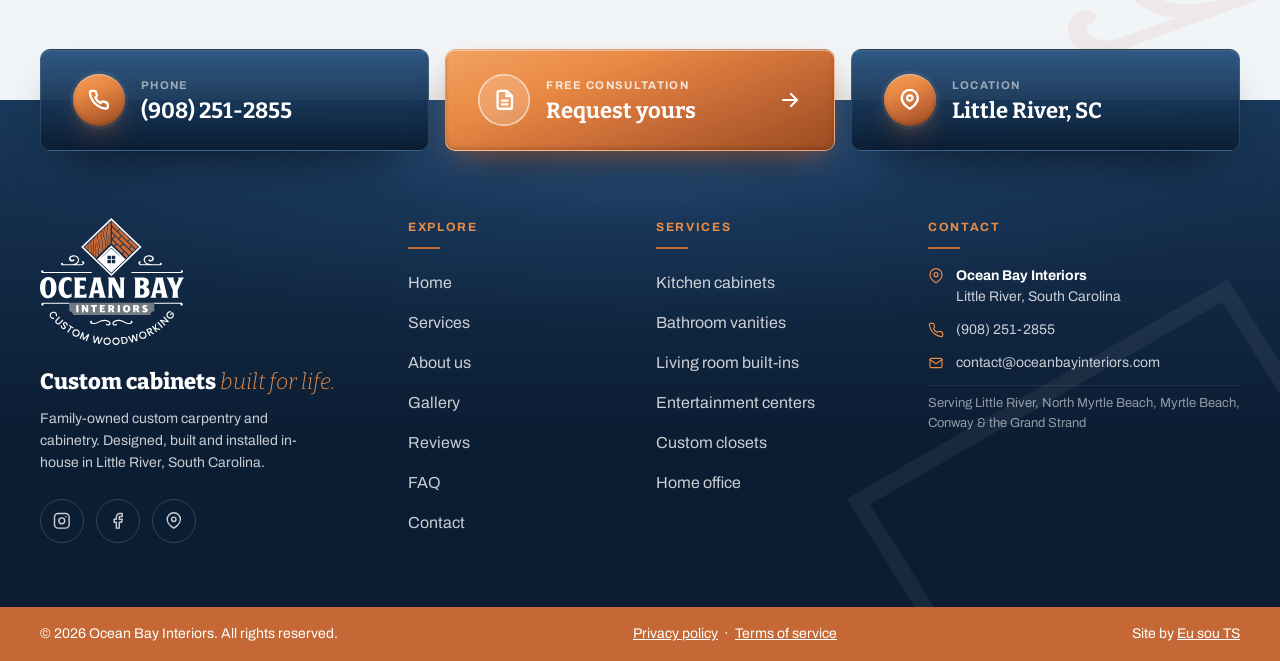
==== commit 4ea8f6cb: "﻿Site review: mobile/desktop layout fixes - Mobile no longer scrolls sideways: sections clip the dec" ====
--- a/index.html
+++ b/index.html
@@ -441,7 +441,7 @@
             </svg>
             <img class="model3d__photo" src="/assets/img/design3d-real-1200.webp" width="1200" height="1200" loading="lazy" decoding="async" alt="The finished white display wall installed in Larry's home, matching the 3D design">
             <span class="model3d__tag" aria-hidden="true"><span class="model3d__tag-3d">3D design</span><span class="model3d__tag-real">Installed</span></span>
-            <span class="model3d__hint" aria-hidden="true"><svg viewBox="0 0 24 24" fill="none" stroke="currentColor" stroke-width="2.2" stroke-linecap="round" stroke-linejoin="round"><path d="M21 12a9 9 0 1 1-3-6.7"/><path d="M21 3v6h-6"/></svg>Drag to rotate &middot; scroll or pinch to zoom</span>
+            <span class="model3d__hint" aria-hidden="true"><svg viewBox="0 0 24 24" fill="none" stroke="currentColor" stroke-width="2.2" stroke-linecap="round" stroke-linejoin="round"><path d="M21 12a9 9 0 1 1-3-6.7"/><path d="M21 3v6h-6"/></svg>Drag to rotate &middot; zoom</span>
             <div class="model3d__zoom" role="group" aria-label="Zoom">
               <button type="button" data-zoom="in" aria-label="Zoom in"><svg aria-hidden="true" viewBox="0 0 24 24" fill="none" stroke="currentColor" stroke-width="2.4" stroke-linecap="round"><path d="M12 5v14M5 12h14"/></svg></button>
               <button type="button" data-zoom="out" aria-label="Zoom out"><svg aria-hidden="true" viewBox="0 0 24 24" fill="none" stroke="currentColor" stroke-width="2.4" stroke-linecap="round"><path d="M5 12h14"/></svg></button>
--- a/css/style.css
+++ b/css/style.css
@@ -75,7 +75,7 @@
    Base
    -------------------------------------------------------------------------- */
 *, *::before, *::after { box-sizing: border-box; }
-html { scroll-behavior: smooth; -webkit-text-size-adjust: 100%; }
+html { scroll-behavior: smooth; -webkit-text-size-adjust: 100%; overflow-x: clip; }
 @media (prefers-reduced-motion: reduce) { html { scroll-behavior: auto; } }
 
 body {
@@ -394,7 +394,7 @@
 /* --------------------------------------------------------------------------
    Sections
    -------------------------------------------------------------------------- */
-.section { padding-block: var(--section); position: relative; clip-path: inset(0); } /* clips the deco pieces without breaking sticky children */
+.section { padding-block: var(--section); position: relative; clip-path: inset(0); overflow-x: clip; } /* clip-path hides the deco pieces, overflow-x: clip keeps them from widening the page on mobile (neither breaks sticky) */
 
 /* --------------------------------------------------------------------------
    Logo fragments: pieces of the Ocean Bay mark (flourishes, wood grain, bricks,
@@ -775,7 +775,9 @@
   align-self: start;
 }
 @media (min-width: 60em) { .info-card { position: sticky; top: calc(var(--nav-h) + 1.5rem); } }
-#contact { padding-bottom: calc(var(--section) + 3.5rem); }
+/* Last section before the footer clears the contact bar, which rises half its height over it (3 stacked tiles on phones) */
+#contact, .page-gallery .gallery-page { padding-bottom: calc(var(--section) + var(--bar-clear, 9.5rem)); }
+@media (min-width: 48em) { :root { --bar-clear: 3.5rem; } }
 .info-card__title { font-size: var(--fs-2); font-weight: 800; color: var(--navy); padding-left: var(--s-3); border-left: 3px solid var(--copper); margin: 0 0 var(--s-4); line-height: 1.2; }
 .info-card__title + .info-card__title { margin-top: var(--s-6); }
 .info-list { display: grid; gap: var(--s-3); margin-bottom: var(--s-6); font-size: var(--fs-1); }
@@ -1200,3 +1202,14 @@
 .greview.is-open .greview__text p { -webkit-line-clamp: unset; display: block; }
 .greview__more { align-self: flex-start; margin-top: auto; padding: 0; border: 0; background: none; cursor: pointer; color: var(--copper); font-weight: 700; font-size: var(--fs-0); text-transform: uppercase; letter-spacing: 0.06em; min-height: 2.25rem; }
 .greview__more[hidden] { display: none; }@media (max-width: 39.99em) { .greviews__actions { width: 100%; } .greviews__actions .btn { flex: 1 1 100%; } }
+
+/* Review pass 2026-09-28 */
+/* Why: the 5th item sits alone on the 2-column mobile grid; center it across both columns */
+@media (max-width: 63.99em) { .why-grid > .why-item:last-child:nth-child(odd) { grid-column: 1 / -1; max-width: 50%; justify-self: center; } }
+/* The orange bottom bar already clears the sticky call bar; no extra navy strip under it */
+.site-footer { padding-bottom: 0; }
+/* 3D hint: one short line, never under the zoom buttons */
+.model3d__hint { white-space: nowrap; max-width: none; left: 50%; }
+@media (max-width: 39.99em) { .model3d__hint { left: calc(50% - 1.5rem); font-size: 0.68rem; padding: 0.4rem 0.75rem; } }
+.page-simple .footer__bottom { margin-top: 0; } .page-simple .footer__bottom-in { padding-bottom: var(--s-4); } /* no sticky call bar on these pages */
+a[href^="tel:"] { white-space: nowrap; } /* never split a phone number */
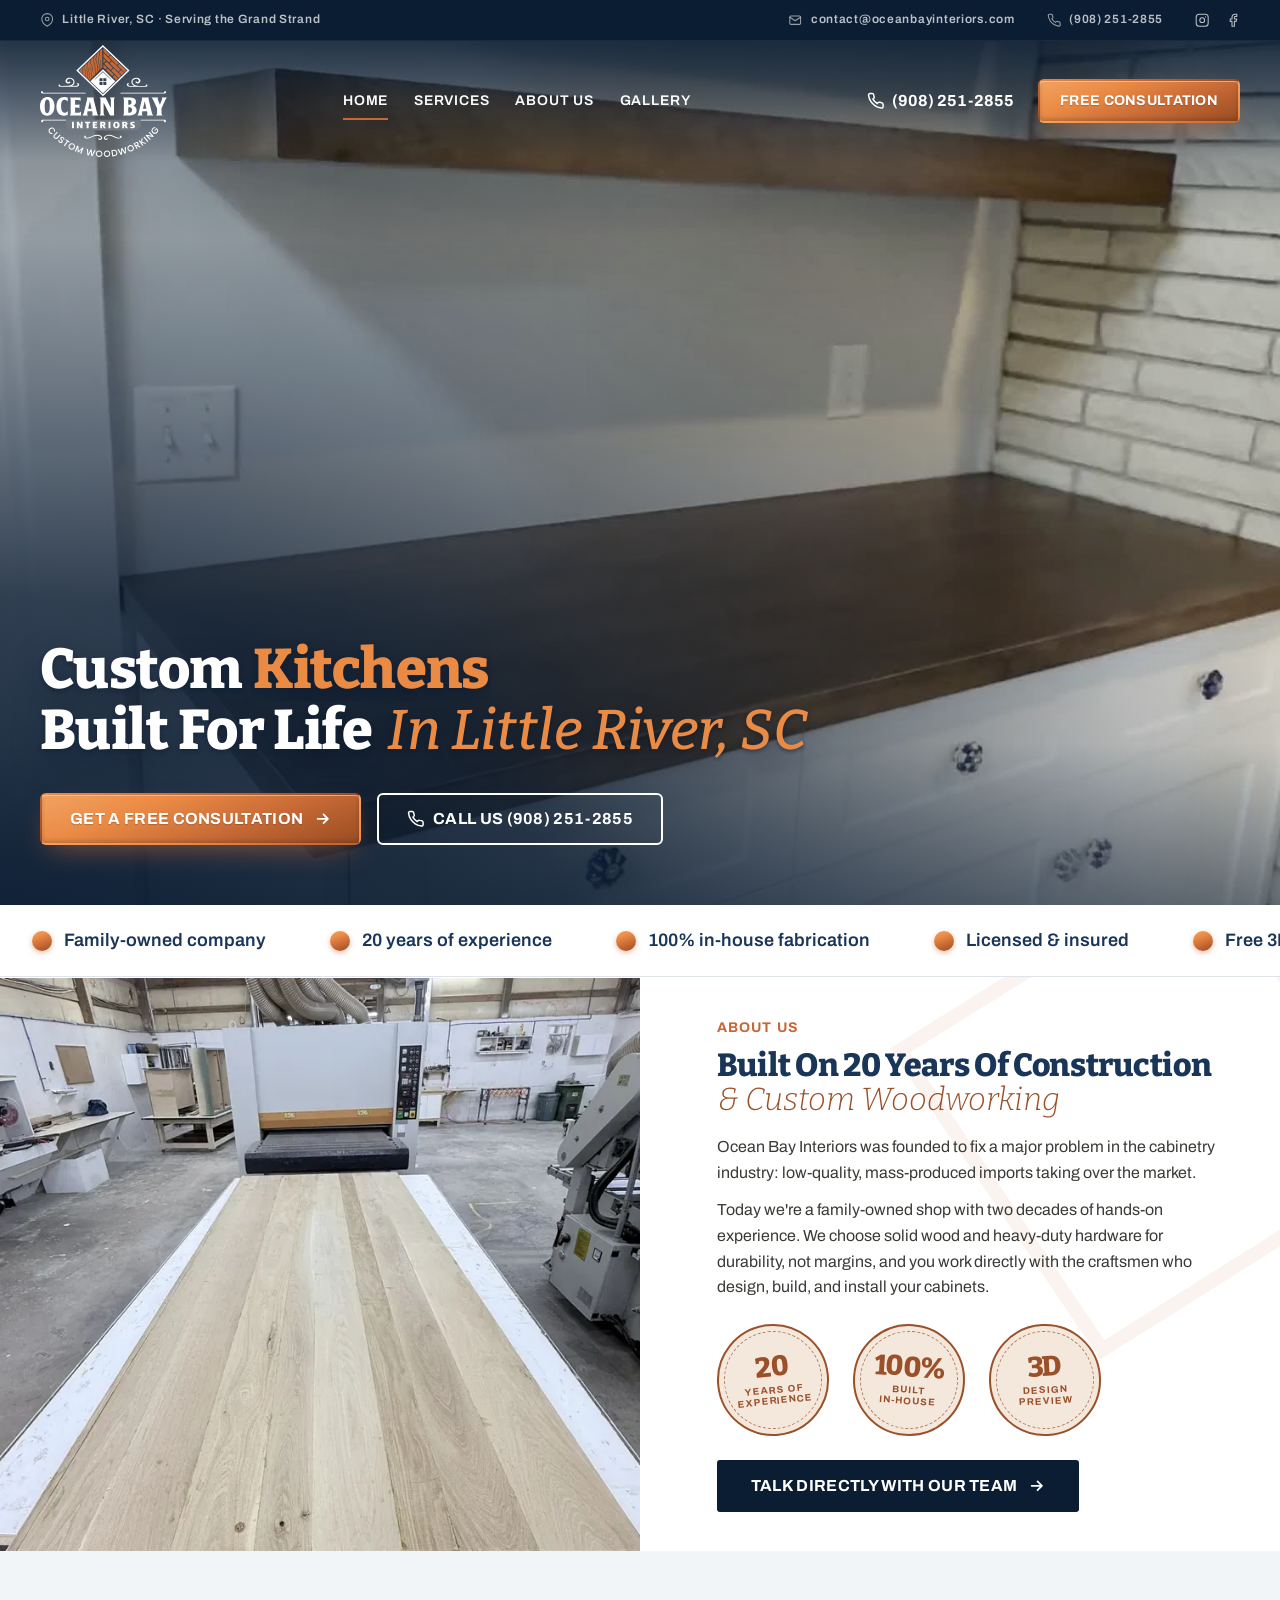
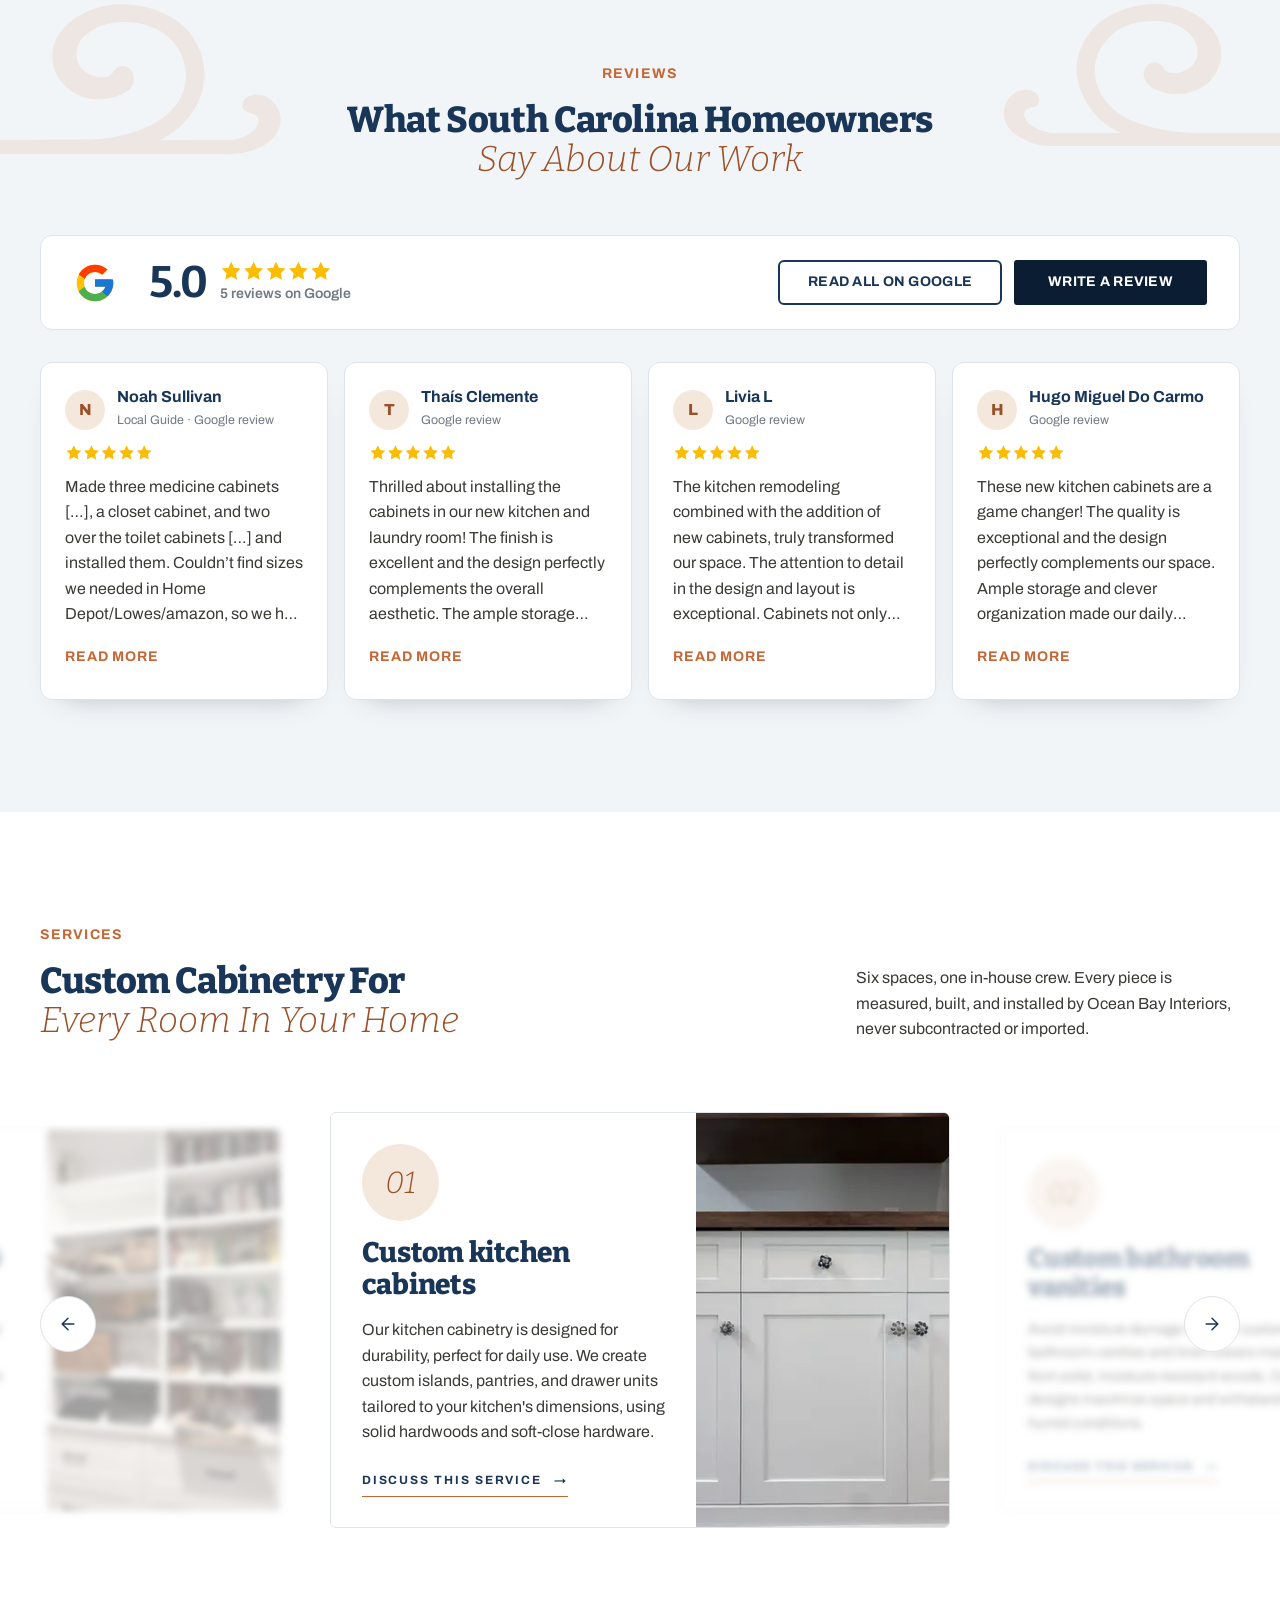
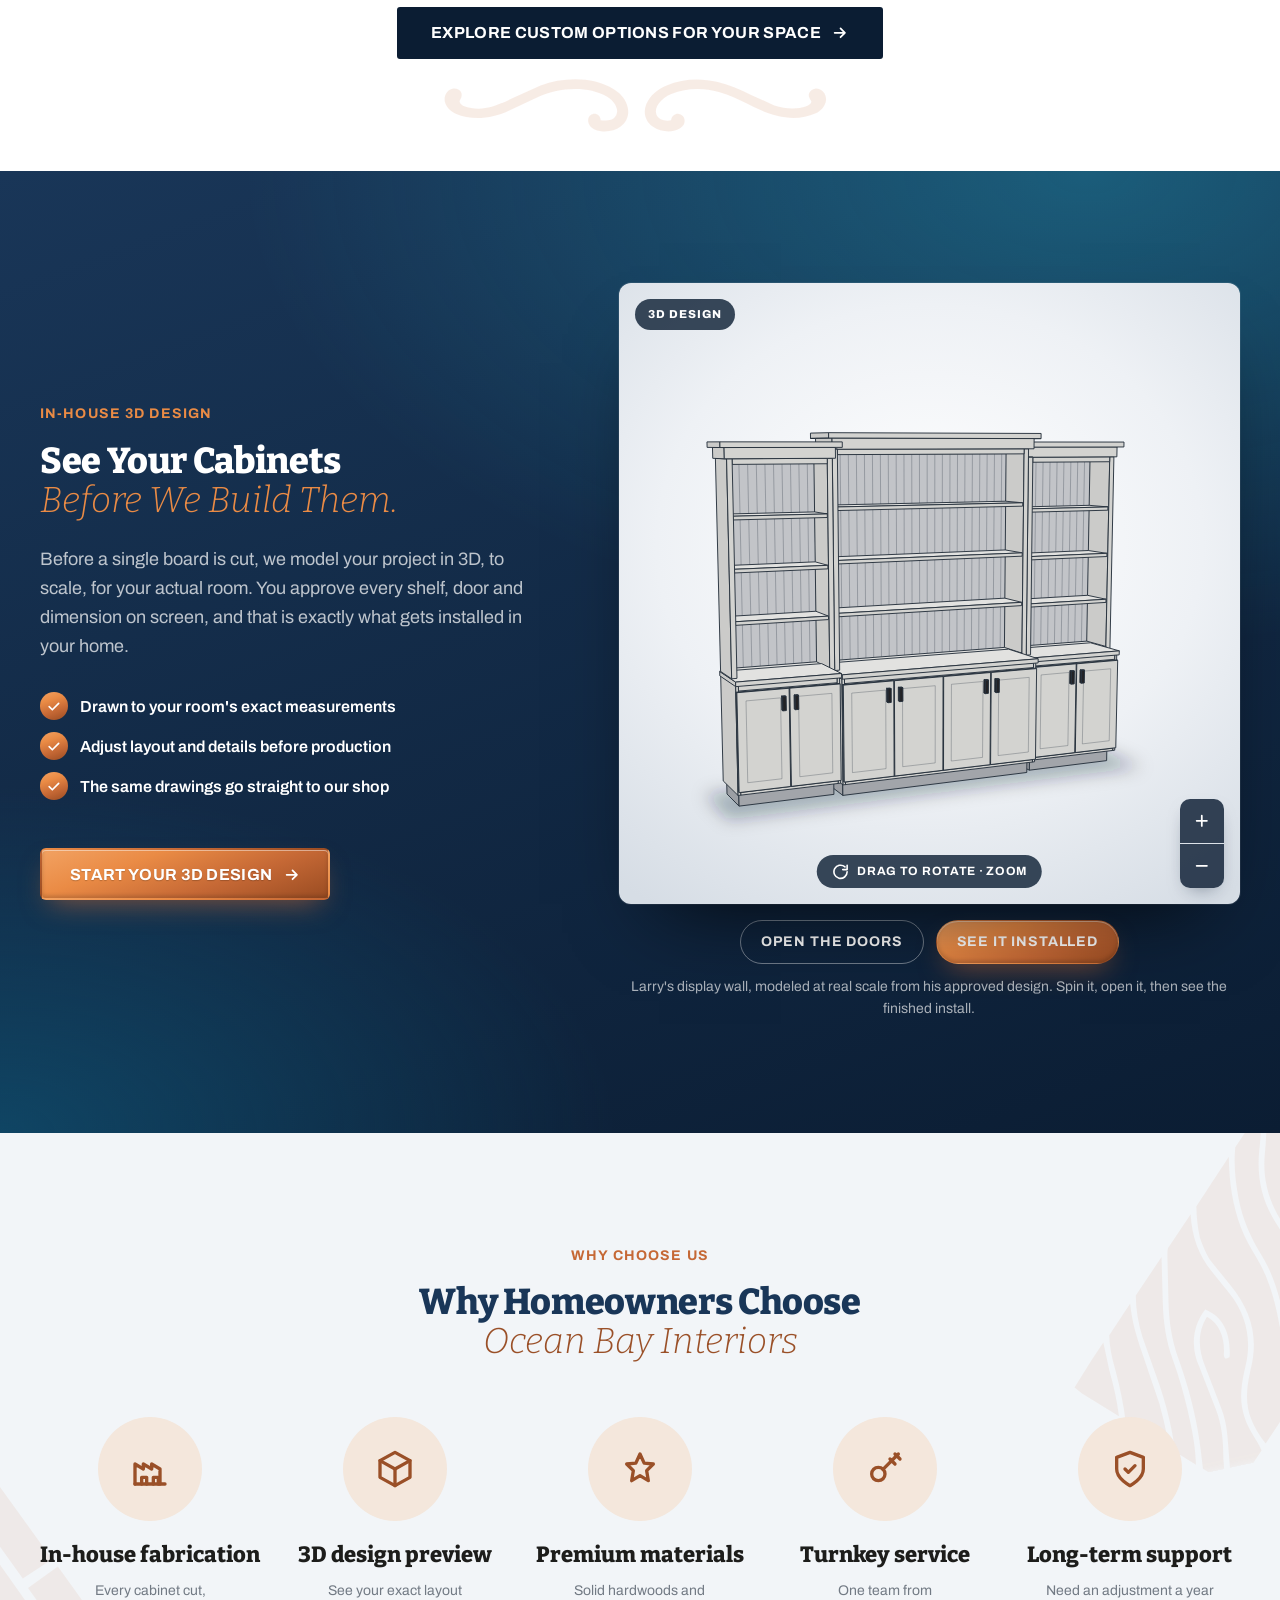
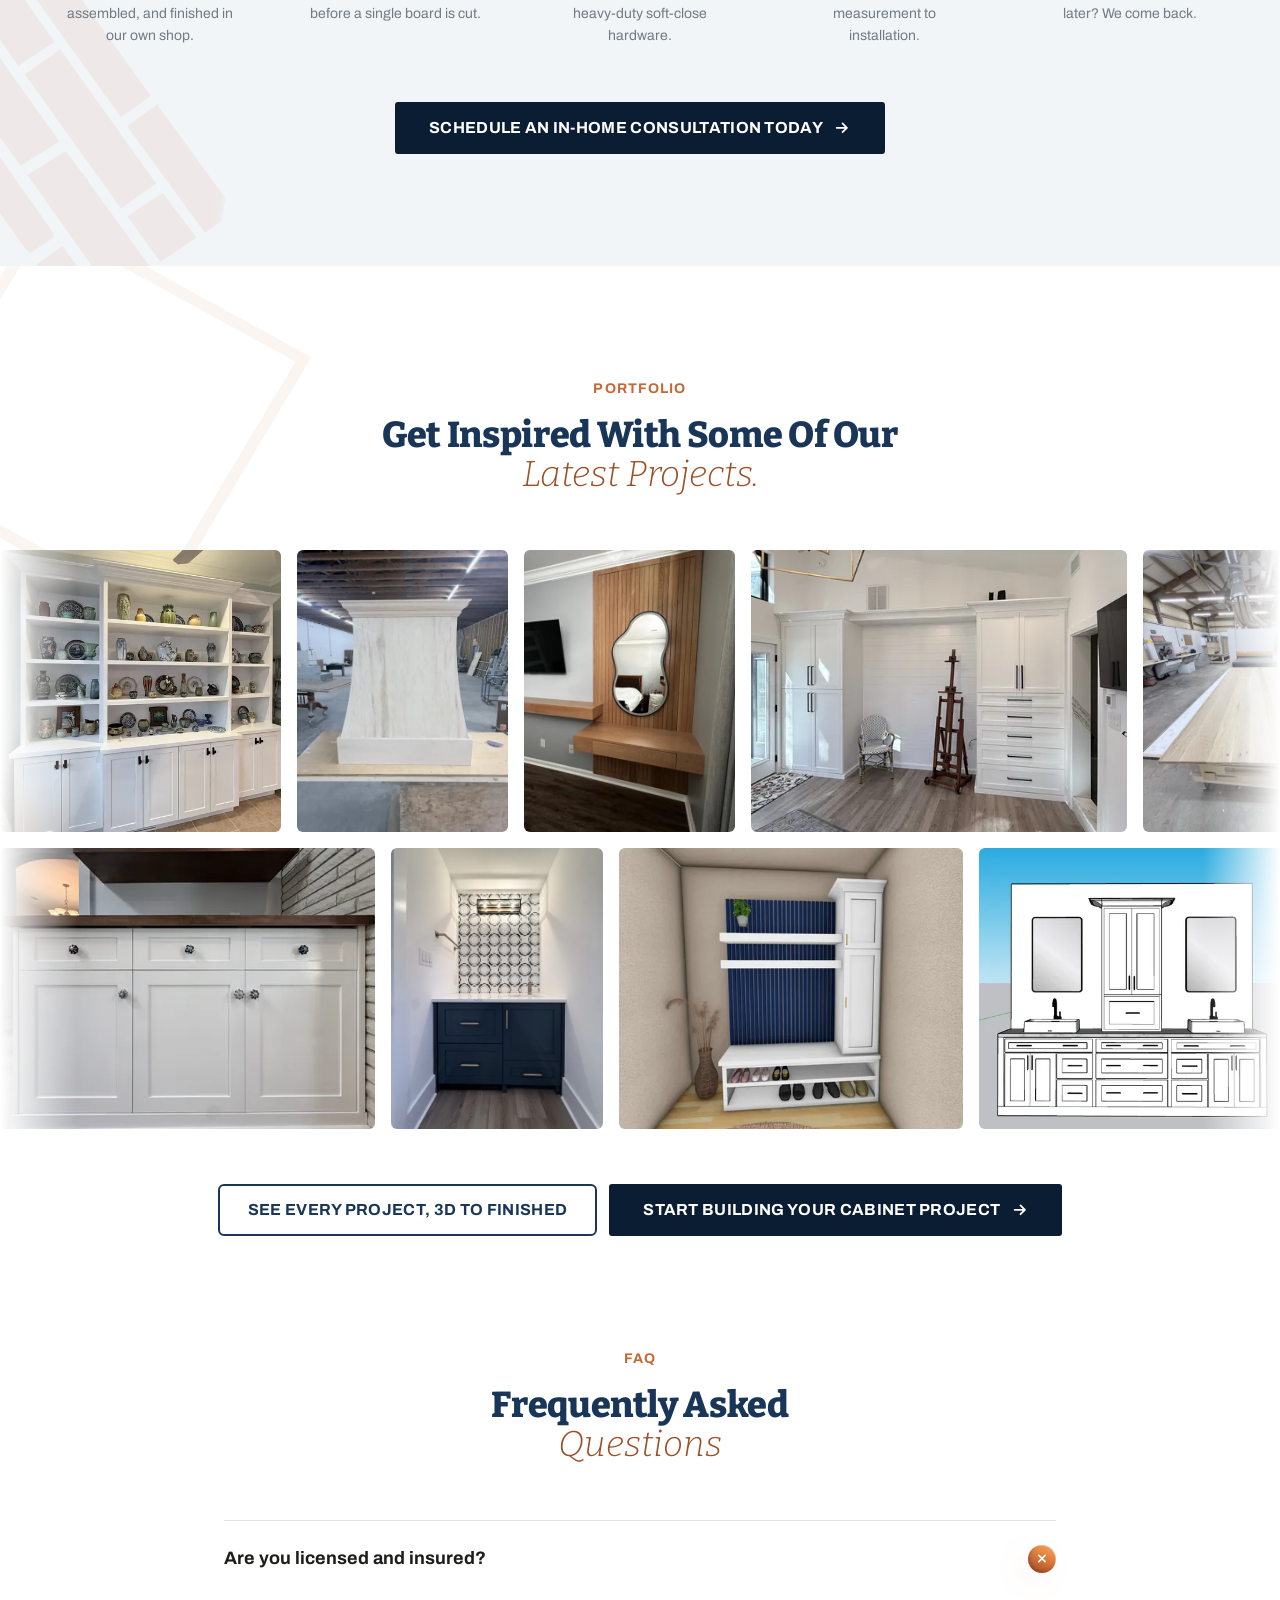
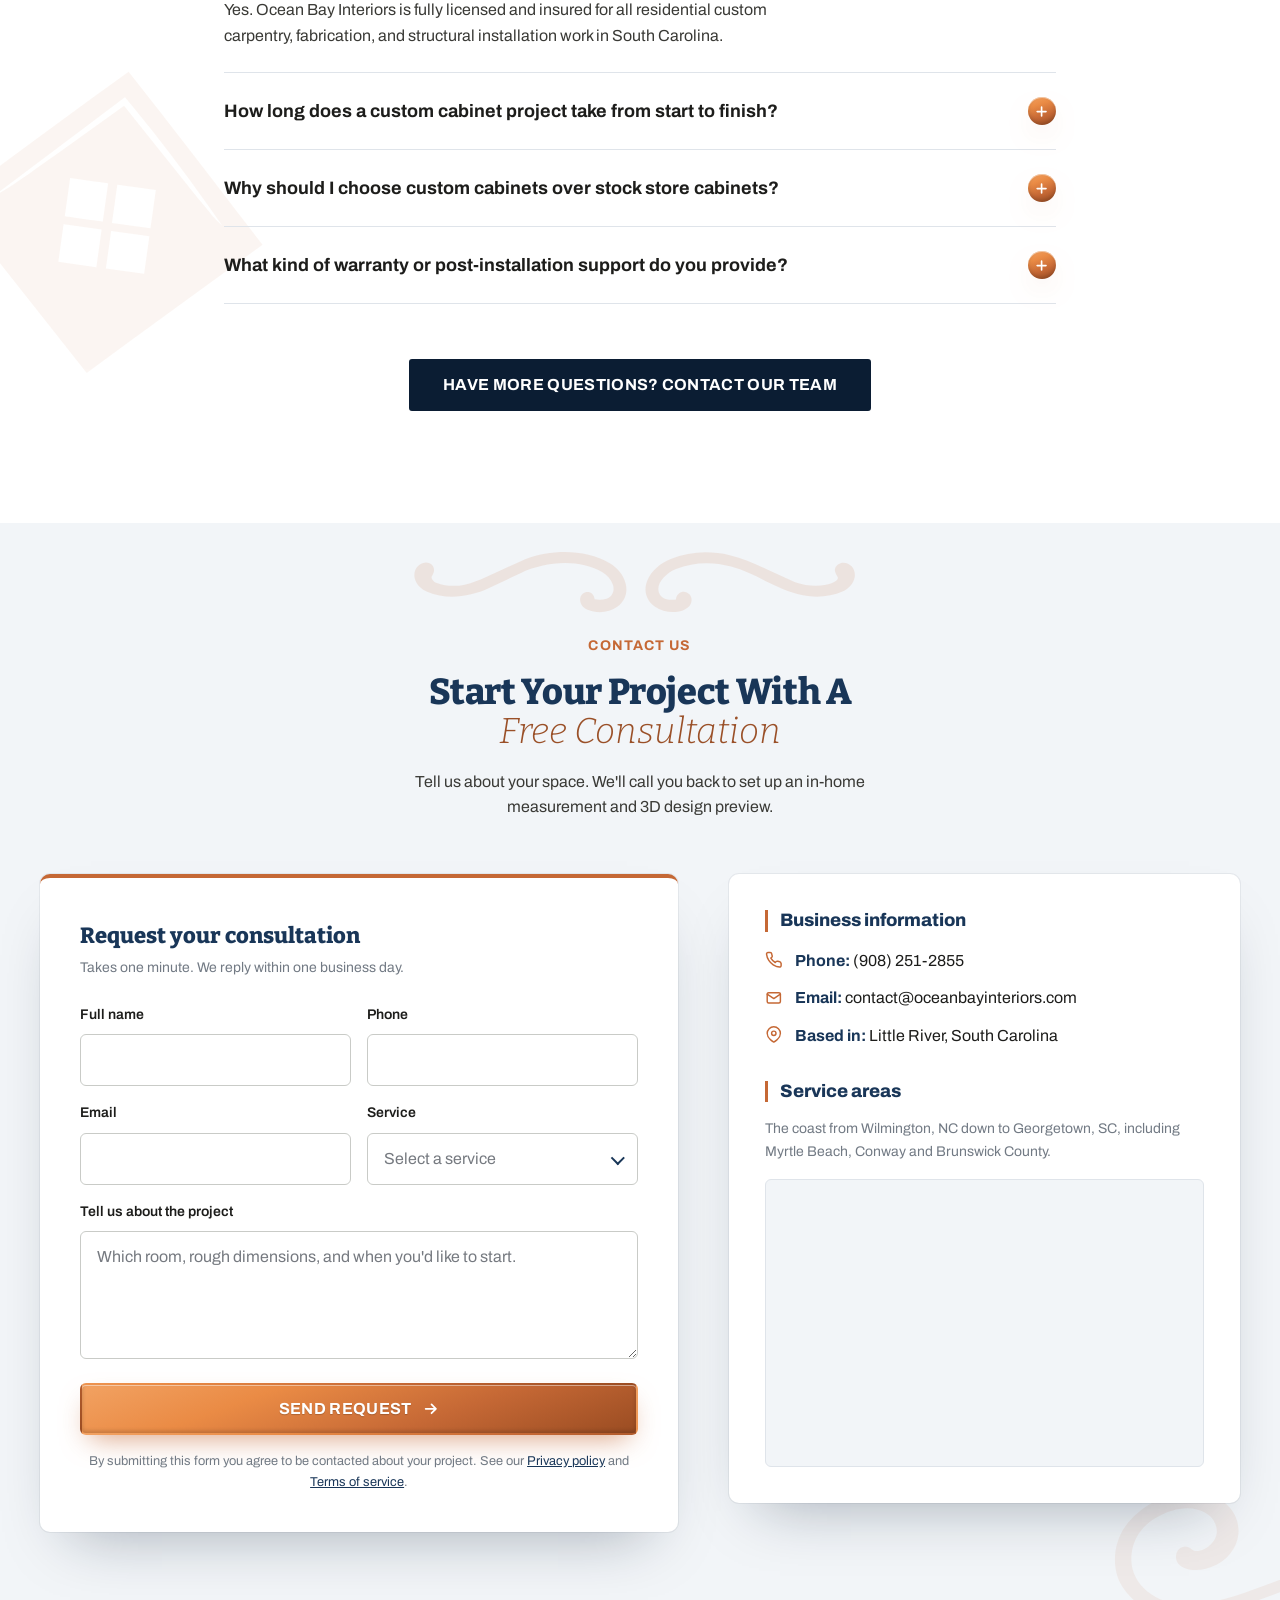
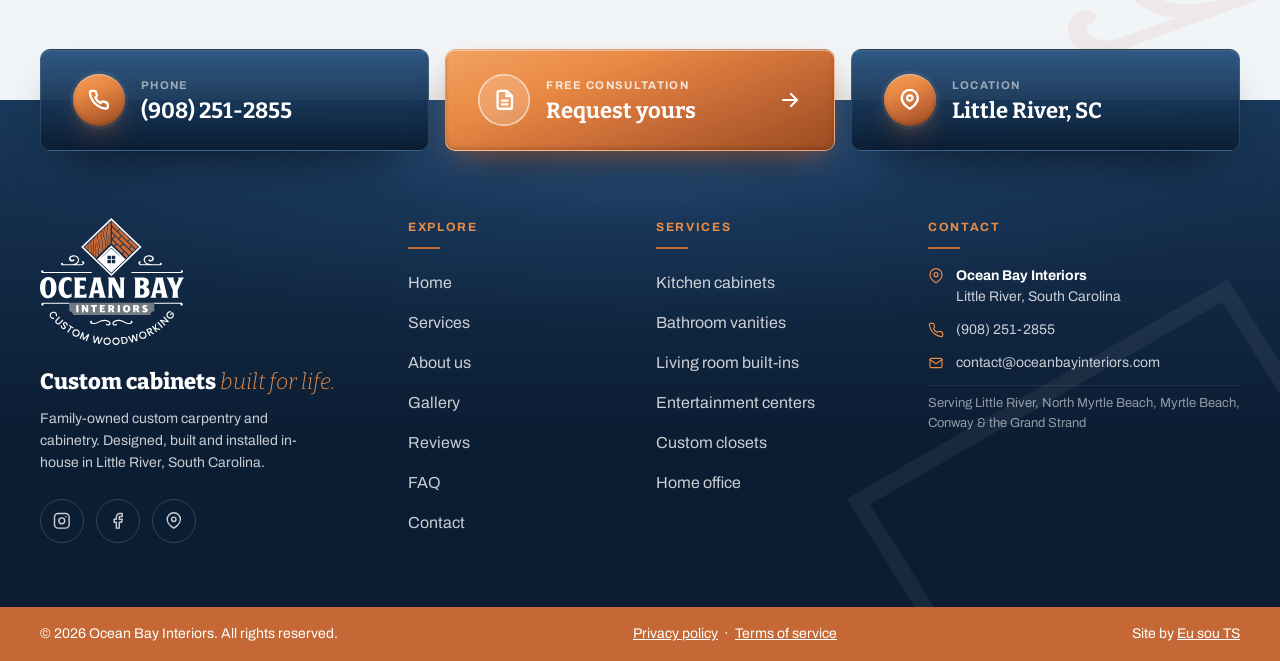
==== commit d6cecafc: "Bust browser cache: version every CSS, JS, image and video URL (?v=20260928)" ====
--- a/index.html
+++ b/index.html
@@ -14,7 +14,7 @@
   <meta property="og:title" content="Custom Cabinets Little River SC | Ocean Bay Interiors">
   <meta property="og:description" content="Custom cabinetry designed, manufactured, and installed in Little River, SC. In-house 3D design, premium materials, and direct builder support.">
   <meta property="og:url" content="https://oceanbayinteriors.com/">
-  <meta property="og:image" content="https://oceanbayinteriors.com/assets/og/og-image.jpg">
+  <meta property="og:image" content="https://oceanbayinteriors.com/assets/og/og-image.jpg?v=20260928">
   <meta property="og:image:width" content="1200">
   <meta property="og:image:height" content="630">
   <meta property="og:image:alt" content="Ocean Bay Interiors custom cabinetry with a walnut top and white shaker doors">
@@ -31,9 +31,9 @@
   <link rel="preconnect" href="https://fonts.gstatic.com" crossorigin>
   <link rel="stylesheet" href="https://fonts.googleapis.com/css2?family=Archivo:wght@400;600;700;800&family=Bitter:ital,wght@0,700;0,800;1,300;1,500&display=swap">
 
-  <link rel="preload" as="image" href="/assets/video/hero-poster-720.jpg" media="(max-width: 47.99em)" fetchpriority="high">
-  <link rel="preload" as="image" href="/assets/video/hero-poster-1280.jpg" media="(min-width: 48em)" fetchpriority="high">
-  <link rel="stylesheet" href="/css/style.css">
+  <link rel="preload" as="image" href="/assets/video/hero-poster-720.jpg?v=20260928" media="(max-width: 47.99em)" fetchpriority="high">
+  <link rel="preload" as="image" href="/assets/video/hero-poster-1280.jpg?v=20260928" media="(min-width: 48em)" fetchpriority="high">
+  <link rel="stylesheet" href="/css/style.css?v=20260928">
 
   <!-- Google Tag Manager -->
   <script>(function(w,d,s,l,i){w[l]=w[l]||[];w[l].push({'gtm.start':
@@ -53,7 +53,7 @@
         "name": "Ocean Bay Interiors",
         "url": "https://oceanbayinteriors.com/",
         "logo": "https://oceanbayinteriors.com/assets/logo/icon-512.png",
-        "image": "https://oceanbayinteriors.com/assets/og/og-image.jpg",
+        "image": "https://oceanbayinteriors.com/assets/og/og-image.jpg?v=20260928",
         "telephone": "+1-908-251-2855",
         "email": "contact@oceanbayinteriors.com",
         "description": "Family-owned custom carpentry and cabinetry company. Custom cabinets designed, manufactured in-house, and installed in Little River, South Carolina.",
@@ -198,11 +198,11 @@
     <section class="hero" id="top" aria-label="Intro">
       <div class="hero__media" aria-hidden="true">
         <!-- Mobile: portrait cut. Desktop: 16:9 cut. Both from client shop and install footage. -->
-        <video class="hero__media--mobile" autoplay muted loop playsinline preload="metadata" poster="/assets/video/hero-poster-720.jpg" width="1080" height="1920">
-          <source src="/assets/video/hero-1080x1920.mp4" type="video/mp4">
+        <video class="hero__media--mobile" autoplay muted loop playsinline preload="metadata" poster="/assets/video/hero-poster-720.jpg?v=20260928" width="1080" height="1920">
+          <source src="/assets/video/hero-1080x1920.mp4?v=20260928" type="video/mp4">
         </video>
-        <video class="hero__media--desktop" autoplay muted loop playsinline preload="metadata" poster="/assets/video/hero-poster-1280.jpg" width="1920" height="1080">
-          <source src="/assets/video/hero-1920x1080.mp4" type="video/mp4">
+        <video class="hero__media--desktop" autoplay muted loop playsinline preload="metadata" poster="/assets/video/hero-poster-1280.jpg?v=20260928" width="1920" height="1080">
+          <source src="/assets/video/hero-1920x1080.mp4?v=20260928" type="video/mp4">
         </video>
       </div>
 
@@ -255,7 +255,7 @@
       <span class="deco deco--diamond" style="--w:34rem;--o:0.07;--blur:2px;--rot:12deg;right:-9rem;top:-6rem" aria-hidden="true"></span>
       <div class="about reveal">
         <figure class="about__media">
-          <img src="/assets/img/about-shop-900.webp" srcset="/assets/img/about-shop-600.webp 600w, /assets/img/about-shop-900.webp 900w" sizes="(min-width: 60em) 50vw, 100vw" width="900" height="675" loading="lazy" decoding="async" alt="Ocean Bay Interiors wood shop with hardwood boards staged for in-house custom cabinetry work">
+          <img src="/assets/img/about-shop-900.webp?v=20260928" srcset="/assets/img/about-shop-600.webp?v=20260928 600w, /assets/img/about-shop-900.webp?v=20260928 900w" sizes="(min-width: 60em) 50vw, 100vw" width="900" height="675" loading="lazy" decoding="async" alt="Ocean Bay Interiors wood shop with hardwood boards staged for in-house custom cabinetry work">
         </figure>
         <div class="about__text">
           <span class="kicker">About us</span>
@@ -361,7 +361,7 @@
               <p>Our kitchen cabinetry is designed for durability, perfect for daily use. We create custom islands, pantries, and drawer units tailored to your kitchen's dimensions, using solid hardwoods and soft-close hardware.</p>
               <a class="link-rule" href="#contact">Discuss this service <span aria-hidden="true">&rarr;</span></a>
             </div>
-            <img class="svc-card__image" src="/assets/img/svc-kitchen-900.webp" srcset="/assets/img/svc-kitchen-600.webp 600w, /assets/img/svc-kitchen-900.webp 900w" sizes="(min-width: 48em) 260px, 92vw" width="900" height="675" loading="lazy" decoding="async" alt="Custom white kitchen cabinets with a solid walnut countertop built by Ocean Bay Interiors in Little River, SC">
+            <img class="svc-card__image" src="/assets/img/svc-kitchen-900.webp?v=20260928" srcset="/assets/img/svc-kitchen-600.webp?v=20260928 600w, /assets/img/svc-kitchen-900.webp?v=20260928 900w" sizes="(min-width: 48em) 260px, 92vw" width="900" height="675" loading="lazy" decoding="async" alt="Custom white kitchen cabinets with a solid walnut countertop built by Ocean Bay Interiors in Little River, SC">
           </article>
           <article class="svc-card">
             <div class="svc-card__content">
@@ -370,7 +370,7 @@
               <p>Avoid moisture damage with our custom bathroom vanities and linen towers made from solid, moisture-resistant woods. Our designs maximize space and withstand humid conditions.</p>
               <a class="link-rule" href="#contact">Discuss this service <span aria-hidden="true">&rarr;</span></a>
             </div>
-            <img class="svc-card__image svc-card__image--bathroom" src="/assets/img/svc-bathroom-900.webp" srcset="/assets/img/svc-bathroom-600.webp 600w, /assets/img/svc-bathroom-900.webp 900w" sizes="(min-width: 48em) 260px, 92vw" width="900" height="675" loading="lazy" decoding="async" alt="Navy custom bathroom vanity with shaker drawers, white quartz top and patterned tile backsplash, Little River, SC">
+            <img class="svc-card__image svc-card__image--bathroom" src="/assets/img/svc-bathroom-900.webp?v=20260928" srcset="/assets/img/svc-bathroom-600.webp?v=20260928 600w, /assets/img/svc-bathroom-900.webp?v=20260928 900w" sizes="(min-width: 48em) 260px, 92vw" width="900" height="675" loading="lazy" decoding="async" alt="Navy custom bathroom vanity with shaker drawers, white quartz top and patterned tile backsplash, Little River, SC">
           </article>
           <article class="svc-card">
             <div class="svc-card__content">
@@ -379,7 +379,7 @@
               <p>Upgrade your living room with custom book walls and display cabinetry. We ensure a perfect fit with precise measurements, eliminating gaps and filler strips.</p>
               <a class="link-rule" href="#contact">Discuss this service <span aria-hidden="true">&rarr;</span></a>
             </div>
-            <img class="svc-card__image" src="/assets/img/svc-living-900.webp" srcset="/assets/img/svc-living-600.webp 600w, /assets/img/svc-living-900.webp 900w" sizes="(min-width: 48em) 260px, 92vw" width="900" height="675" loading="lazy" decoding="async" alt="Floor-to-ceiling living room built-in display cabinetry painted white, custom made in South Carolina">
+            <img class="svc-card__image" src="/assets/img/svc-living-900.webp?v=20260928" srcset="/assets/img/svc-living-600.webp?v=20260928 600w, /assets/img/svc-living-900.webp?v=20260928 900w" sizes="(min-width: 48em) 260px, 92vw" width="900" height="675" loading="lazy" decoding="async" alt="Floor-to-ceiling living room built-in display cabinetry painted white, custom made in South Carolina">
           </article>
           <article class="svc-card">
             <div class="svc-card__content">
@@ -388,7 +388,7 @@
               <p>Experience organized media storage with our custom entertainment centers and consoles, featuring concealed wire channels and integrated LED lighting.</p>
               <a class="link-rule" href="#contact">Discuss this service <span aria-hidden="true">&rarr;</span></a>
             </div>
-            <img class="svc-card__image svc-card__image--entertainment" src="/assets/img/svc-entertainment-900.webp" srcset="/assets/img/svc-entertainment-600.webp 600w, /assets/img/svc-entertainment-900.webp 900w" sizes="(min-width: 48em) 260px, 92vw" width="900" height="675" loading="lazy" decoding="async" alt="Custom media wall with a thick white oak floating shelf and slat panel behind a wall-mounted TV">
+            <img class="svc-card__image svc-card__image--entertainment" src="/assets/img/svc-entertainment-900.webp?v=20260928" srcset="/assets/img/svc-entertainment-600.webp?v=20260928 600w, /assets/img/svc-entertainment-900.webp?v=20260928 900w" sizes="(min-width: 48em) 260px, 92vw" width="900" height="675" loading="lazy" decoding="async" alt="Custom media wall with a thick white oak floating shelf and slat panel behind a wall-mounted TV">
           </article>
           <article class="svc-card">
             <div class="svc-card__content">
@@ -397,7 +397,7 @@
               <p>Revamp your storage with our tailored walk-in and reach-in closet systems, utilizing every inch for shoe displays, double-hanging rails, and soft-close drawers.</p>
               <a class="link-rule" href="#contact">Discuss this service <span aria-hidden="true">&rarr;</span></a>
             </div>
-            <img class="svc-card__image" src="/assets/img/svc-closet-900.webp" srcset="/assets/img/svc-closet-600.webp 600w, /assets/img/svc-closet-900.webp 900w" sizes="(min-width: 48em) 260px, 92vw" width="900" height="675" loading="lazy" decoding="async" alt="Custom white closet system with tall wardrobe doors and a bank of soft-close drawers">
+            <img class="svc-card__image" src="/assets/img/svc-closet-900.webp?v=20260928" srcset="/assets/img/svc-closet-600.webp?v=20260928 600w, /assets/img/svc-closet-900.webp?v=20260928 900w" sizes="(min-width: 48em) 260px, 92vw" width="900" height="675" loading="lazy" decoding="async" alt="Custom white closet system with tall wardrobe doors and a bank of soft-close drawers">
           </article>
           <article class="svc-card">
             <div class="svc-card__content">
@@ -406,7 +406,7 @@
               <p>Enhance productivity with custom desks and storage solutions designed for your workspace needs, ensuring a clutter-free environment.</p>
               <a class="link-rule" href="#contact">Discuss this service <span aria-hidden="true">&rarr;</span></a>
             </div>
-            <img class="svc-card__image" src="/assets/img/svc-office-900.webp" srcset="/assets/img/svc-office-600.webp 600w, /assets/img/svc-office-900.webp 900w" sizes="(min-width: 48em) 260px, 92vw" width="900" height="675" loading="lazy" decoding="async" alt="Custom home office wall with open shelving, closed storage and drawers built to the room's exact dimensions">
+            <img class="svc-card__image" src="/assets/img/svc-office-900.webp?v=20260928" srcset="/assets/img/svc-office-600.webp?v=20260928 600w, /assets/img/svc-office-900.webp?v=20260928 900w" sizes="(min-width: 48em) 260px, 92vw" width="900" height="675" loading="lazy" decoding="async" alt="Custom home office wall with open shelving, closed storage and drawers built to the room's exact dimensions">
           </article>
         </div>
         </div>
@@ -439,7 +439,7 @@
               <defs><filter id="m3-soft" x="-30%" y="-80%" width="160%" height="260%"><feGaussianBlur stdDeviation="16"/></filter></defs>
               <g class="model3d__layer"></g>
             </svg>
-            <img class="model3d__photo" src="/assets/img/design3d-real-1200.webp" width="1200" height="1200" loading="lazy" decoding="async" alt="The finished white display wall installed in Larry's home, matching the 3D design">
+            <img class="model3d__photo" src="/assets/img/design3d-real-1200.webp?v=20260928" width="1200" height="1200" loading="lazy" decoding="async" alt="The finished white display wall installed in Larry's home, matching the 3D design">
             <span class="model3d__tag" aria-hidden="true"><span class="model3d__tag-3d">3D design</span><span class="model3d__tag-real">Installed</span></span>
             <span class="model3d__hint" aria-hidden="true"><svg viewBox="0 0 24 24" fill="none" stroke="currentColor" stroke-width="2.2" stroke-linecap="round" stroke-linejoin="round"><path d="M21 12a9 9 0 1 1-3-6.7"/><path d="M21 3v6h-6"/></svg>Drag to rotate &middot; zoom</span>
             <div class="model3d__zoom" role="group" aria-label="Zoom">
@@ -513,150 +513,150 @@
         <div class="wall" data-wall>
           <div class="wall__row wall__row--left">
             <div class="wall__track">
-              <figure class="wall__item" style="--ar:0.9975"><a href="/assets/gallery/larry-006-1200.webp" data-lb><img src="/assets/gallery/larry-006-480.webp" srcset="/assets/gallery/larry-006-480.webp 480w, /assets/gallery/larry-006-800.webp 800w" sizes="319px" width="480" height="481" loading="lazy" decoding="async" alt="Floor-to-ceiling white built-in display cabinet, from 3D design to installed"></a></figure>
-              <figure class="wall__item" style="--ar:0.7500"><a href="/assets/gallery/curved-hood-001-1200.webp" data-lb><img src="/assets/gallery/curved-hood-001-480.webp" srcset="/assets/gallery/curved-hood-001-480.webp 480w, /assets/gallery/curved-hood-001-800.webp 800w" sizes="240px" width="480" height="640" loading="lazy" decoding="async" alt="Custom curved wood range hood built in the Ocean Bay Interiors shop"></a></figure>
-              <figure class="wall__item" style="--ar:0.7500"><a href="/assets/gallery/jimmy-007-1200.webp" data-lb><img src="/assets/gallery/jimmy-007-480.webp" srcset="/assets/gallery/jimmy-007-480.webp 480w, /assets/gallery/jimmy-007-800.webp 800w" sizes="240px" width="480" height="640" loading="lazy" decoding="async" alt="Custom oak slat wall with floating vanity shelf and backlit mirror"></a></figure>
-              <figure class="wall__item" style="--ar:1.3333"><a href="/assets/gallery/merry-001-1200.webp" data-lb><img src="/assets/gallery/merry-001-480.webp" srcset="/assets/gallery/merry-001-480.webp 480w, /assets/gallery/merry-001-800.webp 800w" sizes="427px" width="480" height="360" loading="lazy" decoding="async" alt="White custom closet and entry cabinetry with a navy vanity"></a></figure>
-              <figure class="wall__item" style="--ar:0.7500"><a href="/assets/gallery/jimmy-020-1200.webp" data-lb><img src="/assets/gallery/jimmy-020-480.webp" srcset="/assets/gallery/jimmy-020-480.webp 480w, /assets/gallery/jimmy-020-800.webp 800w" sizes="240px" width="480" height="640" loading="lazy" decoding="async" alt="Custom oak slat wall with floating vanity shelf and backlit mirror"></a></figure>
-              <figure class="wall__item" style="--ar:0.7500"><a href="/assets/gallery/kip-connelly-010-1200.webp" data-lb><img src="/assets/gallery/kip-connelly-010-480.webp" srcset="/assets/gallery/kip-connelly-010-480.webp 480w, /assets/gallery/kip-connelly-010-800.webp 800w" sizes="240px" width="480" height="640" loading="lazy" decoding="async" alt="Walnut floating shelves and white shaker base cabinets"></a></figure>
-              <figure class="wall__item" style="--ar:0.7500"><a href="/assets/gallery/molding-003-1200.webp" data-lb><img src="/assets/gallery/molding-003-480.webp" srcset="/assets/gallery/molding-003-480.webp 480w, /assets/gallery/molding-003-800.webp 800w" sizes="240px" width="480" height="640" loading="lazy" decoding="async" alt="Custom milled molding profiles in the shop"></a></figure>
-              <figure class="wall__item" style="--ar:1.1575"><a href="/assets/gallery/larry-003-1200.webp" data-lb><img src="/assets/gallery/larry-003-480.webp" srcset="/assets/gallery/larry-003-480.webp 480w, /assets/gallery/larry-003-800.webp 800w" sizes="370px" width="480" height="415" loading="lazy" decoding="async" alt="Floor-to-ceiling white built-in display cabinet, from 3D design to installed"></a></figure>
-              <figure class="wall__item" style="--ar:0.7500"><a href="/assets/gallery/roby-004-1200.webp" data-lb><img src="/assets/gallery/roby-004-480.webp" srcset="/assets/gallery/roby-004-480.webp 480w, /assets/gallery/roby-004-800.webp 800w" sizes="240px" width="480" height="640" loading="lazy" decoding="async" alt="Custom mudroom bench with navy beadboard and storage cabinets"></a></figure>
-              <figure class="wall__item" style="--ar:0.7500"><a href="/assets/gallery/jimmy-001-1200.webp" data-lb><img src="/assets/gallery/jimmy-001-480.webp" srcset="/assets/gallery/jimmy-001-480.webp 480w, /assets/gallery/jimmy-001-800.webp 800w" sizes="240px" width="480" height="640" loading="lazy" decoding="async" alt="Custom oak slat wall with floating vanity shelf and backlit mirror"></a></figure>
-              <figure class="wall__item" style="--ar:0.7500"><a href="/assets/gallery/jimmy-015-1200.webp" data-lb><img src="/assets/gallery/jimmy-015-480.webp" srcset="/assets/gallery/jimmy-015-480.webp 480w, /assets/gallery/jimmy-015-800.webp 800w" sizes="240px" width="480" height="640" loading="lazy" decoding="async" alt="Custom oak slat wall with floating vanity shelf and backlit mirror"></a></figure>
-              <figure class="wall__item" style="--ar:0.7500"><a href="/assets/gallery/kip-connelly-004-1200.webp" data-lb><img src="/assets/gallery/kip-connelly-004-480.webp" srcset="/assets/gallery/kip-connelly-004-480.webp 480w, /assets/gallery/kip-connelly-004-800.webp 800w" sizes="240px" width="480" height="640" loading="lazy" decoding="async" alt="Walnut floating shelves and white shaker base cabinets"></a></figure>
-              <figure class="wall__item" style="--ar:0.9841"><a href="/assets/gallery/larry-005-1200.webp" data-lb><img src="/assets/gallery/larry-005-480.webp" srcset="/assets/gallery/larry-005-480.webp 480w, /assets/gallery/larry-005-800.webp 800w" sizes="315px" width="480" height="488" loading="lazy" decoding="async" alt="Floor-to-ceiling white built-in display cabinet, from 3D design to installed"></a></figure>
-              <figure class="wall__item" style="--ar:0.7500"><a href="/assets/gallery/kip-connelly-006-1200.webp" data-lb><img src="/assets/gallery/kip-connelly-006-480.webp" srcset="/assets/gallery/kip-connelly-006-480.webp 480w, /assets/gallery/kip-connelly-006-800.webp 800w" sizes="240px" width="480" height="640" loading="lazy" decoding="async" alt="Walnut floating shelves and white shaker base cabinets"></a></figure>
-              <figure class="wall__item" style="--ar:0.7500"><a href="/assets/gallery/kip-connelly-009-1200.webp" data-lb><img src="/assets/gallery/kip-connelly-009-480.webp" srcset="/assets/gallery/kip-connelly-009-480.webp 480w, /assets/gallery/kip-connelly-009-800.webp 800w" sizes="240px" width="480" height="640" loading="lazy" decoding="async" alt="Walnut floating shelves and white shaker base cabinets"></a></figure>
-              <figure class="wall__item" style="--ar:0.7500"><a href="/assets/gallery/jimmy-009-1200.webp" data-lb><img src="/assets/gallery/jimmy-009-480.webp" srcset="/assets/gallery/jimmy-009-480.webp 480w, /assets/gallery/jimmy-009-800.webp 800w" sizes="240px" width="480" height="640" loading="lazy" decoding="async" alt="Custom oak slat wall with floating vanity shelf and backlit mirror"></a></figure>
-              <figure class="wall__item" style="--ar:1.3333"><a href="/assets/gallery/merry-002-1200.webp" data-lb><img src="/assets/gallery/merry-002-480.webp" srcset="/assets/gallery/merry-002-480.webp 480w, /assets/gallery/merry-002-800.webp 800w" sizes="427px" width="480" height="360" loading="lazy" decoding="async" alt="White custom closet and entry cabinetry with a navy vanity"></a></figure>
-              <figure class="wall__item" style="--ar:0.7500"><a href="/assets/gallery/door-molding-006-1200.webp" data-lb><img src="/assets/gallery/door-molding-006-480.webp" srcset="/assets/gallery/door-molding-006-480.webp 480w, /assets/gallery/door-molding-006-800.webp 800w" sizes="240px" width="480" height="640" loading="lazy" decoding="async" alt="Arched solid wood entry doors and custom molding by Ocean Bay Interiors"></a></figure>
-              <figure class="wall__item" style="--ar:1.3333"><a href="/assets/gallery/konrady-008-1200.webp" data-lb><img src="/assets/gallery/konrady-008-480.webp" srcset="/assets/gallery/konrady-008-480.webp 480w, /assets/gallery/konrady-008-800.webp 800w" sizes="427px" width="480" height="360" loading="lazy" decoding="async" alt="Custom white bathroom cabinetry and built-in display cabinets"></a></figure>
-              <figure class="wall__item" style="--ar:1.7778"><a href="/assets/gallery/kip-connelly-001-1200.webp" data-lb><img src="/assets/gallery/kip-connelly-001-480.webp" srcset="/assets/gallery/kip-connelly-001-480.webp 480w, /assets/gallery/kip-connelly-001-800.webp 800w" sizes="569px" width="480" height="270" loading="lazy" decoding="async" alt="Walnut floating shelves and white shaker base cabinets"></a></figure>
-              <figure class="wall__item" style="--ar:1.1503"><a href="/assets/gallery/larry-001-1200.webp" data-lb><img src="/assets/gallery/larry-001-480.webp" srcset="/assets/gallery/larry-001-480.webp 480w, /assets/gallery/larry-001-800.webp 800w" sizes="368px" width="480" height="417" loading="lazy" decoding="async" alt="Floor-to-ceiling white built-in display cabinet, from 3D design to installed"></a></figure>
-              <figure class="wall__item" style="--ar:0.7500"><a href="/assets/gallery/merry-010-1200.webp" data-lb><img src="/assets/gallery/merry-010-480.webp" srcset="/assets/gallery/merry-010-480.webp 480w, /assets/gallery/merry-010-800.webp 800w" sizes="240px" width="480" height="640" loading="lazy" decoding="async" alt="White custom closet and entry cabinetry with a navy vanity"></a></figure>
-              <figure class="wall__item" style="--ar:0.7500"><a href="/assets/gallery/kip-connelly-017-1200.webp" data-lb><img src="/assets/gallery/kip-connelly-017-480.webp" srcset="/assets/gallery/kip-connelly-017-480.webp 480w, /assets/gallery/kip-connelly-017-800.webp 800w" sizes="240px" width="480" height="640" loading="lazy" decoding="async" alt="Walnut floating shelves and white shaker base cabinets"></a></figure>
-              <figure class="wall__item" style="--ar:0.7500"><a href="/assets/gallery/door-molding-005-1200.webp" data-lb><img src="/assets/gallery/door-molding-005-480.webp" srcset="/assets/gallery/door-molding-005-480.webp 480w, /assets/gallery/door-molding-005-800.webp 800w" sizes="240px" width="480" height="640" loading="lazy" decoding="async" alt="Arched solid wood entry doors and custom molding by Ocean Bay Interiors"></a></figure>
-              <figure class="wall__item" style="--ar:0.7500"><a href="/assets/gallery/merry-009-1200.webp" data-lb><img src="/assets/gallery/merry-009-480.webp" srcset="/assets/gallery/merry-009-480.webp 480w, /assets/gallery/merry-009-800.webp 800w" sizes="240px" width="480" height="640" loading="lazy" decoding="async" alt="White custom closet and entry cabinetry with a navy vanity"></a></figure>
-              <figure class="wall__item" style="--ar:0.7500"><a href="/assets/gallery/kip-connelly-011-1200.webp" data-lb><img src="/assets/gallery/kip-connelly-011-480.webp" srcset="/assets/gallery/kip-connelly-011-480.webp 480w, /assets/gallery/kip-connelly-011-800.webp 800w" sizes="240px" width="480" height="640" loading="lazy" decoding="async" alt="Walnut floating shelves and white shaker base cabinets"></a></figure>
-              <figure class="wall__item" style="--ar:0.7500"><a href="/assets/gallery/jimmy-006-1200.webp" data-lb><img src="/assets/gallery/jimmy-006-480.webp" srcset="/assets/gallery/jimmy-006-480.webp 480w, /assets/gallery/jimmy-006-800.webp 800w" sizes="240px" width="480" height="640" loading="lazy" decoding="async" alt="Custom oak slat wall with floating vanity shelf and backlit mirror"></a></figure>
-              <figure class="wall__item" style="--ar:1.7778"><a href="/assets/gallery/kip-connelly-002-1200.webp" data-lb><img src="/assets/gallery/kip-connelly-002-480.webp" srcset="/assets/gallery/kip-connelly-002-480.webp 480w, /assets/gallery/kip-connelly-002-800.webp 800w" sizes="569px" width="480" height="270" loading="lazy" decoding="async" alt="Walnut floating shelves and white shaker base cabinets"></a></figure>
-              <figure class="wall__item" style="--ar:0.7500"><a href="/assets/gallery/door-molding-003-1200.webp" data-lb><img src="/assets/gallery/door-molding-003-480.webp" srcset="/assets/gallery/door-molding-003-480.webp 480w, /assets/gallery/door-molding-003-800.webp 800w" sizes="240px" width="480" height="640" loading="lazy" decoding="async" alt="Arched solid wood entry doors and custom molding by Ocean Bay Interiors"></a></figure>
-              <figure class="wall__item" style="--ar:0.7500"><a href="/assets/gallery/jimmy-003-1200.webp" data-lb><img src="/assets/gallery/jimmy-003-480.webp" srcset="/assets/gallery/jimmy-003-480.webp 480w, /assets/gallery/jimmy-003-800.webp 800w" sizes="240px" width="480" height="640" loading="lazy" decoding="async" alt="Custom oak slat wall with floating vanity shelf and backlit mirror"></a></figure>
-              <figure class="wall__item" style="--ar:0.7500"><a href="/assets/gallery/merry-006-1200.webp" data-lb><img src="/assets/gallery/merry-006-480.webp" srcset="/assets/gallery/merry-006-480.webp 480w, /assets/gallery/merry-006-800.webp 800w" sizes="240px" width="480" height="640" loading="lazy" decoding="async" alt="White custom closet and entry cabinetry with a navy vanity"></a></figure>
-              <figure class="wall__item" style="--ar:0.7500"><a href="/assets/gallery/kip-connelly-013-1200.webp" data-lb><img src="/assets/gallery/kip-connelly-013-480.webp" srcset="/assets/gallery/kip-connelly-013-480.webp 480w, /assets/gallery/kip-connelly-013-800.webp 800w" sizes="240px" width="480" height="640" loading="lazy" decoding="async" alt="Walnut floating shelves and white shaker base cabinets"></a></figure>
-              <figure class="wall__item" style="--ar:0.7500"><a href="/assets/gallery/jimmy-002-1200.webp" data-lb><img src="/assets/gallery/jimmy-002-480.webp" srcset="/assets/gallery/jimmy-002-480.webp 480w, /assets/gallery/jimmy-002-800.webp 800w" sizes="240px" width="480" height="640" loading="lazy" decoding="async" alt="Custom oak slat wall with floating vanity shelf and backlit mirror"></a></figure>
-              <figure class="wall__item" style="--ar:0.7500"><a href="/assets/gallery/door-molding-004-1200.webp" data-lb><img src="/assets/gallery/door-molding-004-480.webp" srcset="/assets/gallery/door-molding-004-480.webp 480w, /assets/gallery/door-molding-004-800.webp 800w" sizes="240px" width="480" height="640" loading="lazy" decoding="async" alt="Arched solid wood entry doors and custom molding by Ocean Bay Interiors"></a></figure>
-              <figure class="wall__item" style="--ar:0.7500"><a href="/assets/gallery/jimmy-013-1200.webp" data-lb><img src="/assets/gallery/jimmy-013-480.webp" srcset="/assets/gallery/jimmy-013-480.webp 480w, /assets/gallery/jimmy-013-800.webp 800w" sizes="240px" width="480" height="640" loading="lazy" decoding="async" alt="Custom oak slat wall with floating vanity shelf and backlit mirror"></a></figure>
+              <figure class="wall__item" style="--ar:0.9975"><a href="/assets/gallery/larry-006-1200.webp?v=20260928" data-lb><img src="/assets/gallery/larry-006-480.webp?v=20260928" srcset="/assets/gallery/larry-006-480.webp?v=20260928 480w, /assets/gallery/larry-006-800.webp?v=20260928 800w" sizes="319px" width="480" height="481" loading="lazy" decoding="async" alt="Floor-to-ceiling white built-in display cabinet, from 3D design to installed"></a></figure>
+              <figure class="wall__item" style="--ar:0.7500"><a href="/assets/gallery/curved-hood-001-1200.webp?v=20260928" data-lb><img src="/assets/gallery/curved-hood-001-480.webp?v=20260928" srcset="/assets/gallery/curved-hood-001-480.webp?v=20260928 480w, /assets/gallery/curved-hood-001-800.webp?v=20260928 800w" sizes="240px" width="480" height="640" loading="lazy" decoding="async" alt="Custom curved wood range hood built in the Ocean Bay Interiors shop"></a></figure>
+              <figure class="wall__item" style="--ar:0.7500"><a href="/assets/gallery/jimmy-007-1200.webp?v=20260928" data-lb><img src="/assets/gallery/jimmy-007-480.webp?v=20260928" srcset="/assets/gallery/jimmy-007-480.webp?v=20260928 480w, /assets/gallery/jimmy-007-800.webp?v=20260928 800w" sizes="240px" width="480" height="640" loading="lazy" decoding="async" alt="Custom oak slat wall with floating vanity shelf and backlit mirror"></a></figure>
+              <figure class="wall__item" style="--ar:1.3333"><a href="/assets/gallery/merry-001-1200.webp?v=20260928" data-lb><img src="/assets/gallery/merry-001-480.webp?v=20260928" srcset="/assets/gallery/merry-001-480.webp?v=20260928 480w, /assets/gallery/merry-001-800.webp?v=20260928 800w" sizes="427px" width="480" height="360" loading="lazy" decoding="async" alt="White custom closet and entry cabinetry with a navy vanity"></a></figure>
+              <figure class="wall__item" style="--ar:0.7500"><a href="/assets/gallery/jimmy-020-1200.webp?v=20260928" data-lb><img src="/assets/gallery/jimmy-020-480.webp?v=20260928" srcset="/assets/gallery/jimmy-020-480.webp?v=20260928 480w, /assets/gallery/jimmy-020-800.webp?v=20260928 800w" sizes="240px" width="480" height="640" loading="lazy" decoding="async" alt="Custom oak slat wall with floating vanity shelf and backlit mirror"></a></figure>
+              <figure class="wall__item" style="--ar:0.7500"><a href="/assets/gallery/kip-connelly-010-1200.webp?v=20260928" data-lb><img src="/assets/gallery/kip-connelly-010-480.webp?v=20260928" srcset="/assets/gallery/kip-connelly-010-480.webp?v=20260928 480w, /assets/gallery/kip-connelly-010-800.webp?v=20260928 800w" sizes="240px" width="480" height="640" loading="lazy" decoding="async" alt="Walnut floating shelves and white shaker base cabinets"></a></figure>
+              <figure class="wall__item" style="--ar:0.7500"><a href="/assets/gallery/molding-003-1200.webp?v=20260928" data-lb><img src="/assets/gallery/molding-003-480.webp?v=20260928" srcset="/assets/gallery/molding-003-480.webp?v=20260928 480w, /assets/gallery/molding-003-800.webp?v=20260928 800w" sizes="240px" width="480" height="640" loading="lazy" decoding="async" alt="Custom milled molding profiles in the shop"></a></figure>
+              <figure class="wall__item" style="--ar:1.1575"><a href="/assets/gallery/larry-003-1200.webp?v=20260928" data-lb><img src="/assets/gallery/larry-003-480.webp?v=20260928" srcset="/assets/gallery/larry-003-480.webp?v=20260928 480w, /assets/gallery/larry-003-800.webp?v=20260928 800w" sizes="370px" width="480" height="415" loading="lazy" decoding="async" alt="Floor-to-ceiling white built-in display cabinet, from 3D design to installed"></a></figure>
+              <figure class="wall__item" style="--ar:0.7500"><a href="/assets/gallery/roby-004-1200.webp?v=20260928" data-lb><img src="/assets/gallery/roby-004-480.webp?v=20260928" srcset="/assets/gallery/roby-004-480.webp?v=20260928 480w, /assets/gallery/roby-004-800.webp?v=20260928 800w" sizes="240px" width="480" height="640" loading="lazy" decoding="async" alt="Custom mudroom bench with navy beadboard and storage cabinets"></a></figure>
+              <figure class="wall__item" style="--ar:0.7500"><a href="/assets/gallery/jimmy-001-1200.webp?v=20260928" data-lb><img src="/assets/gallery/jimmy-001-480.webp?v=20260928" srcset="/assets/gallery/jimmy-001-480.webp?v=20260928 480w, /assets/gallery/jimmy-001-800.webp?v=20260928 800w" sizes="240px" width="480" height="640" loading="lazy" decoding="async" alt="Custom oak slat wall with floating vanity shelf and backlit mirror"></a></figure>
+              <figure class="wall__item" style="--ar:0.7500"><a href="/assets/gallery/jimmy-015-1200.webp?v=20260928" data-lb><img src="/assets/gallery/jimmy-015-480.webp?v=20260928" srcset="/assets/gallery/jimmy-015-480.webp?v=20260928 480w, /assets/gallery/jimmy-015-800.webp?v=20260928 800w" sizes="240px" width="480" height="640" loading="lazy" decoding="async" alt="Custom oak slat wall with floating vanity shelf and backlit mirror"></a></figure>
+              <figure class="wall__item" style="--ar:0.7500"><a href="/assets/gallery/kip-connelly-004-1200.webp?v=20260928" data-lb><img src="/assets/gallery/kip-connelly-004-480.webp?v=20260928" srcset="/assets/gallery/kip-connelly-004-480.webp?v=20260928 480w, /assets/gallery/kip-connelly-004-800.webp?v=20260928 800w" sizes="240px" width="480" height="640" loading="lazy" decoding="async" alt="Walnut floating shelves and white shaker base cabinets"></a></figure>
+              <figure class="wall__item" style="--ar:0.9841"><a href="/assets/gallery/larry-005-1200.webp?v=20260928" data-lb><img src="/assets/gallery/larry-005-480.webp?v=20260928" srcset="/assets/gallery/larry-005-480.webp?v=20260928 480w, /assets/gallery/larry-005-800.webp?v=20260928 800w" sizes="315px" width="480" height="488" loading="lazy" decoding="async" alt="Floor-to-ceiling white built-in display cabinet, from 3D design to installed"></a></figure>
+              <figure class="wall__item" style="--ar:0.7500"><a href="/assets/gallery/kip-connelly-006-1200.webp?v=20260928" data-lb><img src="/assets/gallery/kip-connelly-006-480.webp?v=20260928" srcset="/assets/gallery/kip-connelly-006-480.webp?v=20260928 480w, /assets/gallery/kip-connelly-006-800.webp?v=20260928 800w" sizes="240px" width="480" height="640" loading="lazy" decoding="async" alt="Walnut floating shelves and white shaker base cabinets"></a></figure>
+              <figure class="wall__item" style="--ar:0.7500"><a href="/assets/gallery/kip-connelly-009-1200.webp?v=20260928" data-lb><img src="/assets/gallery/kip-connelly-009-480.webp?v=20260928" srcset="/assets/gallery/kip-connelly-009-480.webp?v=20260928 480w, /assets/gallery/kip-connelly-009-800.webp?v=20260928 800w" sizes="240px" width="480" height="640" loading="lazy" decoding="async" alt="Walnut floating shelves and white shaker base cabinets"></a></figure>
+              <figure class="wall__item" style="--ar:0.7500"><a href="/assets/gallery/jimmy-009-1200.webp?v=20260928" data-lb><img src="/assets/gallery/jimmy-009-480.webp?v=20260928" srcset="/assets/gallery/jimmy-009-480.webp?v=20260928 480w, /assets/gallery/jimmy-009-800.webp?v=20260928 800w" sizes="240px" width="480" height="640" loading="lazy" decoding="async" alt="Custom oak slat wall with floating vanity shelf and backlit mirror"></a></figure>
+              <figure class="wall__item" style="--ar:1.3333"><a href="/assets/gallery/merry-002-1200.webp?v=20260928" data-lb><img src="/assets/gallery/merry-002-480.webp?v=20260928" srcset="/assets/gallery/merry-002-480.webp?v=20260928 480w, /assets/gallery/merry-002-800.webp?v=20260928 800w" sizes="427px" width="480" height="360" loading="lazy" decoding="async" alt="White custom closet and entry cabinetry with a navy vanity"></a></figure>
+              <figure class="wall__item" style="--ar:0.7500"><a href="/assets/gallery/door-molding-006-1200.webp?v=20260928" data-lb><img src="/assets/gallery/door-molding-006-480.webp?v=20260928" srcset="/assets/gallery/door-molding-006-480.webp?v=20260928 480w, /assets/gallery/door-molding-006-800.webp?v=20260928 800w" sizes="240px" width="480" height="640" loading="lazy" decoding="async" alt="Arched solid wood entry doors and custom molding by Ocean Bay Interiors"></a></figure>
+              <figure class="wall__item" style="--ar:1.3333"><a href="/assets/gallery/konrady-008-1200.webp?v=20260928" data-lb><img src="/assets/gallery/konrady-008-480.webp?v=20260928" srcset="/assets/gallery/konrady-008-480.webp?v=20260928 480w, /assets/gallery/konrady-008-800.webp?v=20260928 800w" sizes="427px" width="480" height="360" loading="lazy" decoding="async" alt="Custom white bathroom cabinetry and built-in display cabinets"></a></figure>
+              <figure class="wall__item" style="--ar:1.7778"><a href="/assets/gallery/kip-connelly-001-1200.webp?v=20260928" data-lb><img src="/assets/gallery/kip-connelly-001-480.webp?v=20260928" srcset="/assets/gallery/kip-connelly-001-480.webp?v=20260928 480w, /assets/gallery/kip-connelly-001-800.webp?v=20260928 800w" sizes="569px" width="480" height="270" loading="lazy" decoding="async" alt="Walnut floating shelves and white shaker base cabinets"></a></figure>
+              <figure class="wall__item" style="--ar:1.1503"><a href="/assets/gallery/larry-001-1200.webp?v=20260928" data-lb><img src="/assets/gallery/larry-001-480.webp?v=20260928" srcset="/assets/gallery/larry-001-480.webp?v=20260928 480w, /assets/gallery/larry-001-800.webp?v=20260928 800w" sizes="368px" width="480" height="417" loading="lazy" decoding="async" alt="Floor-to-ceiling white built-in display cabinet, from 3D design to installed"></a></figure>
+              <figure class="wall__item" style="--ar:0.7500"><a href="/assets/gallery/merry-010-1200.webp?v=20260928" data-lb><img src="/assets/gallery/merry-010-480.webp?v=20260928" srcset="/assets/gallery/merry-010-480.webp?v=20260928 480w, /assets/gallery/merry-010-800.webp?v=20260928 800w" sizes="240px" width="480" height="640" loading="lazy" decoding="async" alt="White custom closet and entry cabinetry with a navy vanity"></a></figure>
+              <figure class="wall__item" style="--ar:0.7500"><a href="/assets/gallery/kip-connelly-017-1200.webp?v=20260928" data-lb><img src="/assets/gallery/kip-connelly-017-480.webp?v=20260928" srcset="/assets/gallery/kip-connelly-017-480.webp?v=20260928 480w, /assets/gallery/kip-connelly-017-800.webp?v=20260928 800w" sizes="240px" width="480" height="640" loading="lazy" decoding="async" alt="Walnut floating shelves and white shaker base cabinets"></a></figure>
+              <figure class="wall__item" style="--ar:0.7500"><a href="/assets/gallery/door-molding-005-1200.webp?v=20260928" data-lb><img src="/assets/gallery/door-molding-005-480.webp?v=20260928" srcset="/assets/gallery/door-molding-005-480.webp?v=20260928 480w, /assets/gallery/door-molding-005-800.webp?v=20260928 800w" sizes="240px" width="480" height="640" loading="lazy" decoding="async" alt="Arched solid wood entry doors and custom molding by Ocean Bay Interiors"></a></figure>
+              <figure class="wall__item" style="--ar:0.7500"><a href="/assets/gallery/merry-009-1200.webp?v=20260928" data-lb><img src="/assets/gallery/merry-009-480.webp?v=20260928" srcset="/assets/gallery/merry-009-480.webp?v=20260928 480w, /assets/gallery/merry-009-800.webp?v=20260928 800w" sizes="240px" width="480" height="640" loading="lazy" decoding="async" alt="White custom closet and entry cabinetry with a navy vanity"></a></figure>
+              <figure class="wall__item" style="--ar:0.7500"><a href="/assets/gallery/kip-connelly-011-1200.webp?v=20260928" data-lb><img src="/assets/gallery/kip-connelly-011-480.webp?v=20260928" srcset="/assets/gallery/kip-connelly-011-480.webp?v=20260928 480w, /assets/gallery/kip-connelly-011-800.webp?v=20260928 800w" sizes="240px" width="480" height="640" loading="lazy" decoding="async" alt="Walnut floating shelves and white shaker base cabinets"></a></figure>
+              <figure class="wall__item" style="--ar:0.7500"><a href="/assets/gallery/jimmy-006-1200.webp?v=20260928" data-lb><img src="/assets/gallery/jimmy-006-480.webp?v=20260928" srcset="/assets/gallery/jimmy-006-480.webp?v=20260928 480w, /assets/gallery/jimmy-006-800.webp?v=20260928 800w" sizes="240px" width="480" height="640" loading="lazy" decoding="async" alt="Custom oak slat wall with floating vanity shelf and backlit mirror"></a></figure>
+              <figure class="wall__item" style="--ar:1.7778"><a href="/assets/gallery/kip-connelly-002-1200.webp?v=20260928" data-lb><img src="/assets/gallery/kip-connelly-002-480.webp?v=20260928" srcset="/assets/gallery/kip-connelly-002-480.webp?v=20260928 480w, /assets/gallery/kip-connelly-002-800.webp?v=20260928 800w" sizes="569px" width="480" height="270" loading="lazy" decoding="async" alt="Walnut floating shelves and white shaker base cabinets"></a></figure>
+              <figure class="wall__item" style="--ar:0.7500"><a href="/assets/gallery/door-molding-003-1200.webp?v=20260928" data-lb><img src="/assets/gallery/door-molding-003-480.webp?v=20260928" srcset="/assets/gallery/door-molding-003-480.webp?v=20260928 480w, /assets/gallery/door-molding-003-800.webp?v=20260928 800w" sizes="240px" width="480" height="640" loading="lazy" decoding="async" alt="Arched solid wood entry doors and custom molding by Ocean Bay Interiors"></a></figure>
+              <figure class="wall__item" style="--ar:0.7500"><a href="/assets/gallery/jimmy-003-1200.webp?v=20260928" data-lb><img src="/assets/gallery/jimmy-003-480.webp?v=20260928" srcset="/assets/gallery/jimmy-003-480.webp?v=20260928 480w, /assets/gallery/jimmy-003-800.webp?v=20260928 800w" sizes="240px" width="480" height="640" loading="lazy" decoding="async" alt="Custom oak slat wall with floating vanity shelf and backlit mirror"></a></figure>
+              <figure class="wall__item" style="--ar:0.7500"><a href="/assets/gallery/merry-006-1200.webp?v=20260928" data-lb><img src="/assets/gallery/merry-006-480.webp?v=20260928" srcset="/assets/gallery/merry-006-480.webp?v=20260928 480w, /assets/gallery/merry-006-800.webp?v=20260928 800w" sizes="240px" width="480" height="640" loading="lazy" decoding="async" alt="White custom closet and entry cabinetry with a navy vanity"></a></figure>
+              <figure class="wall__item" style="--ar:0.7500"><a href="/assets/gallery/kip-connelly-013-1200.webp?v=20260928" data-lb><img src="/assets/gallery/kip-connelly-013-480.webp?v=20260928" srcset="/assets/gallery/kip-connelly-013-480.webp?v=20260928 480w, /assets/gallery/kip-connelly-013-800.webp?v=20260928 800w" sizes="240px" width="480" height="640" loading="lazy" decoding="async" alt="Walnut floating shelves and white shaker base cabinets"></a></figure>
+              <figure class="wall__item" style="--ar:0.7500"><a href="/assets/gallery/jimmy-002-1200.webp?v=20260928" data-lb><img src="/assets/gallery/jimmy-002-480.webp?v=20260928" srcset="/assets/gallery/jimmy-002-480.webp?v=20260928 480w, /assets/gallery/jimmy-002-800.webp?v=20260928 800w" sizes="240px" width="480" height="640" loading="lazy" decoding="async" alt="Custom oak slat wall with floating vanity shelf and backlit mirror"></a></figure>
+              <figure class="wall__item" style="--ar:0.7500"><a href="/assets/gallery/door-molding-004-1200.webp?v=20260928" data-lb><img src="/assets/gallery/door-molding-004-480.webp?v=20260928" srcset="/assets/gallery/door-molding-004-480.webp?v=20260928 480w, /assets/gallery/door-molding-004-800.webp?v=20260928 800w" sizes="240px" width="480" height="640" loading="lazy" decoding="async" alt="Arched solid wood entry doors and custom molding by Ocean Bay Interiors"></a></figure>
+              <figure class="wall__item" style="--ar:0.7500"><a href="/assets/gallery/jimmy-013-1200.webp?v=20260928" data-lb><img src="/assets/gallery/jimmy-013-480.webp?v=20260928" srcset="/assets/gallery/jimmy-013-480.webp?v=20260928 480w, /assets/gallery/jimmy-013-800.webp?v=20260928 800w" sizes="240px" width="480" height="640" loading="lazy" decoding="async" alt="Custom oak slat wall with floating vanity shelf and backlit mirror"></a></figure>
             </div>
             <div class="wall__track" aria-hidden="true">
-              <figure class="wall__item" style="--ar:0.9975"><a href="/assets/gallery/larry-006-1200.webp" data-lb><img src="/assets/gallery/larry-006-480.webp" srcset="/assets/gallery/larry-006-480.webp 480w, /assets/gallery/larry-006-800.webp 800w" sizes="319px" width="480" height="481" loading="lazy" decoding="async" alt="Floor-to-ceiling white built-in display cabinet, from 3D design to installed"></a></figure>
-              <figure class="wall__item" style="--ar:0.7500"><a href="/assets/gallery/curved-hood-001-1200.webp" data-lb><img src="/assets/gallery/curved-hood-001-480.webp" srcset="/assets/gallery/curved-hood-001-480.webp 480w, /assets/gallery/curved-hood-001-800.webp 800w" sizes="240px" width="480" height="640" loading="lazy" decoding="async" alt="Custom curved wood range hood built in the Ocean Bay Interiors shop"></a></figure>
-              <figure class="wall__item" style="--ar:0.7500"><a href="/assets/gallery/jimmy-007-1200.webp" data-lb><img src="/assets/gallery/jimmy-007-480.webp" srcset="/assets/gallery/jimmy-007-480.webp 480w, /assets/gallery/jimmy-007-800.webp 800w" sizes="240px" width="480" height="640" loading="lazy" decoding="async" alt="Custom oak slat wall with floating vanity shelf and backlit mirror"></a></figure>
-              <figure class="wall__item" style="--ar:1.3333"><a href="/assets/gallery/merry-001-1200.webp" data-lb><img src="/assets/gallery/merry-001-480.webp" srcset="/assets/gallery/merry-001-480.webp 480w, /assets/gallery/merry-001-800.webp 800w" sizes="427px" width="480" height="360" loading="lazy" decoding="async" alt="White custom closet and entry cabinetry with a navy vanity"></a></figure>
-              <figure class="wall__item" style="--ar:0.7500"><a href="/assets/gallery/jimmy-020-1200.webp" data-lb><img src="/assets/gallery/jimmy-020-480.webp" srcset="/assets/gallery/jimmy-020-480.webp 480w, /assets/gallery/jimmy-020-800.webp 800w" sizes="240px" width="480" height="640" loading="lazy" decoding="async" alt="Custom oak slat wall with floating vanity shelf and backlit mirror"></a></figure>
-              <figure class="wall__item" style="--ar:0.7500"><a href="/assets/gallery/kip-connelly-010-1200.webp" data-lb><img src="/assets/gallery/kip-connelly-010-480.webp" srcset="/assets/gallery/kip-connelly-010-480.webp 480w, /assets/gallery/kip-connelly-010-800.webp 800w" sizes="240px" width="480" height="640" loading="lazy" decoding="async" alt="Walnut floating shelves and white shaker base cabinets"></a></figure>
-              <figure class="wall__item" style="--ar:0.7500"><a href="/assets/gallery/molding-003-1200.webp" data-lb><img src="/assets/gallery/molding-003-480.webp" srcset="/assets/gallery/molding-003-480.webp 480w, /assets/gallery/molding-003-800.webp 800w" sizes="240px" width="480" height="640" loading="lazy" decoding="async" alt="Custom milled molding profiles in the shop"></a></figure>
-              <figure class="wall__item" style="--ar:1.1575"><a href="/assets/gallery/larry-003-1200.webp" data-lb><img src="/assets/gallery/larry-003-480.webp" srcset="/assets/gallery/larry-003-480.webp 480w, /assets/gallery/larry-003-800.webp 800w" sizes="370px" width="480" height="415" loading="lazy" decoding="async" alt="Floor-to-ceiling white built-in display cabinet, from 3D design to installed"></a></figure>
-              <figure class="wall__item" style="--ar:0.7500"><a href="/assets/gallery/roby-004-1200.webp" data-lb><img src="/assets/gallery/roby-004-480.webp" srcset="/assets/gallery/roby-004-480.webp 480w, /assets/gallery/roby-004-800.webp 800w" sizes="240px" width="480" height="640" loading="lazy" decoding="async" alt="Custom mudroom bench with navy beadboard and storage cabinets"></a></figure>
-              <figure class="wall__item" style="--ar:0.7500"><a href="/assets/gallery/jimmy-001-1200.webp" data-lb><img src="/assets/gallery/jimmy-001-480.webp" srcset="/assets/gallery/jimmy-001-480.webp 480w, /assets/gallery/jimmy-001-800.webp 800w" sizes="240px" width="480" height="640" loading="lazy" decoding="async" alt="Custom oak slat wall with floating vanity shelf and backlit mirror"></a></figure>
-              <figure class="wall__item" style="--ar:0.7500"><a href="/assets/gallery/jimmy-015-1200.webp" data-lb><img src="/assets/gallery/jimmy-015-480.webp" srcset="/assets/gallery/jimmy-015-480.webp 480w, /assets/gallery/jimmy-015-800.webp 800w" sizes="240px" width="480" height="640" loading="lazy" decoding="async" alt="Custom oak slat wall with floating vanity shelf and backlit mirror"></a></figure>
-              <figure class="wall__item" style="--ar:0.7500"><a href="/assets/gallery/kip-connelly-004-1200.webp" data-lb><img src="/assets/gallery/kip-connelly-004-480.webp" srcset="/assets/gallery/kip-connelly-004-480.webp 480w, /assets/gallery/kip-connelly-004-800.webp 800w" sizes="240px" width="480" height="640" loading="lazy" decoding="async" alt="Walnut floating shelves and white shaker base cabinets"></a></figure>
-              <figure class="wall__item" style="--ar:0.9841"><a href="/assets/gallery/larry-005-1200.webp" data-lb><img src="/assets/gallery/larry-005-480.webp" srcset="/assets/gallery/larry-005-480.webp 480w, /assets/gallery/larry-005-800.webp 800w" sizes="315px" width="480" height="488" loading="lazy" decoding="async" alt="Floor-to-ceiling white built-in display cabinet, from 3D design to installed"></a></figure>
-              <figure class="wall__item" style="--ar:0.7500"><a href="/assets/gallery/kip-connelly-006-1200.webp" data-lb><img src="/assets/gallery/kip-connelly-006-480.webp" srcset="/assets/gallery/kip-connelly-006-480.webp 480w, /assets/gallery/kip-connelly-006-800.webp 800w" sizes="240px" width="480" height="640" loading="lazy" decoding="async" alt="Walnut floating shelves and white shaker base cabinets"></a></figure>
-              <figure class="wall__item" style="--ar:0.7500"><a href="/assets/gallery/kip-connelly-009-1200.webp" data-lb><img src="/assets/gallery/kip-connelly-009-480.webp" srcset="/assets/gallery/kip-connelly-009-480.webp 480w, /assets/gallery/kip-connelly-009-800.webp 800w" sizes="240px" width="480" height="640" loading="lazy" decoding="async" alt="Walnut floating shelves and white shaker base cabinets"></a></figure>
-              <figure class="wall__item" style="--ar:0.7500"><a href="/assets/gallery/jimmy-009-1200.webp" data-lb><img src="/assets/gallery/jimmy-009-480.webp" srcset="/assets/gallery/jimmy-009-480.webp 480w, /assets/gallery/jimmy-009-800.webp 800w" sizes="240px" width="480" height="640" loading="lazy" decoding="async" alt="Custom oak slat wall with floating vanity shelf and backlit mirror"></a></figure>
-              <figure class="wall__item" style="--ar:1.3333"><a href="/assets/gallery/merry-002-1200.webp" data-lb><img src="/assets/gallery/merry-002-480.webp" srcset="/assets/gallery/merry-002-480.webp 480w, /assets/gallery/merry-002-800.webp 800w" sizes="427px" width="480" height="360" loading="lazy" decoding="async" alt="White custom closet and entry cabinetry with a navy vanity"></a></figure>
-              <figure class="wall__item" style="--ar:0.7500"><a href="/assets/gallery/door-molding-006-1200.webp" data-lb><img src="/assets/gallery/door-molding-006-480.webp" srcset="/assets/gallery/door-molding-006-480.webp 480w, /assets/gallery/door-molding-006-800.webp 800w" sizes="240px" width="480" height="640" loading="lazy" decoding="async" alt="Arched solid wood entry doors and custom molding by Ocean Bay Interiors"></a></figure>
-              <figure class="wall__item" style="--ar:1.3333"><a href="/assets/gallery/konrady-008-1200.webp" data-lb><img src="/assets/gallery/konrady-008-480.webp" srcset="/assets/gallery/konrady-008-480.webp 480w, /assets/gallery/konrady-008-800.webp 800w" sizes="427px" width="480" height="360" loading="lazy" decoding="async" alt="Custom white bathroom cabinetry and built-in display cabinets"></a></figure>
-              <figure class="wall__item" style="--ar:1.7778"><a href="/assets/gallery/kip-connelly-001-1200.webp" data-lb><img src="/assets/gallery/kip-connelly-001-480.webp" srcset="/assets/gallery/kip-connelly-001-480.webp 480w, /assets/gallery/kip-connelly-001-800.webp 800w" sizes="569px" width="480" height="270" loading="lazy" decoding="async" alt="Walnut floating shelves and white shaker base cabinets"></a></figure>
-              <figure class="wall__item" style="--ar:1.1503"><a href="/assets/gallery/larry-001-1200.webp" data-lb><img src="/assets/gallery/larry-001-480.webp" srcset="/assets/gallery/larry-001-480.webp 480w, /assets/gallery/larry-001-800.webp 800w" sizes="368px" width="480" height="417" loading="lazy" decoding="async" alt="Floor-to-ceiling white built-in display cabinet, from 3D design to installed"></a></figure>
-              <figure class="wall__item" style="--ar:0.7500"><a href="/assets/gallery/merry-010-1200.webp" data-lb><img src="/assets/gallery/merry-010-480.webp" srcset="/assets/gallery/merry-010-480.webp 480w, /assets/gallery/merry-010-800.webp 800w" sizes="240px" width="480" height="640" loading="lazy" decoding="async" alt="White custom closet and entry cabinetry with a navy vanity"></a></figure>
-              <figure class="wall__item" style="--ar:0.7500"><a href="/assets/gallery/kip-connelly-017-1200.webp" data-lb><img src="/assets/gallery/kip-connelly-017-480.webp" srcset="/assets/gallery/kip-connelly-017-480.webp 480w, /assets/gallery/kip-connelly-017-800.webp 800w" sizes="240px" width="480" height="640" loading="lazy" decoding="async" alt="Walnut floating shelves and white shaker base cabinets"></a></figure>
-              <figure class="wall__item" style="--ar:0.7500"><a href="/assets/gallery/door-molding-005-1200.webp" data-lb><img src="/assets/gallery/door-molding-005-480.webp" srcset="/assets/gallery/door-molding-005-480.webp 480w, /assets/gallery/door-molding-005-800.webp 800w" sizes="240px" width="480" height="640" loading="lazy" decoding="async" alt="Arched solid wood entry doors and custom molding by Ocean Bay Interiors"></a></figure>
-              <figure class="wall__item" style="--ar:0.7500"><a href="/assets/gallery/merry-009-1200.webp" data-lb><img src="/assets/gallery/merry-009-480.webp" srcset="/assets/gallery/merry-009-480.webp 480w, /assets/gallery/merry-009-800.webp 800w" sizes="240px" width="480" height="640" loading="lazy" decoding="async" alt="White custom closet and entry cabinetry with a navy vanity"></a></figure>
-              <figure class="wall__item" style="--ar:0.7500"><a href="/assets/gallery/kip-connelly-011-1200.webp" data-lb><img src="/assets/gallery/kip-connelly-011-480.webp" srcset="/assets/gallery/kip-connelly-011-480.webp 480w, /assets/gallery/kip-connelly-011-800.webp 800w" sizes="240px" width="480" height="640" loading="lazy" decoding="async" alt="Walnut floating shelves and white shaker base cabinets"></a></figure>
-              <figure class="wall__item" style="--ar:0.7500"><a href="/assets/gallery/jimmy-006-1200.webp" data-lb><img src="/assets/gallery/jimmy-006-480.webp" srcset="/assets/gallery/jimmy-006-480.webp 480w, /assets/gallery/jimmy-006-800.webp 800w" sizes="240px" width="480" height="640" loading="lazy" decoding="async" alt="Custom oak slat wall with floating vanity shelf and backlit mirror"></a></figure>
-              <figure class="wall__item" style="--ar:1.7778"><a href="/assets/gallery/kip-connelly-002-1200.webp" data-lb><img src="/assets/gallery/kip-connelly-002-480.webp" srcset="/assets/gallery/kip-connelly-002-480.webp 480w, /assets/gallery/kip-connelly-002-800.webp 800w" sizes="569px" width="480" height="270" loading="lazy" decoding="async" alt="Walnut floating shelves and white shaker base cabinets"></a></figure>
-              <figure class="wall__item" style="--ar:0.7500"><a href="/assets/gallery/door-molding-003-1200.webp" data-lb><img src="/assets/gallery/door-molding-003-480.webp" srcset="/assets/gallery/door-molding-003-480.webp 480w, /assets/gallery/door-molding-003-800.webp 800w" sizes="240px" width="480" height="640" loading="lazy" decoding="async" alt="Arched solid wood entry doors and custom molding by Ocean Bay Interiors"></a></figure>
-              <figure class="wall__item" style="--ar:0.7500"><a href="/assets/gallery/jimmy-003-1200.webp" data-lb><img src="/assets/gallery/jimmy-003-480.webp" srcset="/assets/gallery/jimmy-003-480.webp 480w, /assets/gallery/jimmy-003-800.webp 800w" sizes="240px" width="480" height="640" loading="lazy" decoding="async" alt="Custom oak slat wall with floating vanity shelf and backlit mirror"></a></figure>
-              <figure class="wall__item" style="--ar:0.7500"><a href="/assets/gallery/merry-006-1200.webp" data-lb><img src="/assets/gallery/merry-006-480.webp" srcset="/assets/gallery/merry-006-480.webp 480w, /assets/gallery/merry-006-800.webp 800w" sizes="240px" width="480" height="640" loading="lazy" decoding="async" alt="White custom closet and entry cabinetry with a navy vanity"></a></figure>
-              <figure class="wall__item" style="--ar:0.7500"><a href="/assets/gallery/kip-connelly-013-1200.webp" data-lb><img src="/assets/gallery/kip-connelly-013-480.webp" srcset="/assets/gallery/kip-connelly-013-480.webp 480w, /assets/gallery/kip-connelly-013-800.webp 800w" sizes="240px" width="480" height="640" loading="lazy" decoding="async" alt="Walnut floating shelves and white shaker base cabinets"></a></figure>
-              <figure class="wall__item" style="--ar:0.7500"><a href="/assets/gallery/jimmy-002-1200.webp" data-lb><img src="/assets/gallery/jimmy-002-480.webp" srcset="/assets/gallery/jimmy-002-480.webp 480w, /assets/gallery/jimmy-002-800.webp 800w" sizes="240px" width="480" height="640" loading="lazy" decoding="async" alt="Custom oak slat wall with floating vanity shelf and backlit mirror"></a></figure>
-              <figure class="wall__item" style="--ar:0.7500"><a href="/assets/gallery/door-molding-004-1200.webp" data-lb><img src="/assets/gallery/door-molding-004-480.webp" srcset="/assets/gallery/door-molding-004-480.webp 480w, /assets/gallery/door-molding-004-800.webp 800w" sizes="240px" width="480" height="640" loading="lazy" decoding="async" alt="Arched solid wood entry doors and custom molding by Ocean Bay Interiors"></a></figure>
-              <figure class="wall__item" style="--ar:0.7500"><a href="/assets/gallery/jimmy-013-1200.webp" data-lb><img src="/assets/gallery/jimmy-013-480.webp" srcset="/assets/gallery/jimmy-013-480.webp 480w, /assets/gallery/jimmy-013-800.webp 800w" sizes="240px" width="480" height="640" loading="lazy" decoding="async" alt="Custom oak slat wall with floating vanity shelf and backlit mirror"></a></figure>
+              <figure class="wall__item" style="--ar:0.9975"><a href="/assets/gallery/larry-006-1200.webp?v=20260928" data-lb><img src="/assets/gallery/larry-006-480.webp?v=20260928" srcset="/assets/gallery/larry-006-480.webp?v=20260928 480w, /assets/gallery/larry-006-800.webp?v=20260928 800w" sizes="319px" width="480" height="481" loading="lazy" decoding="async" alt="Floor-to-ceiling white built-in display cabinet, from 3D design to installed"></a></figure>
+              <figure class="wall__item" style="--ar:0.7500"><a href="/assets/gallery/curved-hood-001-1200.webp?v=20260928" data-lb><img src="/assets/gallery/curved-hood-001-480.webp?v=20260928" srcset="/assets/gallery/curved-hood-001-480.webp?v=20260928 480w, /assets/gallery/curved-hood-001-800.webp?v=20260928 800w" sizes="240px" width="480" height="640" loading="lazy" decoding="async" alt="Custom curved wood range hood built in the Ocean Bay Interiors shop"></a></figure>
+              <figure class="wall__item" style="--ar:0.7500"><a href="/assets/gallery/jimmy-007-1200.webp?v=20260928" data-lb><img src="/assets/gallery/jimmy-007-480.webp?v=20260928" srcset="/assets/gallery/jimmy-007-480.webp?v=20260928 480w, /assets/gallery/jimmy-007-800.webp?v=20260928 800w" sizes="240px" width="480" height="640" loading="lazy" decoding="async" alt="Custom oak slat wall with floating vanity shelf and backlit mirror"></a></figure>
+              <figure class="wall__item" style="--ar:1.3333"><a href="/assets/gallery/merry-001-1200.webp?v=20260928" data-lb><img src="/assets/gallery/merry-001-480.webp?v=20260928" srcset="/assets/gallery/merry-001-480.webp?v=20260928 480w, /assets/gallery/merry-001-800.webp?v=20260928 800w" sizes="427px" width="480" height="360" loading="lazy" decoding="async" alt="White custom closet and entry cabinetry with a navy vanity"></a></figure>
+              <figure class="wall__item" style="--ar:0.7500"><a href="/assets/gallery/jimmy-020-1200.webp?v=20260928" data-lb><img src="/assets/gallery/jimmy-020-480.webp?v=20260928" srcset="/assets/gallery/jimmy-020-480.webp?v=20260928 480w, /assets/gallery/jimmy-020-800.webp?v=20260928 800w" sizes="240px" width="480" height="640" loading="lazy" decoding="async" alt="Custom oak slat wall with floating vanity shelf and backlit mirror"></a></figure>
+              <figure class="wall__item" style="--ar:0.7500"><a href="/assets/gallery/kip-connelly-010-1200.webp?v=20260928" data-lb><img src="/assets/gallery/kip-connelly-010-480.webp?v=20260928" srcset="/assets/gallery/kip-connelly-010-480.webp?v=20260928 480w, /assets/gallery/kip-connelly-010-800.webp?v=20260928 800w" sizes="240px" width="480" height="640" loading="lazy" decoding="async" alt="Walnut floating shelves and white shaker base cabinets"></a></figure>
+              <figure class="wall__item" style="--ar:0.7500"><a href="/assets/gallery/molding-003-1200.webp?v=20260928" data-lb><img src="/assets/gallery/molding-003-480.webp?v=20260928" srcset="/assets/gallery/molding-003-480.webp?v=20260928 480w, /assets/gallery/molding-003-800.webp?v=20260928 800w" sizes="240px" width="480" height="640" loading="lazy" decoding="async" alt="Custom milled molding profiles in the shop"></a></figure>
+              <figure class="wall__item" style="--ar:1.1575"><a href="/assets/gallery/larry-003-1200.webp?v=20260928" data-lb><img src="/assets/gallery/larry-003-480.webp?v=20260928" srcset="/assets/gallery/larry-003-480.webp?v=20260928 480w, /assets/gallery/larry-003-800.webp?v=20260928 800w" sizes="370px" width="480" height="415" loading="lazy" decoding="async" alt="Floor-to-ceiling white built-in display cabinet, from 3D design to installed"></a></figure>
+              <figure class="wall__item" style="--ar:0.7500"><a href="/assets/gallery/roby-004-1200.webp?v=20260928" data-lb><img src="/assets/gallery/roby-004-480.webp?v=20260928" srcset="/assets/gallery/roby-004-480.webp?v=20260928 480w, /assets/gallery/roby-004-800.webp?v=20260928 800w" sizes="240px" width="480" height="640" loading="lazy" decoding="async" alt="Custom mudroom bench with navy beadboard and storage cabinets"></a></figure>
+              <figure class="wall__item" style="--ar:0.7500"><a href="/assets/gallery/jimmy-001-1200.webp?v=20260928" data-lb><img src="/assets/gallery/jimmy-001-480.webp?v=20260928" srcset="/assets/gallery/jimmy-001-480.webp?v=20260928 480w, /assets/gallery/jimmy-001-800.webp?v=20260928 800w" sizes="240px" width="480" height="640" loading="lazy" decoding="async" alt="Custom oak slat wall with floating vanity shelf and backlit mirror"></a></figure>
+              <figure class="wall__item" style="--ar:0.7500"><a href="/assets/gallery/jimmy-015-1200.webp?v=20260928" data-lb><img src="/assets/gallery/jimmy-015-480.webp?v=20260928" srcset="/assets/gallery/jimmy-015-480.webp?v=20260928 480w, /assets/gallery/jimmy-015-800.webp?v=20260928 800w" sizes="240px" width="480" height="640" loading="lazy" decoding="async" alt="Custom oak slat wall with floating vanity shelf and backlit mirror"></a></figure>
+              <figure class="wall__item" style="--ar:0.7500"><a href="/assets/gallery/kip-connelly-004-1200.webp?v=20260928" data-lb><img src="/assets/gallery/kip-connelly-004-480.webp?v=20260928" srcset="/assets/gallery/kip-connelly-004-480.webp?v=20260928 480w, /assets/gallery/kip-connelly-004-800.webp?v=20260928 800w" sizes="240px" width="480" height="640" loading="lazy" decoding="async" alt="Walnut floating shelves and white shaker base cabinets"></a></figure>
+              <figure class="wall__item" style="--ar:0.9841"><a href="/assets/gallery/larry-005-1200.webp?v=20260928" data-lb><img src="/assets/gallery/larry-005-480.webp?v=20260928" srcset="/assets/gallery/larry-005-480.webp?v=20260928 480w, /assets/gallery/larry-005-800.webp?v=20260928 800w" sizes="315px" width="480" height="488" loading="lazy" decoding="async" alt="Floor-to-ceiling white built-in display cabinet, from 3D design to installed"></a></figure>
+              <figure class="wall__item" style="--ar:0.7500"><a href="/assets/gallery/kip-connelly-006-1200.webp?v=20260928" data-lb><img src="/assets/gallery/kip-connelly-006-480.webp?v=20260928" srcset="/assets/gallery/kip-connelly-006-480.webp?v=20260928 480w, /assets/gallery/kip-connelly-006-800.webp?v=20260928 800w" sizes="240px" width="480" height="640" loading="lazy" decoding="async" alt="Walnut floating shelves and white shaker base cabinets"></a></figure>
+              <figure class="wall__item" style="--ar:0.7500"><a href="/assets/gallery/kip-connelly-009-1200.webp?v=20260928" data-lb><img src="/assets/gallery/kip-connelly-009-480.webp?v=20260928" srcset="/assets/gallery/kip-connelly-009-480.webp?v=20260928 480w, /assets/gallery/kip-connelly-009-800.webp?v=20260928 800w" sizes="240px" width="480" height="640" loading="lazy" decoding="async" alt="Walnut floating shelves and white shaker base cabinets"></a></figure>
+              <figure class="wall__item" style="--ar:0.7500"><a href="/assets/gallery/jimmy-009-1200.webp?v=20260928" data-lb><img src="/assets/gallery/jimmy-009-480.webp?v=20260928" srcset="/assets/gallery/jimmy-009-480.webp?v=20260928 480w, /assets/gallery/jimmy-009-800.webp?v=20260928 800w" sizes="240px" width="480" height="640" loading="lazy" decoding="async" alt="Custom oak slat wall with floating vanity shelf and backlit mirror"></a></figure>
+              <figure class="wall__item" style="--ar:1.3333"><a href="/assets/gallery/merry-002-1200.webp?v=20260928" data-lb><img src="/assets/gallery/merry-002-480.webp?v=20260928" srcset="/assets/gallery/merry-002-480.webp?v=20260928 480w, /assets/gallery/merry-002-800.webp?v=20260928 800w" sizes="427px" width="480" height="360" loading="lazy" decoding="async" alt="White custom closet and entry cabinetry with a navy vanity"></a></figure>
+              <figure class="wall__item" style="--ar:0.7500"><a href="/assets/gallery/door-molding-006-1200.webp?v=20260928" data-lb><img src="/assets/gallery/door-molding-006-480.webp?v=20260928" srcset="/assets/gallery/door-molding-006-480.webp?v=20260928 480w, /assets/gallery/door-molding-006-800.webp?v=20260928 800w" sizes="240px" width="480" height="640" loading="lazy" decoding="async" alt="Arched solid wood entry doors and custom molding by Ocean Bay Interiors"></a></figure>
+              <figure class="wall__item" style="--ar:1.3333"><a href="/assets/gallery/konrady-008-1200.webp?v=20260928" data-lb><img src="/assets/gallery/konrady-008-480.webp?v=20260928" srcset="/assets/gallery/konrady-008-480.webp?v=20260928 480w, /assets/gallery/konrady-008-800.webp?v=20260928 800w" sizes="427px" width="480" height="360" loading="lazy" decoding="async" alt="Custom white bathroom cabinetry and built-in display cabinets"></a></figure>
+              <figure class="wall__item" style="--ar:1.7778"><a href="/assets/gallery/kip-connelly-001-1200.webp?v=20260928" data-lb><img src="/assets/gallery/kip-connelly-001-480.webp?v=20260928" srcset="/assets/gallery/kip-connelly-001-480.webp?v=20260928 480w, /assets/gallery/kip-connelly-001-800.webp?v=20260928 800w" sizes="569px" width="480" height="270" loading="lazy" decoding="async" alt="Walnut floating shelves and white shaker base cabinets"></a></figure>
+              <figure class="wall__item" style="--ar:1.1503"><a href="/assets/gallery/larry-001-1200.webp?v=20260928" data-lb><img src="/assets/gallery/larry-001-480.webp?v=20260928" srcset="/assets/gallery/larry-001-480.webp?v=20260928 480w, /assets/gallery/larry-001-800.webp?v=20260928 800w" sizes="368px" width="480" height="417" loading="lazy" decoding="async" alt="Floor-to-ceiling white built-in display cabinet, from 3D design to installed"></a></figure>
+              <figure class="wall__item" style="--ar:0.7500"><a href="/assets/gallery/merry-010-1200.webp?v=20260928" data-lb><img src="/assets/gallery/merry-010-480.webp?v=20260928" srcset="/assets/gallery/merry-010-480.webp?v=20260928 480w, /assets/gallery/merry-010-800.webp?v=20260928 800w" sizes="240px" width="480" height="640" loading="lazy" decoding="async" alt="White custom closet and entry cabinetry with a navy vanity"></a></figure>
+              <figure class="wall__item" style="--ar:0.7500"><a href="/assets/gallery/kip-connelly-017-1200.webp?v=20260928" data-lb><img src="/assets/gallery/kip-connelly-017-480.webp?v=20260928" srcset="/assets/gallery/kip-connelly-017-480.webp?v=20260928 480w, /assets/gallery/kip-connelly-017-800.webp?v=20260928 800w" sizes="240px" width="480" height="640" loading="lazy" decoding="async" alt="Walnut floating shelves and white shaker base cabinets"></a></figure>
+              <figure class="wall__item" style="--ar:0.7500"><a href="/assets/gallery/door-molding-005-1200.webp?v=20260928" data-lb><img src="/assets/gallery/door-molding-005-480.webp?v=20260928" srcset="/assets/gallery/door-molding-005-480.webp?v=20260928 480w, /assets/gallery/door-molding-005-800.webp?v=20260928 800w" sizes="240px" width="480" height="640" loading="lazy" decoding="async" alt="Arched solid wood entry doors and custom molding by Ocean Bay Interiors"></a></figure>
+              <figure class="wall__item" style="--ar:0.7500"><a href="/assets/gallery/merry-009-1200.webp?v=20260928" data-lb><img src="/assets/gallery/merry-009-480.webp?v=20260928" srcset="/assets/gallery/merry-009-480.webp?v=20260928 480w, /assets/gallery/merry-009-800.webp?v=20260928 800w" sizes="240px" width="480" height="640" loading="lazy" decoding="async" alt="White custom closet and entry cabinetry with a navy vanity"></a></figure>
+              <figure class="wall__item" style="--ar:0.7500"><a href="/assets/gallery/kip-connelly-011-1200.webp?v=20260928" data-lb><img src="/assets/gallery/kip-connelly-011-480.webp?v=20260928" srcset="/assets/gallery/kip-connelly-011-480.webp?v=20260928 480w, /assets/gallery/kip-connelly-011-800.webp?v=20260928 800w" sizes="240px" width="480" height="640" loading="lazy" decoding="async" alt="Walnut floating shelves and white shaker base cabinets"></a></figure>
+              <figure class="wall__item" style="--ar:0.7500"><a href="/assets/gallery/jimmy-006-1200.webp?v=20260928" data-lb><img src="/assets/gallery/jimmy-006-480.webp?v=20260928" srcset="/assets/gallery/jimmy-006-480.webp?v=20260928 480w, /assets/gallery/jimmy-006-800.webp?v=20260928 800w" sizes="240px" width="480" height="640" loading="lazy" decoding="async" alt="Custom oak slat wall with floating vanity shelf and backlit mirror"></a></figure>
+              <figure class="wall__item" style="--ar:1.7778"><a href="/assets/gallery/kip-connelly-002-1200.webp?v=20260928" data-lb><img src="/assets/gallery/kip-connelly-002-480.webp?v=20260928" srcset="/assets/gallery/kip-connelly-002-480.webp?v=20260928 480w, /assets/gallery/kip-connelly-002-800.webp?v=20260928 800w" sizes="569px" width="480" height="270" loading="lazy" decoding="async" alt="Walnut floating shelves and white shaker base cabinets"></a></figure>
+              <figure class="wall__item" style="--ar:0.7500"><a href="/assets/gallery/door-molding-003-1200.webp?v=20260928" data-lb><img src="/assets/gallery/door-molding-003-480.webp?v=20260928" srcset="/assets/gallery/door-molding-003-480.webp?v=20260928 480w, /assets/gallery/door-molding-003-800.webp?v=20260928 800w" sizes="240px" width="480" height="640" loading="lazy" decoding="async" alt="Arched solid wood entry doors and custom molding by Ocean Bay Interiors"></a></figure>
+              <figure class="wall__item" style="--ar:0.7500"><a href="/assets/gallery/jimmy-003-1200.webp?v=20260928" data-lb><img src="/assets/gallery/jimmy-003-480.webp?v=20260928" srcset="/assets/gallery/jimmy-003-480.webp?v=20260928 480w, /assets/gallery/jimmy-003-800.webp?v=20260928 800w" sizes="240px" width="480" height="640" loading="lazy" decoding="async" alt="Custom oak slat wall with floating vanity shelf and backlit mirror"></a></figure>
+              <figure class="wall__item" style="--ar:0.7500"><a href="/assets/gallery/merry-006-1200.webp?v=20260928" data-lb><img src="/assets/gallery/merry-006-480.webp?v=20260928" srcset="/assets/gallery/merry-006-480.webp?v=20260928 480w, /assets/gallery/merry-006-800.webp?v=20260928 800w" sizes="240px" width="480" height="640" loading="lazy" decoding="async" alt="White custom closet and entry cabinetry with a navy vanity"></a></figure>
+              <figure class="wall__item" style="--ar:0.7500"><a href="/assets/gallery/kip-connelly-013-1200.webp?v=20260928" data-lb><img src="/assets/gallery/kip-connelly-013-480.webp?v=20260928" srcset="/assets/gallery/kip-connelly-013-480.webp?v=20260928 480w, /assets/gallery/kip-connelly-013-800.webp?v=20260928 800w" sizes="240px" width="480" height="640" loading="lazy" decoding="async" alt="Walnut floating shelves and white shaker base cabinets"></a></figure>
+              <figure class="wall__item" style="--ar:0.7500"><a href="/assets/gallery/jimmy-002-1200.webp?v=20260928" data-lb><img src="/assets/gallery/jimmy-002-480.webp?v=20260928" srcset="/assets/gallery/jimmy-002-480.webp?v=20260928 480w, /assets/gallery/jimmy-002-800.webp?v=20260928 800w" sizes="240px" width="480" height="640" loading="lazy" decoding="async" alt="Custom oak slat wall with floating vanity shelf and backlit mirror"></a></figure>
+              <figure class="wall__item" style="--ar:0.7500"><a href="/assets/gallery/door-molding-004-1200.webp?v=20260928" data-lb><img src="/assets/gallery/door-molding-004-480.webp?v=20260928" srcset="/assets/gallery/door-molding-004-480.webp?v=20260928 480w, /assets/gallery/door-molding-004-800.webp?v=20260928 800w" sizes="240px" width="480" height="640" loading="lazy" decoding="async" alt="Arched solid wood entry doors and custom molding by Ocean Bay Interiors"></a></figure>
+              <figure class="wall__item" style="--ar:0.7500"><a href="/assets/gallery/jimmy-013-1200.webp?v=20260928" data-lb><img src="/assets/gallery/jimmy-013-480.webp?v=20260928" srcset="/assets/gallery/jimmy-013-480.webp?v=20260928 480w, /assets/gallery/jimmy-013-800.webp?v=20260928 800w" sizes="240px" width="480" height="640" loading="lazy" decoding="async" alt="Custom oak slat wall with floating vanity shelf and backlit mirror"></a></figure>
             </div>
           </div>
           <div class="wall__row wall__row--right">
             <div class="wall__track">
-              <figure class="wall__item" style="--ar:1.3333"><a href="/assets/gallery/kip-connelly-014-1200.webp" data-lb><img src="/assets/gallery/kip-connelly-014-480.webp" srcset="/assets/gallery/kip-connelly-014-480.webp 480w, /assets/gallery/kip-connelly-014-800.webp 800w" sizes="427px" width="480" height="360" loading="lazy" decoding="async" alt="Walnut floating shelves and white shaker base cabinets"></a></figure>
-              <figure class="wall__item" style="--ar:0.7500"><a href="/assets/gallery/merry-008-1200.webp" data-lb><img src="/assets/gallery/merry-008-480.webp" srcset="/assets/gallery/merry-008-480.webp 480w, /assets/gallery/merry-008-800.webp 800w" sizes="240px" width="480" height="640" loading="lazy" decoding="async" alt="White custom closet and entry cabinetry with a navy vanity"></a></figure>
-              <figure class="wall__item" style="--ar:1.2222"><a href="/assets/gallery/roby-001-1200.webp" data-lb><img src="/assets/gallery/roby-001-480.webp" srcset="/assets/gallery/roby-001-480.webp 480w, /assets/gallery/roby-001-800.webp 800w" sizes="391px" width="480" height="393" loading="lazy" decoding="async" alt="Custom mudroom bench with navy beadboard and storage cabinets"></a></figure>
-              <figure class="wall__item" style="--ar:1.0757"><a href="/assets/gallery/tony-001-1200.webp" data-lb><img src="/assets/gallery/tony-001-480.webp" srcset="/assets/gallery/tony-001-480.webp 480w, /assets/gallery/tony-001-800.webp 800w" sizes="344px" width="480" height="446" loading="lazy" decoding="async" alt="3D design preview of a custom double-sink vanity"></a></figure>
-              <figure class="wall__item" style="--ar:0.7500"><a href="/assets/gallery/eagle-nest-golf-club-001-1200.webp" data-lb><img src="/assets/gallery/eagle-nest-golf-club-001-480.webp" srcset="/assets/gallery/eagle-nest-golf-club-001-480.webp 480w, /assets/gallery/eagle-nest-golf-club-001-800.webp 800w" sizes="240px" width="480" height="640" loading="lazy" decoding="async" alt="Solid hardwood countertop slab in the Ocean Bay Interiors workshop"></a></figure>
-              <figure class="wall__item" style="--ar:1.3333"><a href="/assets/gallery/merry-007-1200.webp" data-lb><img src="/assets/gallery/merry-007-480.webp" srcset="/assets/gallery/merry-007-480.webp 480w, /assets/gallery/merry-007-800.webp 800w" sizes="427px" width="480" height="360" loading="lazy" decoding="async" alt="White custom closet and entry cabinetry with a navy vanity"></a></figure>
-              <figure class="wall__item" style="--ar:0.7500"><a href="/assets/gallery/curved-hood-002-1200.webp" data-lb><img src="/assets/gallery/curved-hood-002-480.webp" srcset="/assets/gallery/curved-hood-002-480.webp 480w, /assets/gallery/curved-hood-002-800.webp 800w" sizes="240px" width="480" height="640" loading="lazy" decoding="async" alt="Custom curved wood range hood built in the Ocean Bay Interiors shop"></a></figure>
-              <figure class="wall__item" style="--ar:0.7500"><a href="/assets/gallery/jimmy-019-1200.webp" data-lb><img src="/assets/gallery/jimmy-019-480.webp" srcset="/assets/gallery/jimmy-019-480.webp 480w, /assets/gallery/jimmy-019-800.webp 800w" sizes="240px" width="480" height="640" loading="lazy" decoding="async" alt="Custom oak slat wall with floating vanity shelf and backlit mirror"></a></figure>
-              <figure class="wall__item" style="--ar:0.7500"><a href="/assets/gallery/roby-003-1200.webp" data-lb><img src="/assets/gallery/roby-003-480.webp" srcset="/assets/gallery/roby-003-480.webp 480w, /assets/gallery/roby-003-800.webp 800w" sizes="240px" width="480" height="640" loading="lazy" decoding="async" alt="Custom mudroom bench with navy beadboard and storage cabinets"></a></figure>
-              <figure class="wall__item" style="--ar:0.7500"><a href="/assets/gallery/jimmy-017-1200.webp" data-lb><img src="/assets/gallery/jimmy-017-480.webp" srcset="/assets/gallery/jimmy-017-480.webp 480w, /assets/gallery/jimmy-017-800.webp 800w" sizes="240px" width="480" height="640" loading="lazy" decoding="async" alt="Custom oak slat wall with floating vanity shelf and backlit mirror"></a></figure>
-              <figure class="wall__item" style="--ar:0.7500"><a href="/assets/gallery/kip-connelly-005-1200.webp" data-lb><img src="/assets/gallery/kip-connelly-005-480.webp" srcset="/assets/gallery/kip-connelly-005-480.webp 480w, /assets/gallery/kip-connelly-005-800.webp 800w" sizes="240px" width="480" height="640" loading="lazy" decoding="async" alt="Walnut floating shelves and white shaker base cabinets"></a></figure>
-              <figure class="wall__item" style="--ar:0.7500"><a href="/assets/gallery/kip-connelly-007-1200.webp" data-lb><img src="/assets/gallery/kip-connelly-007-480.webp" srcset="/assets/gallery/kip-connelly-007-480.webp 480w, /assets/gallery/kip-connelly-007-800.webp 800w" sizes="240px" width="480" height="640" loading="lazy" decoding="async" alt="Walnut floating shelves and white shaker base cabinets"></a></figure>
-              <figure class="wall__item" style="--ar:1.3333"><a href="/assets/gallery/kip-connelly-015-1200.webp" data-lb><img src="/assets/gallery/kip-connelly-015-480.webp" srcset="/assets/gallery/kip-connelly-015-480.webp 480w, /assets/gallery/kip-connelly-015-800.webp 800w" sizes="427px" width="480" height="360" loading="lazy" decoding="async" alt="Walnut floating shelves and white shaker base cabinets"></a></figure>
-              <figure class="wall__item" style="--ar:0.7500"><a href="/assets/gallery/roby-002-1200.webp" data-lb><img src="/assets/gallery/roby-002-480.webp" srcset="/assets/gallery/roby-002-480.webp 480w, /assets/gallery/roby-002-800.webp 800w" sizes="240px" width="480" height="640" loading="lazy" decoding="async" alt="Custom mudroom bench with navy beadboard and storage cabinets"></a></figure>
-              <figure class="wall__item" style="--ar:0.7500"><a href="/assets/gallery/jimmy-012-1200.webp" data-lb><img src="/assets/gallery/jimmy-012-480.webp" srcset="/assets/gallery/jimmy-012-480.webp 480w, /assets/gallery/jimmy-012-800.webp 800w" sizes="240px" width="480" height="640" loading="lazy" decoding="async" alt="Custom oak slat wall with floating vanity shelf and backlit mirror"></a></figure>
-              <figure class="wall__item" style="--ar:0.7500"><a href="/assets/gallery/merry-005-1200.webp" data-lb><img src="/assets/gallery/merry-005-480.webp" srcset="/assets/gallery/merry-005-480.webp 480w, /assets/gallery/merry-005-800.webp 800w" sizes="240px" width="480" height="640" loading="lazy" decoding="async" alt="White custom closet and entry cabinetry with a navy vanity"></a></figure>
-              <figure class="wall__item" style="--ar:1.1190"><a href="/assets/gallery/tony-002-1200.webp" data-lb><img src="/assets/gallery/tony-002-480.webp" srcset="/assets/gallery/tony-002-480.webp 480w, /assets/gallery/tony-002-800.webp 800w" sizes="358px" width="480" height="429" loading="lazy" decoding="async" alt="3D design preview of a custom double-sink vanity"></a></figure>
-              <figure class="wall__item" style="--ar:0.7500"><a href="/assets/gallery/konrady-004-1200.webp" data-lb><img src="/assets/gallery/konrady-004-480.webp" srcset="/assets/gallery/konrady-004-480.webp 480w, /assets/gallery/konrady-004-800.webp 800w" sizes="240px" width="480" height="640" loading="lazy" decoding="async" alt="Custom white bathroom cabinetry and built-in display cabinets"></a></figure>
-              <figure class="wall__item" style="--ar:0.8769"><a href="/assets/gallery/larry-002-1200.webp" data-lb><img src="/assets/gallery/larry-002-480.webp" srcset="/assets/gallery/larry-002-480.webp 480w, /assets/gallery/larry-002-800.webp 800w" sizes="281px" width="480" height="547" loading="lazy" decoding="async" alt="Floor-to-ceiling white built-in display cabinet, from 3D design to installed"></a></figure>
-              <figure class="wall__item" style="--ar:1.3333"><a href="/assets/gallery/konrady-007-1200.webp" data-lb><img src="/assets/gallery/konrady-007-480.webp" srcset="/assets/gallery/konrady-007-480.webp 480w, /assets/gallery/konrady-007-800.webp 800w" sizes="427px" width="480" height="360" loading="lazy" decoding="async" alt="Custom white bathroom cabinetry and built-in display cabinets"></a></figure>
-              <figure class="wall__item" style="--ar:0.7500"><a href="/assets/gallery/jimmy-005-1200.webp" data-lb><img src="/assets/gallery/jimmy-005-480.webp" srcset="/assets/gallery/jimmy-005-480.webp 480w, /assets/gallery/jimmy-005-800.webp 800w" sizes="240px" width="480" height="640" loading="lazy" decoding="async" alt="Custom oak slat wall with floating vanity shelf and backlit mirror"></a></figure>
-              <figure class="wall__item" style="--ar:0.7500"><a href="/assets/gallery/kip-connelly-012-1200.webp" data-lb><img src="/assets/gallery/kip-connelly-012-480.webp" srcset="/assets/gallery/kip-connelly-012-480.webp 480w, /assets/gallery/kip-connelly-012-800.webp 800w" sizes="240px" width="480" height="640" loading="lazy" decoding="async" alt="Walnut floating shelves and white shaker base cabinets"></a></figure>
-              <figure class="wall__item" style="--ar:1.3333"><a href="/assets/gallery/merry-003-1200.webp" data-lb><img src="/assets/gallery/merry-003-480.webp" srcset="/assets/gallery/merry-003-480.webp 480w, /assets/gallery/merry-003-800.webp 800w" sizes="427px" width="480" height="360" loading="lazy" decoding="async" alt="White custom closet and entry cabinetry with a navy vanity"></a></figure>
-              <figure class="wall__item" style="--ar:0.7500"><a href="/assets/gallery/merry-004-1200.webp" data-lb><img src="/assets/gallery/merry-004-480.webp" srcset="/assets/gallery/merry-004-480.webp 480w, /assets/gallery/merry-004-800.webp 800w" sizes="240px" width="480" height="640" loading="lazy" decoding="async" alt="White custom closet and entry cabinetry with a navy vanity"></a></figure>
-              <figure class="wall__item" style="--ar:1.3333"><a href="/assets/gallery/door-molding-002-1200.webp" data-lb><img src="/assets/gallery/door-molding-002-480.webp" srcset="/assets/gallery/door-molding-002-480.webp 480w, /assets/gallery/door-molding-002-800.webp 800w" sizes="427px" width="480" height="360" loading="lazy" decoding="async" alt="Arched solid wood entry doors and custom molding by Ocean Bay Interiors"></a></figure>
-              <figure class="wall__item" style="--ar:1.7778"><a href="/assets/gallery/kip-connelly-003-1200.webp" data-lb><img src="/assets/gallery/kip-connelly-003-480.webp" srcset="/assets/gallery/kip-connelly-003-480.webp 480w, /assets/gallery/kip-connelly-003-800.webp 800w" sizes="569px" width="480" height="270" loading="lazy" decoding="async" alt="Walnut floating shelves and white shaker base cabinets"></a></figure>
-              <figure class="wall__item" style="--ar:0.7500"><a href="/assets/gallery/curved-hood-003-1200.webp" data-lb><img src="/assets/gallery/curved-hood-003-480.webp" srcset="/assets/gallery/curved-hood-003-480.webp 480w, /assets/gallery/curved-hood-003-800.webp 800w" sizes="240px" width="480" height="640" loading="lazy" decoding="async" alt="Custom curved wood range hood built in the Ocean Bay Interiors shop"></a></figure>
-              <figure class="wall__item" style="--ar:0.7500"><a href="/assets/gallery/kip-connelly-008-1200.webp" data-lb><img src="/assets/gallery/kip-connelly-008-480.webp" srcset="/assets/gallery/kip-connelly-008-480.webp 480w, /assets/gallery/kip-connelly-008-800.webp 800w" sizes="240px" width="480" height="640" loading="lazy" decoding="async" alt="Walnut floating shelves and white shaker base cabinets"></a></figure>
-              <figure class="wall__item" style="--ar:0.7500"><a href="/assets/gallery/door-molding-001-1200.webp" data-lb><img src="/assets/gallery/door-molding-001-480.webp" srcset="/assets/gallery/door-molding-001-480.webp 480w, /assets/gallery/door-molding-001-800.webp 800w" sizes="240px" width="480" height="640" loading="lazy" decoding="async" alt="Arched solid wood entry doors and custom molding by Ocean Bay Interiors"></a></figure>
-              <figure class="wall__item" style="--ar:1.3333"><a href="/assets/gallery/konrady-009-1200.webp" data-lb><img src="/assets/gallery/konrady-009-480.webp" srcset="/assets/gallery/konrady-009-480.webp 480w, /assets/gallery/konrady-009-800.webp 800w" sizes="427px" width="480" height="360" loading="lazy" decoding="async" alt="Custom white bathroom cabinetry and built-in display cabinets"></a></figure>
-              <figure class="wall__item" style="--ar:0.7500"><a href="/assets/gallery/door-molding-008-1200.webp" data-lb><img src="/assets/gallery/door-molding-008-480.webp" srcset="/assets/gallery/door-molding-008-480.webp 480w, /assets/gallery/door-molding-008-800.webp 800w" sizes="240px" width="480" height="640" loading="lazy" decoding="async" alt="Arched solid wood entry doors and custom molding by Ocean Bay Interiors"></a></figure>
-              <figure class="wall__item" style="--ar:1.2535"><a href="/assets/gallery/larry-004-1200.webp" data-lb><img src="/assets/gallery/larry-004-480.webp" srcset="/assets/gallery/larry-004-480.webp 480w, /assets/gallery/larry-004-800.webp 800w" sizes="401px" width="480" height="383" loading="lazy" decoding="async" alt="Floor-to-ceiling white built-in display cabinet, from 3D design to installed"></a></figure>
-              <figure class="wall__item" style="--ar:0.7500"><a href="/assets/gallery/konrady-003-1200.webp" data-lb><img src="/assets/gallery/konrady-003-480.webp" srcset="/assets/gallery/konrady-003-480.webp 480w, /assets/gallery/konrady-003-800.webp 800w" sizes="240px" width="480" height="640" loading="lazy" decoding="async" alt="Custom white bathroom cabinetry and built-in display cabinets"></a></figure>
+              <figure class="wall__item" style="--ar:1.3333"><a href="/assets/gallery/kip-connelly-014-1200.webp?v=20260928" data-lb><img src="/assets/gallery/kip-connelly-014-480.webp?v=20260928" srcset="/assets/gallery/kip-connelly-014-480.webp?v=20260928 480w, /assets/gallery/kip-connelly-014-800.webp?v=20260928 800w" sizes="427px" width="480" height="360" loading="lazy" decoding="async" alt="Walnut floating shelves and white shaker base cabinets"></a></figure>
+              <figure class="wall__item" style="--ar:0.7500"><a href="/assets/gallery/merry-008-1200.webp?v=20260928" data-lb><img src="/assets/gallery/merry-008-480.webp?v=20260928" srcset="/assets/gallery/merry-008-480.webp?v=20260928 480w, /assets/gallery/merry-008-800.webp?v=20260928 800w" sizes="240px" width="480" height="640" loading="lazy" decoding="async" alt="White custom closet and entry cabinetry with a navy vanity"></a></figure>
+              <figure class="wall__item" style="--ar:1.2222"><a href="/assets/gallery/roby-001-1200.webp?v=20260928" data-lb><img src="/assets/gallery/roby-001-480.webp?v=20260928" srcset="/assets/gallery/roby-001-480.webp?v=20260928 480w, /assets/gallery/roby-001-800.webp?v=20260928 800w" sizes="391px" width="480" height="393" loading="lazy" decoding="async" alt="Custom mudroom bench with navy beadboard and storage cabinets"></a></figure>
+              <figure class="wall__item" style="--ar:1.0757"><a href="/assets/gallery/tony-001-1200.webp?v=20260928" data-lb><img src="/assets/gallery/tony-001-480.webp?v=20260928" srcset="/assets/gallery/tony-001-480.webp?v=20260928 480w, /assets/gallery/tony-001-800.webp?v=20260928 800w" sizes="344px" width="480" height="446" loading="lazy" decoding="async" alt="3D design preview of a custom double-sink vanity"></a></figure>
+              <figure class="wall__item" style="--ar:0.7500"><a href="/assets/gallery/eagle-nest-golf-club-001-1200.webp?v=20260928" data-lb><img src="/assets/gallery/eagle-nest-golf-club-001-480.webp?v=20260928" srcset="/assets/gallery/eagle-nest-golf-club-001-480.webp?v=20260928 480w, /assets/gallery/eagle-nest-golf-club-001-800.webp?v=20260928 800w" sizes="240px" width="480" height="640" loading="lazy" decoding="async" alt="Solid hardwood countertop slab in the Ocean Bay Interiors workshop"></a></figure>
+              <figure class="wall__item" style="--ar:1.3333"><a href="/assets/gallery/merry-007-1200.webp?v=20260928" data-lb><img src="/assets/gallery/merry-007-480.webp?v=20260928" srcset="/assets/gallery/merry-007-480.webp?v=20260928 480w, /assets/gallery/merry-007-800.webp?v=20260928 800w" sizes="427px" width="480" height="360" loading="lazy" decoding="async" alt="White custom closet and entry cabinetry with a navy vanity"></a></figure>
+              <figure class="wall__item" style="--ar:0.7500"><a href="/assets/gallery/curved-hood-002-1200.webp?v=20260928" data-lb><img src="/assets/gallery/curved-hood-002-480.webp?v=20260928" srcset="/assets/gallery/curved-hood-002-480.webp?v=20260928 480w, /assets/gallery/curved-hood-002-800.webp?v=20260928 800w" sizes="240px" width="480" height="640" loading="lazy" decoding="async" alt="Custom curved wood range hood built in the Ocean Bay Interiors shop"></a></figure>
+              <figure class="wall__item" style="--ar:0.7500"><a href="/assets/gallery/jimmy-019-1200.webp?v=20260928" data-lb><img src="/assets/gallery/jimmy-019-480.webp?v=20260928" srcset="/assets/gallery/jimmy-019-480.webp?v=20260928 480w, /assets/gallery/jimmy-019-800.webp?v=20260928 800w" sizes="240px" width="480" height="640" loading="lazy" decoding="async" alt="Custom oak slat wall with floating vanity shelf and backlit mirror"></a></figure>
+              <figure class="wall__item" style="--ar:0.7500"><a href="/assets/gallery/roby-003-1200.webp?v=20260928" data-lb><img src="/assets/gallery/roby-003-480.webp?v=20260928" srcset="/assets/gallery/roby-003-480.webp?v=20260928 480w, /assets/gallery/roby-003-800.webp?v=20260928 800w" sizes="240px" width="480" height="640" loading="lazy" decoding="async" alt="Custom mudroom bench with navy beadboard and storage cabinets"></a></figure>
+              <figure class="wall__item" style="--ar:0.7500"><a href="/assets/gallery/jimmy-017-1200.webp?v=20260928" data-lb><img src="/assets/gallery/jimmy-017-480.webp?v=20260928" srcset="/assets/gallery/jimmy-017-480.webp?v=20260928 480w, /assets/gallery/jimmy-017-800.webp?v=20260928 800w" sizes="240px" width="480" height="640" loading="lazy" decoding="async" alt="Custom oak slat wall with floating vanity shelf and backlit mirror"></a></figure>
+              <figure class="wall__item" style="--ar:0.7500"><a href="/assets/gallery/kip-connelly-005-1200.webp?v=20260928" data-lb><img src="/assets/gallery/kip-connelly-005-480.webp?v=20260928" srcset="/assets/gallery/kip-connelly-005-480.webp?v=20260928 480w, /assets/gallery/kip-connelly-005-800.webp?v=20260928 800w" sizes="240px" width="480" height="640" loading="lazy" decoding="async" alt="Walnut floating shelves and white shaker base cabinets"></a></figure>
+              <figure class="wall__item" style="--ar:0.7500"><a href="/assets/gallery/kip-connelly-007-1200.webp?v=20260928" data-lb><img src="/assets/gallery/kip-connelly-007-480.webp?v=20260928" srcset="/assets/gallery/kip-connelly-007-480.webp?v=20260928 480w, /assets/gallery/kip-connelly-007-800.webp?v=20260928 800w" sizes="240px" width="480" height="640" loading="lazy" decoding="async" alt="Walnut floating shelves and white shaker base cabinets"></a></figure>
+              <figure class="wall__item" style="--ar:1.3333"><a href="/assets/gallery/kip-connelly-015-1200.webp?v=20260928" data-lb><img src="/assets/gallery/kip-connelly-015-480.webp?v=20260928" srcset="/assets/gallery/kip-connelly-015-480.webp?v=20260928 480w, /assets/gallery/kip-connelly-015-800.webp?v=20260928 800w" sizes="427px" width="480" height="360" loading="lazy" decoding="async" alt="Walnut floating shelves and white shaker base cabinets"></a></figure>
+              <figure class="wall__item" style="--ar:0.7500"><a href="/assets/gallery/roby-002-1200.webp?v=20260928" data-lb><img src="/assets/gallery/roby-002-480.webp?v=20260928" srcset="/assets/gallery/roby-002-480.webp?v=20260928 480w, /assets/gallery/roby-002-800.webp?v=20260928 800w" sizes="240px" width="480" height="640" loading="lazy" decoding="async" alt="Custom mudroom bench with navy beadboard and storage cabinets"></a></figure>
+              <figure class="wall__item" style="--ar:0.7500"><a href="/assets/gallery/jimmy-012-1200.webp?v=20260928" data-lb><img src="/assets/gallery/jimmy-012-480.webp?v=20260928" srcset="/assets/gallery/jimmy-012-480.webp?v=20260928 480w, /assets/gallery/jimmy-012-800.webp?v=20260928 800w" sizes="240px" width="480" height="640" loading="lazy" decoding="async" alt="Custom oak slat wall with floating vanity shelf and backlit mirror"></a></figure>
+              <figure class="wall__item" style="--ar:0.7500"><a href="/assets/gallery/merry-005-1200.webp?v=20260928" data-lb><img src="/assets/gallery/merry-005-480.webp?v=20260928" srcset="/assets/gallery/merry-005-480.webp?v=20260928 480w, /assets/gallery/merry-005-800.webp?v=20260928 800w" sizes="240px" width="480" height="640" loading="lazy" decoding="async" alt="White custom closet and entry cabinetry with a navy vanity"></a></figure>
+              <figure class="wall__item" style="--ar:1.1190"><a href="/assets/gallery/tony-002-1200.webp?v=20260928" data-lb><img src="/assets/gallery/tony-002-480.webp?v=20260928" srcset="/assets/gallery/tony-002-480.webp?v=20260928 480w, /assets/gallery/tony-002-800.webp?v=20260928 800w" sizes="358px" width="480" height="429" loading="lazy" decoding="async" alt="3D design preview of a custom double-sink vanity"></a></figure>
+              <figure class="wall__item" style="--ar:0.7500"><a href="/assets/gallery/konrady-004-1200.webp?v=20260928" data-lb><img src="/assets/gallery/konrady-004-480.webp?v=20260928" srcset="/assets/gallery/konrady-004-480.webp?v=20260928 480w, /assets/gallery/konrady-004-800.webp?v=20260928 800w" sizes="240px" width="480" height="640" loading="lazy" decoding="async" alt="Custom white bathroom cabinetry and built-in display cabinets"></a></figure>
+              <figure class="wall__item" style="--ar:0.8769"><a href="/assets/gallery/larry-002-1200.webp?v=20260928" data-lb><img src="/assets/gallery/larry-002-480.webp?v=20260928" srcset="/assets/gallery/larry-002-480.webp?v=20260928 480w, /assets/gallery/larry-002-800.webp?v=20260928 800w" sizes="281px" width="480" height="547" loading="lazy" decoding="async" alt="Floor-to-ceiling white built-in display cabinet, from 3D design to installed"></a></figure>
+              <figure class="wall__item" style="--ar:1.3333"><a href="/assets/gallery/konrady-007-1200.webp?v=20260928" data-lb><img src="/assets/gallery/konrady-007-480.webp?v=20260928" srcset="/assets/gallery/konrady-007-480.webp?v=20260928 480w, /assets/gallery/konrady-007-800.webp?v=20260928 800w" sizes="427px" width="480" height="360" loading="lazy" decoding="async" alt="Custom white bathroom cabinetry and built-in display cabinets"></a></figure>
+              <figure class="wall__item" style="--ar:0.7500"><a href="/assets/gallery/jimmy-005-1200.webp?v=20260928" data-lb><img src="/assets/gallery/jimmy-005-480.webp?v=20260928" srcset="/assets/gallery/jimmy-005-480.webp?v=20260928 480w, /assets/gallery/jimmy-005-800.webp?v=20260928 800w" sizes="240px" width="480" height="640" loading="lazy" decoding="async" alt="Custom oak slat wall with floating vanity shelf and backlit mirror"></a></figure>
+              <figure class="wall__item" style="--ar:0.7500"><a href="/assets/gallery/kip-connelly-012-1200.webp?v=20260928" data-lb><img src="/assets/gallery/kip-connelly-012-480.webp?v=20260928" srcset="/assets/gallery/kip-connelly-012-480.webp?v=20260928 480w, /assets/gallery/kip-connelly-012-800.webp?v=20260928 800w" sizes="240px" width="480" height="640" loading="lazy" decoding="async" alt="Walnut floating shelves and white shaker base cabinets"></a></figure>
+              <figure class="wall__item" style="--ar:1.3333"><a href="/assets/gallery/merry-003-1200.webp?v=20260928" data-lb><img src="/assets/gallery/merry-003-480.webp?v=20260928" srcset="/assets/gallery/merry-003-480.webp?v=20260928 480w, /assets/gallery/merry-003-800.webp?v=20260928 800w" sizes="427px" width="480" height="360" loading="lazy" decoding="async" alt="White custom closet and entry cabinetry with a navy vanity"></a></figure>
+              <figure class="wall__item" style="--ar:0.7500"><a href="/assets/gallery/merry-004-1200.webp?v=20260928" data-lb><img src="/assets/gallery/merry-004-480.webp?v=20260928" srcset="/assets/gallery/merry-004-480.webp?v=20260928 480w, /assets/gallery/merry-004-800.webp?v=20260928 800w" sizes="240px" width="480" height="640" loading="lazy" decoding="async" alt="White custom closet and entry cabinetry with a navy vanity"></a></figure>
+              <figure class="wall__item" style="--ar:1.3333"><a href="/assets/gallery/door-molding-002-1200.webp?v=20260928" data-lb><img src="/assets/gallery/door-molding-002-480.webp?v=20260928" srcset="/assets/gallery/door-molding-002-480.webp?v=20260928 480w, /assets/gallery/door-molding-002-800.webp?v=20260928 800w" sizes="427px" width="480" height="360" loading="lazy" decoding="async" alt="Arched solid wood entry doors and custom molding by Ocean Bay Interiors"></a></figure>
+              <figure class="wall__item" style="--ar:1.7778"><a href="/assets/gallery/kip-connelly-003-1200.webp?v=20260928" data-lb><img src="/assets/gallery/kip-connelly-003-480.webp?v=20260928" srcset="/assets/gallery/kip-connelly-003-480.webp?v=20260928 480w, /assets/gallery/kip-connelly-003-800.webp?v=20260928 800w" sizes="569px" width="480" height="270" loading="lazy" decoding="async" alt="Walnut floating shelves and white shaker base cabinets"></a></figure>
+              <figure class="wall__item" style="--ar:0.7500"><a href="/assets/gallery/curved-hood-003-1200.webp?v=20260928" data-lb><img src="/assets/gallery/curved-hood-003-480.webp?v=20260928" srcset="/assets/gallery/curved-hood-003-480.webp?v=20260928 480w, /assets/gallery/curved-hood-003-800.webp?v=20260928 800w" sizes="240px" width="480" height="640" loading="lazy" decoding="async" alt="Custom curved wood range hood built in the Ocean Bay Interiors shop"></a></figure>
+              <figure class="wall__item" style="--ar:0.7500"><a href="/assets/gallery/kip-connelly-008-1200.webp?v=20260928" data-lb><img src="/assets/gallery/kip-connelly-008-480.webp?v=20260928" srcset="/assets/gallery/kip-connelly-008-480.webp?v=20260928 480w, /assets/gallery/kip-connelly-008-800.webp?v=20260928 800w" sizes="240px" width="480" height="640" loading="lazy" decoding="async" alt="Walnut floating shelves and white shaker base cabinets"></a></figure>
+              <figure class="wall__item" style="--ar:0.7500"><a href="/assets/gallery/door-molding-001-1200.webp?v=20260928" data-lb><img src="/assets/gallery/door-molding-001-480.webp?v=20260928" srcset="/assets/gallery/door-molding-001-480.webp?v=20260928 480w, /assets/gallery/door-molding-001-800.webp?v=20260928 800w" sizes="240px" width="480" height="640" loading="lazy" decoding="async" alt="Arched solid wood entry doors and custom molding by Ocean Bay Interiors"></a></figure>
+              <figure class="wall__item" style="--ar:1.3333"><a href="/assets/gallery/konrady-009-1200.webp?v=20260928" data-lb><img src="/assets/gallery/konrady-009-480.webp?v=20260928" srcset="/assets/gallery/konrady-009-480.webp?v=20260928 480w, /assets/gallery/konrady-009-800.webp?v=20260928 800w" sizes="427px" width="480" height="360" loading="lazy" decoding="async" alt="Custom white bathroom cabinetry and built-in display cabinets"></a></figure>
+              <figure class="wall__item" style="--ar:0.7500"><a href="/assets/gallery/door-molding-008-1200.webp?v=20260928" data-lb><img src="/assets/gallery/door-molding-008-480.webp?v=20260928" srcset="/assets/gallery/door-molding-008-480.webp?v=20260928 480w, /assets/gallery/door-molding-008-800.webp?v=20260928 800w" sizes="240px" width="480" height="640" loading="lazy" decoding="async" alt="Arched solid wood entry doors and custom molding by Ocean Bay Interiors"></a></figure>
+              <figure class="wall__item" style="--ar:1.2535"><a href="/assets/gallery/larry-004-1200.webp?v=20260928" data-lb><img src="/assets/gallery/larry-004-480.webp?v=20260928" srcset="/assets/gallery/larry-004-480.webp?v=20260928 480w, /assets/gallery/larry-004-800.webp?v=20260928 800w" sizes="401px" width="480" height="383" loading="lazy" decoding="async" alt="Floor-to-ceiling white built-in display cabinet, from 3D design to installed"></a></figure>
+              <figure class="wall__item" style="--ar:0.7500"><a href="/assets/gallery/konrady-003-1200.webp?v=20260928" data-lb><img src="/assets/gallery/konrady-003-480.webp?v=20260928" srcset="/assets/gallery/konrady-003-480.webp?v=20260928 480w, /assets/gallery/konrady-003-800.webp?v=20260928 800w" sizes="240px" width="480" height="640" loading="lazy" decoding="async" alt="Custom white bathroom cabinetry and built-in display cabinets"></a></figure>
             </div>
             <div class="wall__track" aria-hidden="true">
-              <figure class="wall__item" style="--ar:1.3333"><a href="/assets/gallery/kip-connelly-014-1200.webp" data-lb><img src="/assets/gallery/kip-connelly-014-480.webp" srcset="/assets/gallery/kip-connelly-014-480.webp 480w, /assets/gallery/kip-connelly-014-800.webp 800w" sizes="427px" width="480" height="360" loading="lazy" decoding="async" alt="Walnut floating shelves and white shaker base cabinets"></a></figure>
-              <figure class="wall__item" style="--ar:0.7500"><a href="/assets/gallery/merry-008-1200.webp" data-lb><img src="/assets/gallery/merry-008-480.webp" srcset="/assets/gallery/merry-008-480.webp 480w, /assets/gallery/merry-008-800.webp 800w" sizes="240px" width="480" height="640" loading="lazy" decoding="async" alt="White custom closet and entry cabinetry with a navy vanity"></a></figure>
-              <figure class="wall__item" style="--ar:1.2222"><a href="/assets/gallery/roby-001-1200.webp" data-lb><img src="/assets/gallery/roby-001-480.webp" srcset="/assets/gallery/roby-001-480.webp 480w, /assets/gallery/roby-001-800.webp 800w" sizes="391px" width="480" height="393" loading="lazy" decoding="async" alt="Custom mudroom bench with navy beadboard and storage cabinets"></a></figure>
-              <figure class="wall__item" style="--ar:1.0757"><a href="/assets/gallery/tony-001-1200.webp" data-lb><img src="/assets/gallery/tony-001-480.webp" srcset="/assets/gallery/tony-001-480.webp 480w, /assets/gallery/tony-001-800.webp 800w" sizes="344px" width="480" height="446" loading="lazy" decoding="async" alt="3D design preview of a custom double-sink vanity"></a></figure>
-              <figure class="wall__item" style="--ar:0.7500"><a href="/assets/gallery/eagle-nest-golf-club-001-1200.webp" data-lb><img src="/assets/gallery/eagle-nest-golf-club-001-480.webp" srcset="/assets/gallery/eagle-nest-golf-club-001-480.webp 480w, /assets/gallery/eagle-nest-golf-club-001-800.webp 800w" sizes="240px" width="480" height="640" loading="lazy" decoding="async" alt="Solid hardwood countertop slab in the Ocean Bay Interiors workshop"></a></figure>
-              <figure class="wall__item" style="--ar:1.3333"><a href="/assets/gallery/merry-007-1200.webp" data-lb><img src="/assets/gallery/merry-007-480.webp" srcset="/assets/gallery/merry-007-480.webp 480w, /assets/gallery/merry-007-800.webp 800w" sizes="427px" width="480" height="360" loading="lazy" decoding="async" alt="White custom closet and entry cabinetry with a navy vanity"></a></figure>
-              <figure class="wall__item" style="--ar:0.7500"><a href="/assets/gallery/curved-hood-002-1200.webp" data-lb><img src="/assets/gallery/curved-hood-002-480.webp" srcset="/assets/gallery/curved-hood-002-480.webp 480w, /assets/gallery/curved-hood-002-800.webp 800w" sizes="240px" width="480" height="640" loading="lazy" decoding="async" alt="Custom curved wood range hood built in the Ocean Bay Interiors shop"></a></figure>
-              <figure class="wall__item" style="--ar:0.7500"><a href="/assets/gallery/jimmy-019-1200.webp" data-lb><img src="/assets/gallery/jimmy-019-480.webp" srcset="/assets/gallery/jimmy-019-480.webp 480w, /assets/gallery/jimmy-019-800.webp 800w" sizes="240px" width="480" height="640" loading="lazy" decoding="async" alt="Custom oak slat wall with floating vanity shelf and backlit mirror"></a></figure>
-              <figure class="wall__item" style="--ar:0.7500"><a href="/assets/gallery/roby-003-1200.webp" data-lb><img src="/assets/gallery/roby-003-480.webp" srcset="/assets/gallery/roby-003-480.webp 480w, /assets/gallery/roby-003-800.webp 800w" sizes="240px" width="480" height="640" loading="lazy" decoding="async" alt="Custom mudroom bench with navy beadboard and storage cabinets"></a></figure>
-              <figure class="wall__item" style="--ar:0.7500"><a href="/assets/gallery/jimmy-017-1200.webp" data-lb><img src="/assets/gallery/jimmy-017-480.webp" srcset="/assets/gallery/jimmy-017-480.webp 480w, /assets/gallery/jimmy-017-800.webp 800w" sizes="240px" width="480" height="640" loading="lazy" decoding="async" alt="Custom oak slat wall with floating vanity shelf and backlit mirror"></a></figure>
-              <figure class="wall__item" style="--ar:0.7500"><a href="/assets/gallery/kip-connelly-005-1200.webp" data-lb><img src="/assets/gallery/kip-connelly-005-480.webp" srcset="/assets/gallery/kip-connelly-005-480.webp 480w, /assets/gallery/kip-connelly-005-800.webp 800w" sizes="240px" width="480" height="640" loading="lazy" decoding="async" alt="Walnut floating shelves and white shaker base cabinets"></a></figure>
-              <figure class="wall__item" style="--ar:0.7500"><a href="/assets/gallery/kip-connelly-007-1200.webp" data-lb><img src="/assets/gallery/kip-connelly-007-480.webp" srcset="/assets/gallery/kip-connelly-007-480.webp 480w, /assets/gallery/kip-connelly-007-800.webp 800w" sizes="240px" width="480" height="640" loading="lazy" decoding="async" alt="Walnut floating shelves and white shaker base cabinets"></a></figure>
-              <figure class="wall__item" style="--ar:1.3333"><a href="/assets/gallery/kip-connelly-015-1200.webp" data-lb><img src="/assets/gallery/kip-connelly-015-480.webp" srcset="/assets/gallery/kip-connelly-015-480.webp 480w, /assets/gallery/kip-connelly-015-800.webp 800w" sizes="427px" width="480" height="360" loading="lazy" decoding="async" alt="Walnut floating shelves and white shaker base cabinets"></a></figure>
-              <figure class="wall__item" style="--ar:0.7500"><a href="/assets/gallery/roby-002-1200.webp" data-lb><img src="/assets/gallery/roby-002-480.webp" srcset="/assets/gallery/roby-002-480.webp 480w, /assets/gallery/roby-002-800.webp 800w" sizes="240px" width="480" height="640" loading="lazy" decoding="async" alt="Custom mudroom bench with navy beadboard and storage cabinets"></a></figure>
-              <figure class="wall__item" style="--ar:0.7500"><a href="/assets/gallery/jimmy-012-1200.webp" data-lb><img src="/assets/gallery/jimmy-012-480.webp" srcset="/assets/gallery/jimmy-012-480.webp 480w, /assets/gallery/jimmy-012-800.webp 800w" sizes="240px" width="480" height="640" loading="lazy" decoding="async" alt="Custom oak slat wall with floating vanity shelf and backlit mirror"></a></figure>
-              <figure class="wall__item" style="--ar:0.7500"><a href="/assets/gallery/merry-005-1200.webp" data-lb><img src="/assets/gallery/merry-005-480.webp" srcset="/assets/gallery/merry-005-480.webp 480w, /assets/gallery/merry-005-800.webp 800w" sizes="240px" width="480" height="640" loading="lazy" decoding="async" alt="White custom closet and entry cabinetry with a navy vanity"></a></figure>
-              <figure class="wall__item" style="--ar:1.1190"><a href="/assets/gallery/tony-002-1200.webp" data-lb><img src="/assets/gallery/tony-002-480.webp" srcset="/assets/gallery/tony-002-480.webp 480w, /assets/gallery/tony-002-800.webp 800w" sizes="358px" width="480" height="429" loading="lazy" decoding="async" alt="3D design preview of a custom double-sink vanity"></a></figure>
-              <figure class="wall__item" style="--ar:0.7500"><a href="/assets/gallery/konrady-004-1200.webp" data-lb><img src="/assets/gallery/konrady-004-480.webp" srcset="/assets/gallery/konrady-004-480.webp 480w, /assets/gallery/konrady-004-800.webp 800w" sizes="240px" width="480" height="640" loading="lazy" decoding="async" alt="Custom white bathroom cabinetry and built-in display cabinets"></a></figure>
-              <figure class="wall__item" style="--ar:0.8769"><a href="/assets/gallery/larry-002-1200.webp" data-lb><img src="/assets/gallery/larry-002-480.webp" srcset="/assets/gallery/larry-002-480.webp 480w, /assets/gallery/larry-002-800.webp 800w" sizes="281px" width="480" height="547" loading="lazy" decoding="async" alt="Floor-to-ceiling white built-in display cabinet, from 3D design to installed"></a></figure>
-              <figure class="wall__item" style="--ar:1.3333"><a href="/assets/gallery/konrady-007-1200.webp" data-lb><img src="/assets/gallery/konrady-007-480.webp" srcset="/assets/gallery/konrady-007-480.webp 480w, /assets/gallery/konrady-007-800.webp 800w" sizes="427px" width="480" height="360" loading="lazy" decoding="async" alt="Custom white bathroom cabinetry and built-in display cabinets"></a></figure>
-              <figure class="wall__item" style="--ar:0.7500"><a href="/assets/gallery/jimmy-005-1200.webp" data-lb><img src="/assets/gallery/jimmy-005-480.webp" srcset="/assets/gallery/jimmy-005-480.webp 480w, /assets/gallery/jimmy-005-800.webp 800w" sizes="240px" width="480" height="640" loading="lazy" decoding="async" alt="Custom oak slat wall with floating vanity shelf and backlit mirror"></a></figure>
-              <figure class="wall__item" style="--ar:0.7500"><a href="/assets/gallery/kip-connelly-012-1200.webp" data-lb><img src="/assets/gallery/kip-connelly-012-480.webp" srcset="/assets/gallery/kip-connelly-012-480.webp 480w, /assets/gallery/kip-connelly-012-800.webp 800w" sizes="240px" width="480" height="640" loading="lazy" decoding="async" alt="Walnut floating shelves and white shaker base cabinets"></a></figure>
-              <figure class="wall__item" style="--ar:1.3333"><a href="/assets/gallery/merry-003-1200.webp" data-lb><img src="/assets/gallery/merry-003-480.webp" srcset="/assets/gallery/merry-003-480.webp 480w, /assets/gallery/merry-003-800.webp 800w" sizes="427px" width="480" height="360" loading="lazy" decoding="async" alt="White custom closet and entry cabinetry with a navy vanity"></a></figure>
-              <figure class="wall__item" style="--ar:0.7500"><a href="/assets/gallery/merry-004-1200.webp" data-lb><img src="/assets/gallery/merry-004-480.webp" srcset="/assets/gallery/merry-004-480.webp 480w, /assets/gallery/merry-004-800.webp 800w" sizes="240px" width="480" height="640" loading="lazy" decoding="async" alt="White custom closet and entry cabinetry with a navy vanity"></a></figure>
-              <figure class="wall__item" style="--ar:1.3333"><a href="/assets/gallery/door-molding-002-1200.webp" data-lb><img src="/assets/gallery/door-molding-002-480.webp" srcset="/assets/gallery/door-molding-002-480.webp 480w, /assets/gallery/door-molding-002-800.webp 800w" sizes="427px" width="480" height="360" loading="lazy" decoding="async" alt="Arched solid wood entry doors and custom molding by Ocean Bay Interiors"></a></figure>
-              <figure class="wall__item" style="--ar:1.7778"><a href="/assets/gallery/kip-connelly-003-1200.webp" data-lb><img src="/assets/gallery/kip-connelly-003-480.webp" srcset="/assets/gallery/kip-connelly-003-480.webp 480w, /assets/gallery/kip-connelly-003-800.webp 800w" sizes="569px" width="480" height="270" loading="lazy" decoding="async" alt="Walnut floating shelves and white shaker base cabinets"></a></figure>
-              <figure class="wall__item" style="--ar:0.7500"><a href="/assets/gallery/curved-hood-003-1200.webp" data-lb><img src="/assets/gallery/curved-hood-003-480.webp" srcset="/assets/gallery/curved-hood-003-480.webp 480w, /assets/gallery/curved-hood-003-800.webp 800w" sizes="240px" width="480" height="640" loading="lazy" decoding="async" alt="Custom curved wood range hood built in the Ocean Bay Interiors shop"></a></figure>
-              <figure class="wall__item" style="--ar:0.7500"><a href="/assets/gallery/kip-connelly-008-1200.webp" data-lb><img src="/assets/gallery/kip-connelly-008-480.webp" srcset="/assets/gallery/kip-connelly-008-480.webp 480w, /assets/gallery/kip-connelly-008-800.webp 800w" sizes="240px" width="480" height="640" loading="lazy" decoding="async" alt="Walnut floating shelves and white shaker base cabinets"></a></figure>
-              <figure class="wall__item" style="--ar:0.7500"><a href="/assets/gallery/door-molding-001-1200.webp" data-lb><img src="/assets/gallery/door-molding-001-480.webp" srcset="/assets/gallery/door-molding-001-480.webp 480w, /assets/gallery/door-molding-001-800.webp 800w" sizes="240px" width="480" height="640" loading="lazy" decoding="async" alt="Arched solid wood entry doors and custom molding by Ocean Bay Interiors"></a></figure>
-              <figure class="wall__item" style="--ar:1.3333"><a href="/assets/gallery/konrady-009-1200.webp" data-lb><img src="/assets/gallery/konrady-009-480.webp" srcset="/assets/gallery/konrady-009-480.webp 480w, /assets/gallery/konrady-009-800.webp 800w" sizes="427px" width="480" height="360" loading="lazy" decoding="async" alt="Custom white bathroom cabinetry and built-in display cabinets"></a></figure>
-              <figure class="wall__item" style="--ar:0.7500"><a href="/assets/gallery/door-molding-008-1200.webp" data-lb><img src="/assets/gallery/door-molding-008-480.webp" srcset="/assets/gallery/door-molding-008-480.webp 480w, /assets/gallery/door-molding-008-800.webp 800w" sizes="240px" width="480" height="640" loading="lazy" decoding="async" alt="Arched solid wood entry doors and custom molding by Ocean Bay Interiors"></a></figure>
-              <figure class="wall__item" style="--ar:1.2535"><a href="/assets/gallery/larry-004-1200.webp" data-lb><img src="/assets/gallery/larry-004-480.webp" srcset="/assets/gallery/larry-004-480.webp 480w, /assets/gallery/larry-004-800.webp 800w" sizes="401px" width="480" height="383" loading="lazy" decoding="async" alt="Floor-to-ceiling white built-in display cabinet, from 3D design to installed"></a></figure>
-              <figure class="wall__item" style="--ar:0.7500"><a href="/assets/gallery/konrady-003-1200.webp" data-lb><img src="/assets/gallery/konrady-003-480.webp" srcset="/assets/gallery/konrady-003-480.webp 480w, /assets/gallery/konrady-003-800.webp 800w" sizes="240px" width="480" height="640" loading="lazy" decoding="async" alt="Custom white bathroom cabinetry and built-in display cabinets"></a></figure>
+              <figure class="wall__item" style="--ar:1.3333"><a href="/assets/gallery/kip-connelly-014-1200.webp?v=20260928" data-lb><img src="/assets/gallery/kip-connelly-014-480.webp?v=20260928" srcset="/assets/gallery/kip-connelly-014-480.webp?v=20260928 480w, /assets/gallery/kip-connelly-014-800.webp?v=20260928 800w" sizes="427px" width="480" height="360" loading="lazy" decoding="async" alt="Walnut floating shelves and white shaker base cabinets"></a></figure>
+              <figure class="wall__item" style="--ar:0.7500"><a href="/assets/gallery/merry-008-1200.webp?v=20260928" data-lb><img src="/assets/gallery/merry-008-480.webp?v=20260928" srcset="/assets/gallery/merry-008-480.webp?v=20260928 480w, /assets/gallery/merry-008-800.webp?v=20260928 800w" sizes="240px" width="480" height="640" loading="lazy" decoding="async" alt="White custom closet and entry cabinetry with a navy vanity"></a></figure>
+              <figure class="wall__item" style="--ar:1.2222"><a href="/assets/gallery/roby-001-1200.webp?v=20260928" data-lb><img src="/assets/gallery/roby-001-480.webp?v=20260928" srcset="/assets/gallery/roby-001-480.webp?v=20260928 480w, /assets/gallery/roby-001-800.webp?v=20260928 800w" sizes="391px" width="480" height="393" loading="lazy" decoding="async" alt="Custom mudroom bench with navy beadboard and storage cabinets"></a></figure>
+              <figure class="wall__item" style="--ar:1.0757"><a href="/assets/gallery/tony-001-1200.webp?v=20260928" data-lb><img src="/assets/gallery/tony-001-480.webp?v=20260928" srcset="/assets/gallery/tony-001-480.webp?v=20260928 480w, /assets/gallery/tony-001-800.webp?v=20260928 800w" sizes="344px" width="480" height="446" loading="lazy" decoding="async" alt="3D design preview of a custom double-sink vanity"></a></figure>
+              <figure class="wall__item" style="--ar:0.7500"><a href="/assets/gallery/eagle-nest-golf-club-001-1200.webp?v=20260928" data-lb><img src="/assets/gallery/eagle-nest-golf-club-001-480.webp?v=20260928" srcset="/assets/gallery/eagle-nest-golf-club-001-480.webp?v=20260928 480w, /assets/gallery/eagle-nest-golf-club-001-800.webp?v=20260928 800w" sizes="240px" width="480" height="640" loading="lazy" decoding="async" alt="Solid hardwood countertop slab in the Ocean Bay Interiors workshop"></a></figure>
+              <figure class="wall__item" style="--ar:1.3333"><a href="/assets/gallery/merry-007-1200.webp?v=20260928" data-lb><img src="/assets/gallery/merry-007-480.webp?v=20260928" srcset="/assets/gallery/merry-007-480.webp?v=20260928 480w, /assets/gallery/merry-007-800.webp?v=20260928 800w" sizes="427px" width="480" height="360" loading="lazy" decoding="async" alt="White custom closet and entry cabinetry with a navy vanity"></a></figure>
+              <figure class="wall__item" style="--ar:0.7500"><a href="/assets/gallery/curved-hood-002-1200.webp?v=20260928" data-lb><img src="/assets/gallery/curved-hood-002-480.webp?v=20260928" srcset="/assets/gallery/curved-hood-002-480.webp?v=20260928 480w, /assets/gallery/curved-hood-002-800.webp?v=20260928 800w" sizes="240px" width="480" height="640" loading="lazy" decoding="async" alt="Custom curved wood range hood built in the Ocean Bay Interiors shop"></a></figure>
+              <figure class="wall__item" style="--ar:0.7500"><a href="/assets/gallery/jimmy-019-1200.webp?v=20260928" data-lb><img src="/assets/gallery/jimmy-019-480.webp?v=20260928" srcset="/assets/gallery/jimmy-019-480.webp?v=20260928 480w, /assets/gallery/jimmy-019-800.webp?v=20260928 800w" sizes="240px" width="480" height="640" loading="lazy" decoding="async" alt="Custom oak slat wall with floating vanity shelf and backlit mirror"></a></figure>
+              <figure class="wall__item" style="--ar:0.7500"><a href="/assets/gallery/roby-003-1200.webp?v=20260928" data-lb><img src="/assets/gallery/roby-003-480.webp?v=20260928" srcset="/assets/gallery/roby-003-480.webp?v=20260928 480w, /assets/gallery/roby-003-800.webp?v=20260928 800w" sizes="240px" width="480" height="640" loading="lazy" decoding="async" alt="Custom mudroom bench with navy beadboard and storage cabinets"></a></figure>
+              <figure class="wall__item" style="--ar:0.7500"><a href="/assets/gallery/jimmy-017-1200.webp?v=20260928" data-lb><img src="/assets/gallery/jimmy-017-480.webp?v=20260928" srcset="/assets/gallery/jimmy-017-480.webp?v=20260928 480w, /assets/gallery/jimmy-017-800.webp?v=20260928 800w" sizes="240px" width="480" height="640" loading="lazy" decoding="async" alt="Custom oak slat wall with floating vanity shelf and backlit mirror"></a></figure>
+              <figure class="wall__item" style="--ar:0.7500"><a href="/assets/gallery/kip-connelly-005-1200.webp?v=20260928" data-lb><img src="/assets/gallery/kip-connelly-005-480.webp?v=20260928" srcset="/assets/gallery/kip-connelly-005-480.webp?v=20260928 480w, /assets/gallery/kip-connelly-005-800.webp?v=20260928 800w" sizes="240px" width="480" height="640" loading="lazy" decoding="async" alt="Walnut floating shelves and white shaker base cabinets"></a></figure>
+              <figure class="wall__item" style="--ar:0.7500"><a href="/assets/gallery/kip-connelly-007-1200.webp?v=20260928" data-lb><img src="/assets/gallery/kip-connelly-007-480.webp?v=20260928" srcset="/assets/gallery/kip-connelly-007-480.webp?v=20260928 480w, /assets/gallery/kip-connelly-007-800.webp?v=20260928 800w" sizes="240px" width="480" height="640" loading="lazy" decoding="async" alt="Walnut floating shelves and white shaker base cabinets"></a></figure>
+              <figure class="wall__item" style="--ar:1.3333"><a href="/assets/gallery/kip-connelly-015-1200.webp?v=20260928" data-lb><img src="/assets/gallery/kip-connelly-015-480.webp?v=20260928" srcset="/assets/gallery/kip-connelly-015-480.webp?v=20260928 480w, /assets/gallery/kip-connelly-015-800.webp?v=20260928 800w" sizes="427px" width="480" height="360" loading="lazy" decoding="async" alt="Walnut floating shelves and white shaker base cabinets"></a></figure>
+              <figure class="wall__item" style="--ar:0.7500"><a href="/assets/gallery/roby-002-1200.webp?v=20260928" data-lb><img src="/assets/gallery/roby-002-480.webp?v=20260928" srcset="/assets/gallery/roby-002-480.webp?v=20260928 480w, /assets/gallery/roby-002-800.webp?v=20260928 800w" sizes="240px" width="480" height="640" loading="lazy" decoding="async" alt="Custom mudroom bench with navy beadboard and storage cabinets"></a></figure>
+              <figure class="wall__item" style="--ar:0.7500"><a href="/assets/gallery/jimmy-012-1200.webp?v=20260928" data-lb><img src="/assets/gallery/jimmy-012-480.webp?v=20260928" srcset="/assets/gallery/jimmy-012-480.webp?v=20260928 480w, /assets/gallery/jimmy-012-800.webp?v=20260928 800w" sizes="240px" width="480" height="640" loading="lazy" decoding="async" alt="Custom oak slat wall with floating vanity shelf and backlit mirror"></a></figure>
+              <figure class="wall__item" style="--ar:0.7500"><a href="/assets/gallery/merry-005-1200.webp?v=20260928" data-lb><img src="/assets/gallery/merry-005-480.webp?v=20260928" srcset="/assets/gallery/merry-005-480.webp?v=20260928 480w, /assets/gallery/merry-005-800.webp?v=20260928 800w" sizes="240px" width="480" height="640" loading="lazy" decoding="async" alt="White custom closet and entry cabinetry with a navy vanity"></a></figure>
+              <figure class="wall__item" style="--ar:1.1190"><a href="/assets/gallery/tony-002-1200.webp?v=20260928" data-lb><img src="/assets/gallery/tony-002-480.webp?v=20260928" srcset="/assets/gallery/tony-002-480.webp?v=20260928 480w, /assets/gallery/tony-002-800.webp?v=20260928 800w" sizes="358px" width="480" height="429" loading="lazy" decoding="async" alt="3D design preview of a custom double-sink vanity"></a></figure>
+              <figure class="wall__item" style="--ar:0.7500"><a href="/assets/gallery/konrady-004-1200.webp?v=20260928" data-lb><img src="/assets/gallery/konrady-004-480.webp?v=20260928" srcset="/assets/gallery/konrady-004-480.webp?v=20260928 480w, /assets/gallery/konrady-004-800.webp?v=20260928 800w" sizes="240px" width="480" height="640" loading="lazy" decoding="async" alt="Custom white bathroom cabinetry and built-in display cabinets"></a></figure>
+              <figure class="wall__item" style="--ar:0.8769"><a href="/assets/gallery/larry-002-1200.webp?v=20260928" data-lb><img src="/assets/gallery/larry-002-480.webp?v=20260928" srcset="/assets/gallery/larry-002-480.webp?v=20260928 480w, /assets/gallery/larry-002-800.webp?v=20260928 800w" sizes="281px" width="480" height="547" loading="lazy" decoding="async" alt="Floor-to-ceiling white built-in display cabinet, from 3D design to installed"></a></figure>
+              <figure class="wall__item" style="--ar:1.3333"><a href="/assets/gallery/konrady-007-1200.webp?v=20260928" data-lb><img src="/assets/gallery/konrady-007-480.webp?v=20260928" srcset="/assets/gallery/konrady-007-480.webp?v=20260928 480w, /assets/gallery/konrady-007-800.webp?v=20260928 800w" sizes="427px" width="480" height="360" loading="lazy" decoding="async" alt="Custom white bathroom cabinetry and built-in display cabinets"></a></figure>
+              <figure class="wall__item" style="--ar:0.7500"><a href="/assets/gallery/jimmy-005-1200.webp?v=20260928" data-lb><img src="/assets/gallery/jimmy-005-480.webp?v=20260928" srcset="/assets/gallery/jimmy-005-480.webp?v=20260928 480w, /assets/gallery/jimmy-005-800.webp?v=20260928 800w" sizes="240px" width="480" height="640" loading="lazy" decoding="async" alt="Custom oak slat wall with floating vanity shelf and backlit mirror"></a></figure>
+              <figure class="wall__item" style="--ar:0.7500"><a href="/assets/gallery/kip-connelly-012-1200.webp?v=20260928" data-lb><img src="/assets/gallery/kip-connelly-012-480.webp?v=20260928" srcset="/assets/gallery/kip-connelly-012-480.webp?v=20260928 480w, /assets/gallery/kip-connelly-012-800.webp?v=20260928 800w" sizes="240px" width="480" height="640" loading="lazy" decoding="async" alt="Walnut floating shelves and white shaker base cabinets"></a></figure>
+              <figure class="wall__item" style="--ar:1.3333"><a href="/assets/gallery/merry-003-1200.webp?v=20260928" data-lb><img src="/assets/gallery/merry-003-480.webp?v=20260928" srcset="/assets/gallery/merry-003-480.webp?v=20260928 480w, /assets/gallery/merry-003-800.webp?v=20260928 800w" sizes="427px" width="480" height="360" loading="lazy" decoding="async" alt="White custom closet and entry cabinetry with a navy vanity"></a></figure>
+              <figure class="wall__item" style="--ar:0.7500"><a href="/assets/gallery/merry-004-1200.webp?v=20260928" data-lb><img src="/assets/gallery/merry-004-480.webp?v=20260928" srcset="/assets/gallery/merry-004-480.webp?v=20260928 480w, /assets/gallery/merry-004-800.webp?v=20260928 800w" sizes="240px" width="480" height="640" loading="lazy" decoding="async" alt="White custom closet and entry cabinetry with a navy vanity"></a></figure>
+              <figure class="wall__item" style="--ar:1.3333"><a href="/assets/gallery/door-molding-002-1200.webp?v=20260928" data-lb><img src="/assets/gallery/door-molding-002-480.webp?v=20260928" srcset="/assets/gallery/door-molding-002-480.webp?v=20260928 480w, /assets/gallery/door-molding-002-800.webp?v=20260928 800w" sizes="427px" width="480" height="360" loading="lazy" decoding="async" alt="Arched solid wood entry doors and custom molding by Ocean Bay Interiors"></a></figure>
+              <figure class="wall__item" style="--ar:1.7778"><a href="/assets/gallery/kip-connelly-003-1200.webp?v=20260928" data-lb><img src="/assets/gallery/kip-connelly-003-480.webp?v=20260928" srcset="/assets/gallery/kip-connelly-003-480.webp?v=20260928 480w, /assets/gallery/kip-connelly-003-800.webp?v=20260928 800w" sizes="569px" width="480" height="270" loading="lazy" decoding="async" alt="Walnut floating shelves and white shaker base cabinets"></a></figure>
+              <figure class="wall__item" style="--ar:0.7500"><a href="/assets/gallery/curved-hood-003-1200.webp?v=20260928" data-lb><img src="/assets/gallery/curved-hood-003-480.webp?v=20260928" srcset="/assets/gallery/curved-hood-003-480.webp?v=20260928 480w, /assets/gallery/curved-hood-003-800.webp?v=20260928 800w" sizes="240px" width="480" height="640" loading="lazy" decoding="async" alt="Custom curved wood range hood built in the Ocean Bay Interiors shop"></a></figure>
+              <figure class="wall__item" style="--ar:0.7500"><a href="/assets/gallery/kip-connelly-008-1200.webp?v=20260928" data-lb><img src="/assets/gallery/kip-connelly-008-480.webp?v=20260928" srcset="/assets/gallery/kip-connelly-008-480.webp?v=20260928 480w, /assets/gallery/kip-connelly-008-800.webp?v=20260928 800w" sizes="240px" width="480" height="640" loading="lazy" decoding="async" alt="Walnut floating shelves and white shaker base cabinets"></a></figure>
+              <figure class="wall__item" style="--ar:0.7500"><a href="/assets/gallery/door-molding-001-1200.webp?v=20260928" data-lb><img src="/assets/gallery/door-molding-001-480.webp?v=20260928" srcset="/assets/gallery/door-molding-001-480.webp?v=20260928 480w, /assets/gallery/door-molding-001-800.webp?v=20260928 800w" sizes="240px" width="480" height="640" loading="lazy" decoding="async" alt="Arched solid wood entry doors and custom molding by Ocean Bay Interiors"></a></figure>
+              <figure class="wall__item" style="--ar:1.3333"><a href="/assets/gallery/konrady-009-1200.webp?v=20260928" data-lb><img src="/assets/gallery/konrady-009-480.webp?v=20260928" srcset="/assets/gallery/konrady-009-480.webp?v=20260928 480w, /assets/gallery/konrady-009-800.webp?v=20260928 800w" sizes="427px" width="480" height="360" loading="lazy" decoding="async" alt="Custom white bathroom cabinetry and built-in display cabinets"></a></figure>
+              <figure class="wall__item" style="--ar:0.7500"><a href="/assets/gallery/door-molding-008-1200.webp?v=20260928" data-lb><img src="/assets/gallery/door-molding-008-480.webp?v=20260928" srcset="/assets/gallery/door-molding-008-480.webp?v=20260928 480w, /assets/gallery/door-molding-008-800.webp?v=20260928 800w" sizes="240px" width="480" height="640" loading="lazy" decoding="async" alt="Arched solid wood entry doors and custom molding by Ocean Bay Interiors"></a></figure>
+              <figure class="wall__item" style="--ar:1.2535"><a href="/assets/gallery/larry-004-1200.webp?v=20260928" data-lb><img src="/assets/gallery/larry-004-480.webp?v=20260928" srcset="/assets/gallery/larry-004-480.webp?v=20260928 480w, /assets/gallery/larry-004-800.webp?v=20260928 800w" sizes="401px" width="480" height="383" loading="lazy" decoding="async" alt="Floor-to-ceiling white built-in display cabinet, from 3D design to installed"></a></figure>
+              <figure class="wall__item" style="--ar:0.7500"><a href="/assets/gallery/konrady-003-1200.webp?v=20260928" data-lb><img src="/assets/gallery/konrady-003-480.webp?v=20260928" srcset="/assets/gallery/konrady-003-480.webp?v=20260928 480w, /assets/gallery/konrady-003-800.webp?v=20260928 800w" sizes="240px" width="480" height="640" loading="lazy" decoding="async" alt="Custom white bathroom cabinetry and built-in display cabinets"></a></figure>
             </div>
           </div>
         </div>
@@ -869,7 +869,7 @@
     <figure class="lb__figure"><img class="lb__img" src="" alt=""></figure>
   </div>
 
-  <script src="/js/main.js" defer></script>
-  <script src="/js/cabinet3d.js" defer></script>
+  <script src="/js/main.js?v=20260928" defer></script>
+  <script src="/js/cabinet3d.js?v=20260928" defer></script>
 </body>
 </html>
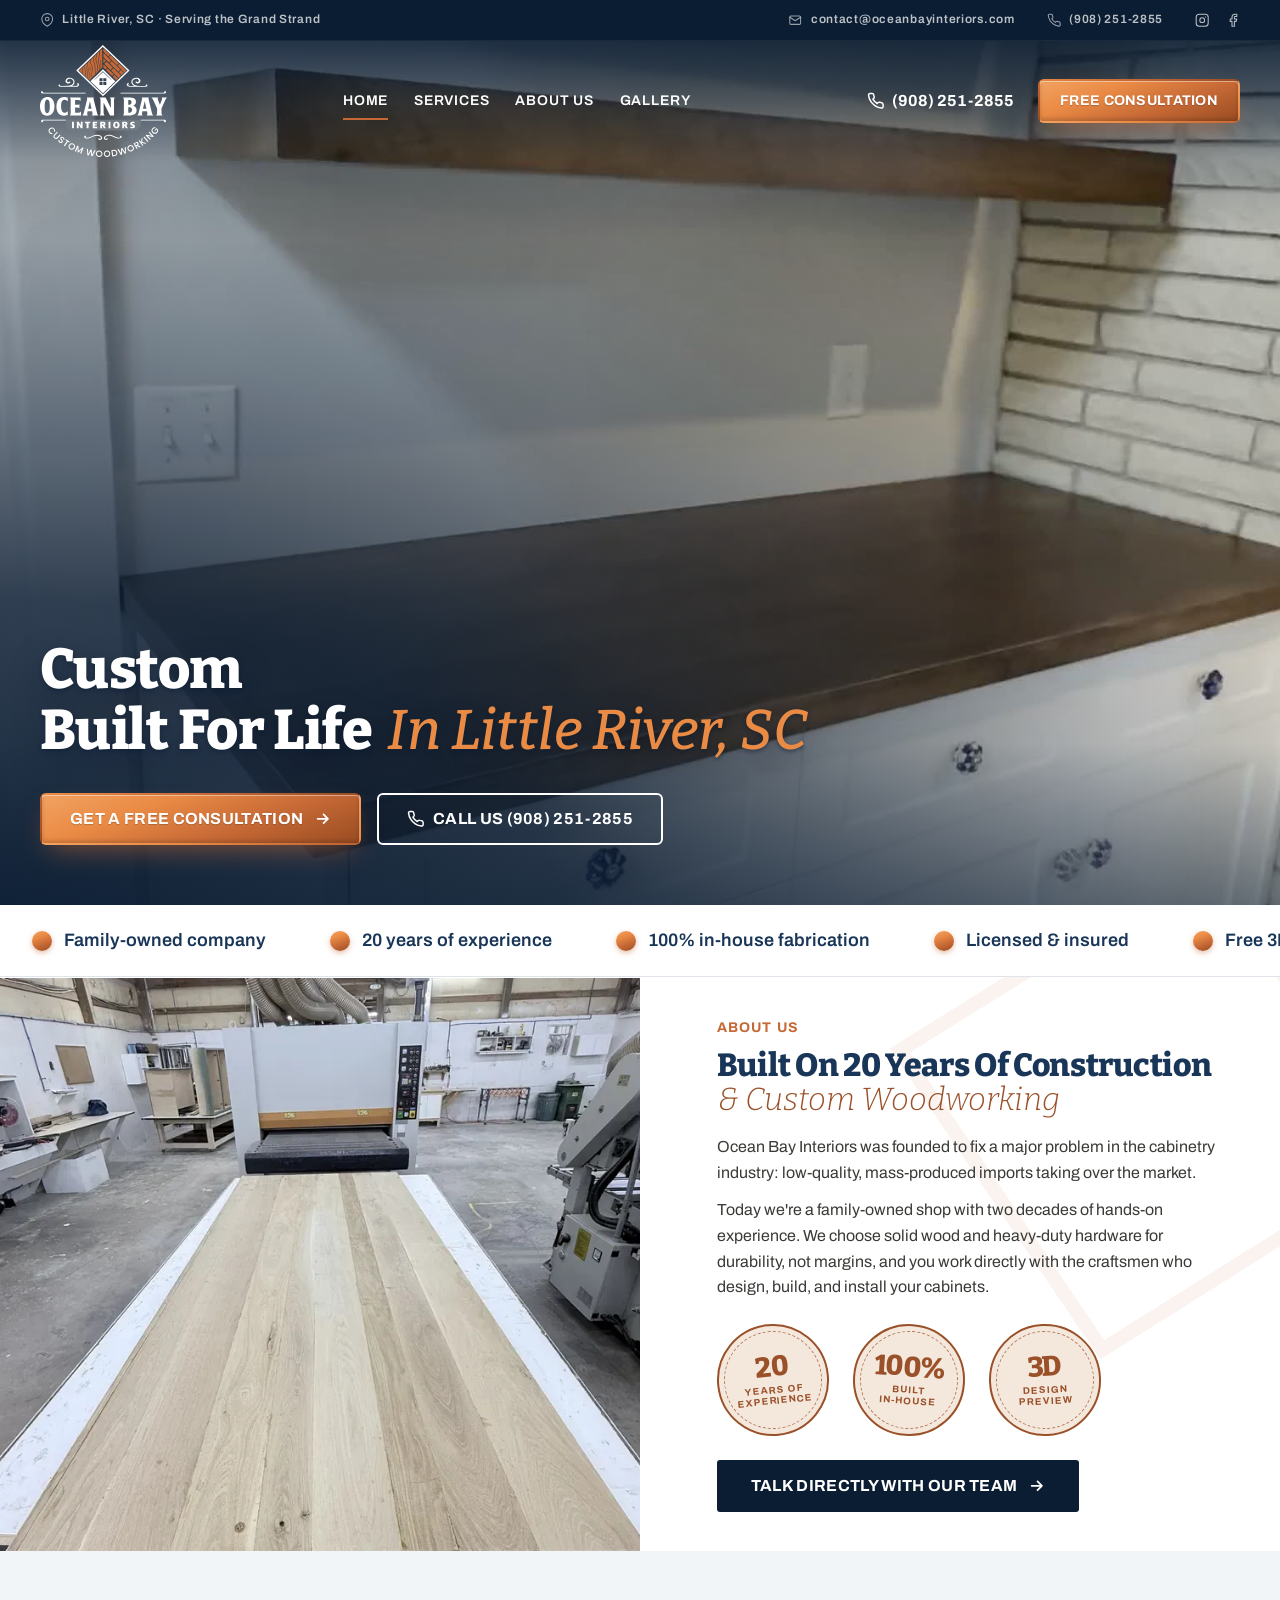
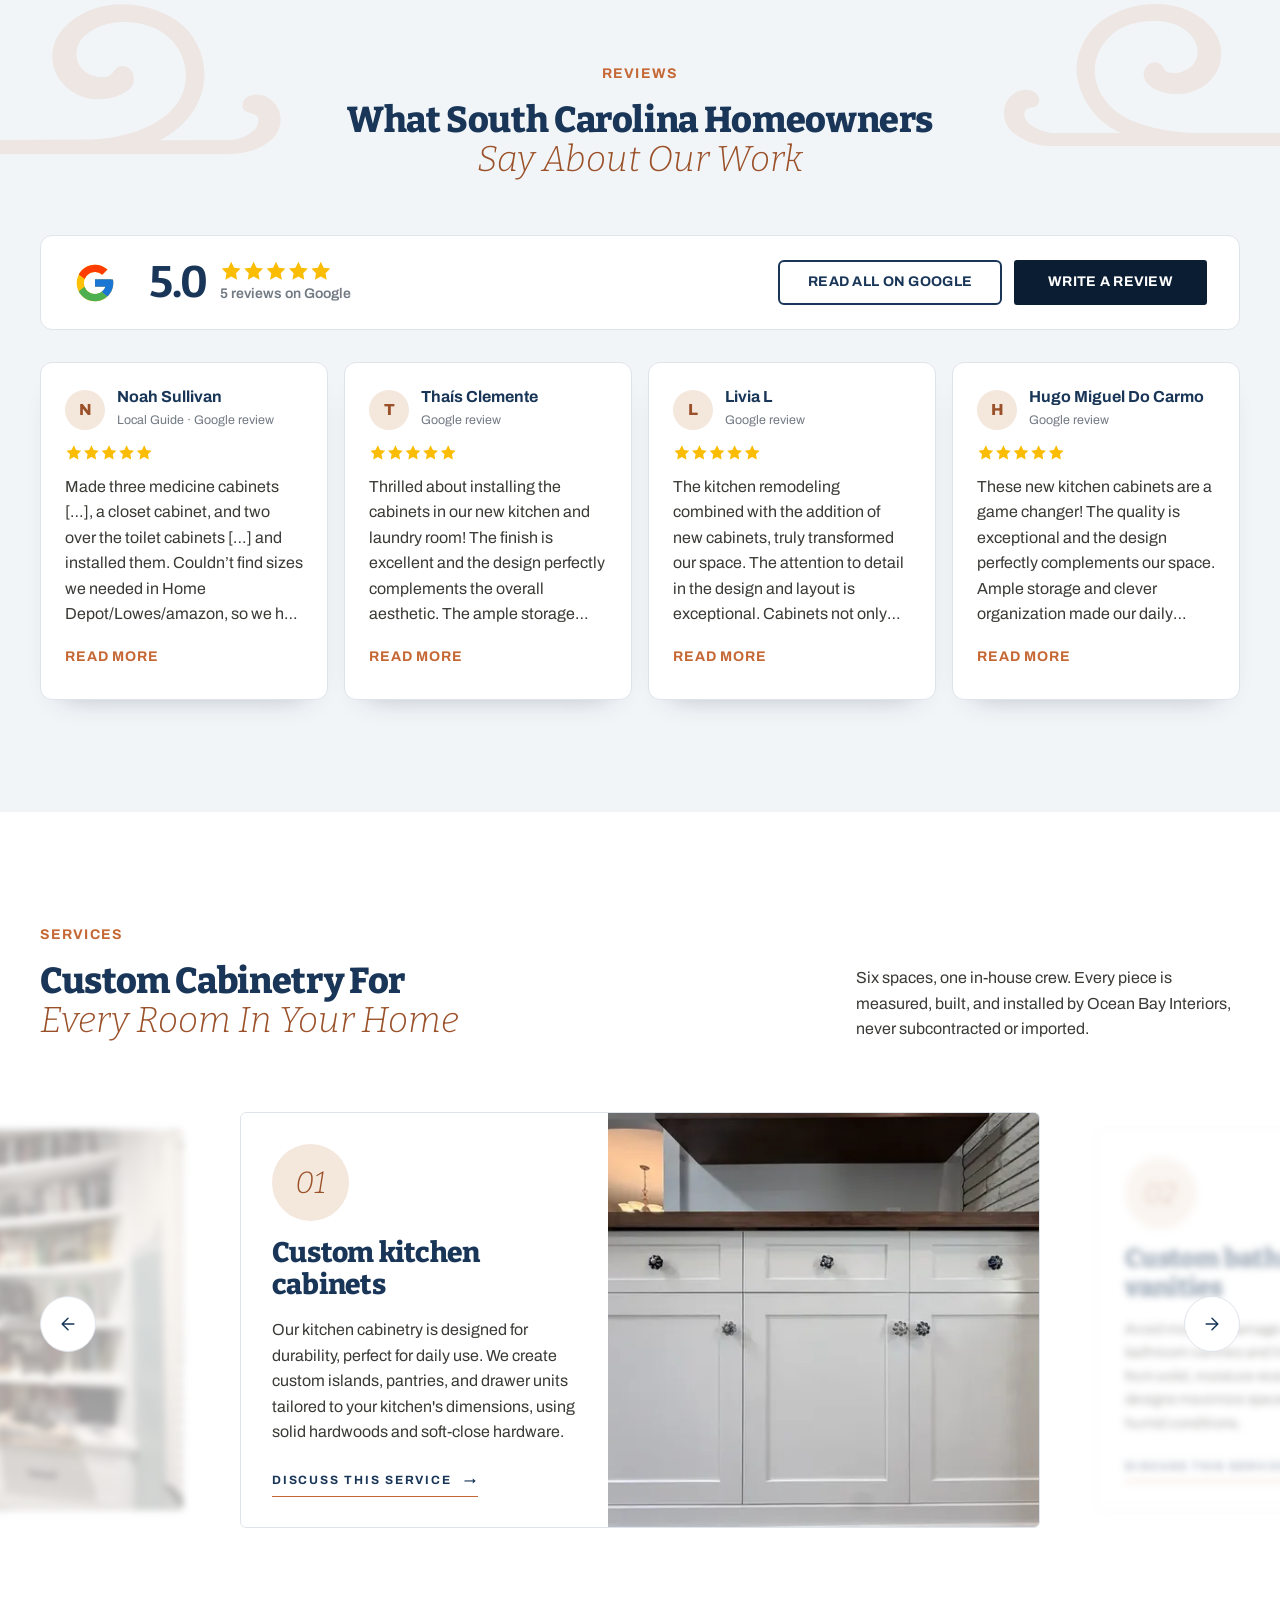
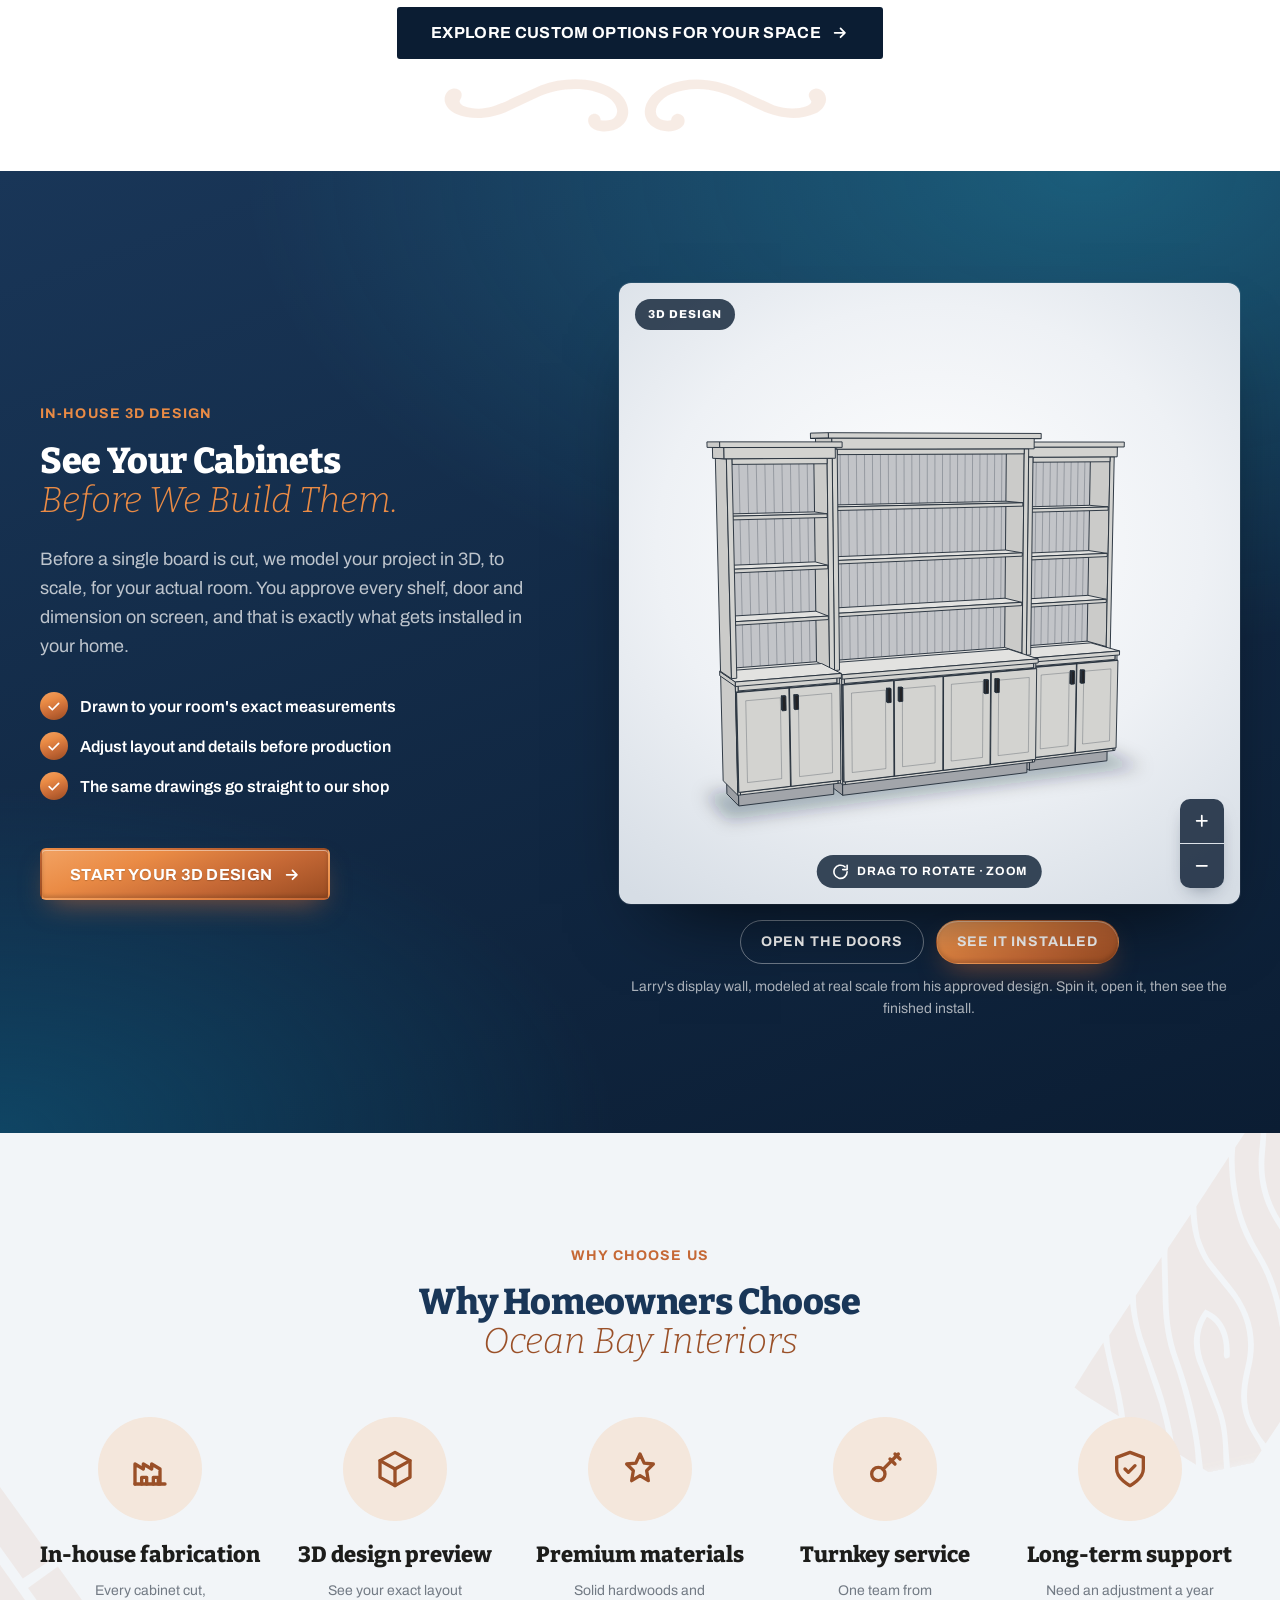
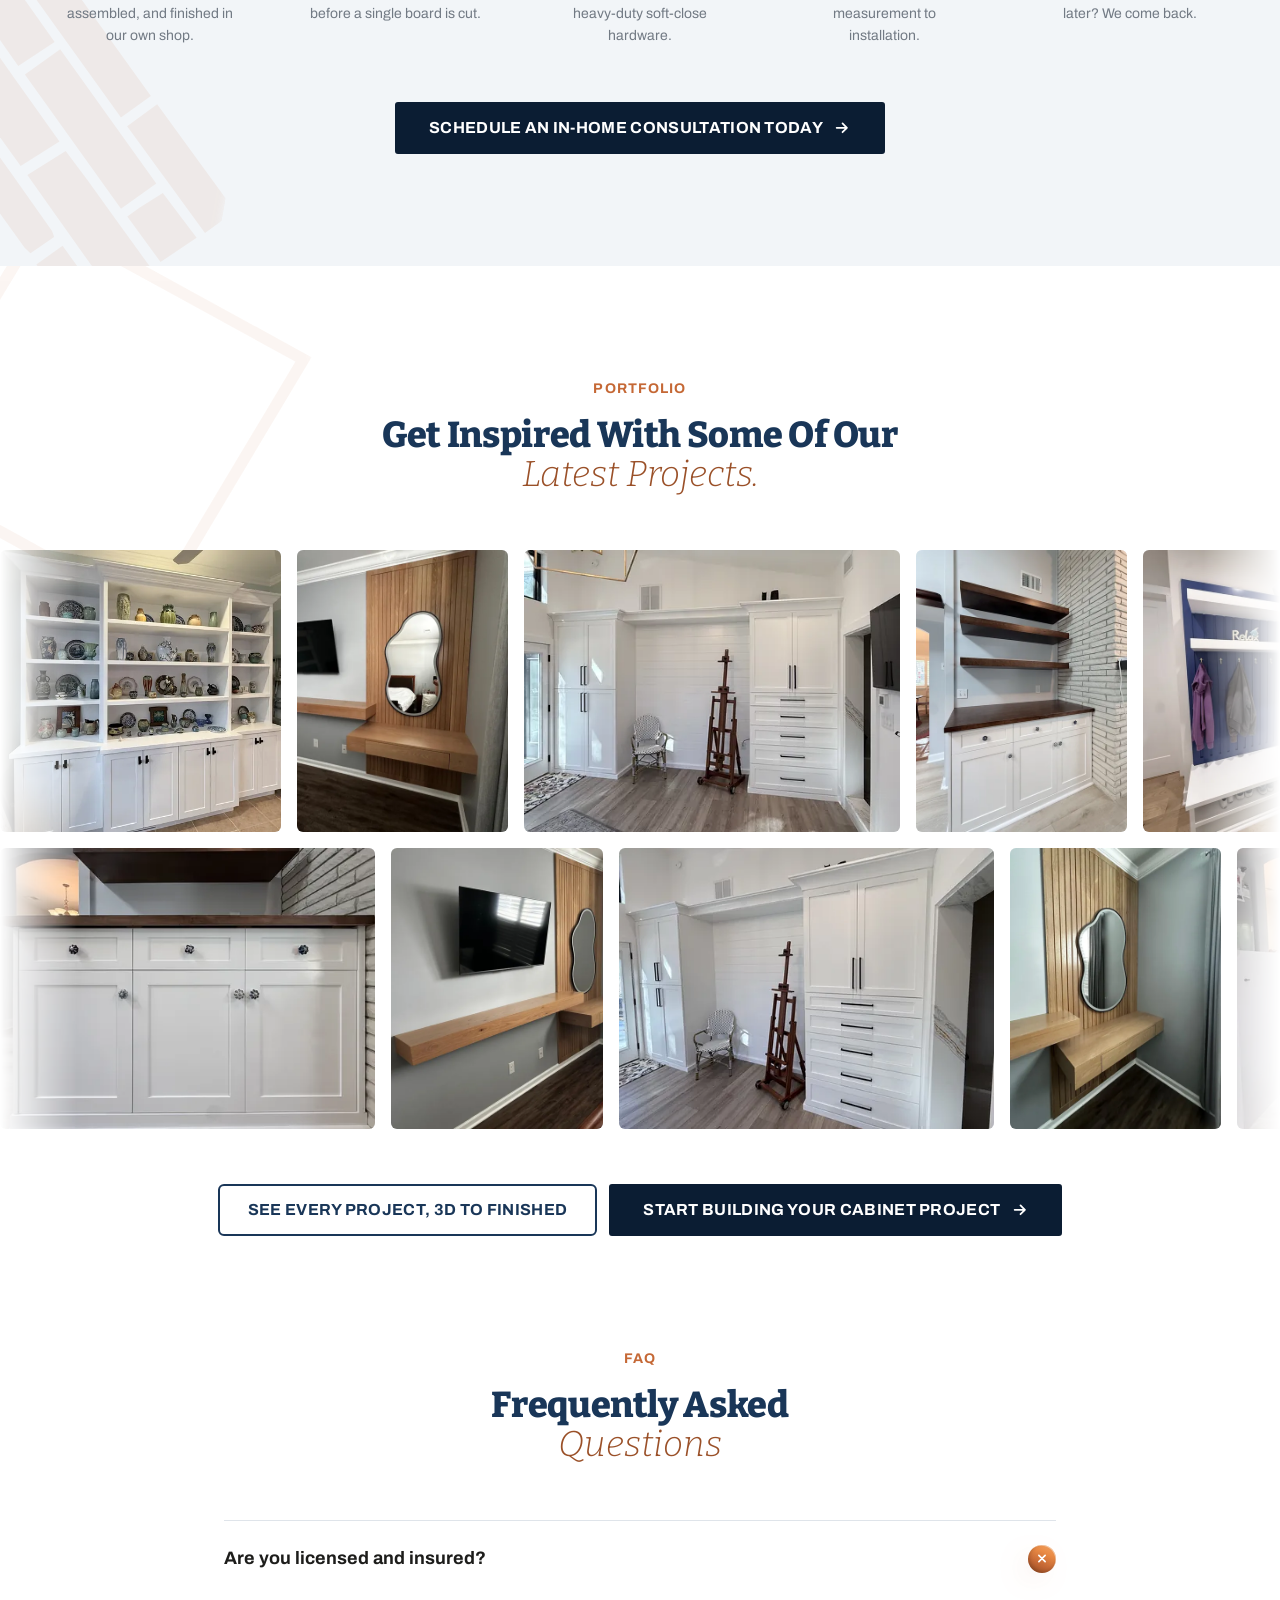
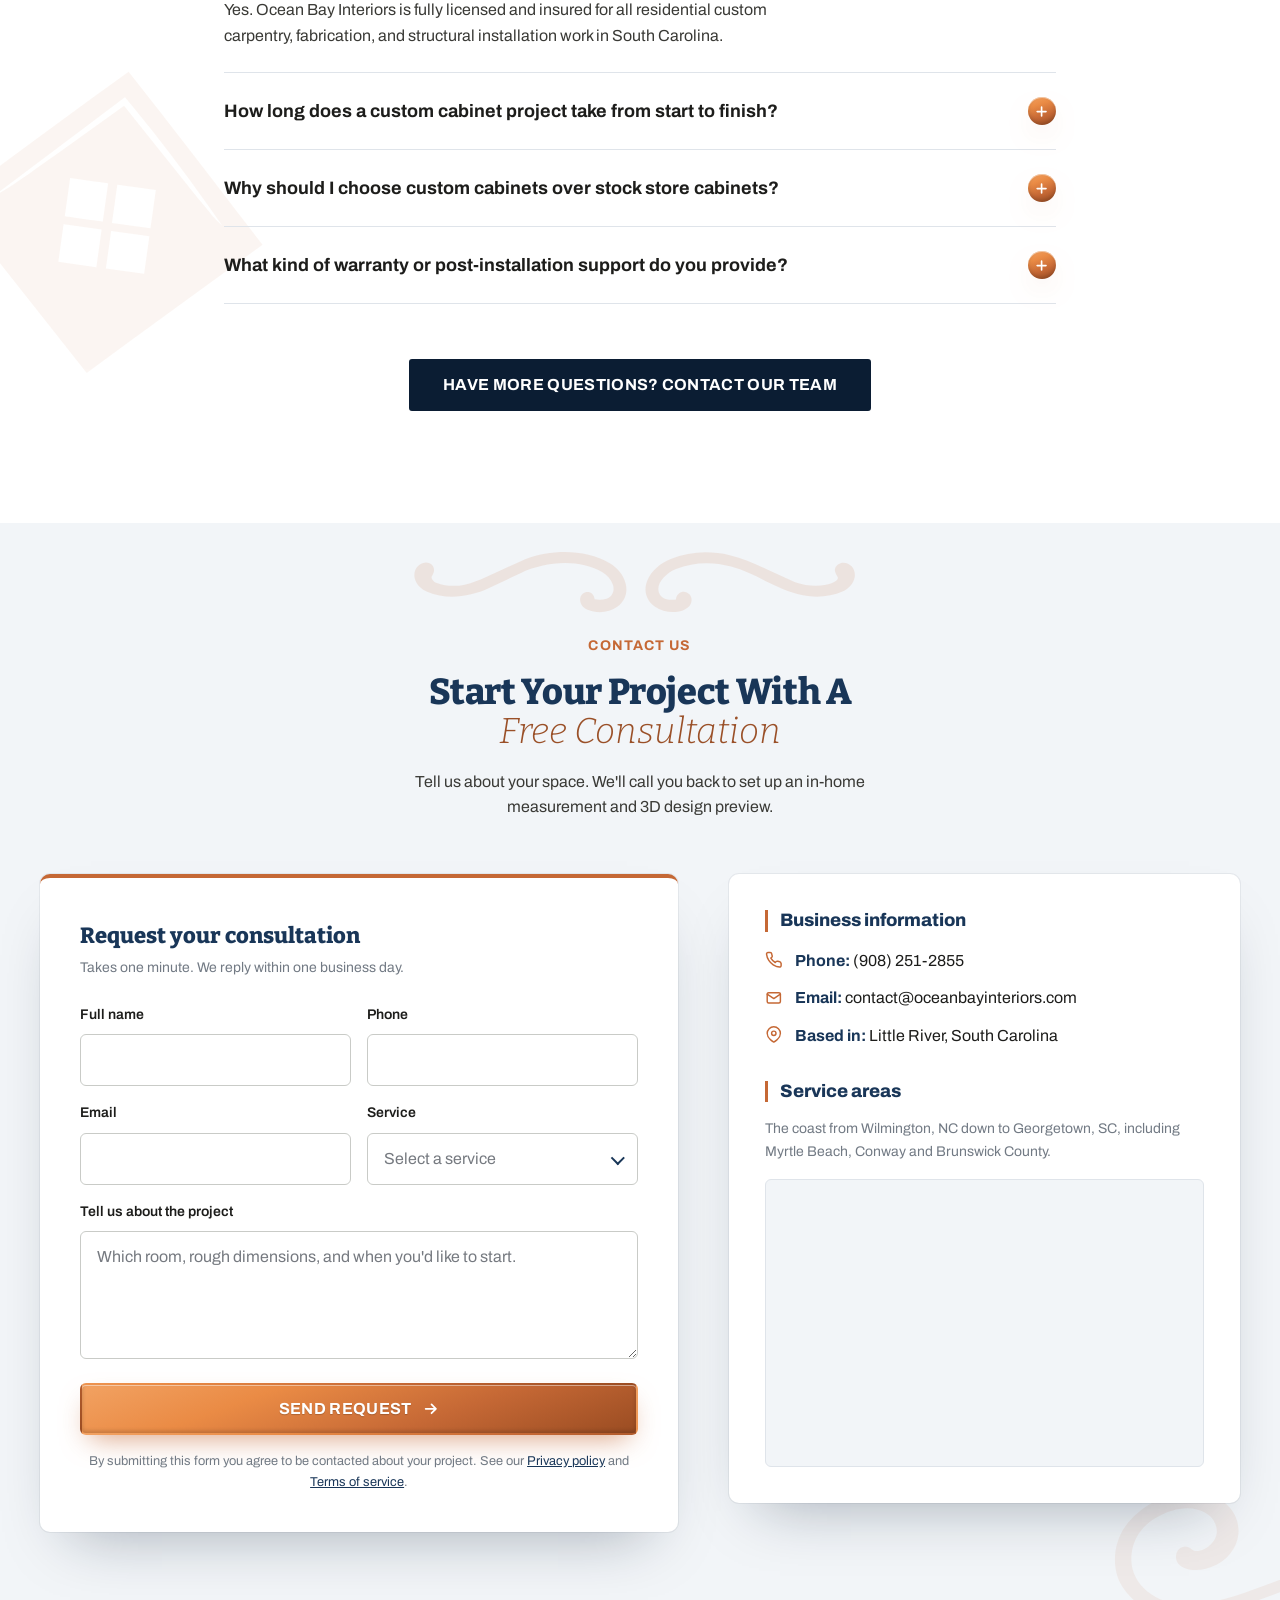
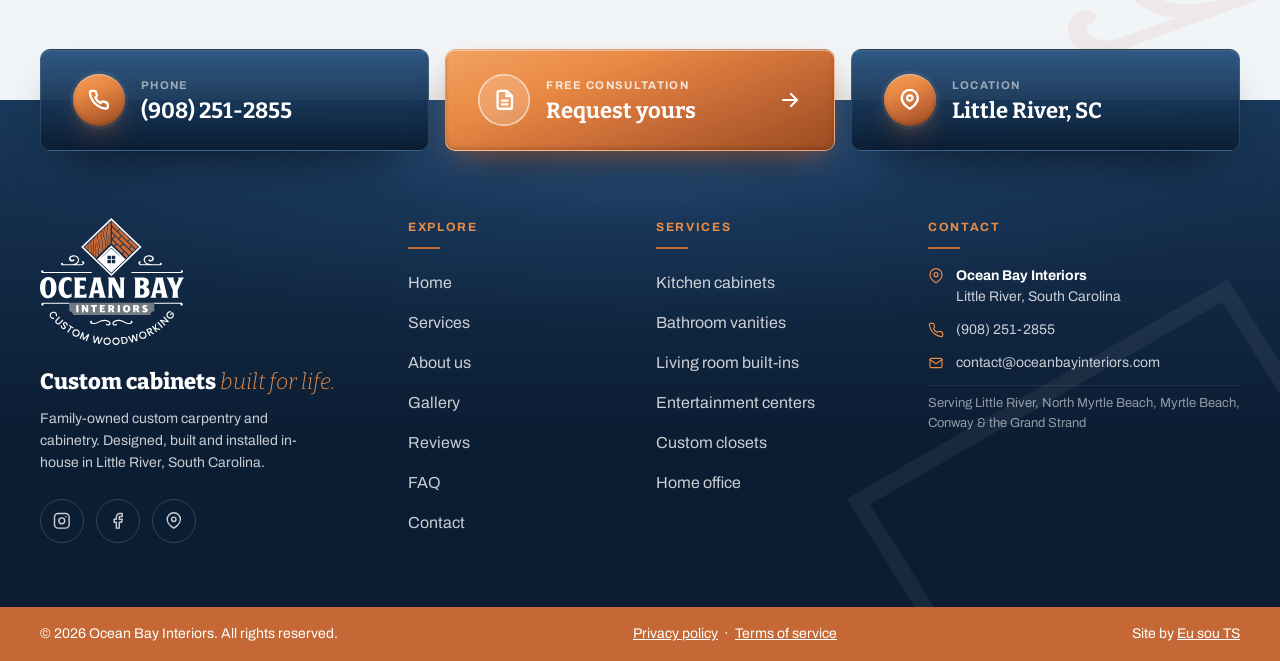
==== commit d3d0ed0c: "ajustes 01/10" ====
--- a/index.html
+++ b/index.html
@@ -33,7 +33,7 @@
 
   <link rel="preload" as="image" href="/assets/video/hero-poster-720.jpg?v=20260928" media="(max-width: 47.99em)" fetchpriority="high">
   <link rel="preload" as="image" href="/assets/video/hero-poster-1280.jpg?v=20260928" media="(min-width: 48em)" fetchpriority="high">
-  <link rel="stylesheet" href="/css/style.css?v=20260928">
+  <link rel="stylesheet" href="/css/style.css?v=20261001">
 
   <!-- Google Tag Manager -->
   <script>(function(w,d,s,l,i){w[l]=w[l]||[];w[l].push({'gtm.start':
@@ -361,7 +361,7 @@
               <p>Our kitchen cabinetry is designed for durability, perfect for daily use. We create custom islands, pantries, and drawer units tailored to your kitchen's dimensions, using solid hardwoods and soft-close hardware.</p>
               <a class="link-rule" href="#contact">Discuss this service <span aria-hidden="true">&rarr;</span></a>
             </div>
-            <img class="svc-card__image" src="/assets/img/svc-kitchen-900.webp?v=20260928" srcset="/assets/img/svc-kitchen-600.webp?v=20260928 600w, /assets/img/svc-kitchen-900.webp?v=20260928 900w" sizes="(min-width: 48em) 260px, 92vw" width="900" height="675" loading="lazy" decoding="async" alt="Custom white kitchen cabinets with a solid walnut countertop built by Ocean Bay Interiors in Little River, SC">
+            <img class="svc-card__image" src="/assets/img/svc-kitchen-900.webp?v=20260928" srcset="/assets/img/svc-kitchen-600.webp?v=20260928 600w, /assets/img/svc-kitchen-900.webp?v=20260928 900w" sizes="(min-width: 48em) 440px, 92vw" width="900" height="675" loading="lazy" decoding="async" alt="Custom white kitchen cabinets with a solid walnut countertop built by Ocean Bay Interiors in Little River, SC">
           </article>
           <article class="svc-card">
             <div class="svc-card__content">
@@ -370,7 +370,7 @@
               <p>Avoid moisture damage with our custom bathroom vanities and linen towers made from solid, moisture-resistant woods. Our designs maximize space and withstand humid conditions.</p>
               <a class="link-rule" href="#contact">Discuss this service <span aria-hidden="true">&rarr;</span></a>
             </div>
-            <img class="svc-card__image svc-card__image--bathroom" src="/assets/img/svc-bathroom-900.webp?v=20260928" srcset="/assets/img/svc-bathroom-600.webp?v=20260928 600w, /assets/img/svc-bathroom-900.webp?v=20260928 900w" sizes="(min-width: 48em) 260px, 92vw" width="900" height="675" loading="lazy" decoding="async" alt="Navy custom bathroom vanity with shaker drawers, white quartz top and patterned tile backsplash, Little River, SC">
+            <img class="svc-card__image svc-card__image--bathroom" src="/assets/img/svc-bathroom-900.webp?v=20260928" srcset="/assets/img/svc-bathroom-600.webp?v=20260928 600w, /assets/img/svc-bathroom-900.webp?v=20260928 900w" sizes="(min-width: 48em) 440px, 92vw" width="900" height="675" loading="lazy" decoding="async" alt="Navy custom bathroom vanity with shaker drawers, white quartz top and patterned tile backsplash, Little River, SC">
           </article>
           <article class="svc-card">
             <div class="svc-card__content">
@@ -379,7 +379,7 @@
               <p>Upgrade your living room with custom book walls and display cabinetry. We ensure a perfect fit with precise measurements, eliminating gaps and filler strips.</p>
               <a class="link-rule" href="#contact">Discuss this service <span aria-hidden="true">&rarr;</span></a>
             </div>
-            <img class="svc-card__image" src="/assets/img/svc-living-900.webp?v=20260928" srcset="/assets/img/svc-living-600.webp?v=20260928 600w, /assets/img/svc-living-900.webp?v=20260928 900w" sizes="(min-width: 48em) 260px, 92vw" width="900" height="675" loading="lazy" decoding="async" alt="Floor-to-ceiling living room built-in display cabinetry painted white, custom made in South Carolina">
+            <img class="svc-card__image" src="/assets/img/svc-living-900.webp?v=20260928" srcset="/assets/img/svc-living-600.webp?v=20260928 600w, /assets/img/svc-living-900.webp?v=20260928 900w" sizes="(min-width: 48em) 440px, 92vw" width="900" height="675" loading="lazy" decoding="async" alt="Floor-to-ceiling living room built-in display cabinetry painted white, custom made in South Carolina">
           </article>
           <article class="svc-card">
             <div class="svc-card__content">
@@ -388,7 +388,7 @@
               <p>Experience organized media storage with our custom entertainment centers and consoles, featuring concealed wire channels and integrated LED lighting.</p>
               <a class="link-rule" href="#contact">Discuss this service <span aria-hidden="true">&rarr;</span></a>
             </div>
-            <img class="svc-card__image svc-card__image--entertainment" src="/assets/img/svc-entertainment-900.webp?v=20260928" srcset="/assets/img/svc-entertainment-600.webp?v=20260928 600w, /assets/img/svc-entertainment-900.webp?v=20260928 900w" sizes="(min-width: 48em) 260px, 92vw" width="900" height="675" loading="lazy" decoding="async" alt="Custom media wall with a thick white oak floating shelf and slat panel behind a wall-mounted TV">
+            <img class="svc-card__image svc-card__image--entertainment" src="/assets/img/svc-entertainment-900.webp?v=20260928" srcset="/assets/img/svc-entertainment-600.webp?v=20260928 600w, /assets/img/svc-entertainment-900.webp?v=20260928 900w" sizes="(min-width: 48em) 440px, 92vw" width="900" height="675" loading="lazy" decoding="async" alt="Custom media wall with a thick white oak floating shelf and slat panel behind a wall-mounted TV">
           </article>
           <article class="svc-card">
             <div class="svc-card__content">
@@ -397,7 +397,7 @@
               <p>Revamp your storage with our tailored walk-in and reach-in closet systems, utilizing every inch for shoe displays, double-hanging rails, and soft-close drawers.</p>
               <a class="link-rule" href="#contact">Discuss this service <span aria-hidden="true">&rarr;</span></a>
             </div>
-            <img class="svc-card__image" src="/assets/img/svc-closet-900.webp?v=20260928" srcset="/assets/img/svc-closet-600.webp?v=20260928 600w, /assets/img/svc-closet-900.webp?v=20260928 900w" sizes="(min-width: 48em) 260px, 92vw" width="900" height="675" loading="lazy" decoding="async" alt="Custom white closet system with tall wardrobe doors and a bank of soft-close drawers">
+            <img class="svc-card__image" src="/assets/img/svc-closet-900.webp?v=20260928" srcset="/assets/img/svc-closet-600.webp?v=20260928 600w, /assets/img/svc-closet-900.webp?v=20260928 900w" sizes="(min-width: 48em) 440px, 92vw" width="900" height="675" loading="lazy" decoding="async" alt="Custom white closet system with tall wardrobe doors and a bank of soft-close drawers">
           </article>
           <article class="svc-card">
             <div class="svc-card__content">
@@ -406,7 +406,7 @@
               <p>Enhance productivity with custom desks and storage solutions designed for your workspace needs, ensuring a clutter-free environment.</p>
               <a class="link-rule" href="#contact">Discuss this service <span aria-hidden="true">&rarr;</span></a>
             </div>
-            <img class="svc-card__image" src="/assets/img/svc-office-900.webp?v=20260928" srcset="/assets/img/svc-office-600.webp?v=20260928 600w, /assets/img/svc-office-900.webp?v=20260928 900w" sizes="(min-width: 48em) 260px, 92vw" width="900" height="675" loading="lazy" decoding="async" alt="Custom home office wall with open shelving, closed storage and drawers built to the room's exact dimensions">
+            <img class="svc-card__image" src="/assets/img/svc-office-900.webp?v=20260928" srcset="/assets/img/svc-office-600.webp?v=20260928 600w, /assets/img/svc-office-900.webp?v=20260928 900w" sizes="(min-width: 48em) 440px, 92vw" width="900" height="675" loading="lazy" decoding="async" alt="Custom home office wall with open shelving, closed storage and drawers built to the room's exact dimensions">
           </article>
         </div>
         </div>
@@ -514,149 +514,61 @@
           <div class="wall__row wall__row--left">
             <div class="wall__track">
               <figure class="wall__item" style="--ar:0.9975"><a href="/assets/gallery/larry-006-1200.webp?v=20260928" data-lb><img src="/assets/gallery/larry-006-480.webp?v=20260928" srcset="/assets/gallery/larry-006-480.webp?v=20260928 480w, /assets/gallery/larry-006-800.webp?v=20260928 800w" sizes="319px" width="480" height="481" loading="lazy" decoding="async" alt="Floor-to-ceiling white built-in display cabinet, from 3D design to installed"></a></figure>
-              <figure class="wall__item" style="--ar:0.7500"><a href="/assets/gallery/curved-hood-001-1200.webp?v=20260928" data-lb><img src="/assets/gallery/curved-hood-001-480.webp?v=20260928" srcset="/assets/gallery/curved-hood-001-480.webp?v=20260928 480w, /assets/gallery/curved-hood-001-800.webp?v=20260928 800w" sizes="240px" width="480" height="640" loading="lazy" decoding="async" alt="Custom curved wood range hood built in the Ocean Bay Interiors shop"></a></figure>
               <figure class="wall__item" style="--ar:0.7500"><a href="/assets/gallery/jimmy-007-1200.webp?v=20260928" data-lb><img src="/assets/gallery/jimmy-007-480.webp?v=20260928" srcset="/assets/gallery/jimmy-007-480.webp?v=20260928 480w, /assets/gallery/jimmy-007-800.webp?v=20260928 800w" sizes="240px" width="480" height="640" loading="lazy" decoding="async" alt="Custom oak slat wall with floating vanity shelf and backlit mirror"></a></figure>
               <figure class="wall__item" style="--ar:1.3333"><a href="/assets/gallery/merry-001-1200.webp?v=20260928" data-lb><img src="/assets/gallery/merry-001-480.webp?v=20260928" srcset="/assets/gallery/merry-001-480.webp?v=20260928 480w, /assets/gallery/merry-001-800.webp?v=20260928 800w" sizes="427px" width="480" height="360" loading="lazy" decoding="async" alt="White custom closet and entry cabinetry with a navy vanity"></a></figure>
-              <figure class="wall__item" style="--ar:0.7500"><a href="/assets/gallery/jimmy-020-1200.webp?v=20260928" data-lb><img src="/assets/gallery/jimmy-020-480.webp?v=20260928" srcset="/assets/gallery/jimmy-020-480.webp?v=20260928 480w, /assets/gallery/jimmy-020-800.webp?v=20260928 800w" sizes="240px" width="480" height="640" loading="lazy" decoding="async" alt="Custom oak slat wall with floating vanity shelf and backlit mirror"></a></figure>
               <figure class="wall__item" style="--ar:0.7500"><a href="/assets/gallery/kip-connelly-010-1200.webp?v=20260928" data-lb><img src="/assets/gallery/kip-connelly-010-480.webp?v=20260928" srcset="/assets/gallery/kip-connelly-010-480.webp?v=20260928 480w, /assets/gallery/kip-connelly-010-800.webp?v=20260928 800w" sizes="240px" width="480" height="640" loading="lazy" decoding="async" alt="Walnut floating shelves and white shaker base cabinets"></a></figure>
-              <figure class="wall__item" style="--ar:0.7500"><a href="/assets/gallery/molding-003-1200.webp?v=20260928" data-lb><img src="/assets/gallery/molding-003-480.webp?v=20260928" srcset="/assets/gallery/molding-003-480.webp?v=20260928 480w, /assets/gallery/molding-003-800.webp?v=20260928 800w" sizes="240px" width="480" height="640" loading="lazy" decoding="async" alt="Custom milled molding profiles in the shop"></a></figure>
-              <figure class="wall__item" style="--ar:1.1575"><a href="/assets/gallery/larry-003-1200.webp?v=20260928" data-lb><img src="/assets/gallery/larry-003-480.webp?v=20260928" srcset="/assets/gallery/larry-003-480.webp?v=20260928 480w, /assets/gallery/larry-003-800.webp?v=20260928 800w" sizes="370px" width="480" height="415" loading="lazy" decoding="async" alt="Floor-to-ceiling white built-in display cabinet, from 3D design to installed"></a></figure>
               <figure class="wall__item" style="--ar:0.7500"><a href="/assets/gallery/roby-004-1200.webp?v=20260928" data-lb><img src="/assets/gallery/roby-004-480.webp?v=20260928" srcset="/assets/gallery/roby-004-480.webp?v=20260928 480w, /assets/gallery/roby-004-800.webp?v=20260928 800w" sizes="240px" width="480" height="640" loading="lazy" decoding="async" alt="Custom mudroom bench with navy beadboard and storage cabinets"></a></figure>
-              <figure class="wall__item" style="--ar:0.7500"><a href="/assets/gallery/jimmy-001-1200.webp?v=20260928" data-lb><img src="/assets/gallery/jimmy-001-480.webp?v=20260928" srcset="/assets/gallery/jimmy-001-480.webp?v=20260928 480w, /assets/gallery/jimmy-001-800.webp?v=20260928 800w" sizes="240px" width="480" height="640" loading="lazy" decoding="async" alt="Custom oak slat wall with floating vanity shelf and backlit mirror"></a></figure>
+              <figure class="wall__item" style="--ar:1.3333"><a href="/assets/gallery/konrady-008-1200.webp?v=20260928" data-lb><img src="/assets/gallery/konrady-008-480.webp?v=20260928" srcset="/assets/gallery/konrady-008-480.webp?v=20260928 480w, /assets/gallery/konrady-008-800.webp?v=20260928 800w" sizes="427px" width="480" height="360" loading="lazy" decoding="async" alt="Custom white bathroom cabinetry and built-in display cabinets"></a></figure>
+              <figure class="wall__item" style="--ar:0.7500"><a href="/assets/gallery/merry-010-1200.webp?v=20260928" data-lb><img src="/assets/gallery/merry-010-480.webp?v=20260928" srcset="/assets/gallery/merry-010-480.webp?v=20260928 480w, /assets/gallery/merry-010-800.webp?v=20260928 800w" sizes="240px" width="480" height="640" loading="lazy" decoding="async" alt="White custom closet and entry cabinetry with a navy vanity"></a></figure>
+              <figure class="wall__item" style="--ar:0.7500"><a href="/assets/gallery/door-molding-006-1200.webp?v=20260928" data-lb><img src="/assets/gallery/door-molding-006-480.webp?v=20260928" srcset="/assets/gallery/door-molding-006-480.webp?v=20260928 480w, /assets/gallery/door-molding-006-800.webp?v=20260928 800w" sizes="240px" width="480" height="640" loading="lazy" decoding="async" alt="Arched solid wood entry doors and custom molding by Ocean Bay Interiors"></a></figure>
+              <figure class="wall__item" style="--ar:0.7500"><a href="/assets/gallery/kip-connelly-017-1200.webp?v=20260928" data-lb><img src="/assets/gallery/kip-connelly-017-480.webp?v=20260928" srcset="/assets/gallery/kip-connelly-017-480.webp?v=20260928 480w, /assets/gallery/kip-connelly-017-800.webp?v=20260928 800w" sizes="240px" width="480" height="640" loading="lazy" decoding="async" alt="Walnut floating shelves and white shaker base cabinets"></a></figure>
+              <figure class="wall__item" style="--ar:0.7500"><a href="/assets/gallery/door-molding-005-1200.webp?v=20260928" data-lb><img src="/assets/gallery/door-molding-005-480.webp?v=20260928" srcset="/assets/gallery/door-molding-005-480.webp?v=20260928 480w, /assets/gallery/door-molding-005-800.webp?v=20260928 800w" sizes="240px" width="480" height="640" loading="lazy" decoding="async" alt="Ocean Bay craftsman cutting hardwood at the workshop"></a></figure>
               <figure class="wall__item" style="--ar:0.7500"><a href="/assets/gallery/jimmy-015-1200.webp?v=20260928" data-lb><img src="/assets/gallery/jimmy-015-480.webp?v=20260928" srcset="/assets/gallery/jimmy-015-480.webp?v=20260928 480w, /assets/gallery/jimmy-015-800.webp?v=20260928 800w" sizes="240px" width="480" height="640" loading="lazy" decoding="async" alt="Custom oak slat wall with floating vanity shelf and backlit mirror"></a></figure>
-              <figure class="wall__item" style="--ar:0.7500"><a href="/assets/gallery/kip-connelly-004-1200.webp?v=20260928" data-lb><img src="/assets/gallery/kip-connelly-004-480.webp?v=20260928" srcset="/assets/gallery/kip-connelly-004-480.webp?v=20260928 480w, /assets/gallery/kip-connelly-004-800.webp?v=20260928 800w" sizes="240px" width="480" height="640" loading="lazy" decoding="async" alt="Walnut floating shelves and white shaker base cabinets"></a></figure>
-              <figure class="wall__item" style="--ar:0.9841"><a href="/assets/gallery/larry-005-1200.webp?v=20260928" data-lb><img src="/assets/gallery/larry-005-480.webp?v=20260928" srcset="/assets/gallery/larry-005-480.webp?v=20260928 480w, /assets/gallery/larry-005-800.webp?v=20260928 800w" sizes="315px" width="480" height="488" loading="lazy" decoding="async" alt="Floor-to-ceiling white built-in display cabinet, from 3D design to installed"></a></figure>
-              <figure class="wall__item" style="--ar:0.7500"><a href="/assets/gallery/kip-connelly-006-1200.webp?v=20260928" data-lb><img src="/assets/gallery/kip-connelly-006-480.webp?v=20260928" srcset="/assets/gallery/kip-connelly-006-480.webp?v=20260928 480w, /assets/gallery/kip-connelly-006-800.webp?v=20260928 800w" sizes="240px" width="480" height="640" loading="lazy" decoding="async" alt="Walnut floating shelves and white shaker base cabinets"></a></figure>
-              <figure class="wall__item" style="--ar:0.7500"><a href="/assets/gallery/kip-connelly-009-1200.webp?v=20260928" data-lb><img src="/assets/gallery/kip-connelly-009-480.webp?v=20260928" srcset="/assets/gallery/kip-connelly-009-480.webp?v=20260928 480w, /assets/gallery/kip-connelly-009-800.webp?v=20260928 800w" sizes="240px" width="480" height="640" loading="lazy" decoding="async" alt="Walnut floating shelves and white shaker base cabinets"></a></figure>
-              <figure class="wall__item" style="--ar:0.7500"><a href="/assets/gallery/jimmy-009-1200.webp?v=20260928" data-lb><img src="/assets/gallery/jimmy-009-480.webp?v=20260928" srcset="/assets/gallery/jimmy-009-480.webp?v=20260928 480w, /assets/gallery/jimmy-009-800.webp?v=20260928 800w" sizes="240px" width="480" height="640" loading="lazy" decoding="async" alt="Custom oak slat wall with floating vanity shelf and backlit mirror"></a></figure>
-              <figure class="wall__item" style="--ar:1.3333"><a href="/assets/gallery/merry-002-1200.webp?v=20260928" data-lb><img src="/assets/gallery/merry-002-480.webp?v=20260928" srcset="/assets/gallery/merry-002-480.webp?v=20260928 480w, /assets/gallery/merry-002-800.webp?v=20260928 800w" sizes="427px" width="480" height="360" loading="lazy" decoding="async" alt="White custom closet and entry cabinetry with a navy vanity"></a></figure>
-              <figure class="wall__item" style="--ar:0.7500"><a href="/assets/gallery/door-molding-006-1200.webp?v=20260928" data-lb><img src="/assets/gallery/door-molding-006-480.webp?v=20260928" srcset="/assets/gallery/door-molding-006-480.webp?v=20260928 480w, /assets/gallery/door-molding-006-800.webp?v=20260928 800w" sizes="240px" width="480" height="640" loading="lazy" decoding="async" alt="Arched solid wood entry doors and custom molding by Ocean Bay Interiors"></a></figure>
-              <figure class="wall__item" style="--ar:1.3333"><a href="/assets/gallery/konrady-008-1200.webp?v=20260928" data-lb><img src="/assets/gallery/konrady-008-480.webp?v=20260928" srcset="/assets/gallery/konrady-008-480.webp?v=20260928 480w, /assets/gallery/konrady-008-800.webp?v=20260928 800w" sizes="427px" width="480" height="360" loading="lazy" decoding="async" alt="Custom white bathroom cabinetry and built-in display cabinets"></a></figure>
-              <figure class="wall__item" style="--ar:1.7778"><a href="/assets/gallery/kip-connelly-001-1200.webp?v=20260928" data-lb><img src="/assets/gallery/kip-connelly-001-480.webp?v=20260928" srcset="/assets/gallery/kip-connelly-001-480.webp?v=20260928 480w, /assets/gallery/kip-connelly-001-800.webp?v=20260928 800w" sizes="569px" width="480" height="270" loading="lazy" decoding="async" alt="Walnut floating shelves and white shaker base cabinets"></a></figure>
-              <figure class="wall__item" style="--ar:1.1503"><a href="/assets/gallery/larry-001-1200.webp?v=20260928" data-lb><img src="/assets/gallery/larry-001-480.webp?v=20260928" srcset="/assets/gallery/larry-001-480.webp?v=20260928 480w, /assets/gallery/larry-001-800.webp?v=20260928 800w" sizes="368px" width="480" height="417" loading="lazy" decoding="async" alt="Floor-to-ceiling white built-in display cabinet, from 3D design to installed"></a></figure>
-              <figure class="wall__item" style="--ar:0.7500"><a href="/assets/gallery/merry-010-1200.webp?v=20260928" data-lb><img src="/assets/gallery/merry-010-480.webp?v=20260928" srcset="/assets/gallery/merry-010-480.webp?v=20260928 480w, /assets/gallery/merry-010-800.webp?v=20260928 800w" sizes="240px" width="480" height="640" loading="lazy" decoding="async" alt="White custom closet and entry cabinetry with a navy vanity"></a></figure>
-              <figure class="wall__item" style="--ar:0.7500"><a href="/assets/gallery/kip-connelly-017-1200.webp?v=20260928" data-lb><img src="/assets/gallery/kip-connelly-017-480.webp?v=20260928" srcset="/assets/gallery/kip-connelly-017-480.webp?v=20260928 480w, /assets/gallery/kip-connelly-017-800.webp?v=20260928 800w" sizes="240px" width="480" height="640" loading="lazy" decoding="async" alt="Walnut floating shelves and white shaker base cabinets"></a></figure>
-              <figure class="wall__item" style="--ar:0.7500"><a href="/assets/gallery/door-molding-005-1200.webp?v=20260928" data-lb><img src="/assets/gallery/door-molding-005-480.webp?v=20260928" srcset="/assets/gallery/door-molding-005-480.webp?v=20260928 480w, /assets/gallery/door-molding-005-800.webp?v=20260928 800w" sizes="240px" width="480" height="640" loading="lazy" decoding="async" alt="Arched solid wood entry doors and custom molding by Ocean Bay Interiors"></a></figure>
-              <figure class="wall__item" style="--ar:0.7500"><a href="/assets/gallery/merry-009-1200.webp?v=20260928" data-lb><img src="/assets/gallery/merry-009-480.webp?v=20260928" srcset="/assets/gallery/merry-009-480.webp?v=20260928 480w, /assets/gallery/merry-009-800.webp?v=20260928 800w" sizes="240px" width="480" height="640" loading="lazy" decoding="async" alt="White custom closet and entry cabinetry with a navy vanity"></a></figure>
-              <figure class="wall__item" style="--ar:0.7500"><a href="/assets/gallery/kip-connelly-011-1200.webp?v=20260928" data-lb><img src="/assets/gallery/kip-connelly-011-480.webp?v=20260928" srcset="/assets/gallery/kip-connelly-011-480.webp?v=20260928 480w, /assets/gallery/kip-connelly-011-800.webp?v=20260928 800w" sizes="240px" width="480" height="640" loading="lazy" decoding="async" alt="Walnut floating shelves and white shaker base cabinets"></a></figure>
-              <figure class="wall__item" style="--ar:0.7500"><a href="/assets/gallery/jimmy-006-1200.webp?v=20260928" data-lb><img src="/assets/gallery/jimmy-006-480.webp?v=20260928" srcset="/assets/gallery/jimmy-006-480.webp?v=20260928 480w, /assets/gallery/jimmy-006-800.webp?v=20260928 800w" sizes="240px" width="480" height="640" loading="lazy" decoding="async" alt="Custom oak slat wall with floating vanity shelf and backlit mirror"></a></figure>
-              <figure class="wall__item" style="--ar:1.7778"><a href="/assets/gallery/kip-connelly-002-1200.webp?v=20260928" data-lb><img src="/assets/gallery/kip-connelly-002-480.webp?v=20260928" srcset="/assets/gallery/kip-connelly-002-480.webp?v=20260928 480w, /assets/gallery/kip-connelly-002-800.webp?v=20260928 800w" sizes="569px" width="480" height="270" loading="lazy" decoding="async" alt="Walnut floating shelves and white shaker base cabinets"></a></figure>
-              <figure class="wall__item" style="--ar:0.7500"><a href="/assets/gallery/door-molding-003-1200.webp?v=20260928" data-lb><img src="/assets/gallery/door-molding-003-480.webp?v=20260928" srcset="/assets/gallery/door-molding-003-480.webp?v=20260928 480w, /assets/gallery/door-molding-003-800.webp?v=20260928 800w" sizes="240px" width="480" height="640" loading="lazy" decoding="async" alt="Arched solid wood entry doors and custom molding by Ocean Bay Interiors"></a></figure>
-              <figure class="wall__item" style="--ar:0.7500"><a href="/assets/gallery/jimmy-003-1200.webp?v=20260928" data-lb><img src="/assets/gallery/jimmy-003-480.webp?v=20260928" srcset="/assets/gallery/jimmy-003-480.webp?v=20260928 480w, /assets/gallery/jimmy-003-800.webp?v=20260928 800w" sizes="240px" width="480" height="640" loading="lazy" decoding="async" alt="Custom oak slat wall with floating vanity shelf and backlit mirror"></a></figure>
-              <figure class="wall__item" style="--ar:0.7500"><a href="/assets/gallery/merry-006-1200.webp?v=20260928" data-lb><img src="/assets/gallery/merry-006-480.webp?v=20260928" srcset="/assets/gallery/merry-006-480.webp?v=20260928 480w, /assets/gallery/merry-006-800.webp?v=20260928 800w" sizes="240px" width="480" height="640" loading="lazy" decoding="async" alt="White custom closet and entry cabinetry with a navy vanity"></a></figure>
-              <figure class="wall__item" style="--ar:0.7500"><a href="/assets/gallery/kip-connelly-013-1200.webp?v=20260928" data-lb><img src="/assets/gallery/kip-connelly-013-480.webp?v=20260928" srcset="/assets/gallery/kip-connelly-013-480.webp?v=20260928 480w, /assets/gallery/kip-connelly-013-800.webp?v=20260928 800w" sizes="240px" width="480" height="640" loading="lazy" decoding="async" alt="Walnut floating shelves and white shaker base cabinets"></a></figure>
-              <figure class="wall__item" style="--ar:0.7500"><a href="/assets/gallery/jimmy-002-1200.webp?v=20260928" data-lb><img src="/assets/gallery/jimmy-002-480.webp?v=20260928" srcset="/assets/gallery/jimmy-002-480.webp?v=20260928 480w, /assets/gallery/jimmy-002-800.webp?v=20260928 800w" sizes="240px" width="480" height="640" loading="lazy" decoding="async" alt="Custom oak slat wall with floating vanity shelf and backlit mirror"></a></figure>
-              <figure class="wall__item" style="--ar:0.7500"><a href="/assets/gallery/door-molding-004-1200.webp?v=20260928" data-lb><img src="/assets/gallery/door-molding-004-480.webp?v=20260928" srcset="/assets/gallery/door-molding-004-480.webp?v=20260928 480w, /assets/gallery/door-molding-004-800.webp?v=20260928 800w" sizes="240px" width="480" height="640" loading="lazy" decoding="async" alt="Arched solid wood entry doors and custom molding by Ocean Bay Interiors"></a></figure>
-              <figure class="wall__item" style="--ar:0.7500"><a href="/assets/gallery/jimmy-013-1200.webp?v=20260928" data-lb><img src="/assets/gallery/jimmy-013-480.webp?v=20260928" srcset="/assets/gallery/jimmy-013-480.webp?v=20260928 480w, /assets/gallery/jimmy-013-800.webp?v=20260928 800w" sizes="240px" width="480" height="640" loading="lazy" decoding="async" alt="Custom oak slat wall with floating vanity shelf and backlit mirror"></a></figure>
+              <figure class="wall__item" style="--ar:0.7500"><a href="/assets/gallery/curved-hood-001-1200.webp?v=20260928" data-lb><img src="/assets/gallery/curved-hood-001-480.webp?v=20260928" srcset="/assets/gallery/curved-hood-001-480.webp?v=20260928 480w, /assets/gallery/curved-hood-001-800.webp?v=20260928 800w" sizes="240px" width="480" height="640" loading="lazy" decoding="async" alt="Custom curved wood range hood built in the Ocean Bay Interiors shop"></a></figure>
             </div>
             <div class="wall__track" aria-hidden="true">
               <figure class="wall__item" style="--ar:0.9975"><a href="/assets/gallery/larry-006-1200.webp?v=20260928" data-lb><img src="/assets/gallery/larry-006-480.webp?v=20260928" srcset="/assets/gallery/larry-006-480.webp?v=20260928 480w, /assets/gallery/larry-006-800.webp?v=20260928 800w" sizes="319px" width="480" height="481" loading="lazy" decoding="async" alt="Floor-to-ceiling white built-in display cabinet, from 3D design to installed"></a></figure>
-              <figure class="wall__item" style="--ar:0.7500"><a href="/assets/gallery/curved-hood-001-1200.webp?v=20260928" data-lb><img src="/assets/gallery/curved-hood-001-480.webp?v=20260928" srcset="/assets/gallery/curved-hood-001-480.webp?v=20260928 480w, /assets/gallery/curved-hood-001-800.webp?v=20260928 800w" sizes="240px" width="480" height="640" loading="lazy" decoding="async" alt="Custom curved wood range hood built in the Ocean Bay Interiors shop"></a></figure>
               <figure class="wall__item" style="--ar:0.7500"><a href="/assets/gallery/jimmy-007-1200.webp?v=20260928" data-lb><img src="/assets/gallery/jimmy-007-480.webp?v=20260928" srcset="/assets/gallery/jimmy-007-480.webp?v=20260928 480w, /assets/gallery/jimmy-007-800.webp?v=20260928 800w" sizes="240px" width="480" height="640" loading="lazy" decoding="async" alt="Custom oak slat wall with floating vanity shelf and backlit mirror"></a></figure>
               <figure class="wall__item" style="--ar:1.3333"><a href="/assets/gallery/merry-001-1200.webp?v=20260928" data-lb><img src="/assets/gallery/merry-001-480.webp?v=20260928" srcset="/assets/gallery/merry-001-480.webp?v=20260928 480w, /assets/gallery/merry-001-800.webp?v=20260928 800w" sizes="427px" width="480" height="360" loading="lazy" decoding="async" alt="White custom closet and entry cabinetry with a navy vanity"></a></figure>
-              <figure class="wall__item" style="--ar:0.7500"><a href="/assets/gallery/jimmy-020-1200.webp?v=20260928" data-lb><img src="/assets/gallery/jimmy-020-480.webp?v=20260928" srcset="/assets/gallery/jimmy-020-480.webp?v=20260928 480w, /assets/gallery/jimmy-020-800.webp?v=20260928 800w" sizes="240px" width="480" height="640" loading="lazy" decoding="async" alt="Custom oak slat wall with floating vanity shelf and backlit mirror"></a></figure>
               <figure class="wall__item" style="--ar:0.7500"><a href="/assets/gallery/kip-connelly-010-1200.webp?v=20260928" data-lb><img src="/assets/gallery/kip-connelly-010-480.webp?v=20260928" srcset="/assets/gallery/kip-connelly-010-480.webp?v=20260928 480w, /assets/gallery/kip-connelly-010-800.webp?v=20260928 800w" sizes="240px" width="480" height="640" loading="lazy" decoding="async" alt="Walnut floating shelves and white shaker base cabinets"></a></figure>
-              <figure class="wall__item" style="--ar:0.7500"><a href="/assets/gallery/molding-003-1200.webp?v=20260928" data-lb><img src="/assets/gallery/molding-003-480.webp?v=20260928" srcset="/assets/gallery/molding-003-480.webp?v=20260928 480w, /assets/gallery/molding-003-800.webp?v=20260928 800w" sizes="240px" width="480" height="640" loading="lazy" decoding="async" alt="Custom milled molding profiles in the shop"></a></figure>
-              <figure class="wall__item" style="--ar:1.1575"><a href="/assets/gallery/larry-003-1200.webp?v=20260928" data-lb><img src="/assets/gallery/larry-003-480.webp?v=20260928" srcset="/assets/gallery/larry-003-480.webp?v=20260928 480w, /assets/gallery/larry-003-800.webp?v=20260928 800w" sizes="370px" width="480" height="415" loading="lazy" decoding="async" alt="Floor-to-ceiling white built-in display cabinet, from 3D design to installed"></a></figure>
               <figure class="wall__item" style="--ar:0.7500"><a href="/assets/gallery/roby-004-1200.webp?v=20260928" data-lb><img src="/assets/gallery/roby-004-480.webp?v=20260928" srcset="/assets/gallery/roby-004-480.webp?v=20260928 480w, /assets/gallery/roby-004-800.webp?v=20260928 800w" sizes="240px" width="480" height="640" loading="lazy" decoding="async" alt="Custom mudroom bench with navy beadboard and storage cabinets"></a></figure>
-              <figure class="wall__item" style="--ar:0.7500"><a href="/assets/gallery/jimmy-001-1200.webp?v=20260928" data-lb><img src="/assets/gallery/jimmy-001-480.webp?v=20260928" srcset="/assets/gallery/jimmy-001-480.webp?v=20260928 480w, /assets/gallery/jimmy-001-800.webp?v=20260928 800w" sizes="240px" width="480" height="640" loading="lazy" decoding="async" alt="Custom oak slat wall with floating vanity shelf and backlit mirror"></a></figure>
+              <figure class="wall__item" style="--ar:1.3333"><a href="/assets/gallery/konrady-008-1200.webp?v=20260928" data-lb><img src="/assets/gallery/konrady-008-480.webp?v=20260928" srcset="/assets/gallery/konrady-008-480.webp?v=20260928 480w, /assets/gallery/konrady-008-800.webp?v=20260928 800w" sizes="427px" width="480" height="360" loading="lazy" decoding="async" alt="Custom white bathroom cabinetry and built-in display cabinets"></a></figure>
+              <figure class="wall__item" style="--ar:0.7500"><a href="/assets/gallery/merry-010-1200.webp?v=20260928" data-lb><img src="/assets/gallery/merry-010-480.webp?v=20260928" srcset="/assets/gallery/merry-010-480.webp?v=20260928 480w, /assets/gallery/merry-010-800.webp?v=20260928 800w" sizes="240px" width="480" height="640" loading="lazy" decoding="async" alt="White custom closet and entry cabinetry with a navy vanity"></a></figure>
+              <figure class="wall__item" style="--ar:0.7500"><a href="/assets/gallery/door-molding-006-1200.webp?v=20260928" data-lb><img src="/assets/gallery/door-molding-006-480.webp?v=20260928" srcset="/assets/gallery/door-molding-006-480.webp?v=20260928 480w, /assets/gallery/door-molding-006-800.webp?v=20260928 800w" sizes="240px" width="480" height="640" loading="lazy" decoding="async" alt="Arched solid wood entry doors and custom molding by Ocean Bay Interiors"></a></figure>
+              <figure class="wall__item" style="--ar:0.7500"><a href="/assets/gallery/kip-connelly-017-1200.webp?v=20260928" data-lb><img src="/assets/gallery/kip-connelly-017-480.webp?v=20260928" srcset="/assets/gallery/kip-connelly-017-480.webp?v=20260928 480w, /assets/gallery/kip-connelly-017-800.webp?v=20260928 800w" sizes="240px" width="480" height="640" loading="lazy" decoding="async" alt="Walnut floating shelves and white shaker base cabinets"></a></figure>
+              <figure class="wall__item" style="--ar:0.7500"><a href="/assets/gallery/door-molding-005-1200.webp?v=20260928" data-lb><img src="/assets/gallery/door-molding-005-480.webp?v=20260928" srcset="/assets/gallery/door-molding-005-480.webp?v=20260928 480w, /assets/gallery/door-molding-005-800.webp?v=20260928 800w" sizes="240px" width="480" height="640" loading="lazy" decoding="async" alt="Ocean Bay craftsman cutting hardwood at the workshop"></a></figure>
               <figure class="wall__item" style="--ar:0.7500"><a href="/assets/gallery/jimmy-015-1200.webp?v=20260928" data-lb><img src="/assets/gallery/jimmy-015-480.webp?v=20260928" srcset="/assets/gallery/jimmy-015-480.webp?v=20260928 480w, /assets/gallery/jimmy-015-800.webp?v=20260928 800w" sizes="240px" width="480" height="640" loading="lazy" decoding="async" alt="Custom oak slat wall with floating vanity shelf and backlit mirror"></a></figure>
-              <figure class="wall__item" style="--ar:0.7500"><a href="/assets/gallery/kip-connelly-004-1200.webp?v=20260928" data-lb><img src="/assets/gallery/kip-connelly-004-480.webp?v=20260928" srcset="/assets/gallery/kip-connelly-004-480.webp?v=20260928 480w, /assets/gallery/kip-connelly-004-800.webp?v=20260928 800w" sizes="240px" width="480" height="640" loading="lazy" decoding="async" alt="Walnut floating shelves and white shaker base cabinets"></a></figure>
-              <figure class="wall__item" style="--ar:0.9841"><a href="/assets/gallery/larry-005-1200.webp?v=20260928" data-lb><img src="/assets/gallery/larry-005-480.webp?v=20260928" srcset="/assets/gallery/larry-005-480.webp?v=20260928 480w, /assets/gallery/larry-005-800.webp?v=20260928 800w" sizes="315px" width="480" height="488" loading="lazy" decoding="async" alt="Floor-to-ceiling white built-in display cabinet, from 3D design to installed"></a></figure>
-              <figure class="wall__item" style="--ar:0.7500"><a href="/assets/gallery/kip-connelly-006-1200.webp?v=20260928" data-lb><img src="/assets/gallery/kip-connelly-006-480.webp?v=20260928" srcset="/assets/gallery/kip-connelly-006-480.webp?v=20260928 480w, /assets/gallery/kip-connelly-006-800.webp?v=20260928 800w" sizes="240px" width="480" height="640" loading="lazy" decoding="async" alt="Walnut floating shelves and white shaker base cabinets"></a></figure>
-              <figure class="wall__item" style="--ar:0.7500"><a href="/assets/gallery/kip-connelly-009-1200.webp?v=20260928" data-lb><img src="/assets/gallery/kip-connelly-009-480.webp?v=20260928" srcset="/assets/gallery/kip-connelly-009-480.webp?v=20260928 480w, /assets/gallery/kip-connelly-009-800.webp?v=20260928 800w" sizes="240px" width="480" height="640" loading="lazy" decoding="async" alt="Walnut floating shelves and white shaker base cabinets"></a></figure>
-              <figure class="wall__item" style="--ar:0.7500"><a href="/assets/gallery/jimmy-009-1200.webp?v=20260928" data-lb><img src="/assets/gallery/jimmy-009-480.webp?v=20260928" srcset="/assets/gallery/jimmy-009-480.webp?v=20260928 480w, /assets/gallery/jimmy-009-800.webp?v=20260928 800w" sizes="240px" width="480" height="640" loading="lazy" decoding="async" alt="Custom oak slat wall with floating vanity shelf and backlit mirror"></a></figure>
-              <figure class="wall__item" style="--ar:1.3333"><a href="/assets/gallery/merry-002-1200.webp?v=20260928" data-lb><img src="/assets/gallery/merry-002-480.webp?v=20260928" srcset="/assets/gallery/merry-002-480.webp?v=20260928 480w, /assets/gallery/merry-002-800.webp?v=20260928 800w" sizes="427px" width="480" height="360" loading="lazy" decoding="async" alt="White custom closet and entry cabinetry with a navy vanity"></a></figure>
-              <figure class="wall__item" style="--ar:0.7500"><a href="/assets/gallery/door-molding-006-1200.webp?v=20260928" data-lb><img src="/assets/gallery/door-molding-006-480.webp?v=20260928" srcset="/assets/gallery/door-molding-006-480.webp?v=20260928 480w, /assets/gallery/door-molding-006-800.webp?v=20260928 800w" sizes="240px" width="480" height="640" loading="lazy" decoding="async" alt="Arched solid wood entry doors and custom molding by Ocean Bay Interiors"></a></figure>
-              <figure class="wall__item" style="--ar:1.3333"><a href="/assets/gallery/konrady-008-1200.webp?v=20260928" data-lb><img src="/assets/gallery/konrady-008-480.webp?v=20260928" srcset="/assets/gallery/konrady-008-480.webp?v=20260928 480w, /assets/gallery/konrady-008-800.webp?v=20260928 800w" sizes="427px" width="480" height="360" loading="lazy" decoding="async" alt="Custom white bathroom cabinetry and built-in display cabinets"></a></figure>
-              <figure class="wall__item" style="--ar:1.7778"><a href="/assets/gallery/kip-connelly-001-1200.webp?v=20260928" data-lb><img src="/assets/gallery/kip-connelly-001-480.webp?v=20260928" srcset="/assets/gallery/kip-connelly-001-480.webp?v=20260928 480w, /assets/gallery/kip-connelly-001-800.webp?v=20260928 800w" sizes="569px" width="480" height="270" loading="lazy" decoding="async" alt="Walnut floating shelves and white shaker base cabinets"></a></figure>
-              <figure class="wall__item" style="--ar:1.1503"><a href="/assets/gallery/larry-001-1200.webp?v=20260928" data-lb><img src="/assets/gallery/larry-001-480.webp?v=20260928" srcset="/assets/gallery/larry-001-480.webp?v=20260928 480w, /assets/gallery/larry-001-800.webp?v=20260928 800w" sizes="368px" width="480" height="417" loading="lazy" decoding="async" alt="Floor-to-ceiling white built-in display cabinet, from 3D design to installed"></a></figure>
-              <figure class="wall__item" style="--ar:0.7500"><a href="/assets/gallery/merry-010-1200.webp?v=20260928" data-lb><img src="/assets/gallery/merry-010-480.webp?v=20260928" srcset="/assets/gallery/merry-010-480.webp?v=20260928 480w, /assets/gallery/merry-010-800.webp?v=20260928 800w" sizes="240px" width="480" height="640" loading="lazy" decoding="async" alt="White custom closet and entry cabinetry with a navy vanity"></a></figure>
-              <figure class="wall__item" style="--ar:0.7500"><a href="/assets/gallery/kip-connelly-017-1200.webp?v=20260928" data-lb><img src="/assets/gallery/kip-connelly-017-480.webp?v=20260928" srcset="/assets/gallery/kip-connelly-017-480.webp?v=20260928 480w, /assets/gallery/kip-connelly-017-800.webp?v=20260928 800w" sizes="240px" width="480" height="640" loading="lazy" decoding="async" alt="Walnut floating shelves and white shaker base cabinets"></a></figure>
-              <figure class="wall__item" style="--ar:0.7500"><a href="/assets/gallery/door-molding-005-1200.webp?v=20260928" data-lb><img src="/assets/gallery/door-molding-005-480.webp?v=20260928" srcset="/assets/gallery/door-molding-005-480.webp?v=20260928 480w, /assets/gallery/door-molding-005-800.webp?v=20260928 800w" sizes="240px" width="480" height="640" loading="lazy" decoding="async" alt="Arched solid wood entry doors and custom molding by Ocean Bay Interiors"></a></figure>
-              <figure class="wall__item" style="--ar:0.7500"><a href="/assets/gallery/merry-009-1200.webp?v=20260928" data-lb><img src="/assets/gallery/merry-009-480.webp?v=20260928" srcset="/assets/gallery/merry-009-480.webp?v=20260928 480w, /assets/gallery/merry-009-800.webp?v=20260928 800w" sizes="240px" width="480" height="640" loading="lazy" decoding="async" alt="White custom closet and entry cabinetry with a navy vanity"></a></figure>
-              <figure class="wall__item" style="--ar:0.7500"><a href="/assets/gallery/kip-connelly-011-1200.webp?v=20260928" data-lb><img src="/assets/gallery/kip-connelly-011-480.webp?v=20260928" srcset="/assets/gallery/kip-connelly-011-480.webp?v=20260928 480w, /assets/gallery/kip-connelly-011-800.webp?v=20260928 800w" sizes="240px" width="480" height="640" loading="lazy" decoding="async" alt="Walnut floating shelves and white shaker base cabinets"></a></figure>
-              <figure class="wall__item" style="--ar:0.7500"><a href="/assets/gallery/jimmy-006-1200.webp?v=20260928" data-lb><img src="/assets/gallery/jimmy-006-480.webp?v=20260928" srcset="/assets/gallery/jimmy-006-480.webp?v=20260928 480w, /assets/gallery/jimmy-006-800.webp?v=20260928 800w" sizes="240px" width="480" height="640" loading="lazy" decoding="async" alt="Custom oak slat wall with floating vanity shelf and backlit mirror"></a></figure>
-              <figure class="wall__item" style="--ar:1.7778"><a href="/assets/gallery/kip-connelly-002-1200.webp?v=20260928" data-lb><img src="/assets/gallery/kip-connelly-002-480.webp?v=20260928" srcset="/assets/gallery/kip-connelly-002-480.webp?v=20260928 480w, /assets/gallery/kip-connelly-002-800.webp?v=20260928 800w" sizes="569px" width="480" height="270" loading="lazy" decoding="async" alt="Walnut floating shelves and white shaker base cabinets"></a></figure>
-              <figure class="wall__item" style="--ar:0.7500"><a href="/assets/gallery/door-molding-003-1200.webp?v=20260928" data-lb><img src="/assets/gallery/door-molding-003-480.webp?v=20260928" srcset="/assets/gallery/door-molding-003-480.webp?v=20260928 480w, /assets/gallery/door-molding-003-800.webp?v=20260928 800w" sizes="240px" width="480" height="640" loading="lazy" decoding="async" alt="Arched solid wood entry doors and custom molding by Ocean Bay Interiors"></a></figure>
-              <figure class="wall__item" style="--ar:0.7500"><a href="/assets/gallery/jimmy-003-1200.webp?v=20260928" data-lb><img src="/assets/gallery/jimmy-003-480.webp?v=20260928" srcset="/assets/gallery/jimmy-003-480.webp?v=20260928 480w, /assets/gallery/jimmy-003-800.webp?v=20260928 800w" sizes="240px" width="480" height="640" loading="lazy" decoding="async" alt="Custom oak slat wall with floating vanity shelf and backlit mirror"></a></figure>
-              <figure class="wall__item" style="--ar:0.7500"><a href="/assets/gallery/merry-006-1200.webp?v=20260928" data-lb><img src="/assets/gallery/merry-006-480.webp?v=20260928" srcset="/assets/gallery/merry-006-480.webp?v=20260928 480w, /assets/gallery/merry-006-800.webp?v=20260928 800w" sizes="240px" width="480" height="640" loading="lazy" decoding="async" alt="White custom closet and entry cabinetry with a navy vanity"></a></figure>
-              <figure class="wall__item" style="--ar:0.7500"><a href="/assets/gallery/kip-connelly-013-1200.webp?v=20260928" data-lb><img src="/assets/gallery/kip-connelly-013-480.webp?v=20260928" srcset="/assets/gallery/kip-connelly-013-480.webp?v=20260928 480w, /assets/gallery/kip-connelly-013-800.webp?v=20260928 800w" sizes="240px" width="480" height="640" loading="lazy" decoding="async" alt="Walnut floating shelves and white shaker base cabinets"></a></figure>
-              <figure class="wall__item" style="--ar:0.7500"><a href="/assets/gallery/jimmy-002-1200.webp?v=20260928" data-lb><img src="/assets/gallery/jimmy-002-480.webp?v=20260928" srcset="/assets/gallery/jimmy-002-480.webp?v=20260928 480w, /assets/gallery/jimmy-002-800.webp?v=20260928 800w" sizes="240px" width="480" height="640" loading="lazy" decoding="async" alt="Custom oak slat wall with floating vanity shelf and backlit mirror"></a></figure>
-              <figure class="wall__item" style="--ar:0.7500"><a href="/assets/gallery/door-molding-004-1200.webp?v=20260928" data-lb><img src="/assets/gallery/door-molding-004-480.webp?v=20260928" srcset="/assets/gallery/door-molding-004-480.webp?v=20260928 480w, /assets/gallery/door-molding-004-800.webp?v=20260928 800w" sizes="240px" width="480" height="640" loading="lazy" decoding="async" alt="Arched solid wood entry doors and custom molding by Ocean Bay Interiors"></a></figure>
-              <figure class="wall__item" style="--ar:0.7500"><a href="/assets/gallery/jimmy-013-1200.webp?v=20260928" data-lb><img src="/assets/gallery/jimmy-013-480.webp?v=20260928" srcset="/assets/gallery/jimmy-013-480.webp?v=20260928 480w, /assets/gallery/jimmy-013-800.webp?v=20260928 800w" sizes="240px" width="480" height="640" loading="lazy" decoding="async" alt="Custom oak slat wall with floating vanity shelf and backlit mirror"></a></figure>
+              <figure class="wall__item" style="--ar:0.7500"><a href="/assets/gallery/curved-hood-001-1200.webp?v=20260928" data-lb><img src="/assets/gallery/curved-hood-001-480.webp?v=20260928" srcset="/assets/gallery/curved-hood-001-480.webp?v=20260928 480w, /assets/gallery/curved-hood-001-800.webp?v=20260928 800w" sizes="240px" width="480" height="640" loading="lazy" decoding="async" alt="Custom curved wood range hood built in the Ocean Bay Interiors shop"></a></figure>
             </div>
           </div>
           <div class="wall__row wall__row--right">
             <div class="wall__track">
               <figure class="wall__item" style="--ar:1.3333"><a href="/assets/gallery/kip-connelly-014-1200.webp?v=20260928" data-lb><img src="/assets/gallery/kip-connelly-014-480.webp?v=20260928" srcset="/assets/gallery/kip-connelly-014-480.webp?v=20260928 480w, /assets/gallery/kip-connelly-014-800.webp?v=20260928 800w" sizes="427px" width="480" height="360" loading="lazy" decoding="async" alt="Walnut floating shelves and white shaker base cabinets"></a></figure>
-              <figure class="wall__item" style="--ar:0.7500"><a href="/assets/gallery/merry-008-1200.webp?v=20260928" data-lb><img src="/assets/gallery/merry-008-480.webp?v=20260928" srcset="/assets/gallery/merry-008-480.webp?v=20260928 480w, /assets/gallery/merry-008-800.webp?v=20260928 800w" sizes="240px" width="480" height="640" loading="lazy" decoding="async" alt="White custom closet and entry cabinetry with a navy vanity"></a></figure>
-              <figure class="wall__item" style="--ar:1.2222"><a href="/assets/gallery/roby-001-1200.webp?v=20260928" data-lb><img src="/assets/gallery/roby-001-480.webp?v=20260928" srcset="/assets/gallery/roby-001-480.webp?v=20260928 480w, /assets/gallery/roby-001-800.webp?v=20260928 800w" sizes="391px" width="480" height="393" loading="lazy" decoding="async" alt="Custom mudroom bench with navy beadboard and storage cabinets"></a></figure>
-              <figure class="wall__item" style="--ar:1.0757"><a href="/assets/gallery/tony-001-1200.webp?v=20260928" data-lb><img src="/assets/gallery/tony-001-480.webp?v=20260928" srcset="/assets/gallery/tony-001-480.webp?v=20260928 480w, /assets/gallery/tony-001-800.webp?v=20260928 800w" sizes="344px" width="480" height="446" loading="lazy" decoding="async" alt="3D design preview of a custom double-sink vanity"></a></figure>
-              <figure class="wall__item" style="--ar:0.7500"><a href="/assets/gallery/eagle-nest-golf-club-001-1200.webp?v=20260928" data-lb><img src="/assets/gallery/eagle-nest-golf-club-001-480.webp?v=20260928" srcset="/assets/gallery/eagle-nest-golf-club-001-480.webp?v=20260928 480w, /assets/gallery/eagle-nest-golf-club-001-800.webp?v=20260928 800w" sizes="240px" width="480" height="640" loading="lazy" decoding="async" alt="Solid hardwood countertop slab in the Ocean Bay Interiors workshop"></a></figure>
+              <figure class="wall__item" style="--ar:0.7500"><a href="/assets/gallery/jimmy-012-1200.webp?v=20260928" data-lb><img src="/assets/gallery/jimmy-012-480.webp?v=20260928" srcset="/assets/gallery/jimmy-012-480.webp?v=20260928 480w, /assets/gallery/jimmy-012-800.webp?v=20260928 800w" sizes="240px" width="480" height="640" loading="lazy" decoding="async" alt="Custom oak slat wall with floating vanity shelf and backlit mirror"></a></figure>
               <figure class="wall__item" style="--ar:1.3333"><a href="/assets/gallery/merry-007-1200.webp?v=20260928" data-lb><img src="/assets/gallery/merry-007-480.webp?v=20260928" srcset="/assets/gallery/merry-007-480.webp?v=20260928 480w, /assets/gallery/merry-007-800.webp?v=20260928 800w" sizes="427px" width="480" height="360" loading="lazy" decoding="async" alt="White custom closet and entry cabinetry with a navy vanity"></a></figure>
-              <figure class="wall__item" style="--ar:0.7500"><a href="/assets/gallery/curved-hood-002-1200.webp?v=20260928" data-lb><img src="/assets/gallery/curved-hood-002-480.webp?v=20260928" srcset="/assets/gallery/curved-hood-002-480.webp?v=20260928 480w, /assets/gallery/curved-hood-002-800.webp?v=20260928 800w" sizes="240px" width="480" height="640" loading="lazy" decoding="async" alt="Custom curved wood range hood built in the Ocean Bay Interiors shop"></a></figure>
-              <figure class="wall__item" style="--ar:0.7500"><a href="/assets/gallery/jimmy-019-1200.webp?v=20260928" data-lb><img src="/assets/gallery/jimmy-019-480.webp?v=20260928" srcset="/assets/gallery/jimmy-019-480.webp?v=20260928 480w, /assets/gallery/jimmy-019-800.webp?v=20260928 800w" sizes="240px" width="480" height="640" loading="lazy" decoding="async" alt="Custom oak slat wall with floating vanity shelf and backlit mirror"></a></figure>
-              <figure class="wall__item" style="--ar:0.7500"><a href="/assets/gallery/roby-003-1200.webp?v=20260928" data-lb><img src="/assets/gallery/roby-003-480.webp?v=20260928" srcset="/assets/gallery/roby-003-480.webp?v=20260928 480w, /assets/gallery/roby-003-800.webp?v=20260928 800w" sizes="240px" width="480" height="640" loading="lazy" decoding="async" alt="Custom mudroom bench with navy beadboard and storage cabinets"></a></figure>
               <figure class="wall__item" style="--ar:0.7500"><a href="/assets/gallery/jimmy-017-1200.webp?v=20260928" data-lb><img src="/assets/gallery/jimmy-017-480.webp?v=20260928" srcset="/assets/gallery/jimmy-017-480.webp?v=20260928 480w, /assets/gallery/jimmy-017-800.webp?v=20260928 800w" sizes="240px" width="480" height="640" loading="lazy" decoding="async" alt="Custom oak slat wall with floating vanity shelf and backlit mirror"></a></figure>
-              <figure class="wall__item" style="--ar:0.7500"><a href="/assets/gallery/kip-connelly-005-1200.webp?v=20260928" data-lb><img src="/assets/gallery/kip-connelly-005-480.webp?v=20260928" srcset="/assets/gallery/kip-connelly-005-480.webp?v=20260928 480w, /assets/gallery/kip-connelly-005-800.webp?v=20260928 800w" sizes="240px" width="480" height="640" loading="lazy" decoding="async" alt="Walnut floating shelves and white shaker base cabinets"></a></figure>
-              <figure class="wall__item" style="--ar:0.7500"><a href="/assets/gallery/kip-connelly-007-1200.webp?v=20260928" data-lb><img src="/assets/gallery/kip-connelly-007-480.webp?v=20260928" srcset="/assets/gallery/kip-connelly-007-480.webp?v=20260928 480w, /assets/gallery/kip-connelly-007-800.webp?v=20260928 800w" sizes="240px" width="480" height="640" loading="lazy" decoding="async" alt="Walnut floating shelves and white shaker base cabinets"></a></figure>
               <figure class="wall__item" style="--ar:1.3333"><a href="/assets/gallery/kip-connelly-015-1200.webp?v=20260928" data-lb><img src="/assets/gallery/kip-connelly-015-480.webp?v=20260928" srcset="/assets/gallery/kip-connelly-015-480.webp?v=20260928 480w, /assets/gallery/kip-connelly-015-800.webp?v=20260928 800w" sizes="427px" width="480" height="360" loading="lazy" decoding="async" alt="Walnut floating shelves and white shaker base cabinets"></a></figure>
               <figure class="wall__item" style="--ar:0.7500"><a href="/assets/gallery/roby-002-1200.webp?v=20260928" data-lb><img src="/assets/gallery/roby-002-480.webp?v=20260928" srcset="/assets/gallery/roby-002-480.webp?v=20260928 480w, /assets/gallery/roby-002-800.webp?v=20260928 800w" sizes="240px" width="480" height="640" loading="lazy" decoding="async" alt="Custom mudroom bench with navy beadboard and storage cabinets"></a></figure>
-              <figure class="wall__item" style="--ar:0.7500"><a href="/assets/gallery/jimmy-012-1200.webp?v=20260928" data-lb><img src="/assets/gallery/jimmy-012-480.webp?v=20260928" srcset="/assets/gallery/jimmy-012-480.webp?v=20260928 480w, /assets/gallery/jimmy-012-800.webp?v=20260928 800w" sizes="240px" width="480" height="640" loading="lazy" decoding="async" alt="Custom oak slat wall with floating vanity shelf and backlit mirror"></a></figure>
+              <figure class="wall__item" style="--ar:1.3333"><a href="/assets/gallery/konrady-007-1200.webp?v=20260928" data-lb><img src="/assets/gallery/konrady-007-480.webp?v=20260928" srcset="/assets/gallery/konrady-007-480.webp?v=20260928 480w, /assets/gallery/konrady-007-800.webp?v=20260928 800w" sizes="427px" width="480" height="360" loading="lazy" decoding="async" alt="Custom white bathroom cabinetry and built-in display cabinets"></a></figure>
               <figure class="wall__item" style="--ar:0.7500"><a href="/assets/gallery/merry-005-1200.webp?v=20260928" data-lb><img src="/assets/gallery/merry-005-480.webp?v=20260928" srcset="/assets/gallery/merry-005-480.webp?v=20260928 480w, /assets/gallery/merry-005-800.webp?v=20260928 800w" sizes="240px" width="480" height="640" loading="lazy" decoding="async" alt="White custom closet and entry cabinetry with a navy vanity"></a></figure>
-              <figure class="wall__item" style="--ar:1.1190"><a href="/assets/gallery/tony-002-1200.webp?v=20260928" data-lb><img src="/assets/gallery/tony-002-480.webp?v=20260928" srcset="/assets/gallery/tony-002-480.webp?v=20260928 480w, /assets/gallery/tony-002-800.webp?v=20260928 800w" sizes="358px" width="480" height="429" loading="lazy" decoding="async" alt="3D design preview of a custom double-sink vanity"></a></figure>
+              <figure class="wall__item" style="--ar:0.7500"><a href="/assets/gallery/door-molding-001-1200.webp?v=20260928" data-lb><img src="/assets/gallery/door-molding-001-480.webp?v=20260928" srcset="/assets/gallery/door-molding-001-480.webp?v=20260928 480w, /assets/gallery/door-molding-001-800.webp?v=20260928 800w" sizes="240px" width="480" height="640" loading="lazy" decoding="async" alt="Arched solid wood entry doors and custom molding by Ocean Bay Interiors"></a></figure>
+              <figure class="wall__item" style="--ar:0.7500"><a href="/assets/gallery/curved-hood-002-1200.webp?v=20260928" data-lb><img src="/assets/gallery/curved-hood-002-480.webp?v=20260928" srcset="/assets/gallery/curved-hood-002-480.webp?v=20260928 480w, /assets/gallery/curved-hood-002-800.webp?v=20260928 800w" sizes="240px" width="480" height="640" loading="lazy" decoding="async" alt="Custom curved wood range hood built in the Ocean Bay Interiors shop"></a></figure>
+              <figure class="wall__item" style="--ar:0.7500"><a href="/assets/gallery/kip-connelly-005-1200.webp?v=20260928" data-lb><img src="/assets/gallery/kip-connelly-005-480.webp?v=20260928" srcset="/assets/gallery/kip-connelly-005-480.webp?v=20260928 480w, /assets/gallery/kip-connelly-005-800.webp?v=20260928 800w" sizes="240px" width="480" height="640" loading="lazy" decoding="async" alt="Walnut floating shelves and white shaker base cabinets"></a></figure>
               <figure class="wall__item" style="--ar:0.7500"><a href="/assets/gallery/konrady-004-1200.webp?v=20260928" data-lb><img src="/assets/gallery/konrady-004-480.webp?v=20260928" srcset="/assets/gallery/konrady-004-480.webp?v=20260928 480w, /assets/gallery/konrady-004-800.webp?v=20260928 800w" sizes="240px" width="480" height="640" loading="lazy" decoding="async" alt="Custom white bathroom cabinetry and built-in display cabinets"></a></figure>
-              <figure class="wall__item" style="--ar:0.8769"><a href="/assets/gallery/larry-002-1200.webp?v=20260928" data-lb><img src="/assets/gallery/larry-002-480.webp?v=20260928" srcset="/assets/gallery/larry-002-480.webp?v=20260928 480w, /assets/gallery/larry-002-800.webp?v=20260928 800w" sizes="281px" width="480" height="547" loading="lazy" decoding="async" alt="Floor-to-ceiling white built-in display cabinet, from 3D design to installed"></a></figure>
-              <figure class="wall__item" style="--ar:1.3333"><a href="/assets/gallery/konrady-007-1200.webp?v=20260928" data-lb><img src="/assets/gallery/konrady-007-480.webp?v=20260928" srcset="/assets/gallery/konrady-007-480.webp?v=20260928 480w, /assets/gallery/konrady-007-800.webp?v=20260928 800w" sizes="427px" width="480" height="360" loading="lazy" decoding="async" alt="Custom white bathroom cabinetry and built-in display cabinets"></a></figure>
-              <figure class="wall__item" style="--ar:0.7500"><a href="/assets/gallery/jimmy-005-1200.webp?v=20260928" data-lb><img src="/assets/gallery/jimmy-005-480.webp?v=20260928" srcset="/assets/gallery/jimmy-005-480.webp?v=20260928 480w, /assets/gallery/jimmy-005-800.webp?v=20260928 800w" sizes="240px" width="480" height="640" loading="lazy" decoding="async" alt="Custom oak slat wall with floating vanity shelf and backlit mirror"></a></figure>
-              <figure class="wall__item" style="--ar:0.7500"><a href="/assets/gallery/kip-connelly-012-1200.webp?v=20260928" data-lb><img src="/assets/gallery/kip-connelly-012-480.webp?v=20260928" srcset="/assets/gallery/kip-connelly-012-480.webp?v=20260928 480w, /assets/gallery/kip-connelly-012-800.webp?v=20260928 800w" sizes="240px" width="480" height="640" loading="lazy" decoding="async" alt="Walnut floating shelves and white shaker base cabinets"></a></figure>
-              <figure class="wall__item" style="--ar:1.3333"><a href="/assets/gallery/merry-003-1200.webp?v=20260928" data-lb><img src="/assets/gallery/merry-003-480.webp?v=20260928" srcset="/assets/gallery/merry-003-480.webp?v=20260928 480w, /assets/gallery/merry-003-800.webp?v=20260928 800w" sizes="427px" width="480" height="360" loading="lazy" decoding="async" alt="White custom closet and entry cabinetry with a navy vanity"></a></figure>
-              <figure class="wall__item" style="--ar:0.7500"><a href="/assets/gallery/merry-004-1200.webp?v=20260928" data-lb><img src="/assets/gallery/merry-004-480.webp?v=20260928" srcset="/assets/gallery/merry-004-480.webp?v=20260928 480w, /assets/gallery/merry-004-800.webp?v=20260928 800w" sizes="240px" width="480" height="640" loading="lazy" decoding="async" alt="White custom closet and entry cabinetry with a navy vanity"></a></figure>
-              <figure class="wall__item" style="--ar:1.3333"><a href="/assets/gallery/door-molding-002-1200.webp?v=20260928" data-lb><img src="/assets/gallery/door-molding-002-480.webp?v=20260928" srcset="/assets/gallery/door-molding-002-480.webp?v=20260928 480w, /assets/gallery/door-molding-002-800.webp?v=20260928 800w" sizes="427px" width="480" height="360" loading="lazy" decoding="async" alt="Arched solid wood entry doors and custom molding by Ocean Bay Interiors"></a></figure>
-              <figure class="wall__item" style="--ar:1.7778"><a href="/assets/gallery/kip-connelly-003-1200.webp?v=20260928" data-lb><img src="/assets/gallery/kip-connelly-003-480.webp?v=20260928" srcset="/assets/gallery/kip-connelly-003-480.webp?v=20260928 480w, /assets/gallery/kip-connelly-003-800.webp?v=20260928 800w" sizes="569px" width="480" height="270" loading="lazy" decoding="async" alt="Walnut floating shelves and white shaker base cabinets"></a></figure>
-              <figure class="wall__item" style="--ar:0.7500"><a href="/assets/gallery/curved-hood-003-1200.webp?v=20260928" data-lb><img src="/assets/gallery/curved-hood-003-480.webp?v=20260928" srcset="/assets/gallery/curved-hood-003-480.webp?v=20260928 480w, /assets/gallery/curved-hood-003-800.webp?v=20260928 800w" sizes="240px" width="480" height="640" loading="lazy" decoding="async" alt="Custom curved wood range hood built in the Ocean Bay Interiors shop"></a></figure>
-              <figure class="wall__item" style="--ar:0.7500"><a href="/assets/gallery/kip-connelly-008-1200.webp?v=20260928" data-lb><img src="/assets/gallery/kip-connelly-008-480.webp?v=20260928" srcset="/assets/gallery/kip-connelly-008-480.webp?v=20260928 480w, /assets/gallery/kip-connelly-008-800.webp?v=20260928 800w" sizes="240px" width="480" height="640" loading="lazy" decoding="async" alt="Walnut floating shelves and white shaker base cabinets"></a></figure>
-              <figure class="wall__item" style="--ar:0.7500"><a href="/assets/gallery/door-molding-001-1200.webp?v=20260928" data-lb><img src="/assets/gallery/door-molding-001-480.webp?v=20260928" srcset="/assets/gallery/door-molding-001-480.webp?v=20260928 480w, /assets/gallery/door-molding-001-800.webp?v=20260928 800w" sizes="240px" width="480" height="640" loading="lazy" decoding="async" alt="Arched solid wood entry doors and custom molding by Ocean Bay Interiors"></a></figure>
-              <figure class="wall__item" style="--ar:1.3333"><a href="/assets/gallery/konrady-009-1200.webp?v=20260928" data-lb><img src="/assets/gallery/konrady-009-480.webp?v=20260928" srcset="/assets/gallery/konrady-009-480.webp?v=20260928 480w, /assets/gallery/konrady-009-800.webp?v=20260928 800w" sizes="427px" width="480" height="360" loading="lazy" decoding="async" alt="Custom white bathroom cabinetry and built-in display cabinets"></a></figure>
-              <figure class="wall__item" style="--ar:0.7500"><a href="/assets/gallery/door-molding-008-1200.webp?v=20260928" data-lb><img src="/assets/gallery/door-molding-008-480.webp?v=20260928" srcset="/assets/gallery/door-molding-008-480.webp?v=20260928 480w, /assets/gallery/door-molding-008-800.webp?v=20260928 800w" sizes="240px" width="480" height="640" loading="lazy" decoding="async" alt="Arched solid wood entry doors and custom molding by Ocean Bay Interiors"></a></figure>
-              <figure class="wall__item" style="--ar:1.2535"><a href="/assets/gallery/larry-004-1200.webp?v=20260928" data-lb><img src="/assets/gallery/larry-004-480.webp?v=20260928" srcset="/assets/gallery/larry-004-480.webp?v=20260928 480w, /assets/gallery/larry-004-800.webp?v=20260928 800w" sizes="401px" width="480" height="383" loading="lazy" decoding="async" alt="Floor-to-ceiling white built-in display cabinet, from 3D design to installed"></a></figure>
-              <figure class="wall__item" style="--ar:0.7500"><a href="/assets/gallery/konrady-003-1200.webp?v=20260928" data-lb><img src="/assets/gallery/konrady-003-480.webp?v=20260928" srcset="/assets/gallery/konrady-003-480.webp?v=20260928 480w, /assets/gallery/konrady-003-800.webp?v=20260928 800w" sizes="240px" width="480" height="640" loading="lazy" decoding="async" alt="Custom white bathroom cabinetry and built-in display cabinets"></a></figure>
             </div>
             <div class="wall__track" aria-hidden="true">
               <figure class="wall__item" style="--ar:1.3333"><a href="/assets/gallery/kip-connelly-014-1200.webp?v=20260928" data-lb><img src="/assets/gallery/kip-connelly-014-480.webp?v=20260928" srcset="/assets/gallery/kip-connelly-014-480.webp?v=20260928 480w, /assets/gallery/kip-connelly-014-800.webp?v=20260928 800w" sizes="427px" width="480" height="360" loading="lazy" decoding="async" alt="Walnut floating shelves and white shaker base cabinets"></a></figure>
-              <figure class="wall__item" style="--ar:0.7500"><a href="/assets/gallery/merry-008-1200.webp?v=20260928" data-lb><img src="/assets/gallery/merry-008-480.webp?v=20260928" srcset="/assets/gallery/merry-008-480.webp?v=20260928 480w, /assets/gallery/merry-008-800.webp?v=20260928 800w" sizes="240px" width="480" height="640" loading="lazy" decoding="async" alt="White custom closet and entry cabinetry with a navy vanity"></a></figure>
-              <figure class="wall__item" style="--ar:1.2222"><a href="/assets/gallery/roby-001-1200.webp?v=20260928" data-lb><img src="/assets/gallery/roby-001-480.webp?v=20260928" srcset="/assets/gallery/roby-001-480.webp?v=20260928 480w, /assets/gallery/roby-001-800.webp?v=20260928 800w" sizes="391px" width="480" height="393" loading="lazy" decoding="async" alt="Custom mudroom bench with navy beadboard and storage cabinets"></a></figure>
-              <figure class="wall__item" style="--ar:1.0757"><a href="/assets/gallery/tony-001-1200.webp?v=20260928" data-lb><img src="/assets/gallery/tony-001-480.webp?v=20260928" srcset="/assets/gallery/tony-001-480.webp?v=20260928 480w, /assets/gallery/tony-001-800.webp?v=20260928 800w" sizes="344px" width="480" height="446" loading="lazy" decoding="async" alt="3D design preview of a custom double-sink vanity"></a></figure>
-              <figure class="wall__item" style="--ar:0.7500"><a href="/assets/gallery/eagle-nest-golf-club-001-1200.webp?v=20260928" data-lb><img src="/assets/gallery/eagle-nest-golf-club-001-480.webp?v=20260928" srcset="/assets/gallery/eagle-nest-golf-club-001-480.webp?v=20260928 480w, /assets/gallery/eagle-nest-golf-club-001-800.webp?v=20260928 800w" sizes="240px" width="480" height="640" loading="lazy" decoding="async" alt="Solid hardwood countertop slab in the Ocean Bay Interiors workshop"></a></figure>
+              <figure class="wall__item" style="--ar:0.7500"><a href="/assets/gallery/jimmy-012-1200.webp?v=20260928" data-lb><img src="/assets/gallery/jimmy-012-480.webp?v=20260928" srcset="/assets/gallery/jimmy-012-480.webp?v=20260928 480w, /assets/gallery/jimmy-012-800.webp?v=20260928 800w" sizes="240px" width="480" height="640" loading="lazy" decoding="async" alt="Custom oak slat wall with floating vanity shelf and backlit mirror"></a></figure>
               <figure class="wall__item" style="--ar:1.3333"><a href="/assets/gallery/merry-007-1200.webp?v=20260928" data-lb><img src="/assets/gallery/merry-007-480.webp?v=20260928" srcset="/assets/gallery/merry-007-480.webp?v=20260928 480w, /assets/gallery/merry-007-800.webp?v=20260928 800w" sizes="427px" width="480" height="360" loading="lazy" decoding="async" alt="White custom closet and entry cabinetry with a navy vanity"></a></figure>
-              <figure class="wall__item" style="--ar:0.7500"><a href="/assets/gallery/curved-hood-002-1200.webp?v=20260928" data-lb><img src="/assets/gallery/curved-hood-002-480.webp?v=20260928" srcset="/assets/gallery/curved-hood-002-480.webp?v=20260928 480w, /assets/gallery/curved-hood-002-800.webp?v=20260928 800w" sizes="240px" width="480" height="640" loading="lazy" decoding="async" alt="Custom curved wood range hood built in the Ocean Bay Interiors shop"></a></figure>
-              <figure class="wall__item" style="--ar:0.7500"><a href="/assets/gallery/jimmy-019-1200.webp?v=20260928" data-lb><img src="/assets/gallery/jimmy-019-480.webp?v=20260928" srcset="/assets/gallery/jimmy-019-480.webp?v=20260928 480w, /assets/gallery/jimmy-019-800.webp?v=20260928 800w" sizes="240px" width="480" height="640" loading="lazy" decoding="async" alt="Custom oak slat wall with floating vanity shelf and backlit mirror"></a></figure>
-              <figure class="wall__item" style="--ar:0.7500"><a href="/assets/gallery/roby-003-1200.webp?v=20260928" data-lb><img src="/assets/gallery/roby-003-480.webp?v=20260928" srcset="/assets/gallery/roby-003-480.webp?v=20260928 480w, /assets/gallery/roby-003-800.webp?v=20260928 800w" sizes="240px" width="480" height="640" loading="lazy" decoding="async" alt="Custom mudroom bench with navy beadboard and storage cabinets"></a></figure>
               <figure class="wall__item" style="--ar:0.7500"><a href="/assets/gallery/jimmy-017-1200.webp?v=20260928" data-lb><img src="/assets/gallery/jimmy-017-480.webp?v=20260928" srcset="/assets/gallery/jimmy-017-480.webp?v=20260928 480w, /assets/gallery/jimmy-017-800.webp?v=20260928 800w" sizes="240px" width="480" height="640" loading="lazy" decoding="async" alt="Custom oak slat wall with floating vanity shelf and backlit mirror"></a></figure>
-              <figure class="wall__item" style="--ar:0.7500"><a href="/assets/gallery/kip-connelly-005-1200.webp?v=20260928" data-lb><img src="/assets/gallery/kip-connelly-005-480.webp?v=20260928" srcset="/assets/gallery/kip-connelly-005-480.webp?v=20260928 480w, /assets/gallery/kip-connelly-005-800.webp?v=20260928 800w" sizes="240px" width="480" height="640" loading="lazy" decoding="async" alt="Walnut floating shelves and white shaker base cabinets"></a></figure>
-              <figure class="wall__item" style="--ar:0.7500"><a href="/assets/gallery/kip-connelly-007-1200.webp?v=20260928" data-lb><img src="/assets/gallery/kip-connelly-007-480.webp?v=20260928" srcset="/assets/gallery/kip-connelly-007-480.webp?v=20260928 480w, /assets/gallery/kip-connelly-007-800.webp?v=20260928 800w" sizes="240px" width="480" height="640" loading="lazy" decoding="async" alt="Walnut floating shelves and white shaker base cabinets"></a></figure>
               <figure class="wall__item" style="--ar:1.3333"><a href="/assets/gallery/kip-connelly-015-1200.webp?v=20260928" data-lb><img src="/assets/gallery/kip-connelly-015-480.webp?v=20260928" srcset="/assets/gallery/kip-connelly-015-480.webp?v=20260928 480w, /assets/gallery/kip-connelly-015-800.webp?v=20260928 800w" sizes="427px" width="480" height="360" loading="lazy" decoding="async" alt="Walnut floating shelves and white shaker base cabinets"></a></figure>
               <figure class="wall__item" style="--ar:0.7500"><a href="/assets/gallery/roby-002-1200.webp?v=20260928" data-lb><img src="/assets/gallery/roby-002-480.webp?v=20260928" srcset="/assets/gallery/roby-002-480.webp?v=20260928 480w, /assets/gallery/roby-002-800.webp?v=20260928 800w" sizes="240px" width="480" height="640" loading="lazy" decoding="async" alt="Custom mudroom bench with navy beadboard and storage cabinets"></a></figure>
-              <figure class="wall__item" style="--ar:0.7500"><a href="/assets/gallery/jimmy-012-1200.webp?v=20260928" data-lb><img src="/assets/gallery/jimmy-012-480.webp?v=20260928" srcset="/assets/gallery/jimmy-012-480.webp?v=20260928 480w, /assets/gallery/jimmy-012-800.webp?v=20260928 800w" sizes="240px" width="480" height="640" loading="lazy" decoding="async" alt="Custom oak slat wall with floating vanity shelf and backlit mirror"></a></figure>
+              <figure class="wall__item" style="--ar:1.3333"><a href="/assets/gallery/konrady-007-1200.webp?v=20260928" data-lb><img src="/assets/gallery/konrady-007-480.webp?v=20260928" srcset="/assets/gallery/konrady-007-480.webp?v=20260928 480w, /assets/gallery/konrady-007-800.webp?v=20260928 800w" sizes="427px" width="480" height="360" loading="lazy" decoding="async" alt="Custom white bathroom cabinetry and built-in display cabinets"></a></figure>
               <figure class="wall__item" style="--ar:0.7500"><a href="/assets/gallery/merry-005-1200.webp?v=20260928" data-lb><img src="/assets/gallery/merry-005-480.webp?v=20260928" srcset="/assets/gallery/merry-005-480.webp?v=20260928 480w, /assets/gallery/merry-005-800.webp?v=20260928 800w" sizes="240px" width="480" height="640" loading="lazy" decoding="async" alt="White custom closet and entry cabinetry with a navy vanity"></a></figure>
-              <figure class="wall__item" style="--ar:1.1190"><a href="/assets/gallery/tony-002-1200.webp?v=20260928" data-lb><img src="/assets/gallery/tony-002-480.webp?v=20260928" srcset="/assets/gallery/tony-002-480.webp?v=20260928 480w, /assets/gallery/tony-002-800.webp?v=20260928 800w" sizes="358px" width="480" height="429" loading="lazy" decoding="async" alt="3D design preview of a custom double-sink vanity"></a></figure>
+              <figure class="wall__item" style="--ar:0.7500"><a href="/assets/gallery/door-molding-001-1200.webp?v=20260928" data-lb><img src="/assets/gallery/door-molding-001-480.webp?v=20260928" srcset="/assets/gallery/door-molding-001-480.webp?v=20260928 480w, /assets/gallery/door-molding-001-800.webp?v=20260928 800w" sizes="240px" width="480" height="640" loading="lazy" decoding="async" alt="Arched solid wood entry doors and custom molding by Ocean Bay Interiors"></a></figure>
+              <figure class="wall__item" style="--ar:0.7500"><a href="/assets/gallery/curved-hood-002-1200.webp?v=20260928" data-lb><img src="/assets/gallery/curved-hood-002-480.webp?v=20260928" srcset="/assets/gallery/curved-hood-002-480.webp?v=20260928 480w, /assets/gallery/curved-hood-002-800.webp?v=20260928 800w" sizes="240px" width="480" height="640" loading="lazy" decoding="async" alt="Custom curved wood range hood built in the Ocean Bay Interiors shop"></a></figure>
+              <figure class="wall__item" style="--ar:0.7500"><a href="/assets/gallery/kip-connelly-005-1200.webp?v=20260928" data-lb><img src="/assets/gallery/kip-connelly-005-480.webp?v=20260928" srcset="/assets/gallery/kip-connelly-005-480.webp?v=20260928 480w, /assets/gallery/kip-connelly-005-800.webp?v=20260928 800w" sizes="240px" width="480" height="640" loading="lazy" decoding="async" alt="Walnut floating shelves and white shaker base cabinets"></a></figure>
               <figure class="wall__item" style="--ar:0.7500"><a href="/assets/gallery/konrady-004-1200.webp?v=20260928" data-lb><img src="/assets/gallery/konrady-004-480.webp?v=20260928" srcset="/assets/gallery/konrady-004-480.webp?v=20260928 480w, /assets/gallery/konrady-004-800.webp?v=20260928 800w" sizes="240px" width="480" height="640" loading="lazy" decoding="async" alt="Custom white bathroom cabinetry and built-in display cabinets"></a></figure>
-              <figure class="wall__item" style="--ar:0.8769"><a href="/assets/gallery/larry-002-1200.webp?v=20260928" data-lb><img src="/assets/gallery/larry-002-480.webp?v=20260928" srcset="/assets/gallery/larry-002-480.webp?v=20260928 480w, /assets/gallery/larry-002-800.webp?v=20260928 800w" sizes="281px" width="480" height="547" loading="lazy" decoding="async" alt="Floor-to-ceiling white built-in display cabinet, from 3D design to installed"></a></figure>
-              <figure class="wall__item" style="--ar:1.3333"><a href="/assets/gallery/konrady-007-1200.webp?v=20260928" data-lb><img src="/assets/gallery/konrady-007-480.webp?v=20260928" srcset="/assets/gallery/konrady-007-480.webp?v=20260928 480w, /assets/gallery/konrady-007-800.webp?v=20260928 800w" sizes="427px" width="480" height="360" loading="lazy" decoding="async" alt="Custom white bathroom cabinetry and built-in display cabinets"></a></figure>
-              <figure class="wall__item" style="--ar:0.7500"><a href="/assets/gallery/jimmy-005-1200.webp?v=20260928" data-lb><img src="/assets/gallery/jimmy-005-480.webp?v=20260928" srcset="/assets/gallery/jimmy-005-480.webp?v=20260928 480w, /assets/gallery/jimmy-005-800.webp?v=20260928 800w" sizes="240px" width="480" height="640" loading="lazy" decoding="async" alt="Custom oak slat wall with floating vanity shelf and backlit mirror"></a></figure>
-              <figure class="wall__item" style="--ar:0.7500"><a href="/assets/gallery/kip-connelly-012-1200.webp?v=20260928" data-lb><img src="/assets/gallery/kip-connelly-012-480.webp?v=20260928" srcset="/assets/gallery/kip-connelly-012-480.webp?v=20260928 480w, /assets/gallery/kip-connelly-012-800.webp?v=20260928 800w" sizes="240px" width="480" height="640" loading="lazy" decoding="async" alt="Walnut floating shelves and white shaker base cabinets"></a></figure>
-              <figure class="wall__item" style="--ar:1.3333"><a href="/assets/gallery/merry-003-1200.webp?v=20260928" data-lb><img src="/assets/gallery/merry-003-480.webp?v=20260928" srcset="/assets/gallery/merry-003-480.webp?v=20260928 480w, /assets/gallery/merry-003-800.webp?v=20260928 800w" sizes="427px" width="480" height="360" loading="lazy" decoding="async" alt="White custom closet and entry cabinetry with a navy vanity"></a></figure>
-              <figure class="wall__item" style="--ar:0.7500"><a href="/assets/gallery/merry-004-1200.webp?v=20260928" data-lb><img src="/assets/gallery/merry-004-480.webp?v=20260928" srcset="/assets/gallery/merry-004-480.webp?v=20260928 480w, /assets/gallery/merry-004-800.webp?v=20260928 800w" sizes="240px" width="480" height="640" loading="lazy" decoding="async" alt="White custom closet and entry cabinetry with a navy vanity"></a></figure>
-              <figure class="wall__item" style="--ar:1.3333"><a href="/assets/gallery/door-molding-002-1200.webp?v=20260928" data-lb><img src="/assets/gallery/door-molding-002-480.webp?v=20260928" srcset="/assets/gallery/door-molding-002-480.webp?v=20260928 480w, /assets/gallery/door-molding-002-800.webp?v=20260928 800w" sizes="427px" width="480" height="360" loading="lazy" decoding="async" alt="Arched solid wood entry doors and custom molding by Ocean Bay Interiors"></a></figure>
-              <figure class="wall__item" style="--ar:1.7778"><a href="/assets/gallery/kip-connelly-003-1200.webp?v=20260928" data-lb><img src="/assets/gallery/kip-connelly-003-480.webp?v=20260928" srcset="/assets/gallery/kip-connelly-003-480.webp?v=20260928 480w, /assets/gallery/kip-connelly-003-800.webp?v=20260928 800w" sizes="569px" width="480" height="270" loading="lazy" decoding="async" alt="Walnut floating shelves and white shaker base cabinets"></a></figure>
-              <figure class="wall__item" style="--ar:0.7500"><a href="/assets/gallery/curved-hood-003-1200.webp?v=20260928" data-lb><img src="/assets/gallery/curved-hood-003-480.webp?v=20260928" srcset="/assets/gallery/curved-hood-003-480.webp?v=20260928 480w, /assets/gallery/curved-hood-003-800.webp?v=20260928 800w" sizes="240px" width="480" height="640" loading="lazy" decoding="async" alt="Custom curved wood range hood built in the Ocean Bay Interiors shop"></a></figure>
-              <figure class="wall__item" style="--ar:0.7500"><a href="/assets/gallery/kip-connelly-008-1200.webp?v=20260928" data-lb><img src="/assets/gallery/kip-connelly-008-480.webp?v=20260928" srcset="/assets/gallery/kip-connelly-008-480.webp?v=20260928 480w, /assets/gallery/kip-connelly-008-800.webp?v=20260928 800w" sizes="240px" width="480" height="640" loading="lazy" decoding="async" alt="Walnut floating shelves and white shaker base cabinets"></a></figure>
-              <figure class="wall__item" style="--ar:0.7500"><a href="/assets/gallery/door-molding-001-1200.webp?v=20260928" data-lb><img src="/assets/gallery/door-molding-001-480.webp?v=20260928" srcset="/assets/gallery/door-molding-001-480.webp?v=20260928 480w, /assets/gallery/door-molding-001-800.webp?v=20260928 800w" sizes="240px" width="480" height="640" loading="lazy" decoding="async" alt="Arched solid wood entry doors and custom molding by Ocean Bay Interiors"></a></figure>
-              <figure class="wall__item" style="--ar:1.3333"><a href="/assets/gallery/konrady-009-1200.webp?v=20260928" data-lb><img src="/assets/gallery/konrady-009-480.webp?v=20260928" srcset="/assets/gallery/konrady-009-480.webp?v=20260928 480w, /assets/gallery/konrady-009-800.webp?v=20260928 800w" sizes="427px" width="480" height="360" loading="lazy" decoding="async" alt="Custom white bathroom cabinetry and built-in display cabinets"></a></figure>
-              <figure class="wall__item" style="--ar:0.7500"><a href="/assets/gallery/door-molding-008-1200.webp?v=20260928" data-lb><img src="/assets/gallery/door-molding-008-480.webp?v=20260928" srcset="/assets/gallery/door-molding-008-480.webp?v=20260928 480w, /assets/gallery/door-molding-008-800.webp?v=20260928 800w" sizes="240px" width="480" height="640" loading="lazy" decoding="async" alt="Arched solid wood entry doors and custom molding by Ocean Bay Interiors"></a></figure>
-              <figure class="wall__item" style="--ar:1.2535"><a href="/assets/gallery/larry-004-1200.webp?v=20260928" data-lb><img src="/assets/gallery/larry-004-480.webp?v=20260928" srcset="/assets/gallery/larry-004-480.webp?v=20260928 480w, /assets/gallery/larry-004-800.webp?v=20260928 800w" sizes="401px" width="480" height="383" loading="lazy" decoding="async" alt="Floor-to-ceiling white built-in display cabinet, from 3D design to installed"></a></figure>
-              <figure class="wall__item" style="--ar:0.7500"><a href="/assets/gallery/konrady-003-1200.webp?v=20260928" data-lb><img src="/assets/gallery/konrady-003-480.webp?v=20260928" srcset="/assets/gallery/konrady-003-480.webp?v=20260928 480w, /assets/gallery/konrady-003-800.webp?v=20260928 800w" sizes="240px" width="480" height="640" loading="lazy" decoding="async" alt="Custom white bathroom cabinetry and built-in display cabinets"></a></figure>
             </div>
           </div>
         </div>
--- a/css/style.css
+++ b/css/style.css
@@ -496,7 +496,7 @@
 /* Centered "focus" carousel: the active card sits in the middle, sharp and full size;
    neighbours are blurred, faded and slightly smaller (JS sets --d = distance from centre, 0..1).
    Track bleeds the full viewport so the side cards peek in from the edges. */
-.services__wrap { position: relative; --card-w: min(38.75rem, 82vw); }
+.services__wrap { position: relative; --card-w: min(50rem, 88vw); }
 .services__arrow {
   position: absolute; top: 50%; z-index: 2; transform: translateY(-50%);
   display: inline-grid; place-items: center; width: 3.5rem; height: 3.5rem; border-radius: 50%;
@@ -521,7 +521,7 @@
 
 .svc-card {
   --d: 0;
-  display: grid; grid-template-columns: minmax(0, 1fr) 41%;
+  display: grid; grid-template-columns: minmax(0, 1fr) 54%;
   flex: 0 0 auto; width: var(--card-w); min-height: 26rem;
   scroll-snap-align: center; overflow: hidden;
   background: var(--paper); border: 1px solid var(--line); border-radius: var(--radius);
@@ -616,7 +616,7 @@
    Hover = jelly wobble; click = lightbox with a springy open.
    -------------------------------------------------------------------------- */
 .wall {
-  --row-h: clamp(11rem, 22vw, 20rem); --wall-gap: var(--s-4); --wall-speed: 160s;
+  --row-h: clamp(11rem, 22vw, 20rem); --wall-gap: var(--s-4); --wall-speed: 65s;
   display: grid; gap: var(--wall-gap);
   width: 100vw; margin-left: calc(50% - 50vw); /* full-bleed */
   overflow: hidden;
@@ -638,6 +638,9 @@
 .wall__item { margin: 0; flex: none; height: var(--row-h); width: calc(var(--row-h) * var(--ar, 1)); border-radius: var(--radius); overflow: hidden; background: var(--mist); }
 .wall__item a { position: relative; display: block; height: 100%; cursor: zoom-in; }
 .wall__item img { width: 100%; height: 100%; object-fit: cover; display: block; transform-origin: center; }
+/* Frame the craftsman below the damaged ceiling without changing the original photo. */
+.wall__item img[src*="door-molding-005"] { transform: scale(1.4); transform-origin: center bottom; }
+.wall__item:hover img[src*="door-molding-005"] { animation: none; transform: scale(1.43); }
 /* Hover = invitation to click: soft navy tint + a copper "view" badge that springs up from the bottom */
 .wall__item a::before {
   content: ""; position: absolute; inset: 0; z-index: 1; pointer-events: none;
@@ -670,7 +673,7 @@
   70%  { transform: scale(1.04, 0.99); }
   100% { transform: scale(1.03, 1.03); }
 }
-@media (max-width: 47.99em) { .wall { --wall-gap: var(--s-3); --wall-speed: 110s; } }
+@media (max-width: 47.99em) { .wall { --wall-gap: var(--s-3); --wall-speed: 50s; } }
 
 /* Lightbox */
 .lb {
@@ -685,6 +688,10 @@
   display: block; max-width: 100%; max-height: 88vh; width: auto; height: auto; object-fit: contain;
   border-radius: var(--radius); box-shadow: 0 40px 90px -30px rgba(0, 0, 0, 0.7); background: var(--paper);
   transform: scale(0.6); opacity: 0;
+}
+.lb__img[src*="door-molding-005"] {
+  width: min(88vw, 76vh); height: min(72vh, 84vw); max-height: 72vh;
+  object-fit: cover; object-position: center bottom;
 }
 .lb.is-open .lb__img { animation: lb-pop 0.65s cubic-bezier(0.34, 1.56, 0.64, 1) forwards; }
 @keyframes lb-pop {
@@ -1087,6 +1094,8 @@
 .pv__shot { display: block; width: 100%; padding: 0; border: 0; border-radius: 8px; overflow: hidden; cursor: zoom-in; background: var(--mist); }
 .pv__shot img { width: 100%; transition: transform 0.5s var(--ease); }
 .pv__shot:hover img { transform: scale(1.04); }
+.pv__shot img[src*="door-molding-005"] { aspect-ratio: 1; object-fit: cover; object-position: center bottom; }
+.pv__shot img[src*="door-molding-008"] { aspect-ratio: 0.9; object-fit: cover; object-position: center bottom; }
 .pv__stage--design .pv__shot { outline: 1px solid var(--line); }
 .pv__cta { margin-top: clamp(3rem, 2rem + 3vw, 4.5rem); padding: var(--s-6); border-radius: 12px; background: var(--wood-soft); display: flex; flex-wrap: wrap; align-items: center; justify-content: space-between; gap: var(--s-4); }
 .pv__cta p { font-family: var(--font-display); font-weight: 700; font-size: var(--fs-3); color: var(--navy); }
@@ -1097,6 +1106,14 @@
 .pv-photo::backdrop { background: rgba(11, 29, 51, 0.92); }
 .pv-photo__figure { margin: 0; display: grid; justify-items: center; gap: var(--s-3); min-width: 0; }
 .pv-photo__img { max-width: 100%; max-height: calc(100dvh - 7rem); width: auto; height: auto; object-fit: contain; border-radius: var(--radius); background: #fff; }
+.pv-photo__img[src*="door-molding-005"] {
+  width: min(80vw, 76vh); height: min(72vh, 76vw); max-height: 72vh;
+  object-fit: cover; object-position: center bottom;
+}
+.pv-photo__img[src*="door-molding-008"] {
+  width: min(80vw, 65vh); height: min(72vh, 88vw); max-height: 72vh;
+  object-fit: cover; object-position: center bottom;
+}
 .pv-photo__cap { color: rgba(255, 255, 255, 0.8); font-size: var(--fs-0); text-align: center; }
 .pv-photo__nav { width: 3rem; height: 3rem; border-radius: 50%; border: 0; display: grid; place-items: center; background: rgba(255, 255, 255, 0.14); color: #fff; cursor: pointer; transition: background-color 0.2s var(--ease); }
 .pv-photo__nav:hover { background: var(--copper); }
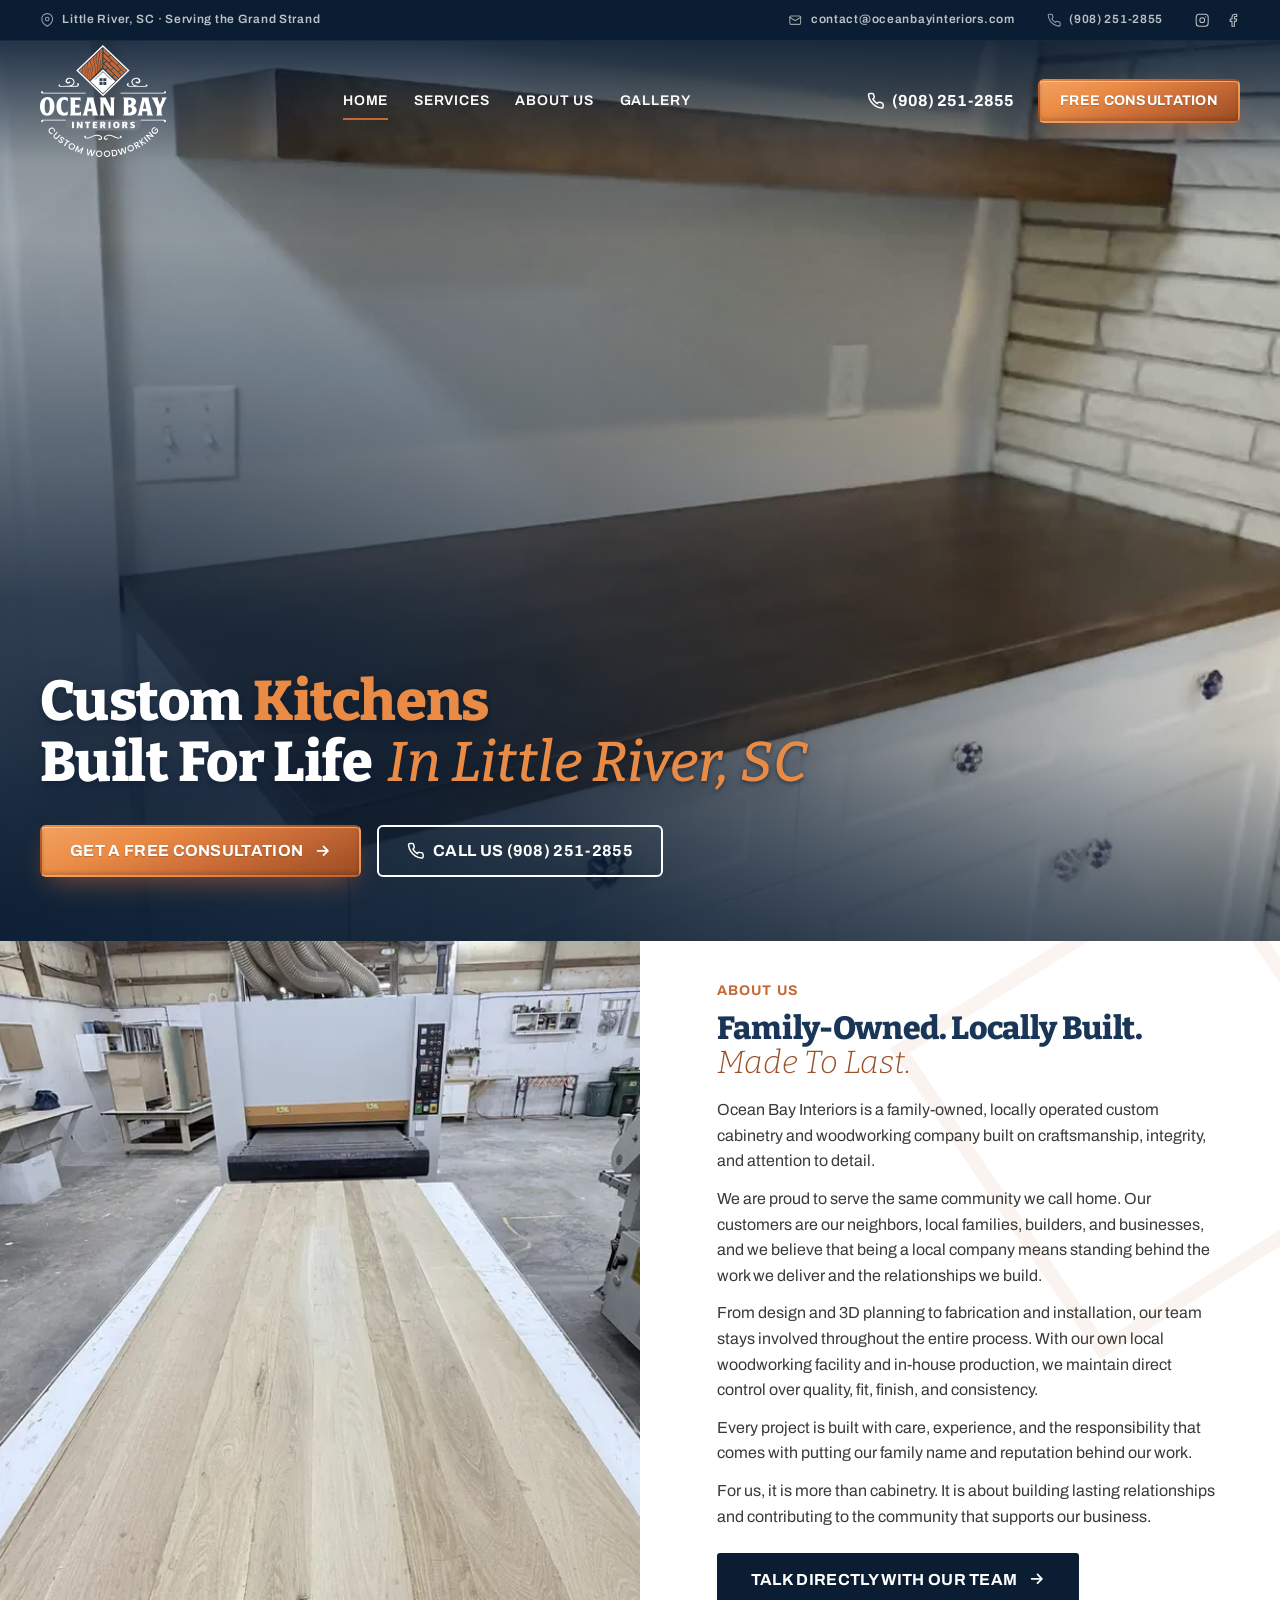
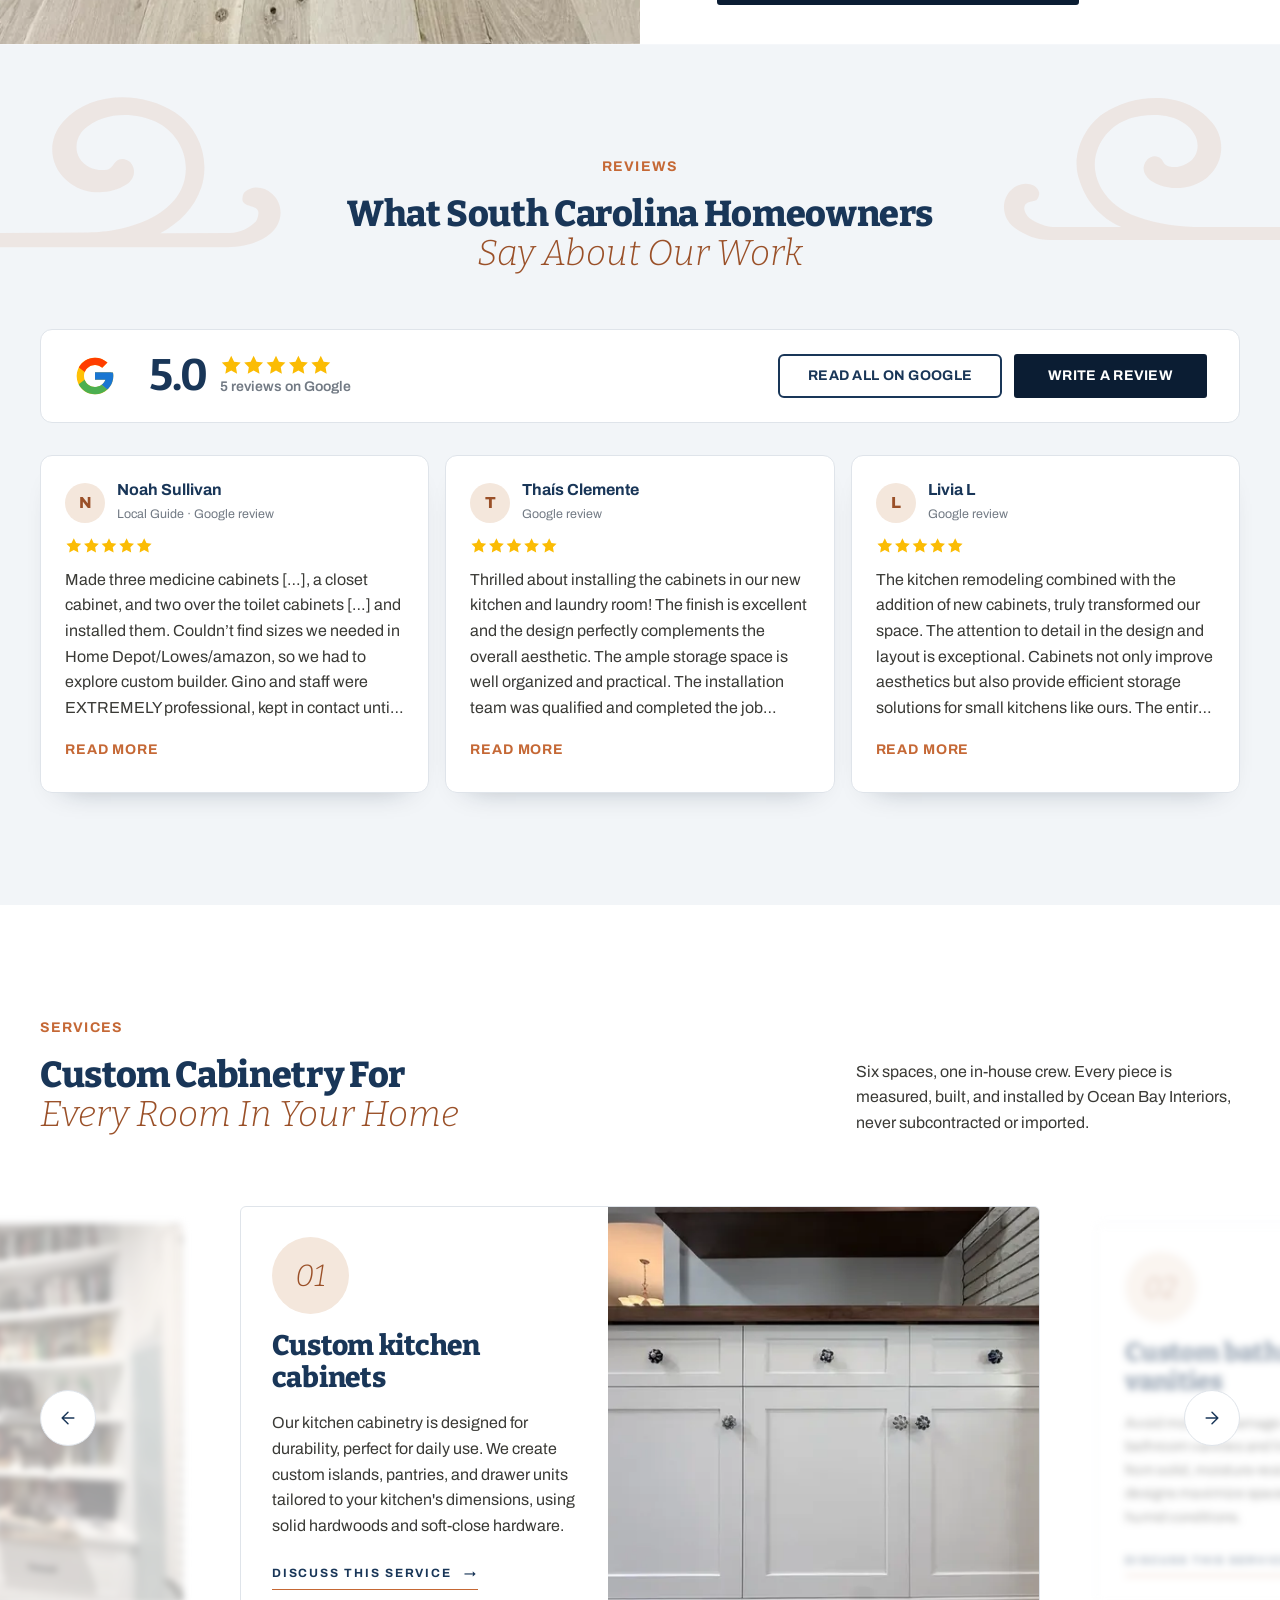
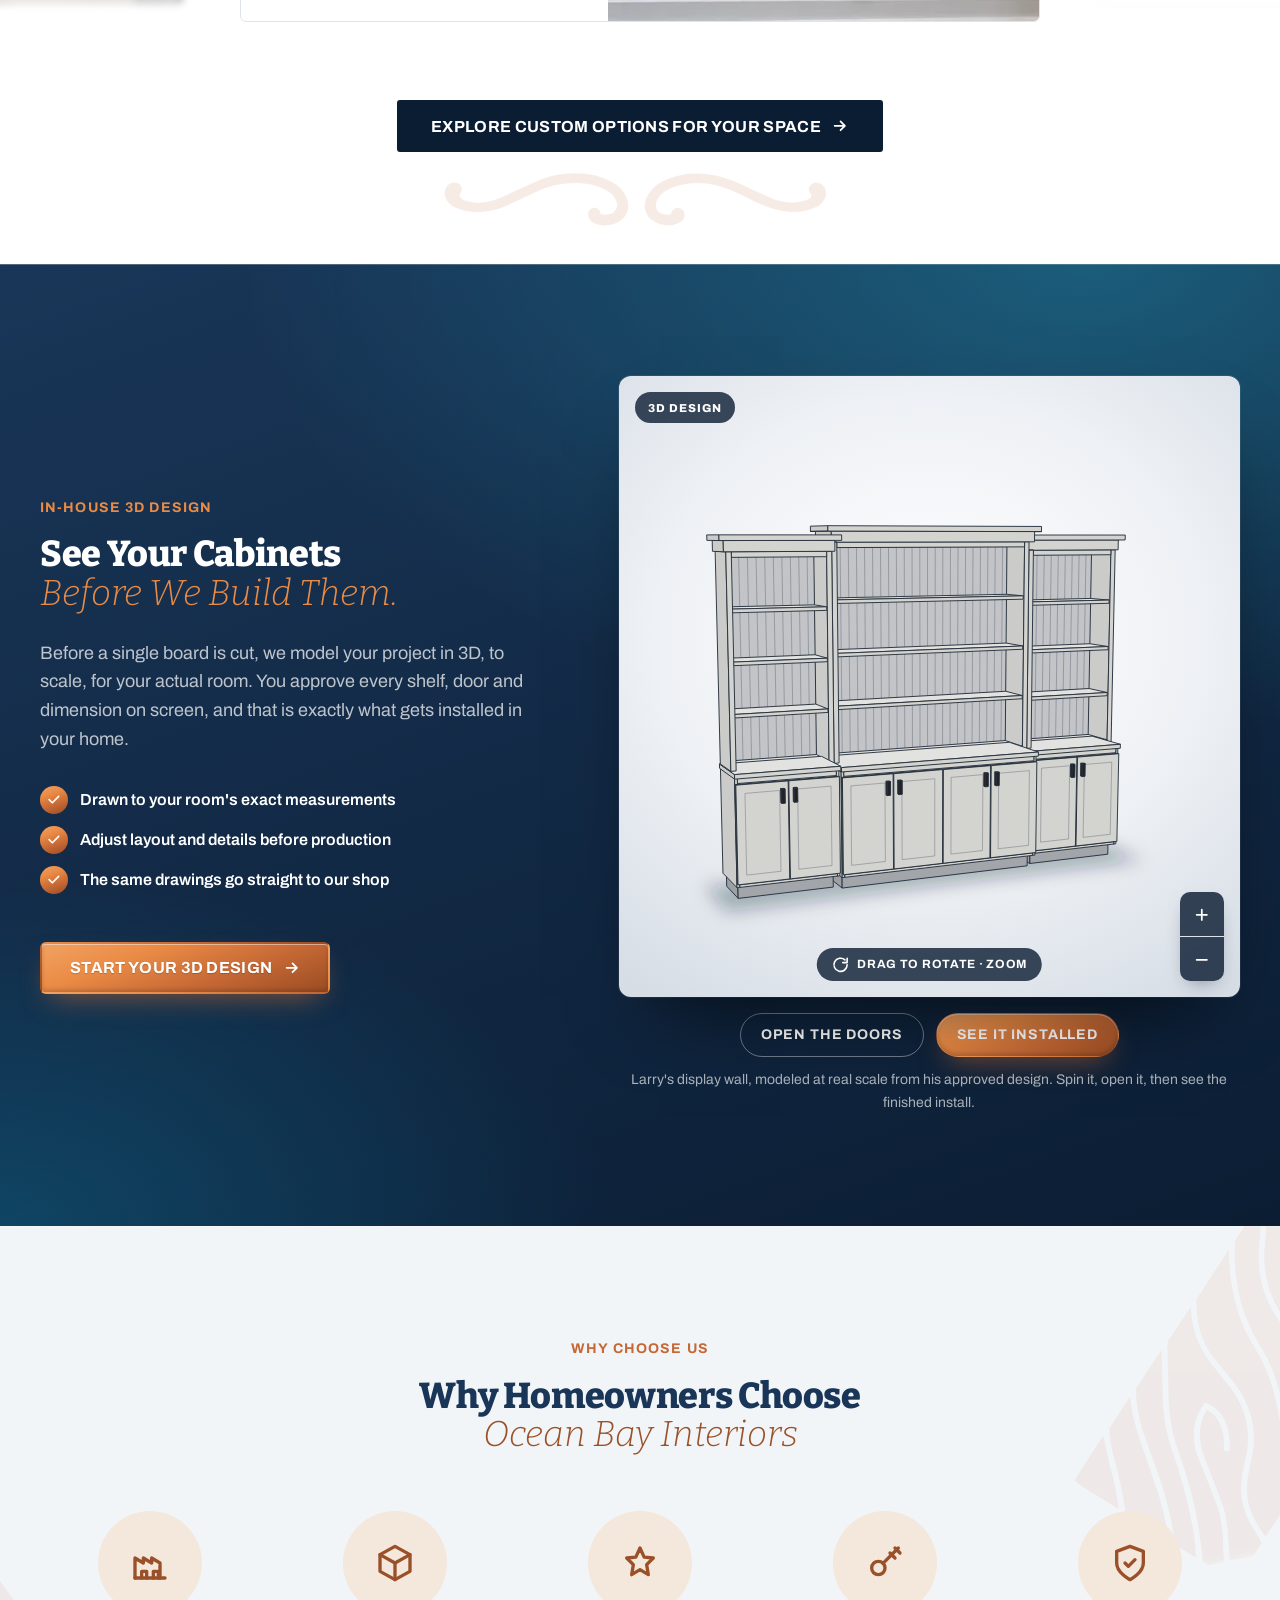
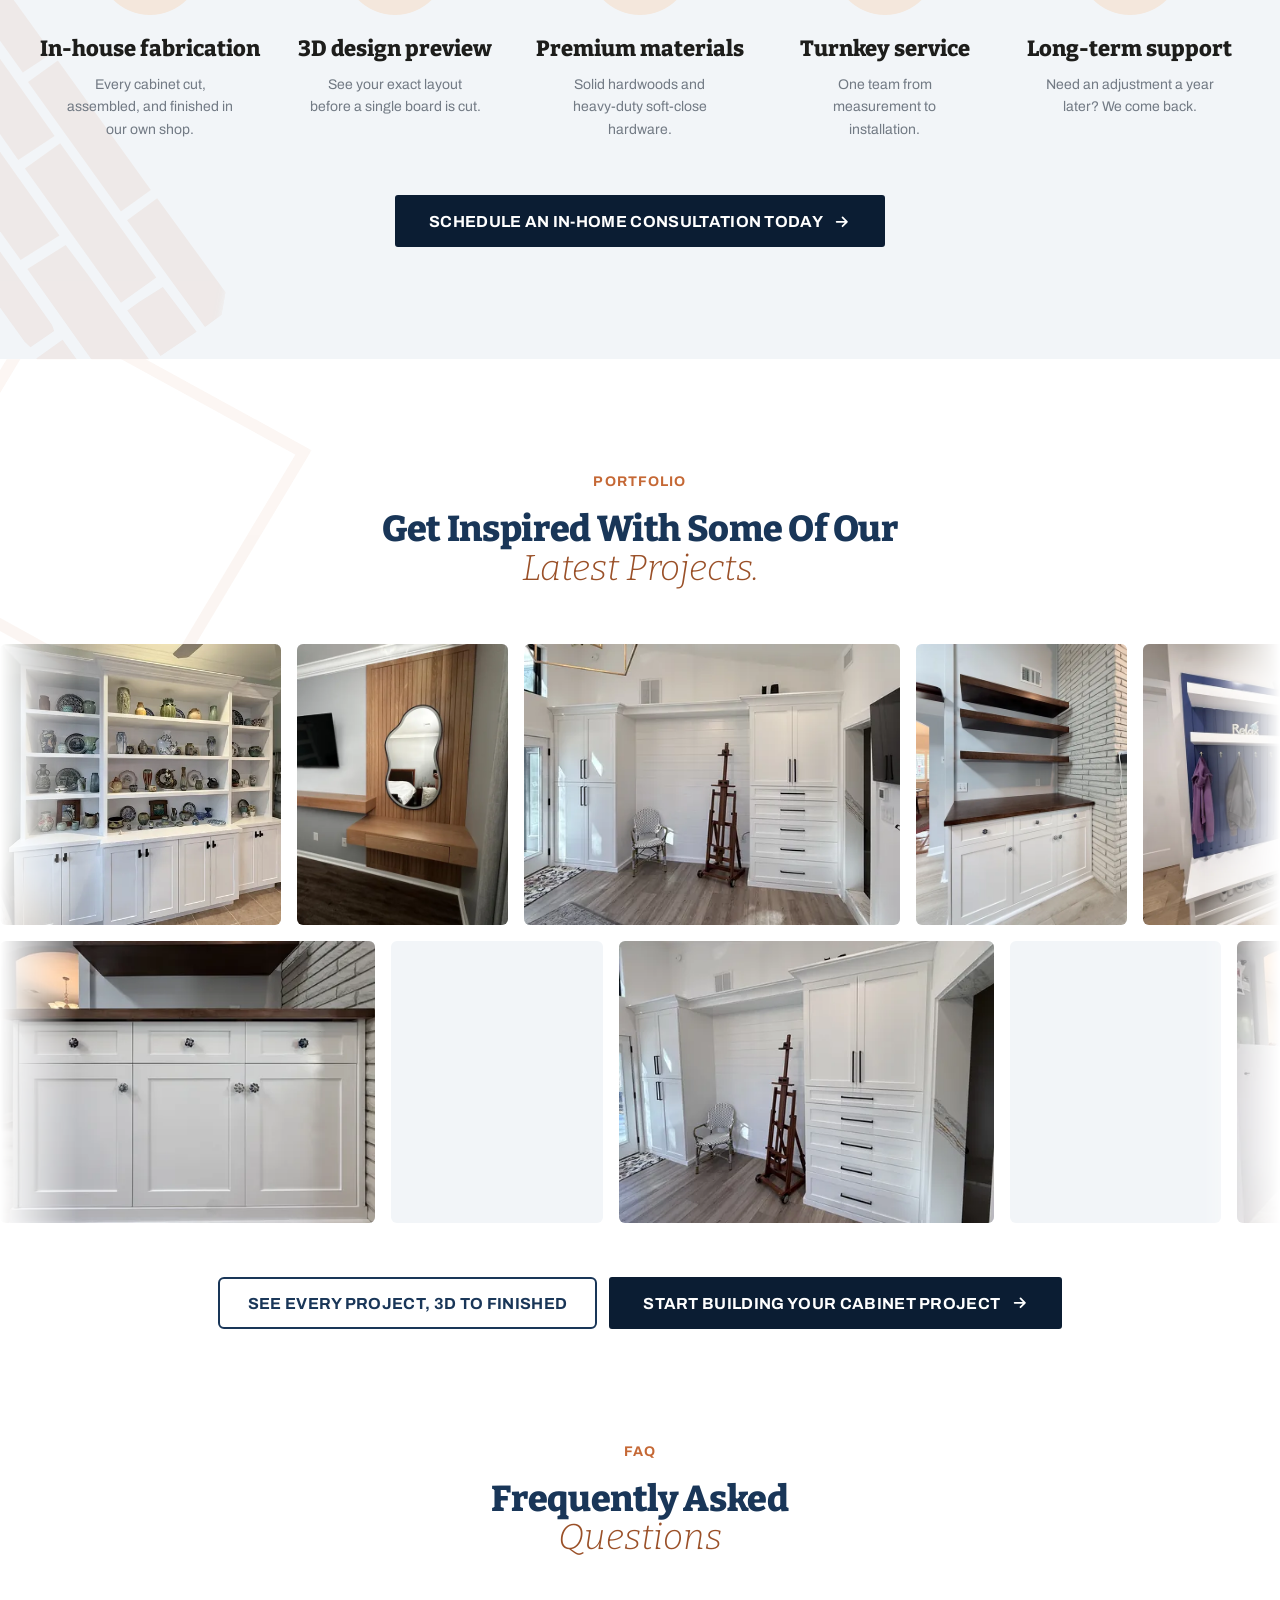
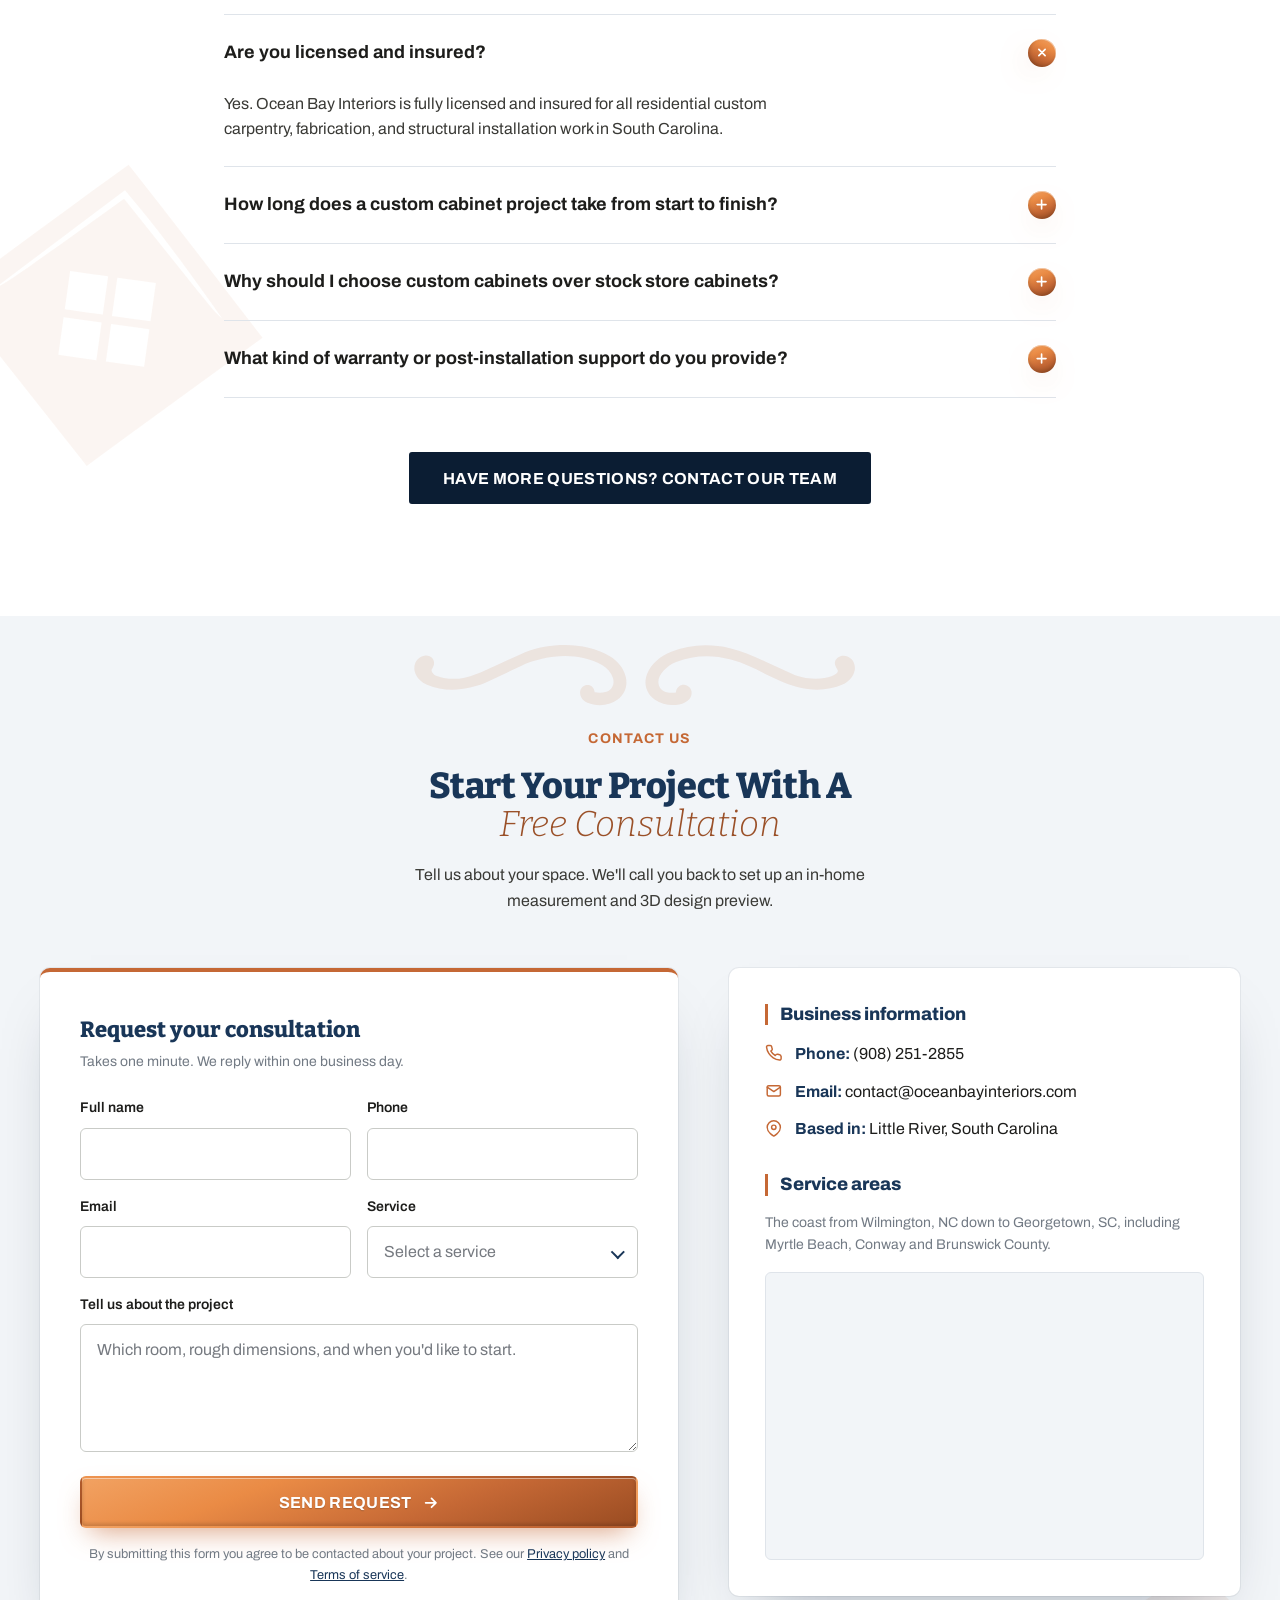
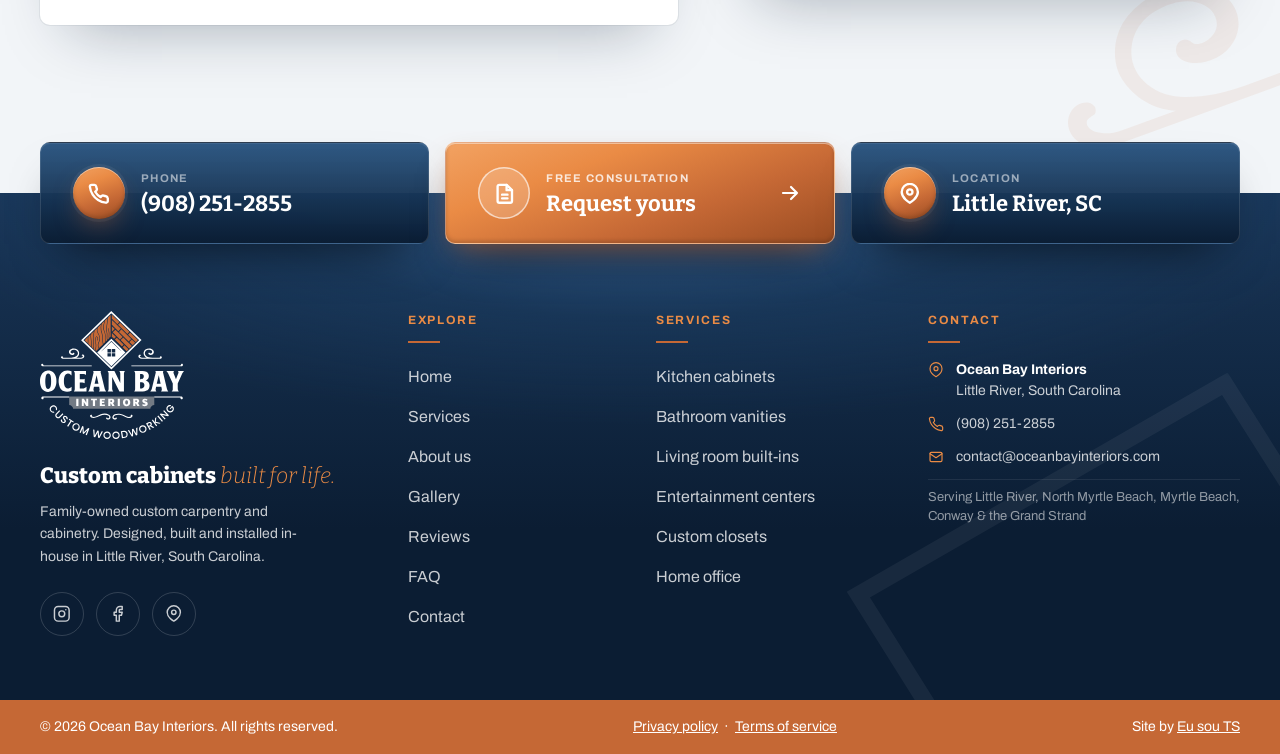
==== commit c6c93323: "Ajustes Asana 05/10: galeria reordenada, fotos de processo, novo About Us - Galeria: nova ordem das " ====
--- a/index.html
+++ b/index.html
@@ -33,7 +33,7 @@
 
   <link rel="preload" as="image" href="/assets/video/hero-poster-720.jpg?v=20260928" media="(max-width: 47.99em)" fetchpriority="high">
   <link rel="preload" as="image" href="/assets/video/hero-poster-1280.jpg?v=20260928" media="(min-width: 48em)" fetchpriority="high">
-  <link rel="stylesheet" href="/css/style.css?v=20261001">
+  <link rel="stylesheet" href="/css/style.css?v=20261005">
 
   <!-- Google Tag Manager -->
   <script>(function(w,d,s,l,i){w[l]=w[l]||[];w[l].push({'gtm.start':
@@ -216,37 +216,6 @@
           </div>
         </div>
       </div>
-      <div class="hero__strip">
-        <!-- Marquee: the group is repeated 3x; CSS slides the track by one group width for a seamless loop. -->
-        <div class="hero__strip-list">
-          <div class="marquee__track">
-            <ul class="marquee__group" role="list">
-              <li>Family-owned company</li>
-              <li>20 years of experience</li>
-              <li>100% in-house fabrication</li>
-              <li>Licensed &amp; insured</li>
-              <li>Free 3D design preview</li>
-              <li>Serving the Grand Strand</li>
-            </ul>
-            <ul class="marquee__group" role="list" aria-hidden="true">
-              <li>Family-owned company</li>
-              <li>20 years of experience</li>
-              <li>100% in-house fabrication</li>
-              <li>Licensed &amp; insured</li>
-              <li>Free 3D design preview</li>
-              <li>Serving the Grand Strand</li>
-            </ul>
-            <ul class="marquee__group" role="list" aria-hidden="true">
-              <li>Family-owned company</li>
-              <li>20 years of experience</li>
-              <li>100% in-house fabrication</li>
-              <li>Licensed &amp; insured</li>
-              <li>Free 3D design preview</li>
-              <li>Serving the Grand Strand</li>
-            </ul>
-          </div>
-        </div>
-      </div>
     </section>
 
     <!-- ============================== ABOUT ============================== -->
@@ -259,14 +228,12 @@
         </figure>
         <div class="about__text">
           <span class="kicker">About us</span>
-          <h2 class="h2">Built on 20 years of construction <em>&amp; custom woodworking</em></h2>
-          <p class="about__p">Ocean Bay Interiors was founded to fix a major problem in the cabinetry industry: low-quality, mass-produced imports taking over the market.</p>
-          <p class="about__p">Today we're a family-owned shop with two decades of hands-on experience. We choose solid wood and heavy-duty hardware for durability, not margins, and you work directly with the craftsmen who design, build, and install your cabinets.</p>
-          <ul class="stamps" role="list" aria-label="Highlights" data-stagger>
-            <li class="stamp"><strong>20</strong><span>years of<br>experience</span></li>
-            <li class="stamp"><strong>100%</strong><span>built<br>in-house</span></li>
-            <li class="stamp"><strong>3D</strong><span>design<br>preview</span></li>
-          </ul>
+          <h2 class="h2">Family-owned. Locally built. <em>Made to last.</em></h2>
+          <p class="about__p">Ocean Bay Interiors is a family-owned, locally operated custom cabinetry and woodworking company built on craftsmanship, integrity, and attention to detail.</p>
+          <p class="about__p">We are proud to serve the same community we call home. Our customers are our neighbors, local families, builders, and businesses, and we believe that being a local company means standing behind the work we deliver and the relationships we build.</p>
+          <p class="about__p">From design and 3D planning to fabrication and installation, our team stays involved throughout the entire process. With our own local woodworking facility and in-house production, we maintain direct control over quality, fit, finish, and consistency.</p>
+          <p class="about__p">Every project is built with care, experience, and the responsibility that comes with putting our family name and reputation behind our work.</p>
+          <p class="about__p">For us, it is more than cabinetry. It is about building lasting relationships and contributing to the community that supports our business.</p>
           <div class="section__cta">
             <a class="btn btn-dark" href="#contact">Talk directly with our team<svg class="arrow" aria-hidden="true" viewBox="0 0 24 24" fill="none" stroke="currentColor" stroke-width="2.4" stroke-linecap="round" stroke-linejoin="round"><path d="M5 12h14M13 6l6 6-6 6"/></svg></a>
           </div>
@@ -321,14 +288,6 @@
                 <figcaption class="greview__head"><span class="greview__avatar" aria-hidden="true">L</span><span><strong>Livia L</strong><small>Google review</small></span></figcaption>
                 <span class="stars stars--sm" role="img" aria-label="5 out of 5 stars"><svg viewBox="0 0 120 24" aria-hidden="true"><use href="#st"/><use href="#st" x="24"/><use href="#st" x="48"/><use href="#st" x="72"/><use href="#st" x="96"/></svg></span>
                 <blockquote class="greview__text"><p>The kitchen remodeling combined with the addition of new cabinets, truly transformed our space. The attention to detail in the design and layout is exceptional. Cabinets not only improve aesthetics but also provide efficient storage solutions for small kitchens like ours. The entire process was well managed and the result was incredible, as were the new flooring and finishes. Very pleased with the result that the AF1 and Ocean Bay interiors team offered us!</p></blockquote>
-                <button type="button" class="greview__more" aria-expanded="false">Read more</button>
-              </figure>
-            </li>
-            <li>
-              <figure class="greview">
-                <figcaption class="greview__head"><span class="greview__avatar" aria-hidden="true">H</span><span><strong>Hugo Miguel Do Carmo</strong><small>Google review</small></span></figcaption>
-                <span class="stars stars--sm" role="img" aria-label="5 out of 5 stars"><svg viewBox="0 0 120 24" aria-hidden="true"><use href="#st"/><use href="#st" x="24"/><use href="#st" x="48"/><use href="#st" x="72"/><use href="#st" x="96"/></svg></span>
-                <blockquote class="greview__text"><p>These new kitchen cabinets are a game changer! The quality is exceptional and the design perfectly complements our space. Ample storage and clever organization made our daily routine a breeze. Installation went smoothly and the durability is impressive. We are very pleased with this change, an investment that is certainly worth it.</p></blockquote>
                 <button type="button" class="greview__more" aria-expanded="false">Read more</button>
               </figure>
             </li>
--- a/css/style.css
+++ b/css/style.css
@@ -327,9 +327,8 @@
     radial-gradient(ellipse 110% 95% at 0% 100%, rgba(11, 29, 51, 0.96) 0%, rgba(11, 29, 51, 0.82) 40%, rgba(11, 29, 51, 0.4) 70%, rgba(11, 29, 51, 0) 100%),
     linear-gradient(to top, rgba(11, 29, 51, 0.6) 0%, rgba(11, 29, 51, 0) 22%);
 }
-/* Bottom padding = half the benefits pill (it overlaps the hero edge) + a small gap */
 .hero__content {
-  padding-block: clamp(3rem, 6vw, 6rem) 6rem; /* ≈ 60px visible gap above the marquee (half of it hangs into the hero) */
+  padding-block: clamp(3rem, 6vw, 6rem) clamp(2.5rem, 5vw, 4.5rem);
   max-width: 72rem; /* wide enough for "built for life in Little River, SC" on one line */
 }
 /* Capped at 3.5rem so "built for life in Little River, SC" fits the container on one line */
@@ -355,42 +354,6 @@
   .hero__content > :nth-child(2) { animation-delay: 0.25s; }
   @keyframes hero-rise { to { opacity: 1; transform: none; } }
 }
-/* Trust card: floats across the fold, half over the video, half over the next section */
-/* Out of the grid flow so the copy can sit right above it; half of the pill hangs below the hero. */
-.hero__strip { position: absolute; left: 0; right: 0; bottom: 0; z-index: 2; color: var(--navy); transform: translateY(50%); }
-/* Pill: white, fully rounded, copper dot + one line per benefit (no icons, no dividers) */
-/* Full-bleed white band, edge to edge; items run continuously across the viewport */
-.hero__strip-list {
-  --strip-h: 3.5rem; /* fixed height so the section below can clear exactly half of it */
-  height: var(--strip-h); display: flex; align-items: center;
-  overflow: hidden; background: var(--paper);
-  border-bottom: 1px solid var(--line);
-}
-/* Marquee: 3 identical groups; slide by one group (a third) and loop */
-.marquee__track { display: flex; width: max-content; animation: marquee 32s linear infinite; }
-.hero__strip-list:hover .marquee__track { animation-play-state: paused; }
-/* Spacing lives on each item (half per side) so item-to-item and group-to-group gaps are identical */
-.marquee__group { display: flex; flex: none; }
-.marquee__group li {
-  display: flex; align-items: center; gap: var(--s-3); white-space: nowrap;
-  padding-inline: clamp(1.25rem, 2.5vw, 2.5rem);
-  font-size: var(--fs-1); font-weight: 600; line-height: 1.25;
-}
-.marquee__group li::before {
-  content: ""; flex: none; width: 0.9rem; height: 0.9rem; border-radius: 50%;
-  background: var(--copper-gloss); box-shadow: 0 2px 6px -1px rgba(197, 104, 53, 0.6);
-}
-@keyframes marquee { to { transform: translateX(calc(-100% / 3)); } }
-@media (prefers-reduced-motion: reduce) { .marquee__track { animation: none; } }
-/* Next section makes room for the overlapping half of the card */
-.hero + .section { padding-top: calc(var(--section) + 3rem); }
-@media (min-width: 64em) {
-  .hero__strip-list { --strip-h: 4.5rem; }
-  .marquee__group li { font-size: var(--fs-2); }
-  .marquee__group li::before { width: 1.25rem; height: 1.25rem; }
-  .hero + .section { padding-top: calc(var(--section) + 2.5rem); }
-}
-
 /* --------------------------------------------------------------------------
    Sections
    -------------------------------------------------------------------------- */
@@ -440,9 +403,6 @@
 /* About: split editorial. Photo bleeds to the left edge at full height; copy sits in the right column,
    aligned to the page container. Section padding is on the text column, not the section. */
 .about-section { padding-block: 0; }
-/* Clear exactly the half of the marquee that hangs into this section (strip height / 2, + its 1px border) */
-.hero + .about-section { padding-top: calc(1.75rem + 1px); }
-@media (min-width: 64em) { .hero + .about-section { padding-top: calc(2.25rem + 1px); } }
 .about { display: grid; }
 .about__media { margin: 0; }
 .about__media img { width: 100%; height: 100%; aspect-ratio: 4 / 3; object-fit: cover; object-position: 50% 58%; }
@@ -451,20 +411,6 @@
 .about__text .h2 { font-size: clamp(1.5rem, 1.1rem + 1.3vw, 2rem); }
 .about__p { color: var(--ink-3); line-height: 1.6; max-width: 56ch; margin-top: var(--s-4); }
 .about__p + .about__p { margin-top: var(--s-3); }
-/* Stamps: round seal badges (double ring, dashed inner) with the number and a tiny label inside */
-.stamps { display: flex; flex-wrap: wrap; gap: var(--s-4) var(--s-5); margin-top: var(--s-5); }
-.stamp {
-  --stamp: 7rem;
-  position: relative; width: var(--stamp); height: var(--stamp); border-radius: 50%;
-  display: flex; flex-direction: column; align-items: center; justify-content: center; text-align: center;
-  background: var(--wood-soft); color: var(--wood); border: 2px solid var(--wood);
-  transform: rotate(-6deg);
-}
-.stamp::before { content: ""; position: absolute; inset: 5px; border-radius: 50%; border: 1px dashed var(--wood); opacity: 0.7; }
-.stamp:nth-child(2) { transform: rotate(4deg); }
-.stamp:nth-child(3) { transform: rotate(-3deg); }
-.stamp strong { font-family: var(--font-display); font-size: 1.75rem; font-weight: 800; line-height: 1; letter-spacing: -0.02em; }
-.stamp span { margin-top: 0.2rem; font-size: 0.6rem; font-weight: 700; line-height: 1.15; letter-spacing: 0.1em; text-transform: uppercase; }
 .about__text .section__cta { margin-top: var(--s-5); }
 @media (min-width: 60em) {
   /* 4 tracks: [edge gutter][left half of container][right half of container][edge gutter].
@@ -923,11 +869,7 @@
   .reveal [data-stagger] > * { opacity: 0; transform: translateY(26px); transition: opacity 0.7s var(--reveal-ease), transform 0.7s var(--reveal-ease); transition-delay: calc(0.15s + var(--i, 0) * 0.09s); }
   .reveal.is-in [data-stagger] > * { opacity: 1; transform: none; }
 
-  /* Pops: stamps and why-icons scale in with a little overshoot */
-  .reveal .stamp { transform: scale(0.6) rotate(-14deg); transition-timing-function: var(--pop-ease), var(--pop-ease); }
-  .reveal.is-in .stamp:nth-child(1) { transform: rotate(-6deg); }
-  .reveal.is-in .stamp:nth-child(2) { transform: rotate(4deg); }
-  .reveal.is-in .stamp:nth-child(3) { transform: rotate(-3deg); }
+  /* Pops: why-icons scale in with a little overshoot */
   .reveal .why-item__icon { transform: scale(0.5); transition: transform 0.8s var(--pop-ease), background-color 0.3s var(--ease); }
   .reveal.is-in .why-item__icon { transform: none; }
   .reveal.is-in .why-item:hover .why-item__icon { transform: translateY(-4px); }
@@ -941,7 +883,9 @@
   .reveal .about__text > :nth-child(3) { transition-delay: 0.35s; }
   .reveal .about__text > :nth-child(4) { transition-delay: 0.45s; }
   .reveal .about__text > :nth-child(5) { transition-delay: 0.55s; }
-  .reveal .about__text > :nth-child(6) { transition-delay: 0.7s; }
+  .reveal .about__text > :nth-child(6) { transition-delay: 0.65s; }
+  .reveal .about__text > :nth-child(7) { transition-delay: 0.75s; }
+  .reveal .about__text > :nth-child(8) { transition-delay: 0.9s; }
   .reveal.is-in .about__text > * { opacity: 1; transform: none; }
 
   .reveal .services__wrap, .reveal .wall, .reveal .greviews, .reveal .faq__list, .reveal .section__cta {
@@ -1128,9 +1072,9 @@
 body.pv-open { overflow: hidden; }
 
 /* Home: link from the photo wall to the full gallery */
-.section__cta--center:has(.btn + .btn) { display: flex; flex-wrap: wrap; justify-content: center; gap: var(--s-3); }
-.page-gallery .site-header.is-solid { background: #fff; } /* translucent white turns grey over the dark banner */
-@media (max-width: 39.99em) { .gallery-banner .kicker { display: block; text-align: center; } .gallery-banner .kicker::before, .gallery-banner .kicker::after { display: none; } }
+.section__cta--center:has(.btn + .btn) { display: flex; flex-wrap: wrap; justify-content: center; gap: var(--s-3); }
+.page-gallery .site-header.is-solid { background: #fff; } /* translucent white turns grey over the dark banner */
+@media (max-width: 39.99em) { .gallery-banner .kicker { display: block; text-align: center; } .gallery-banner .kicker::before, .gallery-banner .kicker::after { display: none; } }
 
 /* --------------------------------------------------------------------------
    3D design: text + interactive SVG compare (3D render vs installed photo)
@@ -1192,7 +1136,7 @@
 .model3d__zoom svg { width: 1.1rem; height: 1.1rem; }
 .model3d__zoom-reset { display: none !important; }
 .model3d.is-zoomed .model3d__zoom-reset { display: grid !important; }
-.model3d.is-photo .model3d__zoom { opacity: 0; pointer-events: none; }
+.model3d.is-photo .model3d__zoom { opacity: 0; pointer-events: none; }
 
 /* Google reviews (static copy of the Business Profile) */
 .greviews__summary {
@@ -1218,7 +1162,7 @@
 .greview__text p { display: -webkit-box; -webkit-line-clamp: 6; -webkit-box-orient: vertical; overflow: hidden; }
 .greview.is-open .greview__text p { -webkit-line-clamp: unset; display: block; }
 .greview__more { align-self: flex-start; margin-top: auto; padding: 0; border: 0; background: none; cursor: pointer; color: var(--copper); font-weight: 700; font-size: var(--fs-0); text-transform: uppercase; letter-spacing: 0.06em; min-height: 2.25rem; }
-.greview__more[hidden] { display: none; }@media (max-width: 39.99em) { .greviews__actions { width: 100%; } .greviews__actions .btn { flex: 1 1 100%; } }
+.greview__more[hidden] { display: none; }@media (max-width: 39.99em) { .greviews__actions { width: 100%; } .greviews__actions .btn { flex: 1 1 100%; } }
 
 /* Review pass 2026-09-28 */
 /* Why: the 5th item sits alone on the 2-column mobile grid; center it across both columns */
@@ -1227,6 +1171,6 @@
 .site-footer { padding-bottom: 0; }
 /* 3D hint: one short line, never under the zoom buttons */
 .model3d__hint { white-space: nowrap; max-width: none; left: 50%; }
-@media (max-width: 39.99em) { .model3d__hint { left: calc(50% - 1.5rem); font-size: 0.68rem; padding: 0.4rem 0.75rem; } }
-.page-simple .footer__bottom { margin-top: 0; } .page-simple .footer__bottom-in { padding-bottom: var(--s-4); } /* no sticky call bar on these pages */
-a[href^="tel:"] { white-space: nowrap; } /* never split a phone number */
+@media (max-width: 39.99em) { .model3d__hint { left: calc(50% - 1.5rem); font-size: 0.68rem; padding: 0.4rem 0.75rem; } }
+.page-simple .footer__bottom { margin-top: 0; } .page-simple .footer__bottom-in { padding-bottom: var(--s-4); } /* no sticky call bar on these pages */
+a[href^="tel:"] { white-space: nowrap; } /* never split a phone number */
